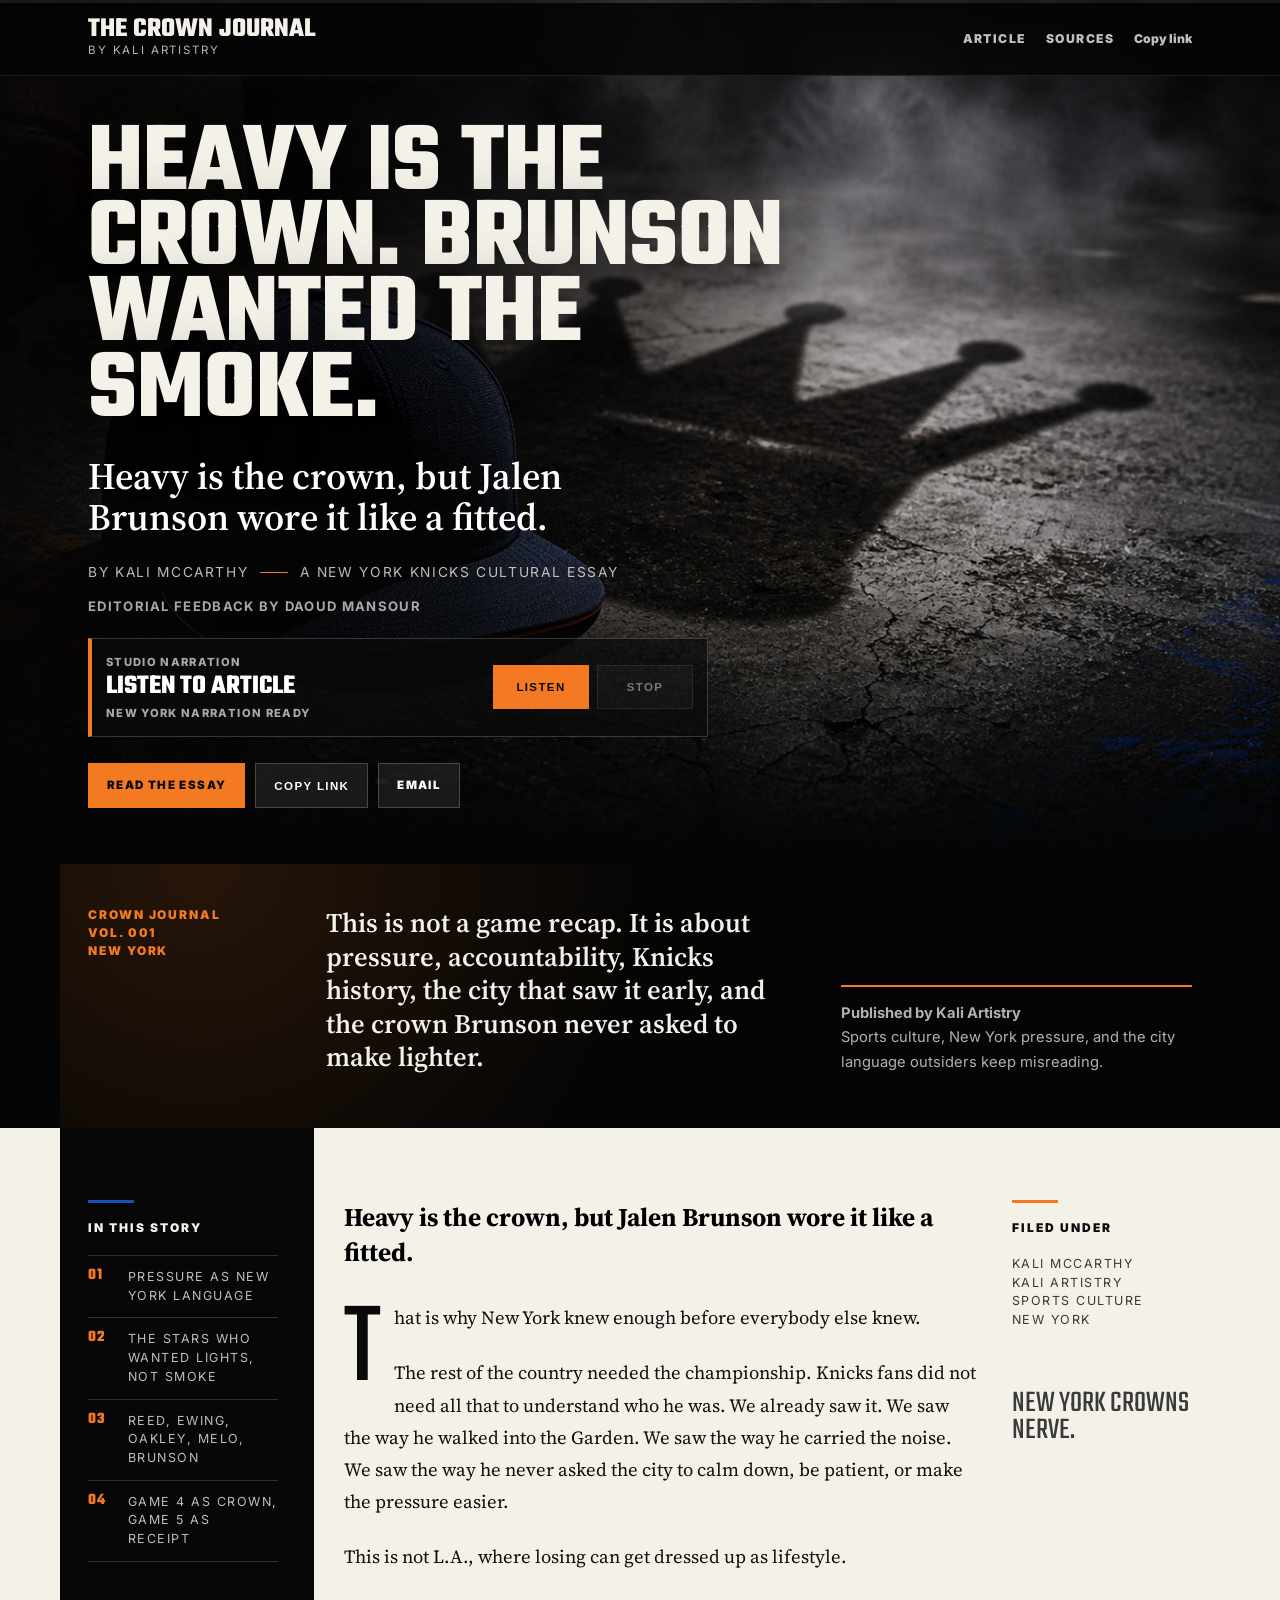
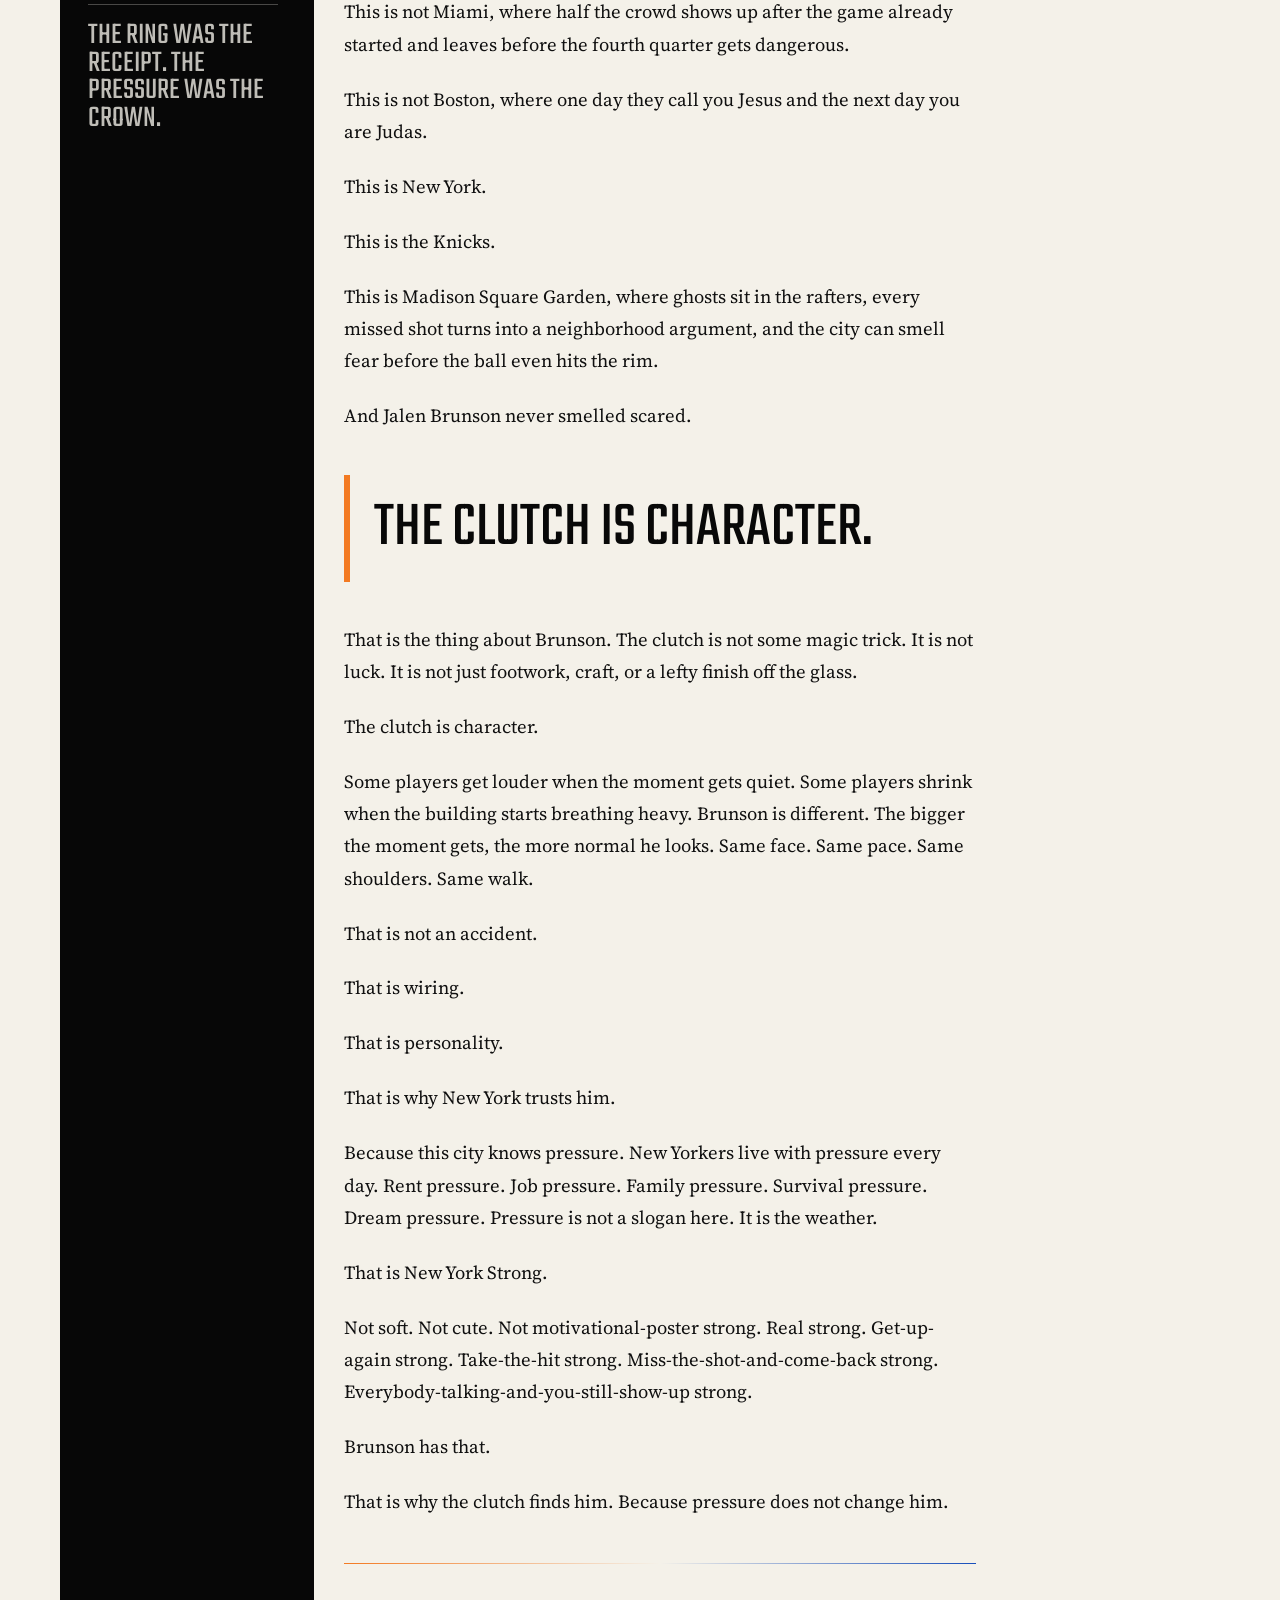
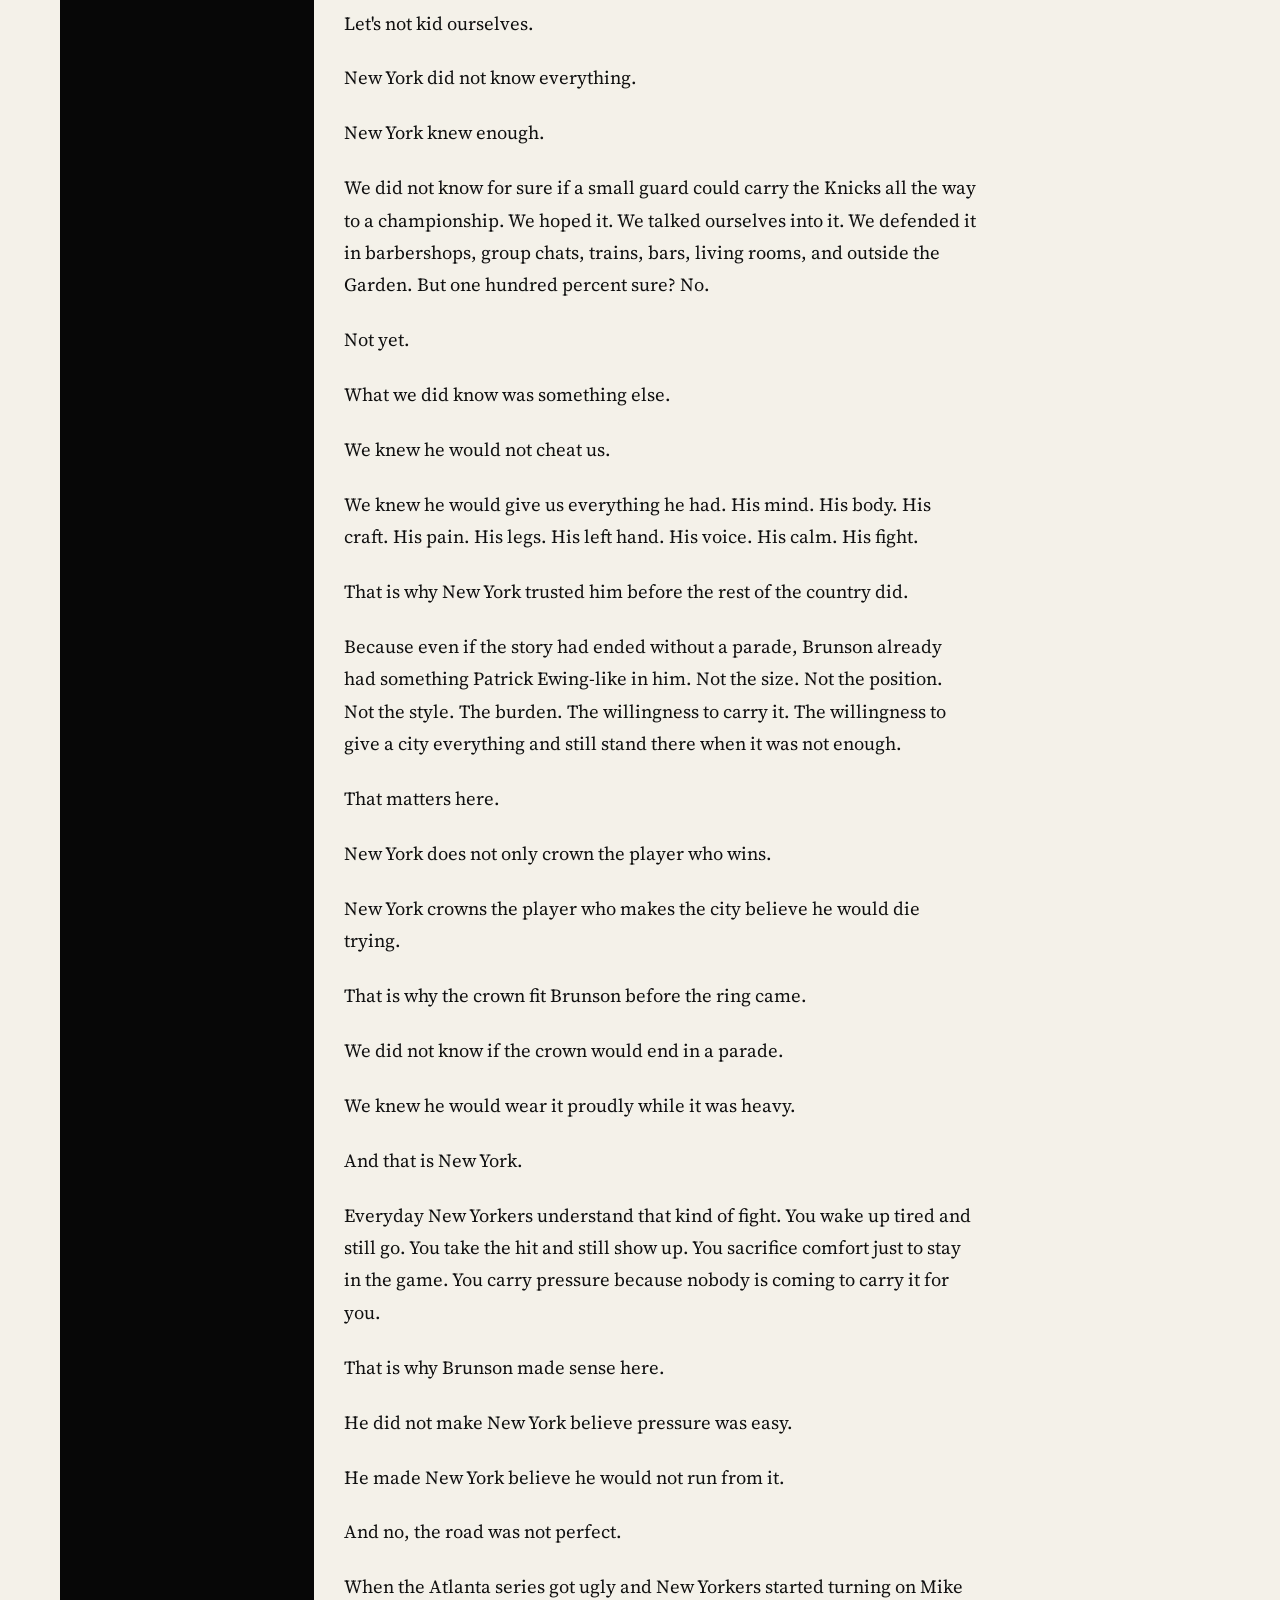
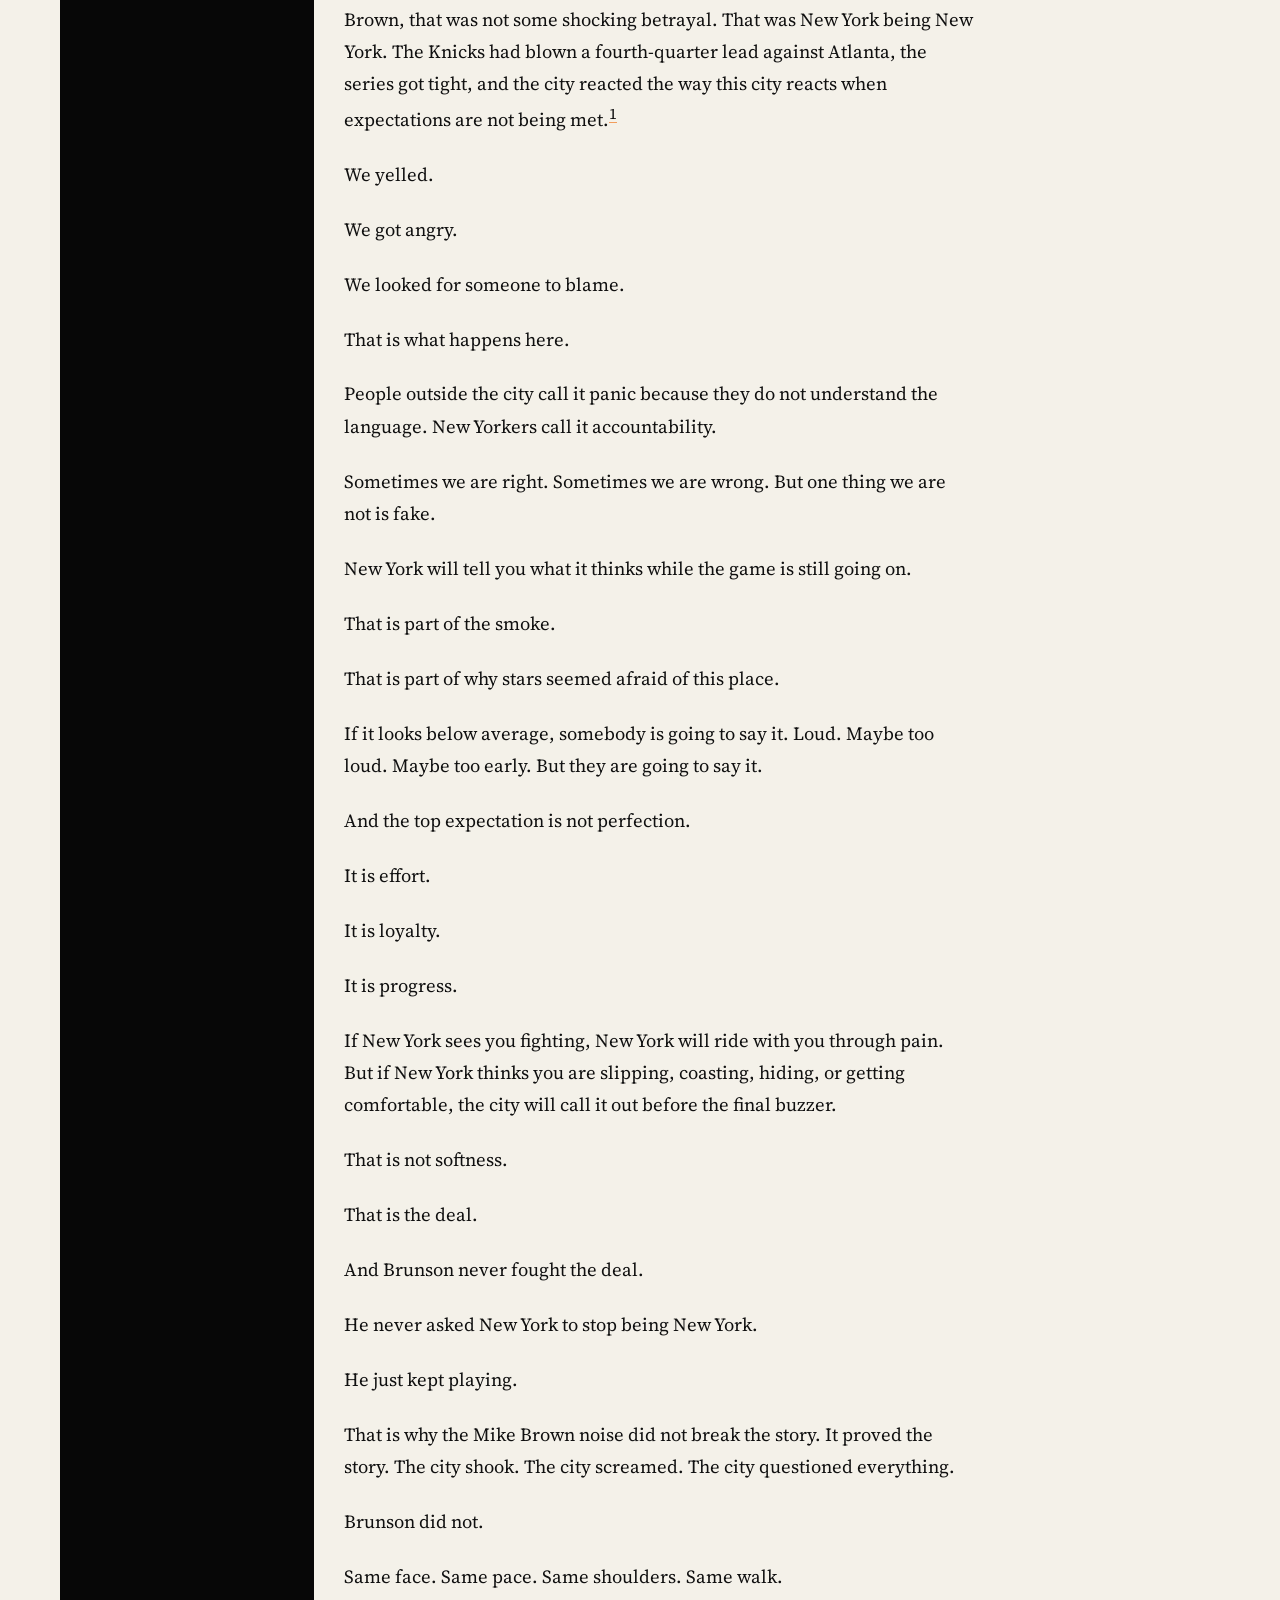
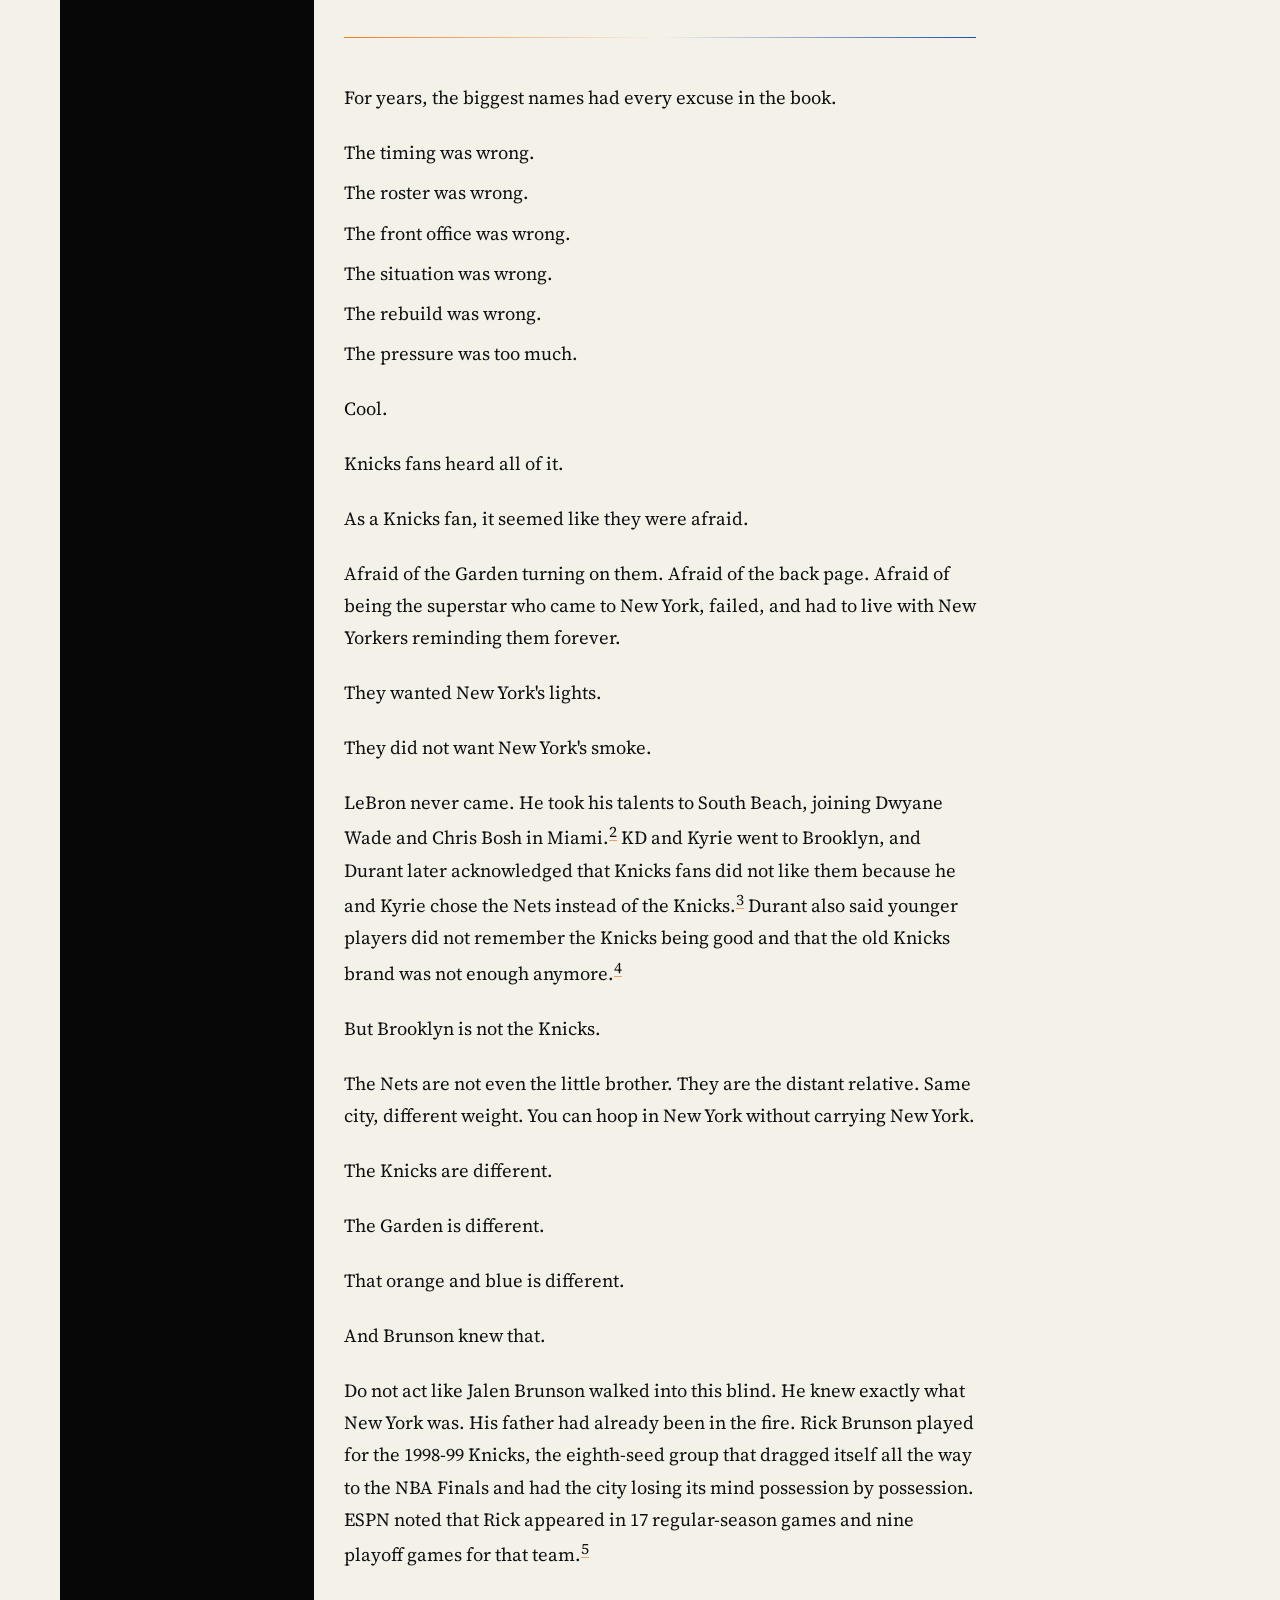
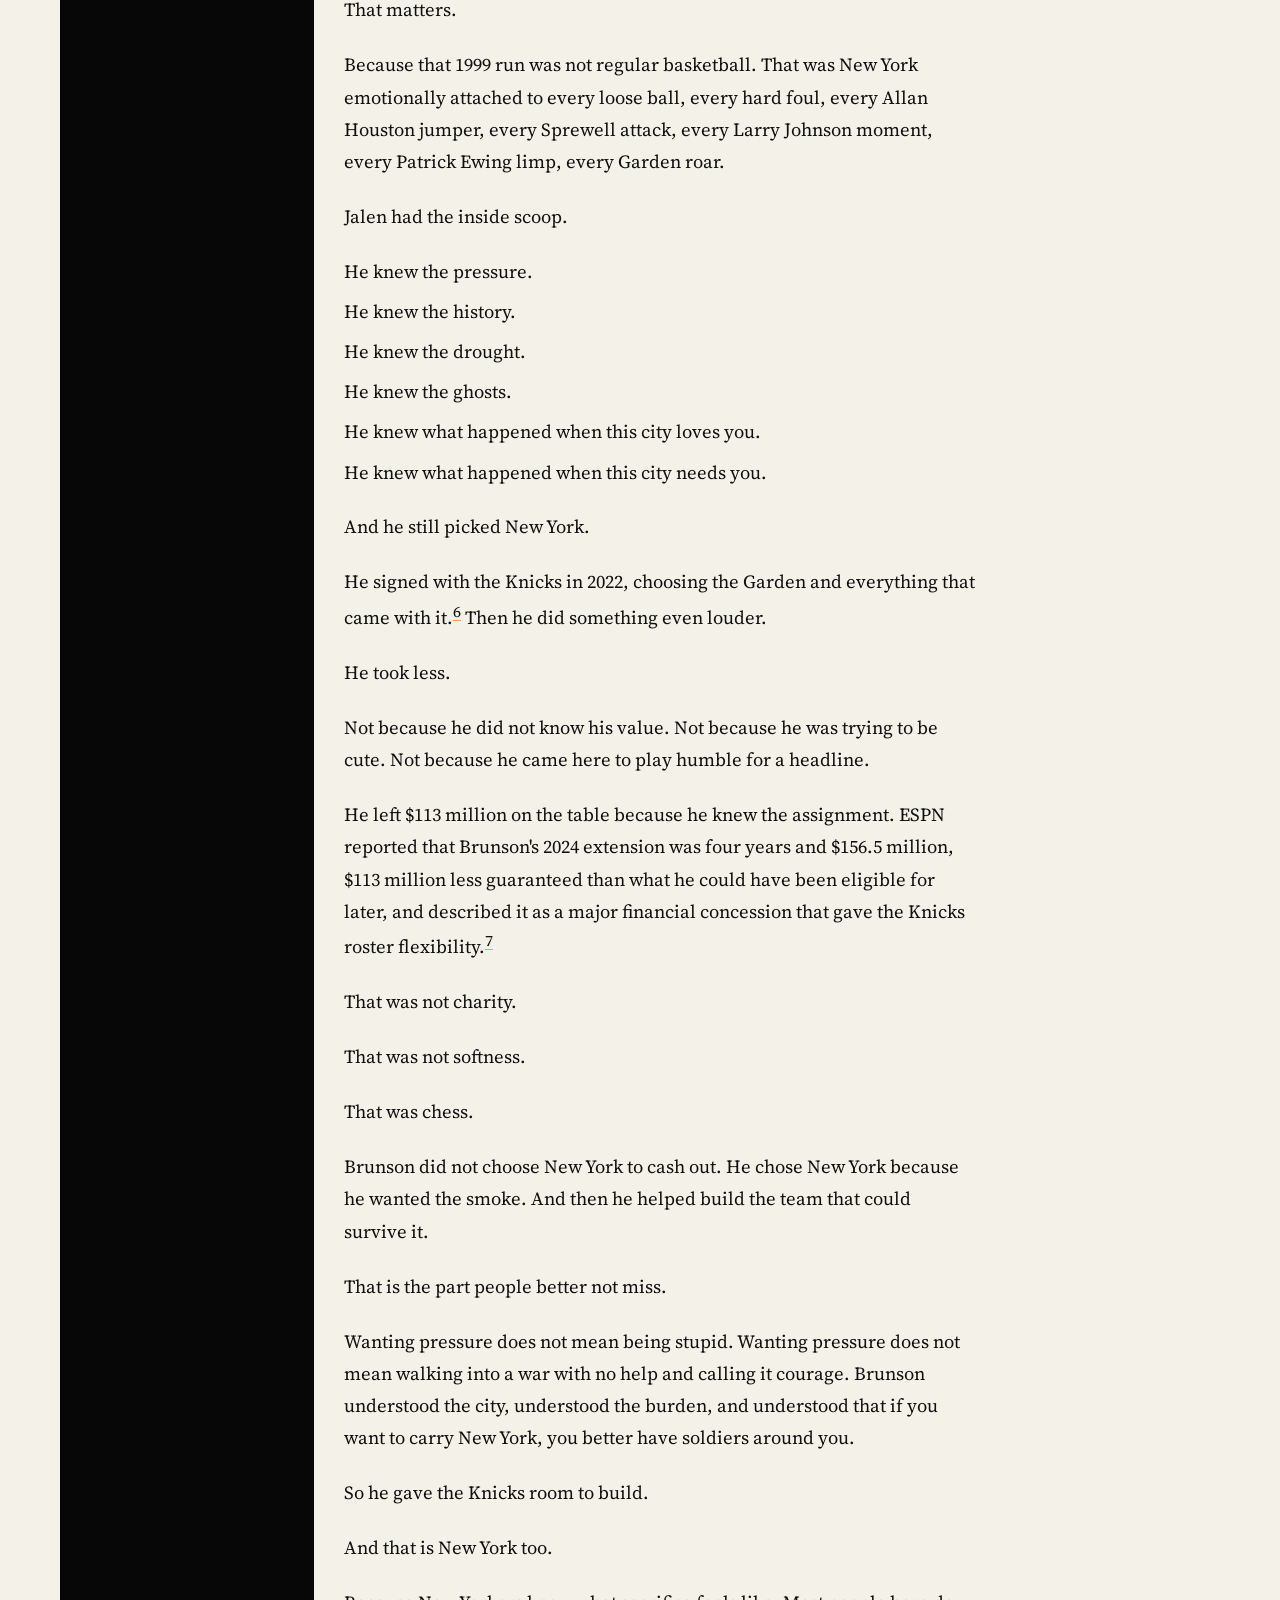
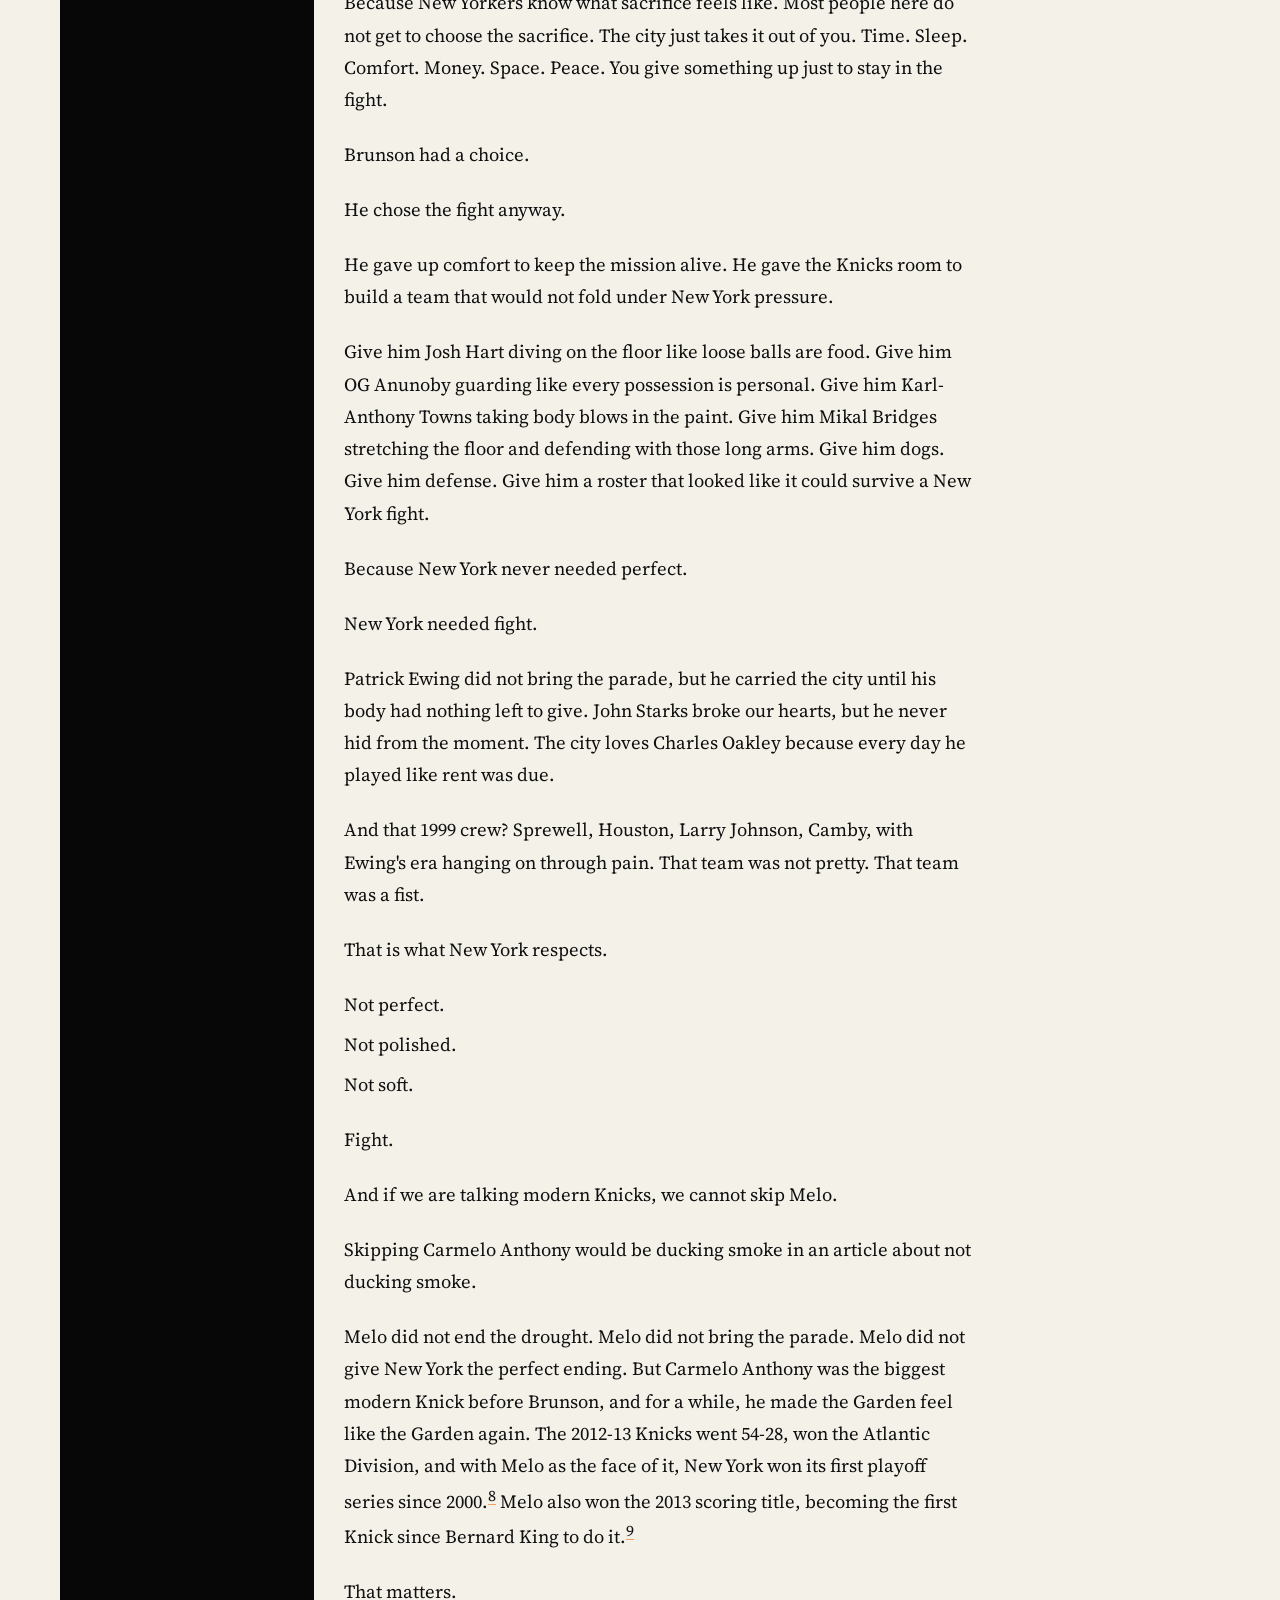
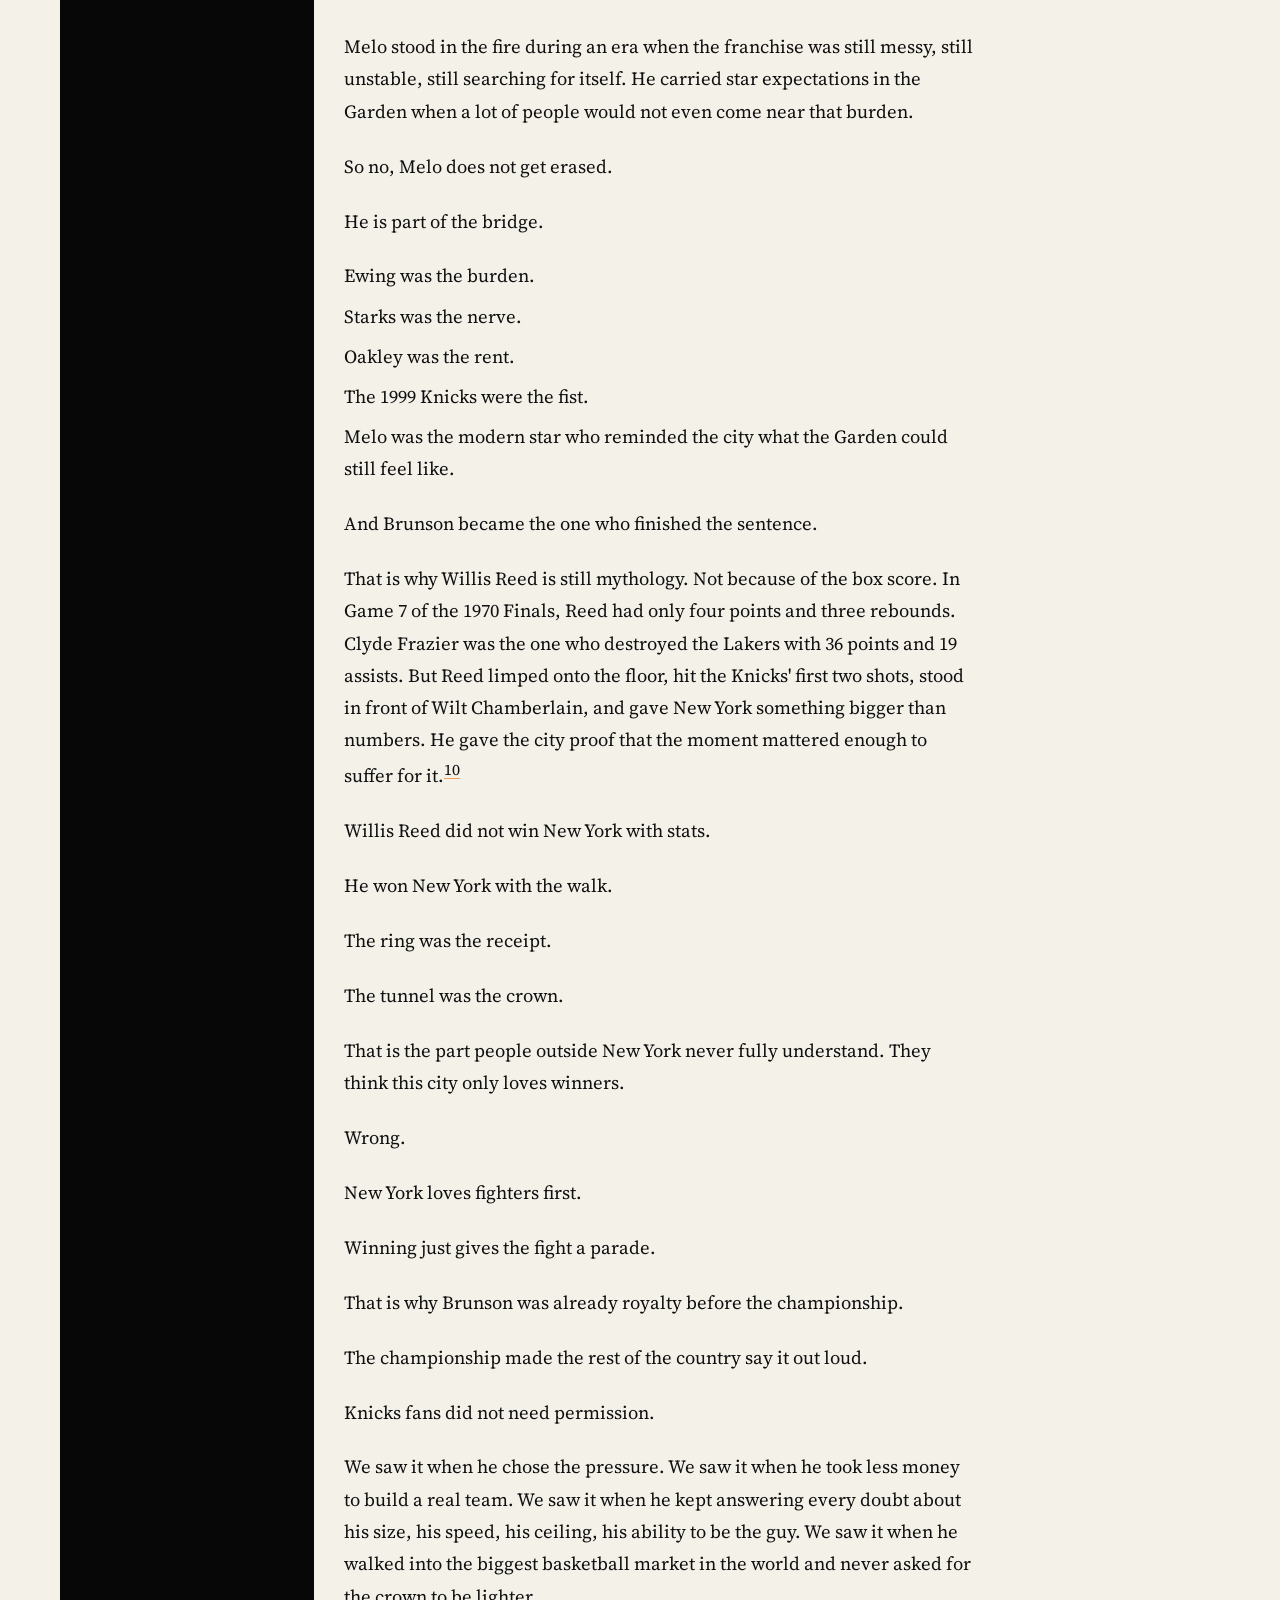
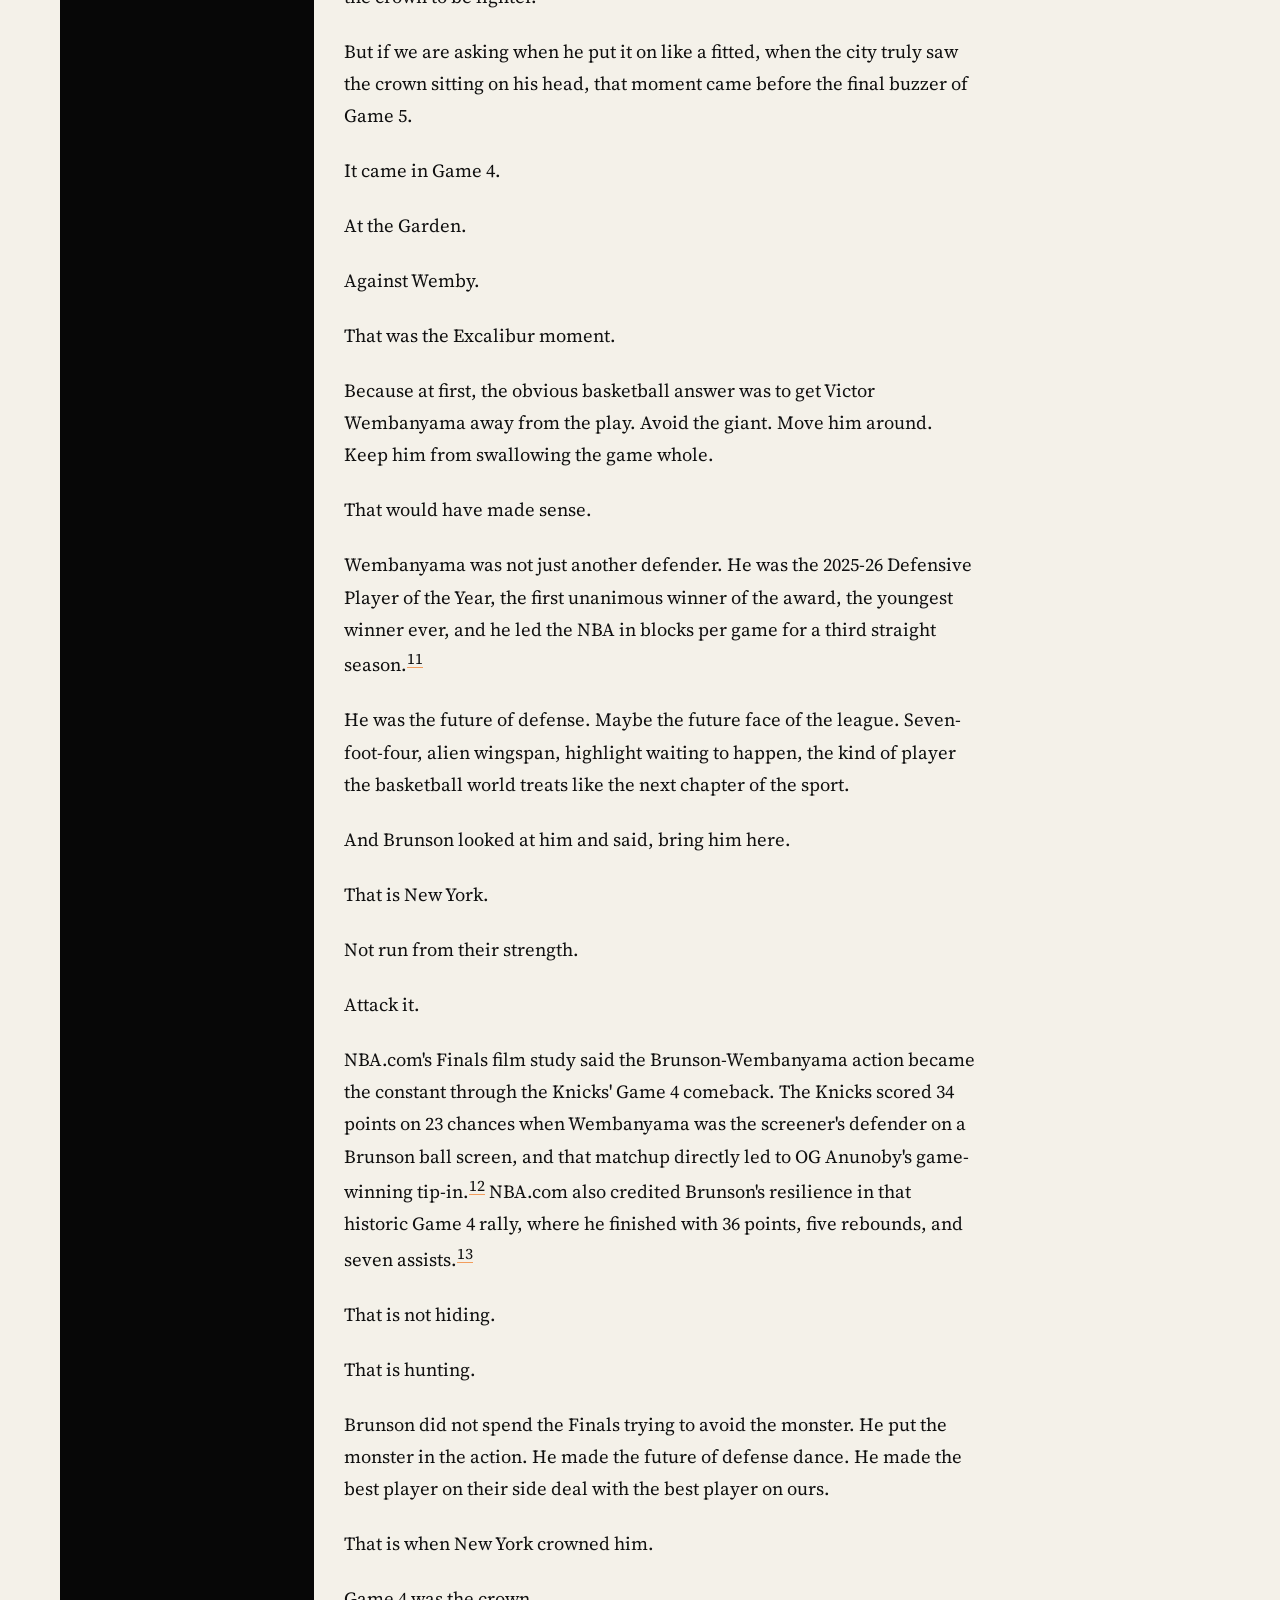
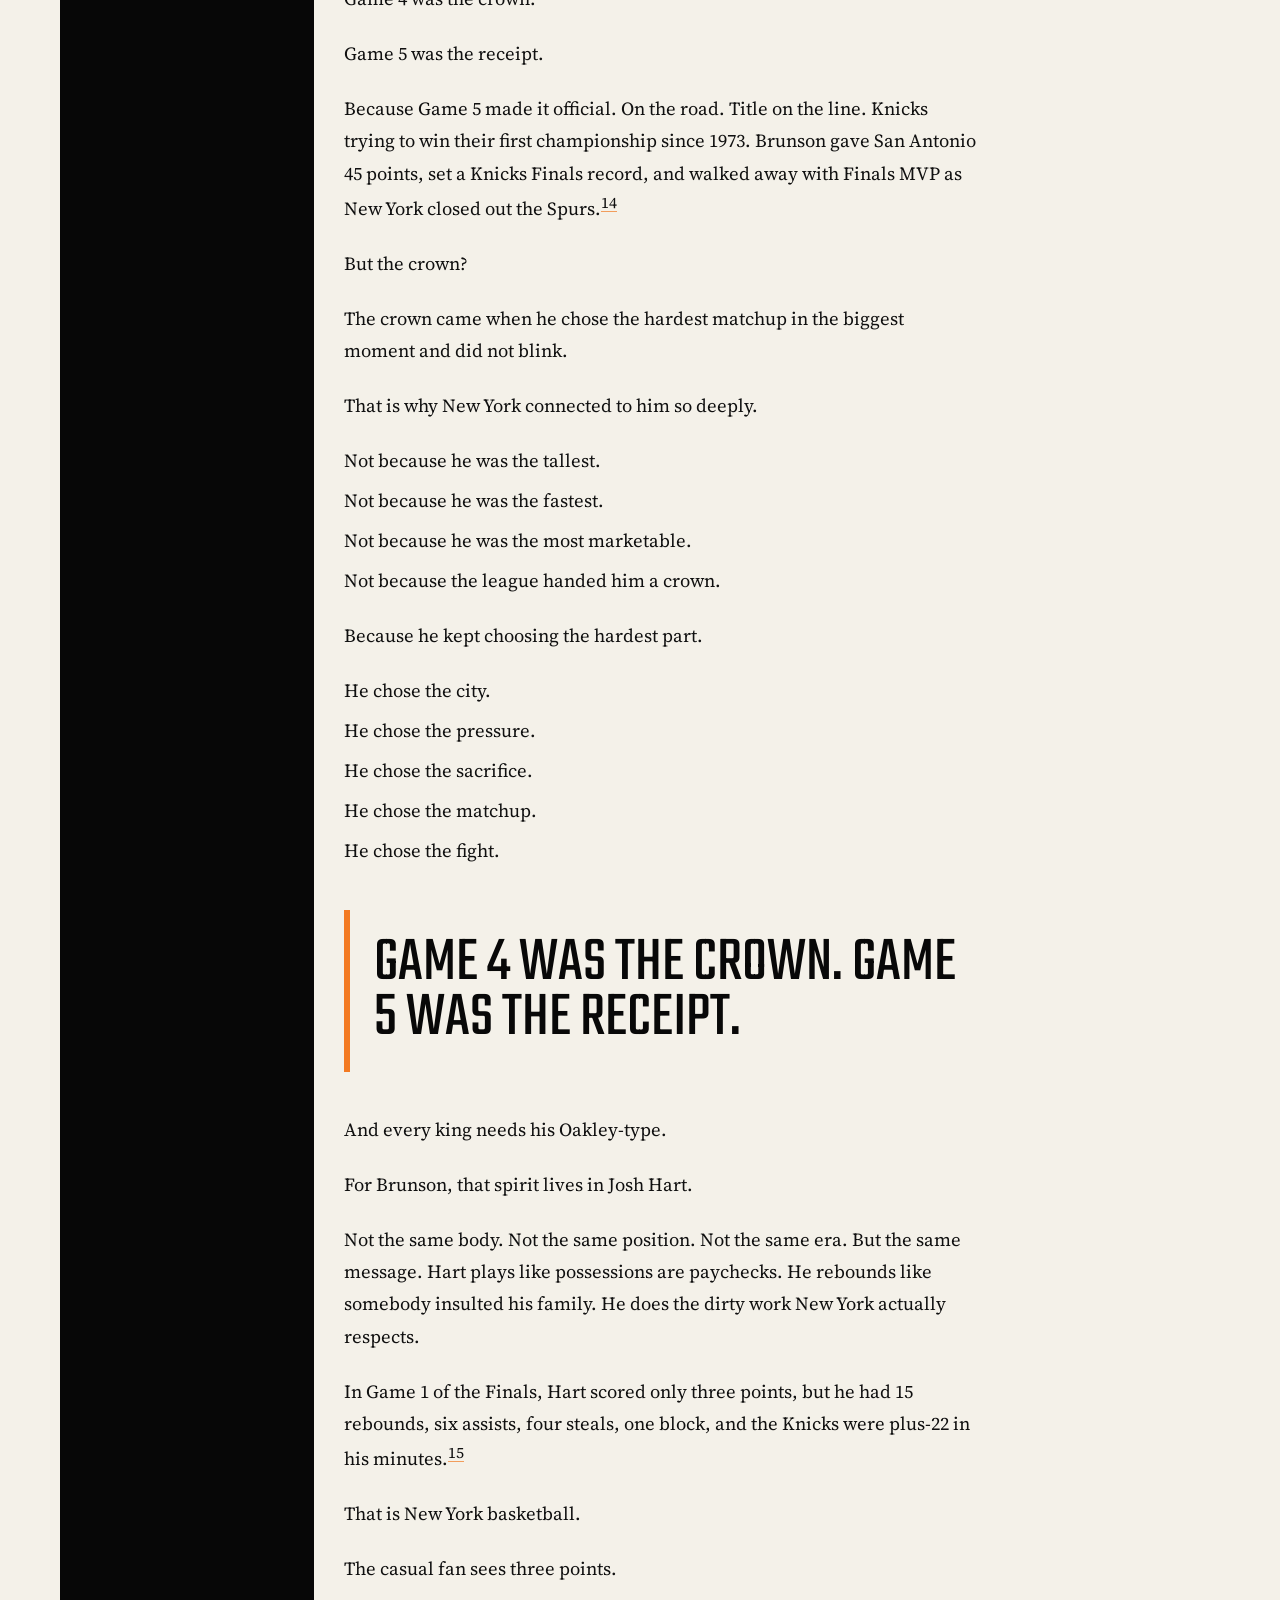
==== heavy-is-the-crown-brunson-wanted-the-smoke/index.html @ 5590ee51 "Publish final article draft and regenerated audio" ====
<!doctype html>
<html lang="en">
  <head>
    <meta charset="utf-8">
    <meta name="viewport" content="width=device-width, initial-scale=1">
    <meta name="robots" content="noindex">
    <title>Heavy Is The Crown. Brunson Wanted The Smoke. | Kali Artistry</title>
    <meta name="description" content="A New York Knicks cultural essay on Jalen Brunson, pressure, accountability, Willis Reed, Patrick Ewing, Melo, Game 4 vs. Wemby, and why the ring was the receipt.">
    <link rel="canonical" href="https://kaliartistry.github.io/crown-journal-secure/heavy-is-the-crown-brunson-wanted-the-smoke/">
    <link rel="preload" as="image" href="../assets/crown-fitted-hero.png">
    <link rel="stylesheet" href="../styles.css">
    <meta property="og:type" content="article">
    <meta property="og:site_name" content="The Crown Journal by Kali Artistry">
    <meta property="og:url" content="https://kaliartistry.github.io/crown-journal-secure/heavy-is-the-crown-brunson-wanted-the-smoke/">
    <meta property="og:title" content="Heavy Is The Crown. Brunson Wanted The Smoke.">
    <meta property="og:description" content="New York did not know everything. New York knew enough. A Knicks essay on Jalen Brunson, pressure, accountability, and the crown he wore like a fitted.">
    <meta property="og:image" content="https://kaliartistry.github.io/crown-journal-secure/assets/crown-fitted-hero.png">
    <meta property="og:image:alt" content="A navy fitted cap on concrete under a heavy crown shadow with smoke and orange-blue light.">
    <meta property="article:published_time" content="2026-06-27T01:00:00-04:00">
    <meta name="twitter:card" content="summary_large_image">
    <meta name="twitter:title" content="Heavy Is The Crown. Brunson Wanted The Smoke.">
    <meta name="twitter:description" content="New York did not know everything. New York knew enough.">
    <meta name="twitter:image" content="https://kaliartistry.github.io/crown-journal-secure/assets/crown-fitted-hero.png">
    <script async src="https://www.googletagmanager.com/gtag/js?id=G-VDK00FP55M"></script>
    <script>
      window.dataLayer = window.dataLayer || [];
      function gtag(){dataLayer.push(arguments);}
      gtag("js", new Date());
      gtag("config", "G-VDK00FP55M", {
        linker: {
          domains: ["www.kaliartistry.com", "journal.kaliartistry.com"]
        }
      });
    </script>
    <script type="application/ld+json">
      {
        "@context": "https://schema.org",
        "@type": "Article",
        "headline": "Heavy Is The Crown. Brunson Wanted The Smoke.",
        "description": "A New York Knicks cultural essay on Jalen Brunson, pressure, accountability, Willis Reed, Patrick Ewing, Melo, Game 4 vs. Wemby, and why the ring was the receipt.",
        "image": "https://kaliartistry.github.io/crown-journal-secure/assets/crown-fitted-hero.png",
        "datePublished": "2026-06-27",
        "dateModified": "2026-06-27",
        "author": {
          "@type": "Person",
          "name": "Kali McCarthy"
        },
        "publisher": {
          "@type": "Organization",
          "name": "Kali Artistry",
          "url": "https://www.kaliartistry.com/"
        },
        "mainEntityOfPage": "https://kaliartistry.github.io/crown-journal-secure/heavy-is-the-crown-brunson-wanted-the-smoke/"
      }
    </script>
  </head>
  <body>
    <div class="reading-progress" aria-hidden="true"><span></span></div>

    <header class="site-header">
      <nav class="nav" aria-label="Primary navigation">
        <a class="brand" href="../">
          <strong>The Crown Journal</strong>
          <span>By Kali Artistry</span>
        </a>
        <div class="nav-links">
          <a href="#article" data-track-nav="article">Article</a>
          <a href="#sources" data-track-nav="sources">Sources</a>
          <button type="button" data-copy-link data-share-method="copy_link">Copy link</button>
        </div>
      </nav>
    </header>

    <main>
      <section class="hero">
        <img class="hero-image" src="../assets/crown-fitted-hero.png" alt="A fitted cap on concrete under a heavy crown shadow, surrounded by smoke and arena light.">
        <div class="hero-inner">
          <div class="hero-copy">
            <h1>Heavy Is The Crown. Brunson Wanted The Smoke.</h1>
            <p class="dek">Heavy is the crown, but Jalen Brunson wore it like a fitted.</p>
            <p class="byline">
              <span>By Kali McCarthy</span>
              <span>A New York Knicks cultural essay</span>
            </p>
            <p class="editorial-credit">Editorial feedback by Daoud Mansour</p>
            <div
              class="listen-panel"
              data-audio-reader
              data-audio-playlist="../assets/audio/crown-journal-brunson-brooklyn-01.mp3, ../assets/audio/crown-journal-brunson-brooklyn-02.mp3, ../assets/audio/crown-journal-brunson-brooklyn-03.mp3, ../assets/audio/crown-journal-brunson-brooklyn-04.mp3, ../assets/audio/crown-journal-brunson-brooklyn-05.mp3, ../assets/audio/crown-journal-brunson-brooklyn-06.mp3"
              aria-label="Listen to article"
            >
              <div class="listen-copy">
                <span>Studio Narration</span>
                <strong>Listen to Article</strong>
                <em data-listen-status aria-live="polite">New York narration ready</em>
              </div>
              <div class="listen-actions">
                <button class="button primary" type="button" data-listen-toggle aria-pressed="false">Listen</button>
                <button class="button" type="button" data-listen-stop disabled>Stop</button>
              </div>
            </div>
            <div class="hero-actions" aria-label="Article actions">
              <a class="button primary" href="#article" data-track-nav="hero_read">Read the essay</a>
              <button class="button" type="button" data-copy-link data-share-method="copy_link">Copy link</button>
              <a class="button" data-share-link data-share-method="email" href="mailto:?subject=Heavy%20Is%20The%20Crown.%20Brunson%20Wanted%20The%20Smoke.&body=https%3A%2F%2Fkaliartistry.github.io%2Fcrown-journal-secure%2Fheavy-is-the-crown-brunson-wanted-the-smoke%2F%3Futm_source%3Downed_article%26utm_medium%3Demail_share%26utm_campaign%3Dcrown_journal_launch">Email</a>
            </div>
          </div>
        </div>
      </section>

      <div class="article-shell">
        <section class="story-intro" aria-label="Article introduction">
          <div class="issue-stamp">
            Crown Journal<br>
            Vol. 001<br>
            New York
          </div>
          <p class="intro-text">This is not a game recap. It is about pressure, accountability, Knicks history, the city that saw it early, and the crown Brunson never asked to make lighter.</p>
          <div class="meta-panel">
            <strong>Published by Kali Artistry</strong><br>
            Sports culture, New York pressure, and the city language outsiders keep misreading.
          </div>
        </section>

        <div class="article-wrap" id="article">
          <aside class="rail" aria-label="Article guide">
            <span class="rail-title">In This Story</span>
            <ol class="story-list">
              <li><b>01</b><span>Pressure as New York language</span></li>
              <li><b>02</b><span>The stars who wanted lights, not smoke</span></li>
              <li><b>03</b><span>Reed, Ewing, Oakley, Melo, Brunson</span></li>
              <li><b>04</b><span>Game 4 as crown, Game 5 as receipt</span></li>
            </ol>
            <div class="rail-quote">The ring was the receipt. The pressure was the crown.</div>
          </aside>

          <article data-listen-article>
            <p><strong>Heavy is the crown, but Jalen Brunson wore it like a fitted.</strong></p>

            <p class="dropcap">That is why New York knew enough before everybody else knew.</p>

            <p>The rest of the country needed the championship. Knicks fans did not need all that to understand who he was. We already saw it. We saw the way he walked into the Garden. We saw the way he carried the noise. We saw the way he never asked the city to calm down, be patient, or make the pressure easier.</p>

            <p>This is not L.A., where losing can get dressed up as lifestyle.</p>

            <p>This is not Miami, where half the crowd shows up after the game already started and leaves before the fourth quarter gets dangerous.</p>

            <p>This is not Boston, where one day they call you Jesus and the next day you are Judas.</p>

            <p>This is New York.</p>

            <p>This is the Knicks.</p>

            <p>This is Madison Square Garden, where ghosts sit in the rafters, every missed shot turns into a neighborhood argument, and the city can smell fear before the ball even hits the rim.</p>

            <p>And Jalen Brunson never smelled scared.</p>

            <div class="pullquote">The clutch is character.</div>

            <p>That is the thing about Brunson. The clutch is not some magic trick. It is not luck. It is not just footwork, craft, or a lefty finish off the glass.</p>

            <p>The clutch is character.</p>

            <p>Some players get louder when the moment gets quiet. Some players shrink when the building starts breathing heavy. Brunson is different. The bigger the moment gets, the more normal he looks. Same face. Same pace. Same shoulders. Same walk.</p>

            <p>That is not an accident.</p>

            <p>That is wiring.</p>

            <p>That is personality.</p>

            <p>That is why New York trusts him.</p>

            <p>Because this city knows pressure. New Yorkers live with pressure every day. Rent pressure. Job pressure. Family pressure. Survival pressure. Dream pressure. Pressure is not a slogan here. It is the weather.</p>

            <p>That is New York Strong.</p>

            <p>Not soft. Not cute. Not motivational-poster strong. Real strong. Get-up-again strong. Take-the-hit strong. Miss-the-shot-and-come-back strong. Everybody-talking-and-you-still-show-up strong.</p>

            <p>Brunson has that.</p>

            <p>That is why the clutch finds him. Because pressure does not change him.</p>

            <div class="section-break" aria-hidden="true"></div>

            <p>Let's not kid ourselves.</p>

            <p>New York did not know everything.</p>

            <p>New York knew enough.</p>

            <p>We did not know for sure if a small guard could carry the Knicks all the way to a championship. We hoped it. We talked ourselves into it. We defended it in barbershops, group chats, trains, bars, living rooms, and outside the Garden. But one hundred percent sure? No.</p>

            <p>Not yet.</p>

            <p>What we did know was something else.</p>

            <p>We knew he would not cheat us.</p>

            <p>We knew he would give us everything he had. His mind. His body. His craft. His pain. His legs. His left hand. His voice. His calm. His fight.</p>

            <p>That is why New York trusted him before the rest of the country did.</p>

            <p>Because even if the story had ended without a parade, Brunson already had something Patrick Ewing-like in him. Not the size. Not the position. Not the style. The burden. The willingness to carry it. The willingness to give a city everything and still stand there when it was not enough.</p>

            <p>That matters here.</p>

            <p>New York does not only crown the player who wins.</p>

            <p>New York crowns the player who makes the city believe he would die trying.</p>

            <p>That is why the crown fit Brunson before the ring came.</p>

            <p>We did not know if the crown would end in a parade.</p>

            <p>We knew he would wear it proudly while it was heavy.</p>

            <p>And that is New York.</p>

            <p>Everyday New Yorkers understand that kind of fight. You wake up tired and still go. You take the hit and still show up. You sacrifice comfort just to stay in the game. You carry pressure because nobody is coming to carry it for you.</p>

            <p>That is why Brunson made sense here.</p>

            <p>He did not make New York believe pressure was easy.</p>

            <p>He made New York believe he would not run from it.</p>

            <p>And no, the road was not perfect.</p>

            <p>When the Atlanta series got ugly and New Yorkers started turning on Mike Brown, that was not some shocking betrayal. That was New York being New York. The Knicks had blown a fourth-quarter lead against Atlanta, the series got tight, and the city reacted the way this city reacts when expectations are not being met.<sup><a href="#source-1">1</a></sup></p>

            <p>We yelled.</p>

            <p>We got angry.</p>

            <p>We looked for someone to blame.</p>

            <p>That is what happens here.</p>

            <p>People outside the city call it panic because they do not understand the language. New Yorkers call it accountability.</p>

            <p>Sometimes we are right. Sometimes we are wrong. But one thing we are not is fake.</p>

            <p>New York will tell you what it thinks while the game is still going on.</p>

            <p>That is part of the smoke.</p>

            <p>That is part of why stars seemed afraid of this place.</p>

            <p>If it looks below average, somebody is going to say it. Loud. Maybe too loud. Maybe too early. But they are going to say it.</p>

            <p>And the top expectation is not perfection.</p>

            <p>It is effort.</p>

            <p>It is loyalty.</p>

            <p>It is progress.</p>

            <p>If New York sees you fighting, New York will ride with you through pain. But if New York thinks you are slipping, coasting, hiding, or getting comfortable, the city will call it out before the final buzzer.</p>

            <p>That is not softness.</p>

            <p>That is the deal.</p>

            <p>And Brunson never fought the deal.</p>

            <p>He never asked New York to stop being New York.</p>

            <p>He just kept playing.</p>

            <p>That is why the Mike Brown noise did not break the story. It proved the story. The city shook. The city screamed. The city questioned everything.</p>

            <p>Brunson did not.</p>

            <p>Same face. Same pace. Same shoulders. Same walk.</p>

            <div class="section-break" aria-hidden="true"></div>

            <p>For years, the biggest names had every excuse in the book.</p>

            <p class="short-line">The timing was wrong.</p>
            <p class="short-line">The roster was wrong.</p>
            <p class="short-line">The front office was wrong.</p>
            <p class="short-line">The situation was wrong.</p>
            <p class="short-line">The rebuild was wrong.</p>
            <p>The pressure was too much.</p>

            <p>Cool.</p>

            <p>Knicks fans heard all of it.</p>

            <p>As a Knicks fan, it seemed like they were afraid.</p>

            <p>Afraid of the Garden turning on them. Afraid of the back page. Afraid of being the superstar who came to New York, failed, and had to live with New Yorkers reminding them forever.</p>

            <p>They wanted New York's lights.</p>

            <p>They did not want New York's smoke.</p>

            <p>LeBron never came. He took his talents to South Beach, joining Dwyane Wade and Chris Bosh in Miami.<sup><a href="#source-2">2</a></sup> KD and Kyrie went to Brooklyn, and Durant later acknowledged that Knicks fans did not like them because he and Kyrie chose the Nets instead of the Knicks.<sup><a href="#source-3">3</a></sup> Durant also said younger players did not remember the Knicks being good and that the old Knicks brand was not enough anymore.<sup><a href="#source-4">4</a></sup></p>

            <p>But Brooklyn is not the Knicks.</p>

            <p>The Nets are not even the little brother. They are the distant relative. Same city, different weight. You can hoop in New York without carrying New York.</p>

            <p>The Knicks are different.</p>

            <p>The Garden is different.</p>

            <p>That orange and blue is different.</p>

            <p>And Brunson knew that.</p>

            <p>Do not act like Jalen Brunson walked into this blind. He knew exactly what New York was. His father had already been in the fire. Rick Brunson played for the 1998-99 Knicks, the eighth-seed group that dragged itself all the way to the NBA Finals and had the city losing its mind possession by possession. ESPN noted that Rick appeared in 17 regular-season games and nine playoff games for that team.<sup><a href="#source-5">5</a></sup></p>

            <p>That matters.</p>

            <p>Because that 1999 run was not regular basketball. That was New York emotionally attached to every loose ball, every hard foul, every Allan Houston jumper, every Sprewell attack, every Larry Johnson moment, every Patrick Ewing limp, every Garden roar.</p>

            <p>Jalen had the inside scoop.</p>

            <p class="short-line">He knew the pressure.</p>
            <p class="short-line">He knew the history.</p>
            <p class="short-line">He knew the drought.</p>
            <p class="short-line">He knew the ghosts.</p>
            <p class="short-line">He knew what happened when this city loves you.</p>
            <p>He knew what happened when this city needs you.</p>

            <p>And he still picked New York.</p>

            <p>He signed with the Knicks in 2022, choosing the Garden and everything that came with it.<sup><a href="#source-6">6</a></sup> Then he did something even louder.</p>

            <p>He took less.</p>

            <p>Not because he did not know his value. Not because he was trying to be cute. Not because he came here to play humble for a headline.</p>

            <p>He left $113 million on the table because he knew the assignment. ESPN reported that Brunson's 2024 extension was four years and $156.5 million, $113 million less guaranteed than what he could have been eligible for later, and described it as a major financial concession that gave the Knicks roster flexibility.<sup><a href="#source-7">7</a></sup></p>

            <p>That was not charity.</p>

            <p>That was not softness.</p>

            <p>That was chess.</p>

            <p>Brunson did not choose New York to cash out. He chose New York because he wanted the smoke. And then he helped build the team that could survive it.</p>

            <p>That is the part people better not miss.</p>

            <p>Wanting pressure does not mean being stupid. Wanting pressure does not mean walking into a war with no help and calling it courage. Brunson understood the city, understood the burden, and understood that if you want to carry New York, you better have soldiers around you.</p>

            <p>So he gave the Knicks room to build.</p>

            <p>And that is New York too.</p>

            <p>Because New Yorkers know what sacrifice feels like. Most people here do not get to choose the sacrifice. The city just takes it out of you. Time. Sleep. Comfort. Money. Space. Peace. You give something up just to stay in the fight.</p>

            <p>Brunson had a choice.</p>

            <p>He chose the fight anyway.</p>

            <p>He gave up comfort to keep the mission alive. He gave the Knicks room to build a team that would not fold under New York pressure.</p>

            <p>Give him Josh Hart diving on the floor like loose balls are food. Give him OG Anunoby guarding like every possession is personal. Give him Karl-Anthony Towns taking body blows in the paint. Give him Mikal Bridges stretching the floor and defending with those long arms. Give him dogs. Give him defense. Give him a roster that looked like it could survive a New York fight.</p>

            <p>Because New York never needed perfect.</p>

            <p>New York needed fight.</p>

            <p>Patrick Ewing did not bring the parade, but he carried the city until his body had nothing left to give. John Starks broke our hearts, but he never hid from the moment. The city loves Charles Oakley because every day he played like rent was due.</p>

            <p>And that 1999 crew? Sprewell, Houston, Larry Johnson, Camby, with Ewing's era hanging on through pain. That team was not pretty. That team was a fist.</p>

            <p>That is what New York respects.</p>

            <p class="short-line">Not perfect.</p>
            <p class="short-line">Not polished.</p>
            <p>Not soft.</p>

            <p>Fight.</p>

            <p>And if we are talking modern Knicks, we cannot skip Melo.</p>

            <p>Skipping Carmelo Anthony would be ducking smoke in an article about not ducking smoke.</p>

            <p>Melo did not end the drought. Melo did not bring the parade. Melo did not give New York the perfect ending. But Carmelo Anthony was the biggest modern Knick before Brunson, and for a while, he made the Garden feel like the Garden again. The 2012-13 Knicks went 54-28, won the Atlantic Division, and with Melo as the face of it, New York won its first playoff series since 2000.<sup><a href="#source-8">8</a></sup> Melo also won the 2013 scoring title, becoming the first Knick since Bernard King to do it.<sup><a href="#source-9">9</a></sup></p>

            <p>That matters.</p>

            <p>Melo stood in the fire during an era when the franchise was still messy, still unstable, still searching for itself. He carried star expectations in the Garden when a lot of people would not even come near that burden.</p>

            <p>So no, Melo does not get erased.</p>

            <p>He is part of the bridge.</p>

            <p class="short-line">Ewing was the burden.</p>
            <p class="short-line">Starks was the nerve.</p>
            <p class="short-line">Oakley was the rent.</p>
            <p class="short-line">The 1999 Knicks were the fist.</p>
            <p>Melo was the modern star who reminded the city what the Garden could still feel like.</p>

            <p>And Brunson became the one who finished the sentence.</p>

            <p>That is why Willis Reed is still mythology. Not because of the box score. In Game 7 of the 1970 Finals, Reed had only four points and three rebounds. Clyde Frazier was the one who destroyed the Lakers with 36 points and 19 assists. But Reed limped onto the floor, hit the Knicks' first two shots, stood in front of Wilt Chamberlain, and gave New York something bigger than numbers. He gave the city proof that the moment mattered enough to suffer for it.<sup><a href="#source-10">10</a></sup></p>

            <p>Willis Reed did not win New York with stats.</p>

            <p>He won New York with the walk.</p>

            <p>The ring was the receipt.</p>

            <p>The tunnel was the crown.</p>

            <p>That is the part people outside New York never fully understand. They think this city only loves winners.</p>

            <p>Wrong.</p>

            <p>New York loves fighters first.</p>

            <p>Winning just gives the fight a parade.</p>

            <p>That is why Brunson was already royalty before the championship.</p>

            <p>The championship made the rest of the country say it out loud.</p>

            <p>Knicks fans did not need permission.</p>

            <p>We saw it when he chose the pressure. We saw it when he took less money to build a real team. We saw it when he kept answering every doubt about his size, his speed, his ceiling, his ability to be the guy. We saw it when he walked into the biggest basketball market in the world and never asked for the crown to be lighter.</p>

            <p>But if we are asking when he put it on like a fitted, when the city truly saw the crown sitting on his head, that moment came before the final buzzer of Game 5.</p>

            <p>It came in Game 4.</p>

            <p>At the Garden.</p>

            <p>Against Wemby.</p>

            <p>That was the Excalibur moment.</p>

            <p>Because at first, the obvious basketball answer was to get Victor Wembanyama away from the play. Avoid the giant. Move him around. Keep him from swallowing the game whole.</p>

            <p>That would have made sense.</p>

            <p>Wembanyama was not just another defender. He was the 2025-26 Defensive Player of the Year, the first unanimous winner of the award, the youngest winner ever, and he led the NBA in blocks per game for a third straight season.<sup><a href="#source-11">11</a></sup></p>

            <p>He was the future of defense. Maybe the future face of the league. Seven-foot-four, alien wingspan, highlight waiting to happen, the kind of player the basketball world treats like the next chapter of the sport.</p>

            <p>And Brunson looked at him and said, bring him here.</p>

            <p>That is New York.</p>

            <p>Not run from their strength.</p>

            <p>Attack it.</p>

            <p>NBA.com's Finals film study said the Brunson-Wembanyama action became the constant through the Knicks' Game 4 comeback. The Knicks scored 34 points on 23 chances when Wembanyama was the screener's defender on a Brunson ball screen, and that matchup directly led to OG Anunoby's game-winning tip-in.<sup><a href="#source-12">12</a></sup> NBA.com also credited Brunson's resilience in that historic Game 4 rally, where he finished with 36 points, five rebounds, and seven assists.<sup><a href="#source-13">13</a></sup></p>

            <p>That is not hiding.</p>

            <p>That is hunting.</p>

            <p>Brunson did not spend the Finals trying to avoid the monster. He put the monster in the action. He made the future of defense dance. He made the best player on their side deal with the best player on ours.</p>

            <p>That is when New York crowned him.</p>

            <p>Game 4 was the crown.</p>

            <p>Game 5 was the receipt.</p>

            <p>Because Game 5 made it official. On the road. Title on the line. Knicks trying to win their first championship since 1973. Brunson gave San Antonio 45 points, set a Knicks Finals record, and walked away with Finals MVP as New York closed out the Spurs.<sup><a href="#source-14">14</a></sup></p>

            <p>But the crown?</p>

            <p>The crown came when he chose the hardest matchup in the biggest moment and did not blink.</p>

            <p>That is why New York connected to him so deeply.</p>

            <p class="short-line">Not because he was the tallest.</p>
            <p class="short-line">Not because he was the fastest.</p>
            <p class="short-line">Not because he was the most marketable.</p>
            <p>Not because the league handed him a crown.</p>

            <p>Because he kept choosing the hardest part.</p>

            <p class="short-line">He chose the city.</p>
            <p class="short-line">He chose the pressure.</p>
            <p class="short-line">He chose the sacrifice.</p>
            <p class="short-line">He chose the matchup.</p>
            <p>He chose the fight.</p>

            <div class="pullquote">Game 4 was the crown. Game 5 was the receipt.</div>

            <p>And every king needs his Oakley-type.</p>

            <p>For Brunson, that spirit lives in Josh Hart.</p>

            <p>Not the same body. Not the same position. Not the same era. But the same message. Hart plays like possessions are paychecks. He rebounds like somebody insulted his family. He does the dirty work New York actually respects.</p>

            <p>In Game 1 of the Finals, Hart scored only three points, but he had 15 rebounds, six assists, four steals, one block, and the Knicks were plus-22 in his minutes.<sup><a href="#source-15">15</a></sup></p>

            <p>That is New York basketball.</p>

            <p>The casual fan sees three points.</p>

            <p>New York sees everything else.</p>

            <p>New York sees the floor burn. The box out. The extra possession. The body in the way. The rebound that feels like a punch. The player who does not need the shine to matter.</p>

            <p>That is why this team hit the city in the chest.</p>

            <p>Brunson was the head. Hart was the dirty work. Bridges was the reach. OG was the blade. Towns was the muscle. Together, they looked like a team built for a city that does not respect soft.</p>

            <p>And when the parade came, it was not just about basketball.</p>

            <p>Do not get it twisted.</p>

            <p>Two million people did not flood Lower Manhattan only to celebrate the Knicks. They came to celebrate New York. They came to celebrate every argument, every joke, every heartbreak, every next year, every train ride home after a loss, every kid in orange and blue who inherited pain from somebody older. Reports described more than two million fans filling Lower Manhattan for the Knicks' championship parade after the franchise's first title since 1973.<sup><a href="#source-16">16</a></sup></p>

            <p>That parade was not just a sports event.</p>

            <p>That was the city exhaling.</p>

            <p>That was New York saying:</p>

            <p>We stayed.</p>

            <p class="short-line">We yelled.</p>
            <p class="short-line">We suffered.</p>
            <p class="short-line">We argued.</p>
            <p class="short-line">We doubted.</p>
            <p class="short-line">We believed.</p>
            <p>We came back.</p>

            <p>No one sticks it out like Knicks fans.</p>

            <p>No one.</p>

            <p>And that is why the rest of the country will never fully understand what Brunson did.</p>

            <p>But here is the truth:</p>

            <p>The championship did not make Jalen Brunson King of New York.</p>

            <p>The championship made everybody else stop arguing.</p>

            <p>New York did not know if he was enough to win it all.</p>

            <p>New York knew he was enough to trust.</p>

            <p>We knew because this city does not crown talent by itself. Talent is everywhere. Talent comes through the Garden all the time. Talent drops 40 and leaves. Talent sells shoes. Talent gets commercials. Talent makes All-Star teams.</p>

            <p>New York crowns nerve.</p>

            <p>New York crowns the guy who does not blink when the lights get nasty.</p>

            <p>New York crowns the guy who does not ask for less pressure.</p>

            <p>New York crowns the guy who hears fifty years of pain, fifty years of jokes, fifty years of almost, fifty years of heartbreak, and still says:</p>

            <p>Run it through me.</p>

            <p>That is Jalen Brunson.</p>

            <p>He did not come here because New York was the biggest market.</p>

            <p>He came here because New York was the biggest challenge.</p>

            <p>And that is why this city claimed him before the banner, before the parade, before the national media caught up, before everybody else started acting like they always knew.</p>

            <p>New York did not know everything.</p>

            <p>New York knew enough.</p>

            <p>Because New York knows its own language.</p>

            <p class="short-line">Pressure.</p>
            <p class="short-line">Fight.</p>
            <p class="short-line">Accountability.</p>
            <p>No fear.</p>

            <p>The ring was the receipt.</p>

            <p>The pressure was the crown.</p>

            <p>Heavy is the crown.</p>

            <p>Brunson wanted the smoke.</p>

            <p>And he wore it like a fitted.</p>

            <div class="pullquote">The ring was the receipt. The pressure was the crown.</div>

            <section class="sources" id="sources" aria-labelledby="sources-title">
              <h2 id="sources-title">Source Notes</h2>
              <ol>
                <li id="source-1">ESPN, "CJ McCollum leads late rally as Hawks stun Knicks, tie series" supports the Atlanta series fourth-quarter lead and Mike Brown accountability context. <a href="https://www.espn.com/nba/story/_/id/48546628/cj-mccollum-leads-late-rally-hawks-stun-knicks-tie-series">Read source</a>.</li>
                <li id="source-2">ESPN, "LeBron James Joining Dwyane Wade, Chris Bosh on Miami Heat" supports LeBron choosing Miami instead of New York in 2010. <a href="https://www.espn.com/nba/news/story?id=5365165">Read source</a>.</li>
                <li id="source-3">ESPN, "Brooklyn Nets' Kevin Durant, Kyrie Irving eager for rivalry with New York Knicks to flourish" supports Durant acknowledging Knicks fans' reaction to KD and Kyrie choosing the Nets. <a href="https://www.espn.com/nba/story/_/id/33687515/brooklyn-nets-kevin-durant-kyrie-irving-eager-rivalry-new-york-knicks-flourish">Read source</a>.</li>
                <li id="source-4">ESPN, "Kevin Durant says Knicks rely on success, not cool to younger players" supports Durant's comments about younger players and the old Knicks brand. <a href="https://www.espn.com/nba/story/_/id/27799104/kevin-durant-says-knicks-rely-success-not-cool-younger-players">Read source</a>.</li>
                <li id="source-5">ESPN, "Knicks-Spurs NBA Finals matchup prompts trip back to 1999" supports Rick Brunson's 1998-99 Knicks role and appearances. <a href="https://www.espn.com/nba/story/_/id/48876214/new-york-knicks-nba-finals-1999-revisiting-sports-pop-culture-world">Read source</a>.</li>
                <li id="source-6">NBA.com, "Knicks sign Jalen Brunson to 4-year, $104 million deal" supports Brunson signing with New York in 2022. <a href="https://www.nba.com/news/jalen-brunson-2022-nba-free-agency">Read source</a>.</li>
                <li id="source-7">ESPN, "Knicks' Jalen Brunson accepts $156.5M, $113M less than '25 deal" supports the $113 million less guaranteed and roster-flexibility angle. <a href="https://www.espn.com/nba/story/_/id/40547744/knicks-jalen-brunson-accepts-1565m-113m-less-25-deal">Read source</a>.</li>
                <li id="source-8">Basketball Reference, "2012-13 New York Knicks Roster and Stats" supports the Knicks' 54-28 record, Atlantic Division title, and playoff-series result. <a href="https://www.basketball-reference.com/teams/NYK/2013.html">Read source</a>.</li>
                <li id="source-9">NBC New York, "Carmelo Anthony wins NBA scoring title" supports Melo becoming the first Knick since Bernard King to win the scoring title. <a href="https://www.nbcnewyork.com/news/sports/carmelo-anthony-knicks-nba-scoring-title-playoffs/2078601/">Read source</a>.</li>
                <li id="source-10">NBA.com, "Hobbled Willis Reed inspires Knicks' victory in Game 7" supports Reed's Game 7 return, four points, three rebounds, Frazier's 36 points and 19 assists, and the Chamberlain context. <a href="https://www.nba.com/news/history-finals-moments-hobbled-willis-reed-inspires-knicks-victory-in-game-7">Read source</a>.</li>
                <li id="source-11">NBA Communications, "Victor Wembanyama named 2025-26 Kia NBA Defensive Player of the Year" supports Wembanyama's DPOY, unanimous selection, youngest winner, and blocks-per-game lead. <a href="https://pr.nba.com/victor-wembanyama-2025-26-kia-nba-defensive-player-of-the-year/">Read source</a>.</li>
                <li id="source-12">NBA.com, "Finals Film Study: Jalen Brunson vs. Victor Wembanyama matchup fuels Knicks' rally" supports the Game 4 Brunson-Wembanyama action, 34 points on 23 chances, and the OG Anunoby game-winning tip. <a href="https://www.nba.com/news/finals-film-study-jalen-brunson-victor-wembanyama-game-4">Read source</a>.</li>
                <li id="source-13">NBA.com, "Jalen Brunson's Game 4 performance" supports Brunson's 36-point, five-rebound, seven-assist Game 4 rally. <a href="https://www.nba.com/news/jalen-brunson-knicks-game-4-performance-nba-finals">Read source</a>.</li>
                <li id="source-14">NBA.com, "Jalen Brunson delivers in the 4th to carry Knicks to NBA championship" supports Knicks winning first title since 1973, Game 5 vs. Spurs, Brunson's 45 points, Knicks Finals record, and Finals MVP. <a href="https://www.nba.com/news/4-takeaways-knicks-spurs-game-5">Read source</a>.</li>
                <li id="source-15">NBA.com, "Josh Hart's contributions during these NBA Finals go beyond the box score" supports Hart's Game 1 stat line and plus-minus impact. <a href="https://www.nba.com/news/josh-harts-contributions-during-these-nba-finals-go-beyond-the-box-score">Read source</a>.</li>
                <li id="source-16">New York Post, "Sights, sounds and feelings of being at 2026 Knicks parade" supports the more-than-two-million-fans parade context. <a href="https://nypost.com/2026/06/19/sports/sights-sounds-and-feelings-of-being-at-2026-knicks-parade/">Read source</a>.</li>
              </ol>
            </section>

            <section class="cta-band" aria-labelledby="share-title">
              <h2 id="share-title">Share The Essay</h2>
              <p>If this connects, send it to a Knicks fan, a New York writer, a sports desk, or somebody who understands what it means when the city finally exhales.</p>
              <div class="share-row" aria-label="Share links">
                <button class="button primary" type="button" data-copy-link data-share-method="copy_link">Copy link</button>
                <a class="button" data-share-link data-share-method="email" href="mailto:?subject=Heavy%20Is%20The%20Crown.%20Brunson%20Wanted%20The%20Smoke.&body=https%3A%2F%2Fjournal.kaliartistry.com%2Fheavy-is-the-crown-brunson-wanted-the-smoke%2F%3Futm_source%3Downed_article%26utm_medium%3Demail_share%26utm_campaign%3Dcrown_journal_launch">Email</a>
                <a class="button" data-share-link data-share-method="linkedin" href="https://www.linkedin.com/sharing/share-offsite/?url=https%3A%2F%2Fjournal.kaliartistry.com%2Fheavy-is-the-crown-brunson-wanted-the-smoke%2F%3Futm_source%3Downed_article%26utm_medium%3Dlinkedin_share%26utm_campaign%3Dcrown_journal_launch" rel="noopener">LinkedIn</a>
                <a class="button" data-share-link data-share-method="facebook" href="https://www.facebook.com/sharer/sharer.php?u=https%3A%2F%2Fjournal.kaliartistry.com%2Fheavy-is-the-crown-brunson-wanted-the-smoke%2F%3Futm_source%3Downed_article%26utm_medium%3Dfacebook_share%26utm_campaign%3Dcrown_journal_launch" rel="noopener">Facebook</a>
              </div>
            </section>
          </article>

          <aside class="rail right-rail" aria-label="Article publisher and share tools">
            <span class="rail-title">Filed Under</span>
            Kali McCarthy<br>
            Kali Artistry<br>
            Sports Culture<br>
            New York
            <div class="rail-quote">New York crowns nerve.</div>
          </aside>
        </div>
      </div>
    </main>

    <footer class="site-footer">
      <div class="footer-inner">
        <span>The Crown Journal by Kali Artistry</span>
        <span><a href="https://www.kaliartistry.com/" data-track-outbound="kali_artistry_home">Kali Artistry</a> / <a href="https://www.kaliartistry.com/contact.html" data-track-outbound="kali_artistry_contact">Contact</a></span>
      </div>
    </footer>

    <script src="../scripts.js"></script>
  </body>
</html>
---- styles.css ----
@import url("https://fonts.googleapis.com/css2?family=Inter:wght@400;600;800;900&family=Source+Serif+4:opsz,wght@8..60,400;8..60,600;8..60,700;8..60,800&family=Teko:wght@500;600;700&display=swap");

:root {
  --black: #050505;
  --ink: #101010;
  --paper: #f4f1e9;
  --white: #ffffff;
  --muted: #b9b5ac;
  --line: rgba(255, 255, 255, 0.16);
  --orange: #f37a22;
  --blue: #174fbb;
  --steel: #2a2d32;
  --max: 1160px;
  --article: 770px;
  --display: "Teko", Impact, Haettenschweiler, "Arial Narrow Bold", sans-serif;
  --body: "Source Serif 4", Georgia, "Times New Roman", serif;
  --ui: Inter, ui-sans-serif, system-ui, -apple-system, BlinkMacSystemFont, "Segoe UI", sans-serif;
}

* {
  box-sizing: border-box;
}

html {
  scroll-behavior: smooth;
}

body {
  margin: 0;
  background: var(--black);
  color: var(--paper);
  font-family: var(--ui);
  line-height: 1.65;
  text-rendering: optimizeLegibility;
}

a {
  color: inherit;
  text-decoration-color: rgba(243, 122, 34, 0.7);
  text-underline-offset: 0.18em;
}

a:hover {
  color: var(--orange);
}

.reading-progress {
  position: fixed;
  inset: 0 0 auto;
  z-index: 20;
  height: 3px;
  background: rgba(255, 255, 255, 0.08);
}

.reading-progress span {
  display: block;
  width: 0;
  height: 100%;
  background: linear-gradient(90deg, var(--orange), var(--blue));
}

.site-header {
  position: fixed;
  z-index: 15;
  inset: 3px 0 auto;
  backdrop-filter: blur(18px);
  background: rgba(5, 5, 5, 0.84);
  border-bottom: 1px solid rgba(255, 255, 255, 0.1);
}

.nav {
  max-width: var(--max);
  margin: 0 auto;
  min-height: 72px;
  padding: 0 28px;
  display: flex;
  align-items: center;
  justify-content: space-between;
  gap: 22px;
}

.brand {
  display: grid;
  gap: 0;
  text-decoration: none;
}

.brand strong {
  font-family: var(--display);
  letter-spacing: 0;
  font-size: 1.72rem;
  line-height: 0.85;
  text-transform: uppercase;
}

.brand span {
  color: var(--muted);
  font-size: 0.72rem;
  text-transform: uppercase;
  letter-spacing: 0.16em;
}

.nav-links {
  display: flex;
  align-items: center;
  gap: 20px;
  color: rgba(247, 244, 238, 0.78);
  font-size: 0.76rem;
  font-weight: 900;
  text-transform: uppercase;
  letter-spacing: 0.12em;
}

.nav-links a,
.nav-links button {
  border: 0;
  padding: 0;
  background: transparent;
  color: inherit;
  font: inherit;
  cursor: pointer;
  text-decoration: none;
}

.hero {
  position: relative;
  min-height: 96vh;
  display: grid;
  align-items: end;
  overflow: hidden;
  background: #050505;
}

.hero::before {
  content: "";
  position: absolute;
  inset: 0;
  background-image:
    linear-gradient(90deg, rgba(5, 5, 5, 0.94) 0%, rgba(5, 5, 5, 0.72) 37%, rgba(5, 5, 5, 0.12) 70%),
    linear-gradient(0deg, #050505 0%, rgba(5, 5, 5, 0) 36%);
  z-index: 1;
  pointer-events: none;
}

.hero-image {
  position: absolute;
  inset: 0;
  width: 100%;
  height: 100%;
  object-fit: cover;
  object-position: center;
}

.hero-inner {
  position: relative;
  z-index: 2;
  width: min(100%, var(--max));
  margin: 0 auto;
  padding: 118px 28px 56px;
}

.hero-copy {
  width: min(760px, 100%);
}

h1 {
  margin: 0;
  font-family: var(--display);
  font-size: clamp(4.6rem, 7.8vw, 8.8rem);
  line-height: 0.76;
  letter-spacing: 0;
  text-transform: uppercase;
  max-width: 980px;
  text-shadow: 0 20px 60px rgba(0, 0, 0, 0.55);
}

.dek {
  max-width: 560px;
  margin: 26px 0 0;
  color: var(--white);
  font-family: var(--body);
  font-size: clamp(1.3rem, 3vw, 2.35rem);
  line-height: 1.08;
  font-weight: 600;
}

.byline {
  margin: 24px 0 0;
  display: flex;
  flex-wrap: wrap;
  align-items: center;
  gap: 12px;
  color: rgba(247, 244, 238, 0.76);
  font-size: 0.86rem;
  text-transform: uppercase;
  letter-spacing: 0.12em;
}

.byline span {
  display: inline-flex;
  align-items: center;
  gap: 12px;
}

.byline span + span::before {
  content: "";
  width: 28px;
  height: 1px;
  background: var(--orange);
}

.editorial-credit {
  margin: 12px 0 0;
  color: rgba(247, 244, 238, 0.68);
  font-size: 0.82rem;
  font-weight: 700;
  letter-spacing: 0.1em;
  text-transform: uppercase;
}

.listen-panel {
  width: min(100%, 620px);
  margin: 20px 0 0;
  padding: 14px;
  display: flex;
  align-items: center;
  justify-content: space-between;
  gap: 16px;
  border: 1px solid rgba(247, 244, 238, 0.2);
  border-left: 4px solid var(--orange);
  background: rgba(10, 10, 10, 0.72);
  box-shadow: 0 18px 45px rgba(0, 0, 0, 0.22);
}

.listen-copy {
  display: grid;
  gap: 4px;
}

.listen-copy span,
.listen-copy em {
  color: rgba(247, 244, 238, 0.68);
  font-size: 0.7rem;
  font-style: normal;
  font-weight: 800;
  letter-spacing: 0.12em;
  text-transform: uppercase;
}

.listen-copy strong {
  color: var(--white);
  font-family: var(--display);
  font-size: 1.7rem;
  font-weight: 700;
  letter-spacing: 0;
  line-height: 0.9;
  text-transform: uppercase;
}

.listen-actions {
  display: flex;
  flex-wrap: wrap;
  justify-content: flex-end;
  gap: 8px;
}

.listen-actions .button {
  min-width: 96px;
}

.listen-actions .button:disabled {
  cursor: not-allowed;
  opacity: 0.44;
}

.hero-actions,
.share-row {
  margin-top: 26px;
  display: flex;
  flex-wrap: wrap;
  gap: 10px;
}

.button {
  display: inline-flex;
  align-items: center;
  justify-content: center;
  min-height: 44px;
  padding: 12px 18px;
  border: 1px solid rgba(255, 255, 255, 0.2);
  background: rgba(255, 255, 255, 0.08);
  color: var(--white);
  text-decoration: none;
  font-size: 0.72rem;
  font-weight: 900;
  letter-spacing: 0.12em;
  text-transform: uppercase;
  cursor: pointer;
}

.button.primary {
  border-color: var(--orange);
  background: var(--orange);
  color: #0a0a0a;
}

.article-shell {
  background: var(--paper);
}

.story-intro {
  width: min(100%, var(--max));
  margin: 0 auto;
  padding: 42px 28px 54px;
  display: grid;
  grid-template-columns: 190px minmax(0, 1fr) minmax(220px, 0.75fr);
  gap: 48px;
  color: var(--paper);
  background:
    radial-gradient(circle at 12% 0%, rgba(243, 122, 34, 0.14), transparent 28rem),
    #050505;
  box-shadow: 0 0 0 100vmax #050505;
  clip-path: inset(0 -100vmax);
}

.issue-stamp {
  color: var(--orange);
  font-size: 0.75rem;
  font-weight: 900;
  line-height: 1.5;
  text-transform: uppercase;
  letter-spacing: 0.16em;
}

.intro-text {
  margin: 0;
  font-family: var(--body);
  font-size: clamp(1.34rem, 2.1vw, 1.95rem);
  line-height: 1.25;
  font-weight: 600;
}

.meta-panel {
  align-self: end;
  padding-top: 14px;
  border-top: 2px solid var(--orange);
  color: rgba(247, 244, 238, 0.72);
  font-size: 0.92rem;
}

.article-wrap {
  max-width: var(--max);
  margin: 0 auto;
  padding: 72px 28px 96px;
  display: grid;
  grid-template-columns: 190px minmax(0, var(--article)) minmax(180px, 0.7fr);
  gap: 36px;
  color: var(--ink);
  background: linear-gradient(90deg, #070707 0, #070707 254px, var(--paper) 254px, var(--paper) 100%);
  scroll-margin-top: 94px;
}

.rail {
  position: sticky;
  top: 110px;
  align-self: start;
  color: rgba(244, 241, 233, 0.78);
  font-size: 0.78rem;
  line-height: 1.5;
  text-transform: uppercase;
  letter-spacing: 0.12em;
}

.rail::before {
  content: "";
  display: block;
  width: 46px;
  height: 3px;
  margin-bottom: 16px;
  background: var(--blue);
}

.rail-title {
  display: block;
  margin: 0 0 18px;
  color: var(--paper);
  font-size: 0.75rem;
  font-weight: 900;
  letter-spacing: 0.17em;
}

.story-list {
  display: grid;
  gap: 0;
  margin: 0 0 42px;
  padding: 0;
  list-style: none;
}

.story-list li {
  display: grid;
  grid-template-columns: 30px 1fr;
  gap: 10px;
  padding: 12px 0;
  border-top: 1px solid rgba(244, 241, 233, 0.18);
}

.story-list li:last-child {
  border-bottom: 1px solid rgba(244, 241, 233, 0.18);
}

.story-list b {
  color: var(--orange);
  font-family: var(--display);
  font-size: 1rem;
  line-height: 1;
}

.rail-quote {
  margin-top: 42px;
  padding-top: 18px;
  border-top: 1px solid rgba(244, 241, 233, 0.28);
  font-family: var(--display);
  font-size: clamp(1.7rem, 2.4vw, 2.25rem);
  line-height: 0.9;
  letter-spacing: 0;
}

.right-rail {
  color: #3a3a3a;
}

.right-rail::before {
  background: var(--orange);
}

.right-rail .rail-title {
  color: #0d0d0d;
}

article {
  min-width: 0;
  padding-left: 30px;
}

article p {
  margin: 0 0 1.22em;
  font-family: var(--body);
  font-size: clamp(1.08rem, 1.45vw, 1.22rem);
  line-height: 1.74;
}

article > p:first-child {
  margin-bottom: 1.3em;
  font-size: clamp(1.25rem, 2vw, 1.72rem);
  line-height: 1.35;
  font-weight: 700;
}

.dropcap::first-letter {
  float: left;
  margin: 0.06em 0.11em 0 0;
  font-family: var(--display);
  font-size: 7.4rem;
  line-height: 0.73;
  color: #0a0a0a;
}

article .short-line {
  margin-bottom: 0.42em;
}

article strong {
  color: #000;
}

.pullquote {
  margin: 42px 0;
  padding: 26px 0 26px 24px;
  border-left: 6px solid var(--orange);
  font-family: var(--display);
  font-size: clamp(2.1rem, 5vw, 4.2rem);
  line-height: 0.86;
  letter-spacing: 0;
  text-transform: uppercase;
  color: #080808;
}

.section-break {
  margin: 44px 0;
  height: 1px;
  background: linear-gradient(90deg, var(--orange), rgba(16, 16, 16, 0), var(--blue));
}

.sources,
.cta-band {
  margin-top: 64px;
  padding-top: 34px;
  border-top: 1px solid rgba(0, 0, 0, 0.18);
}

.sources h2,
.cta-band h2 {
  margin: 0 0 20px;
  font-family: var(--display);
  font-size: clamp(2rem, 4vw, 3.6rem);
  line-height: 0.95;
  text-transform: uppercase;
  letter-spacing: 0;
}

.sources ol {
  margin: 0;
  padding-left: 1.25rem;
}

.sources li {
  margin: 0 0 1rem;
  padding-left: 0.2rem;
  font-size: 0.95rem;
  line-height: 1.55;
}

.cta-band {
  padding-bottom: 4px;
}

.cta-band p {
  font-family: var(--ui);
  font-size: 1rem;
  line-height: 1.6;
}

.site-footer {
  background: #050505;
  color: rgba(247, 244, 238, 0.72);
  border-top: 1px solid rgba(255, 255, 255, 0.1);
}

.footer-inner {
  width: min(100%, var(--max));
  margin: 0 auto;
  padding: 34px 28px 42px;
  display: flex;
  flex-wrap: wrap;
  justify-content: space-between;
  gap: 16px;
  font-size: 0.84rem;
}

.footer-inner a {
  color: var(--paper);
}

.not-found {
  min-height: 100vh;
  display: grid;
  place-items: center;
  background: var(--black);
}

.error-page {
  width: min(680px, calc(100% - 48px));
}

.site-mark {
  color: var(--orange);
  text-transform: uppercase;
  letter-spacing: 0.14em;
  font-size: 0.8rem;
}

@media (max-width: 860px) {
  .site-header {
    position: absolute;
  }

  .nav {
    min-height: 64px;
  }

  .nav-links a {
    display: none;
  }

  .hero {
    min-height: 92vh;
  }

  .hero::before {
    background-image:
      linear-gradient(90deg, rgba(5, 5, 5, 0.95), rgba(5, 5, 5, 0.58)),
      linear-gradient(0deg, #050505 0%, rgba(5, 5, 5, 0) 46%);
  }

  .hero-image {
    object-position: 60% center;
  }

  .hero-inner {
    padding-top: 112px;
    padding-bottom: 58px;
  }

  h1 {
    max-width: 720px;
    font-size: clamp(4.2rem, 18vw, 6rem);
  }

  .story-intro,
  .article-wrap {
    display: block;
  }

  .article-shell {
    background: var(--paper);
  }

  .story-intro {
    padding-bottom: 44px;
  }

  .meta-panel {
    margin-top: 28px;
  }

  .article-wrap {
    padding-top: 46px;
    background: var(--paper);
  }

  article {
    padding-left: 0;
  }

  .rail {
    position: static;
    margin-bottom: 26px;
    color: #3a3a3a;
  }

  .rail::before {
    background: var(--orange);
  }

  .rail-title {
    color: #101010;
  }

  .story-list li {
    border-color: rgba(0, 0, 0, 0.14);
  }

  .story-list li:last-child {
    border-color: rgba(0, 0, 0, 0.14);
  }
}

@media (max-width: 560px) {
  .nav,
  .hero-inner,
  .story-intro,
  .article-wrap,
  .footer-inner {
    padding-left: 18px;
    padding-right: 18px;
  }

  .brand span {
    display: none;
  }

  .button {
    width: 100%;
  }

  .hero-actions,
  .share-row,
  .listen-panel {
    display: grid;
  }

  .listen-panel {
    align-items: flex-start;
  }

  .listen-actions {
    width: 100%;
  }

  .pullquote {
    padding-left: 16px;
  }
}
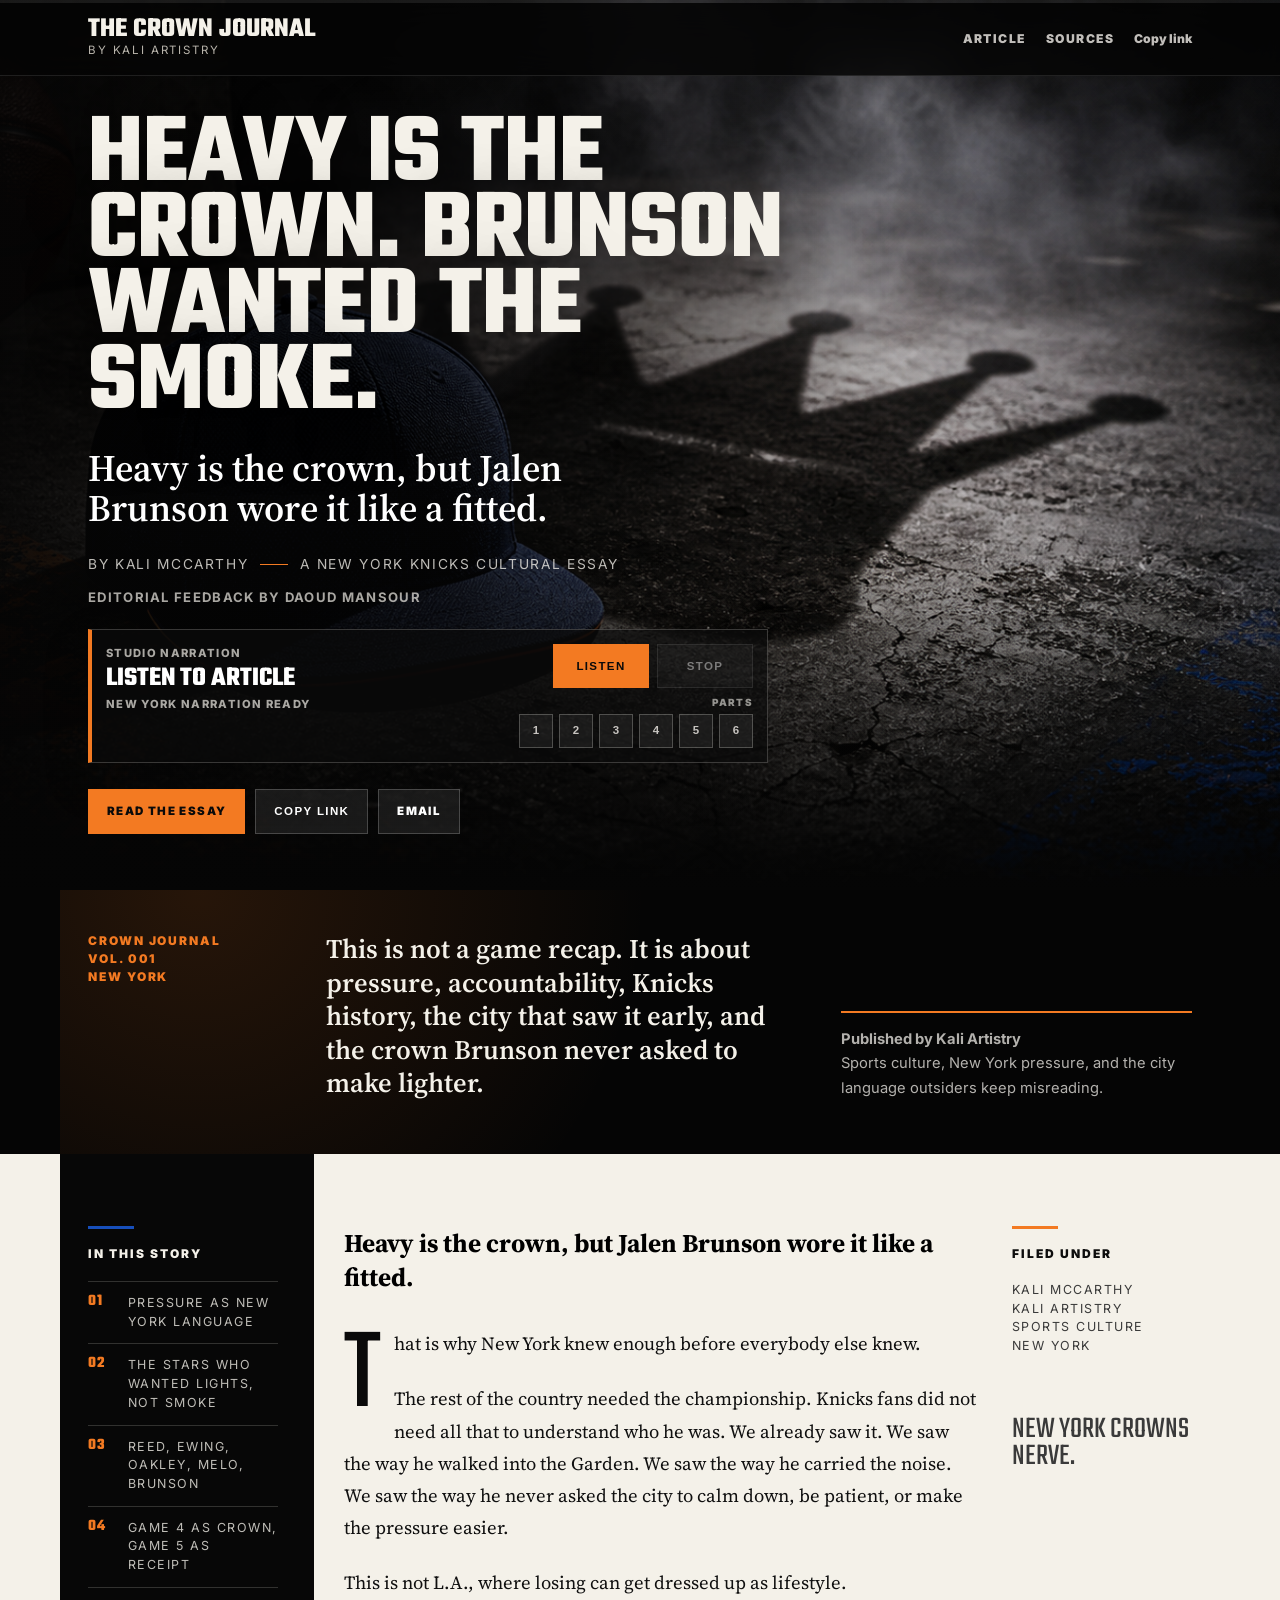
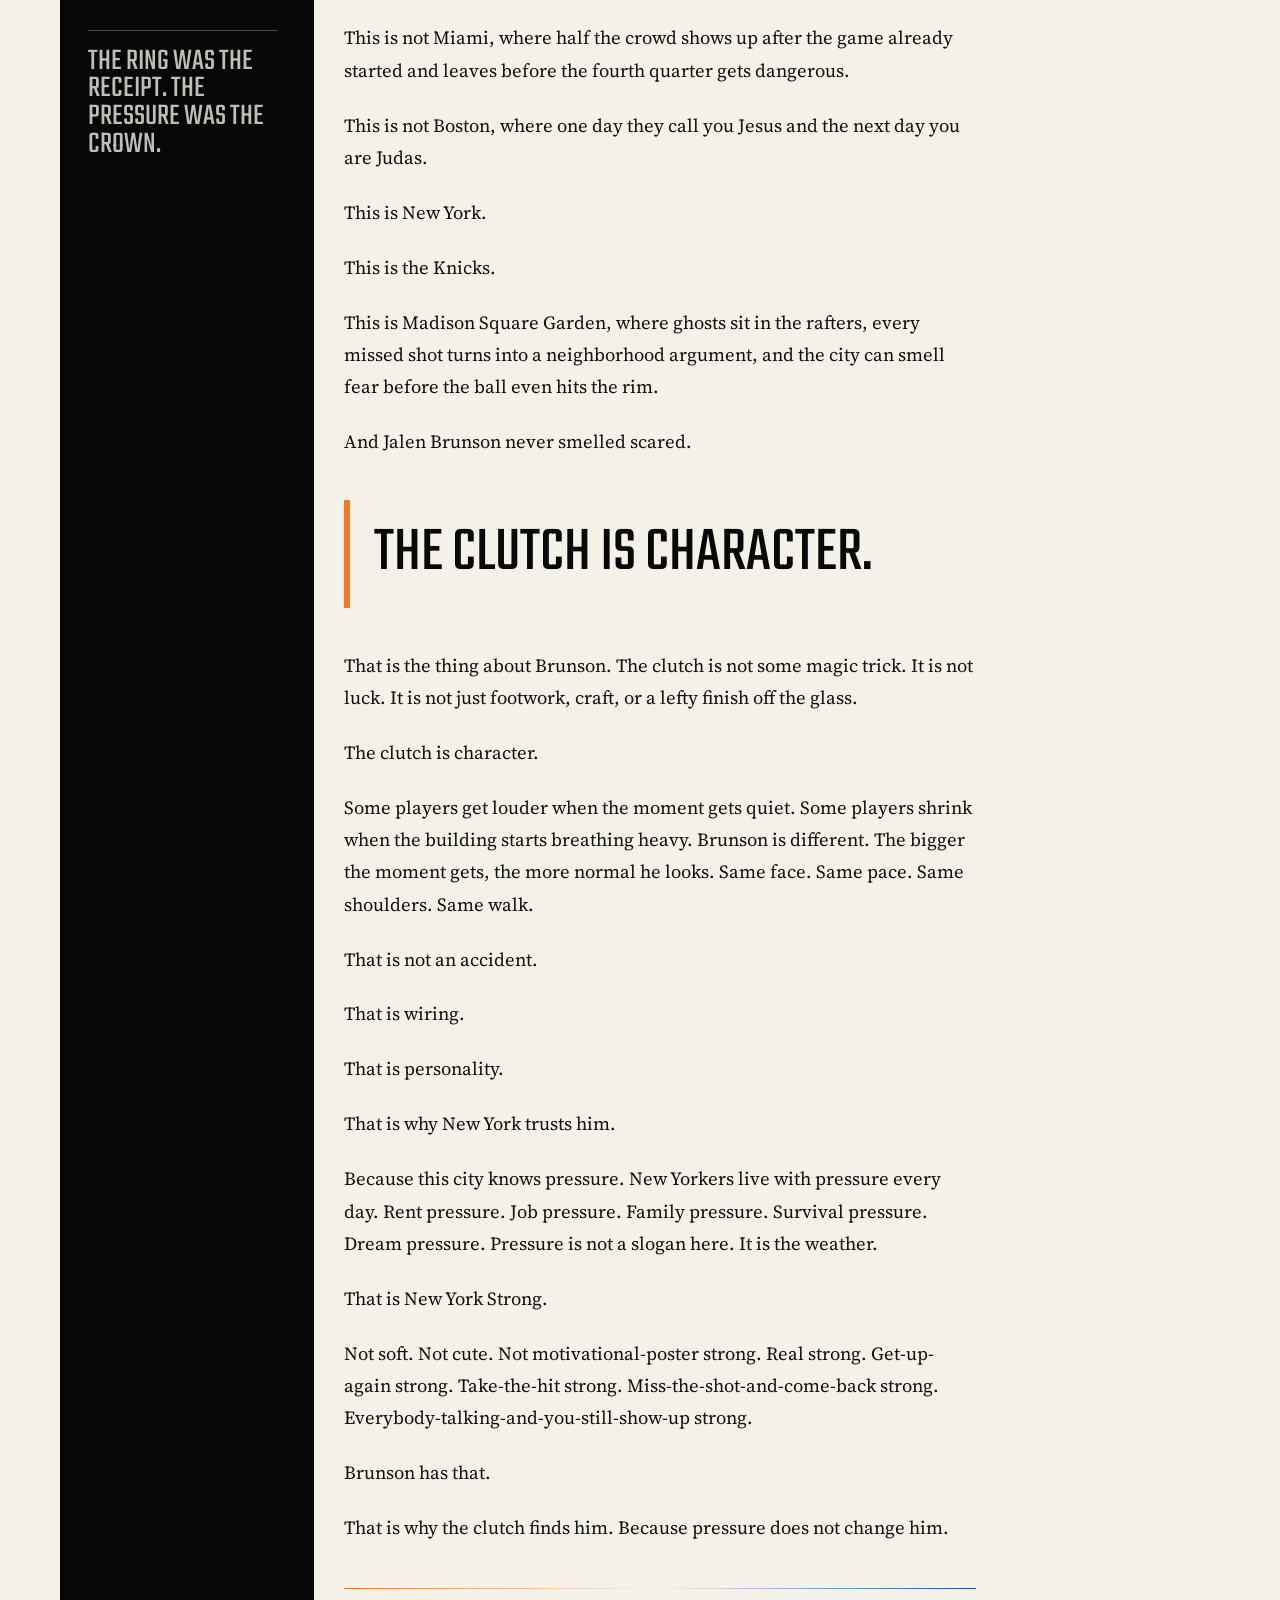
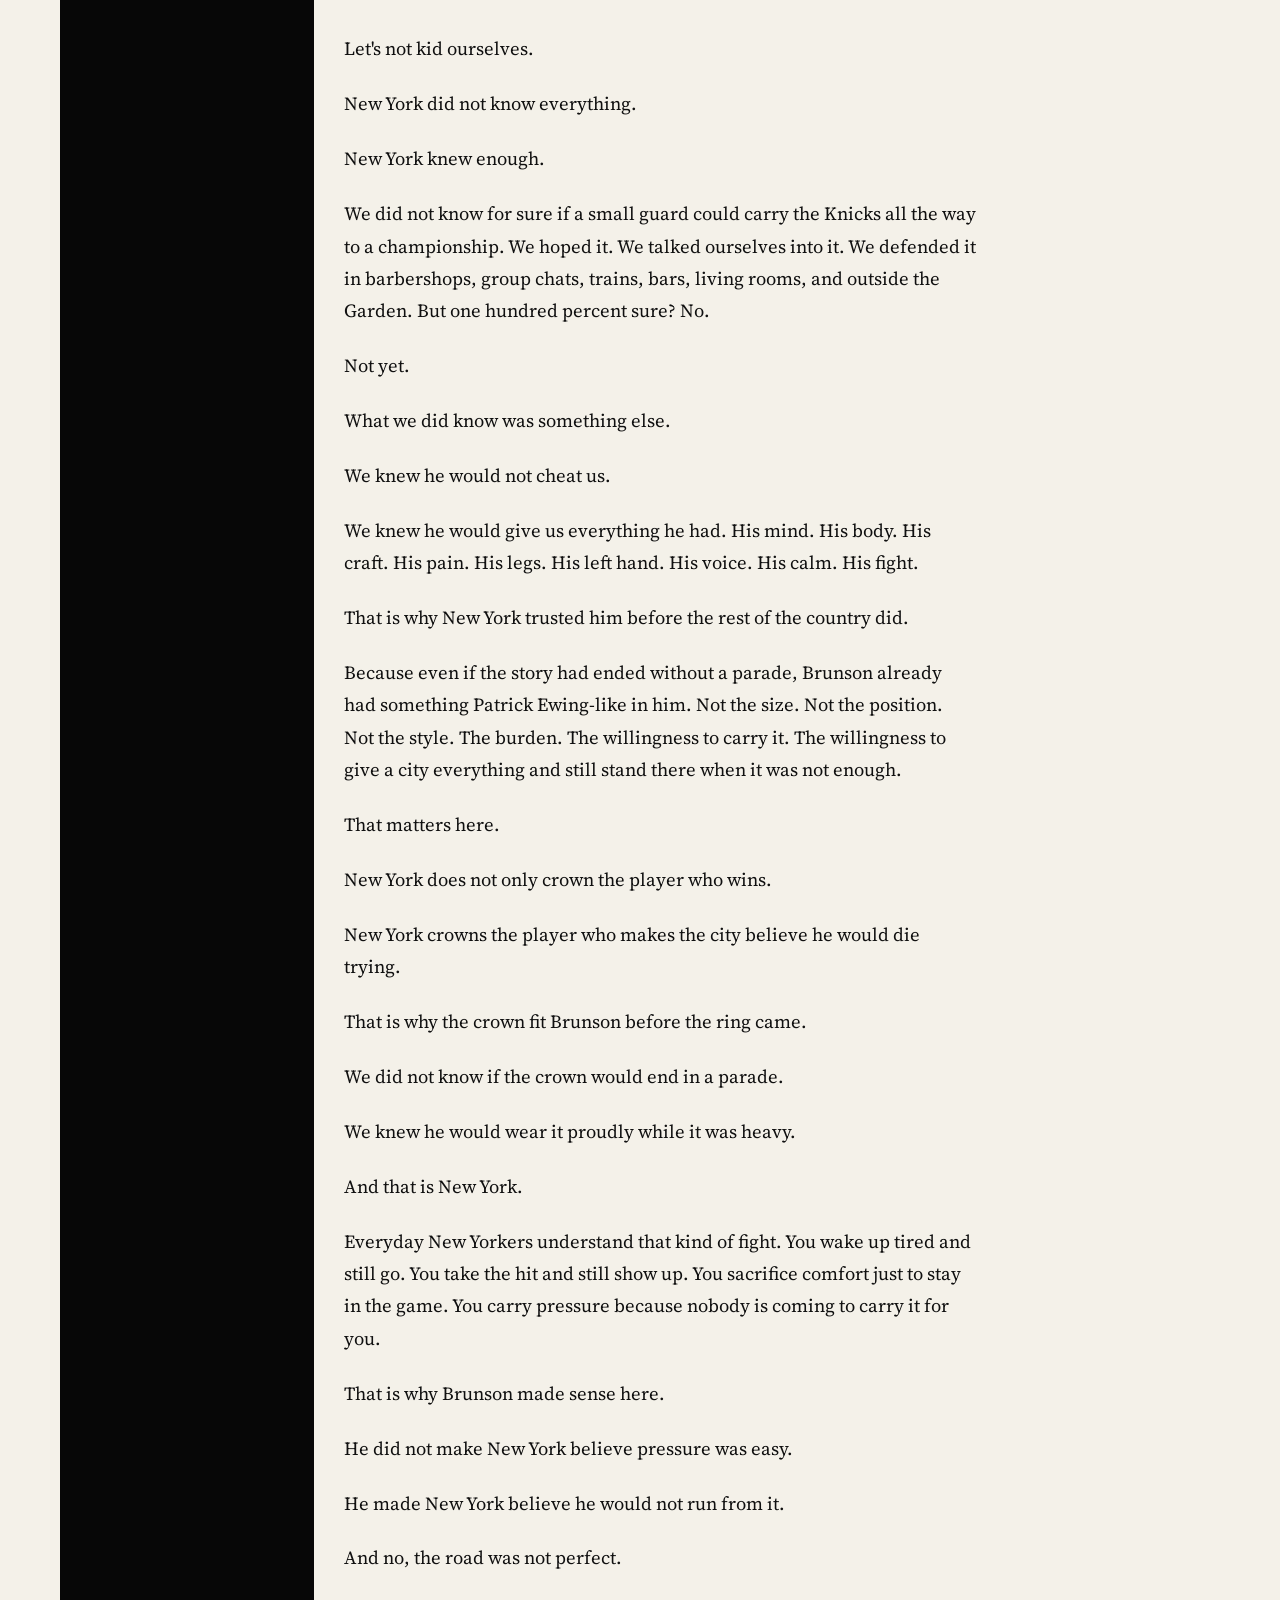
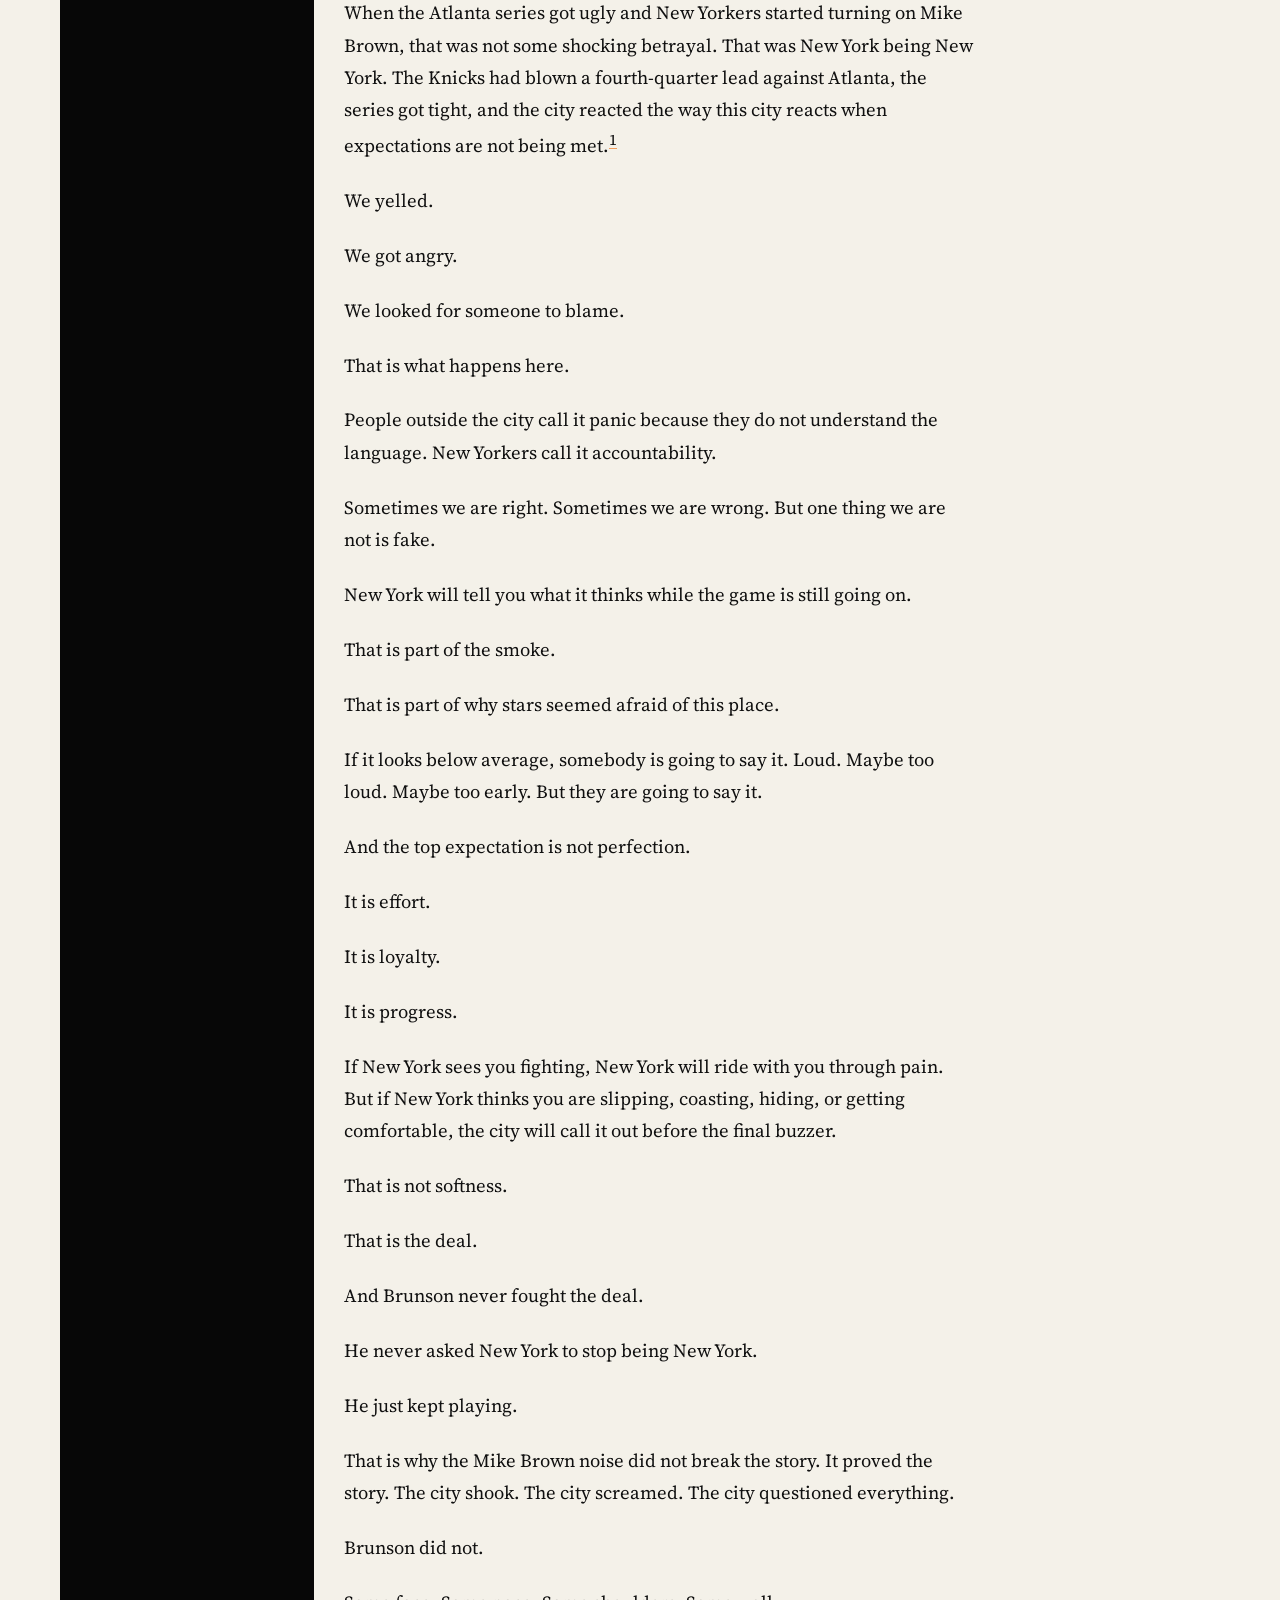
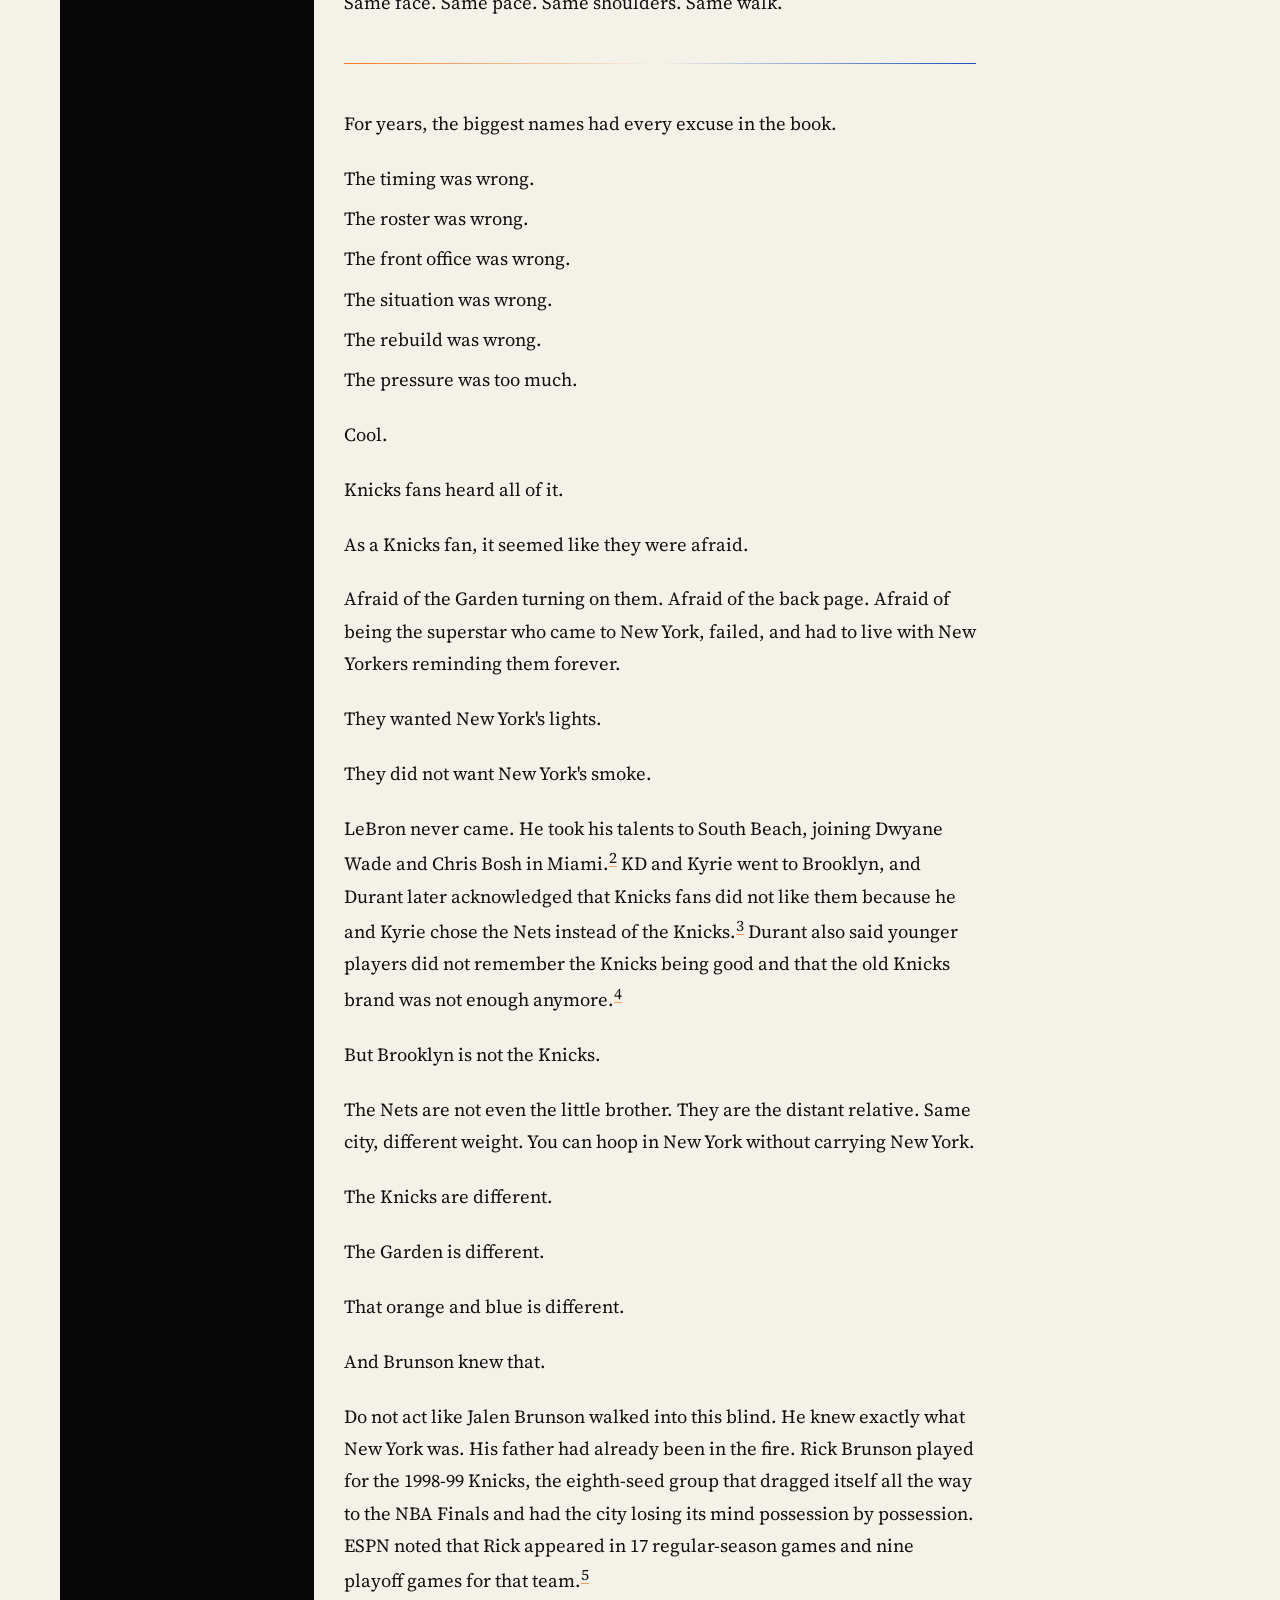
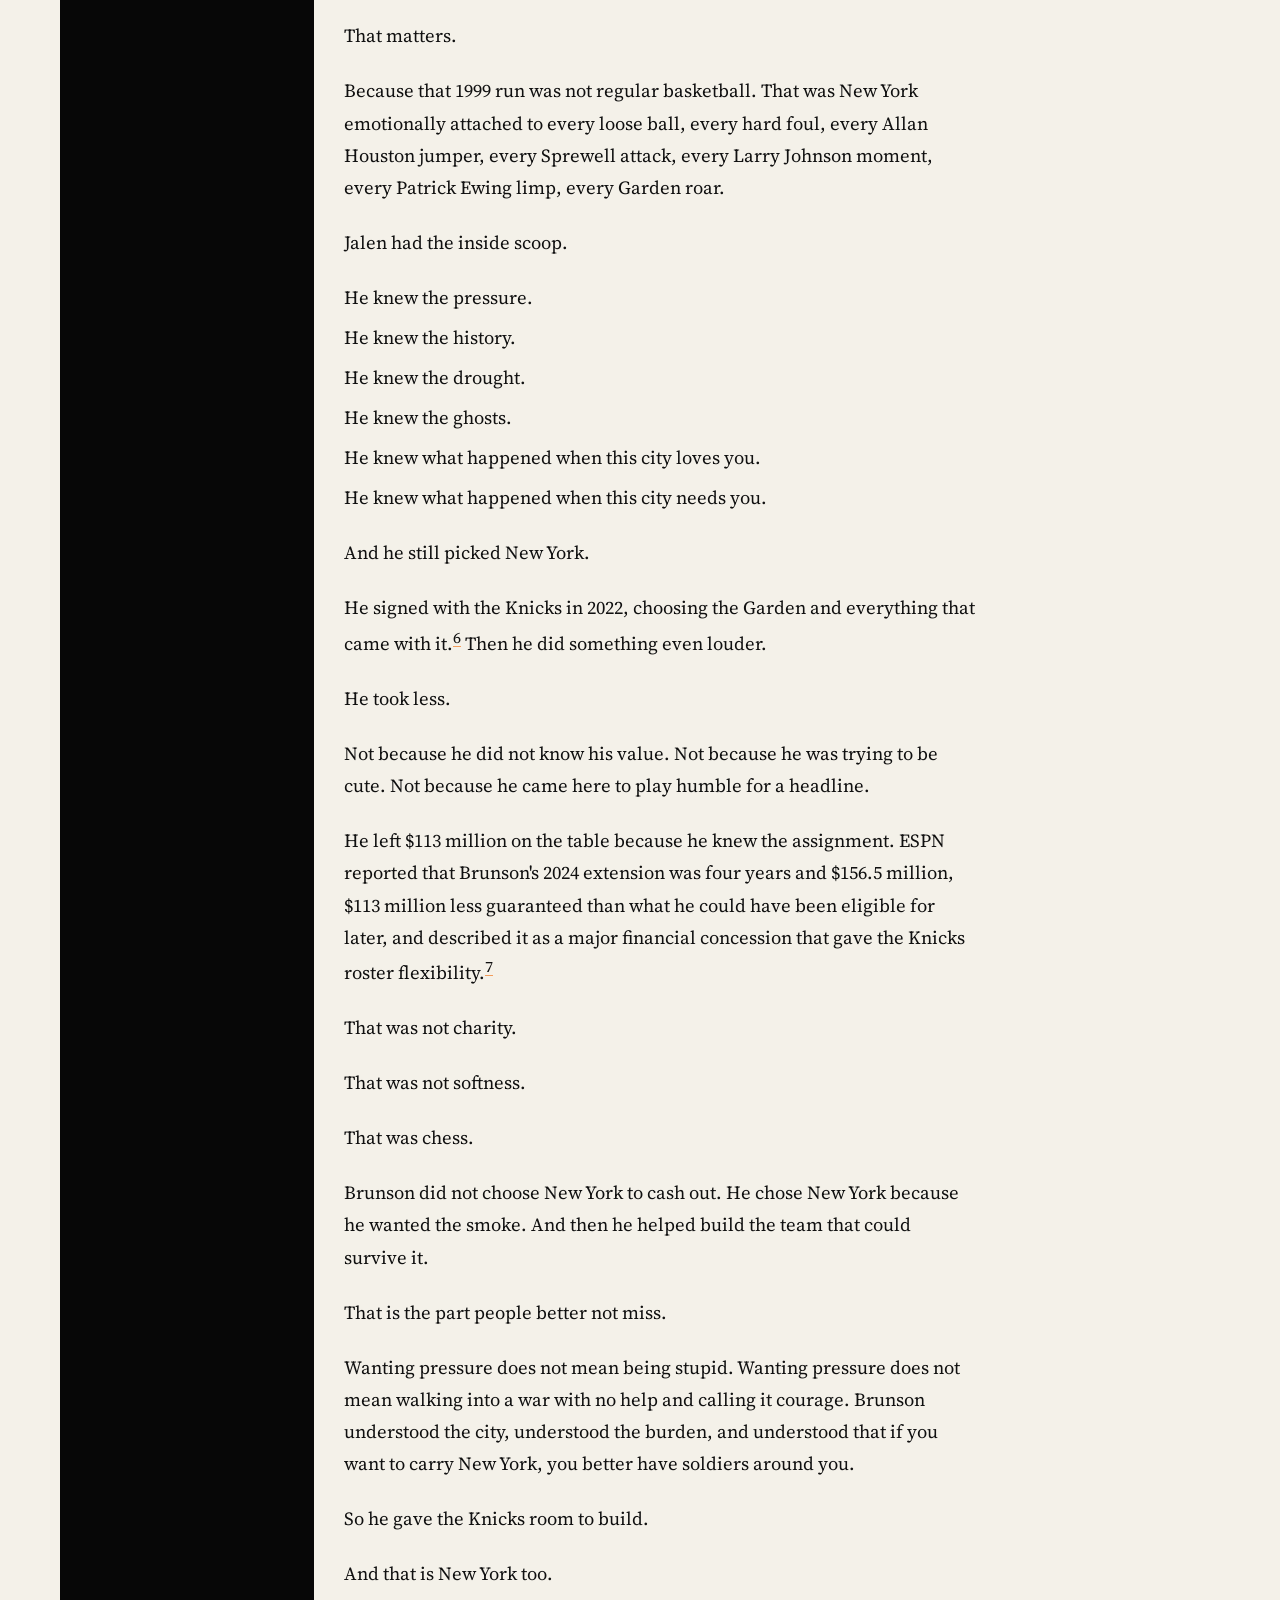
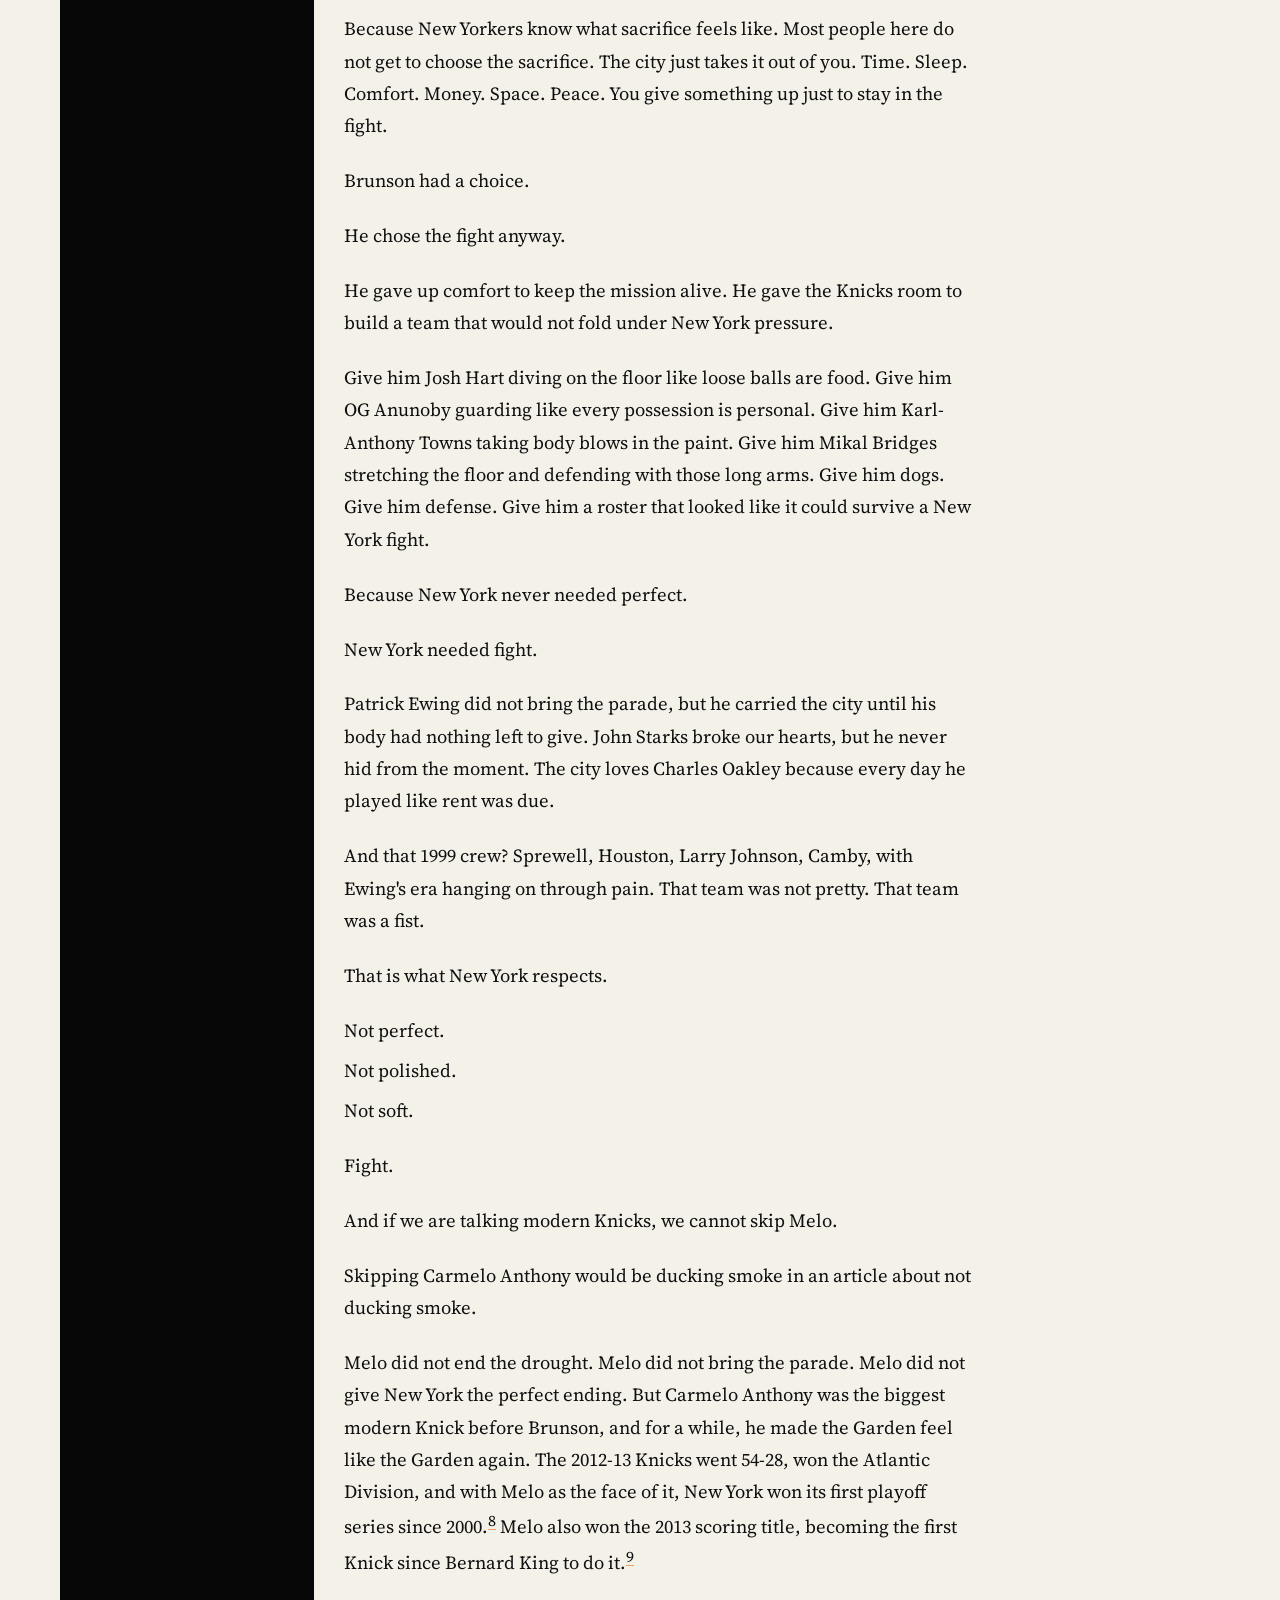
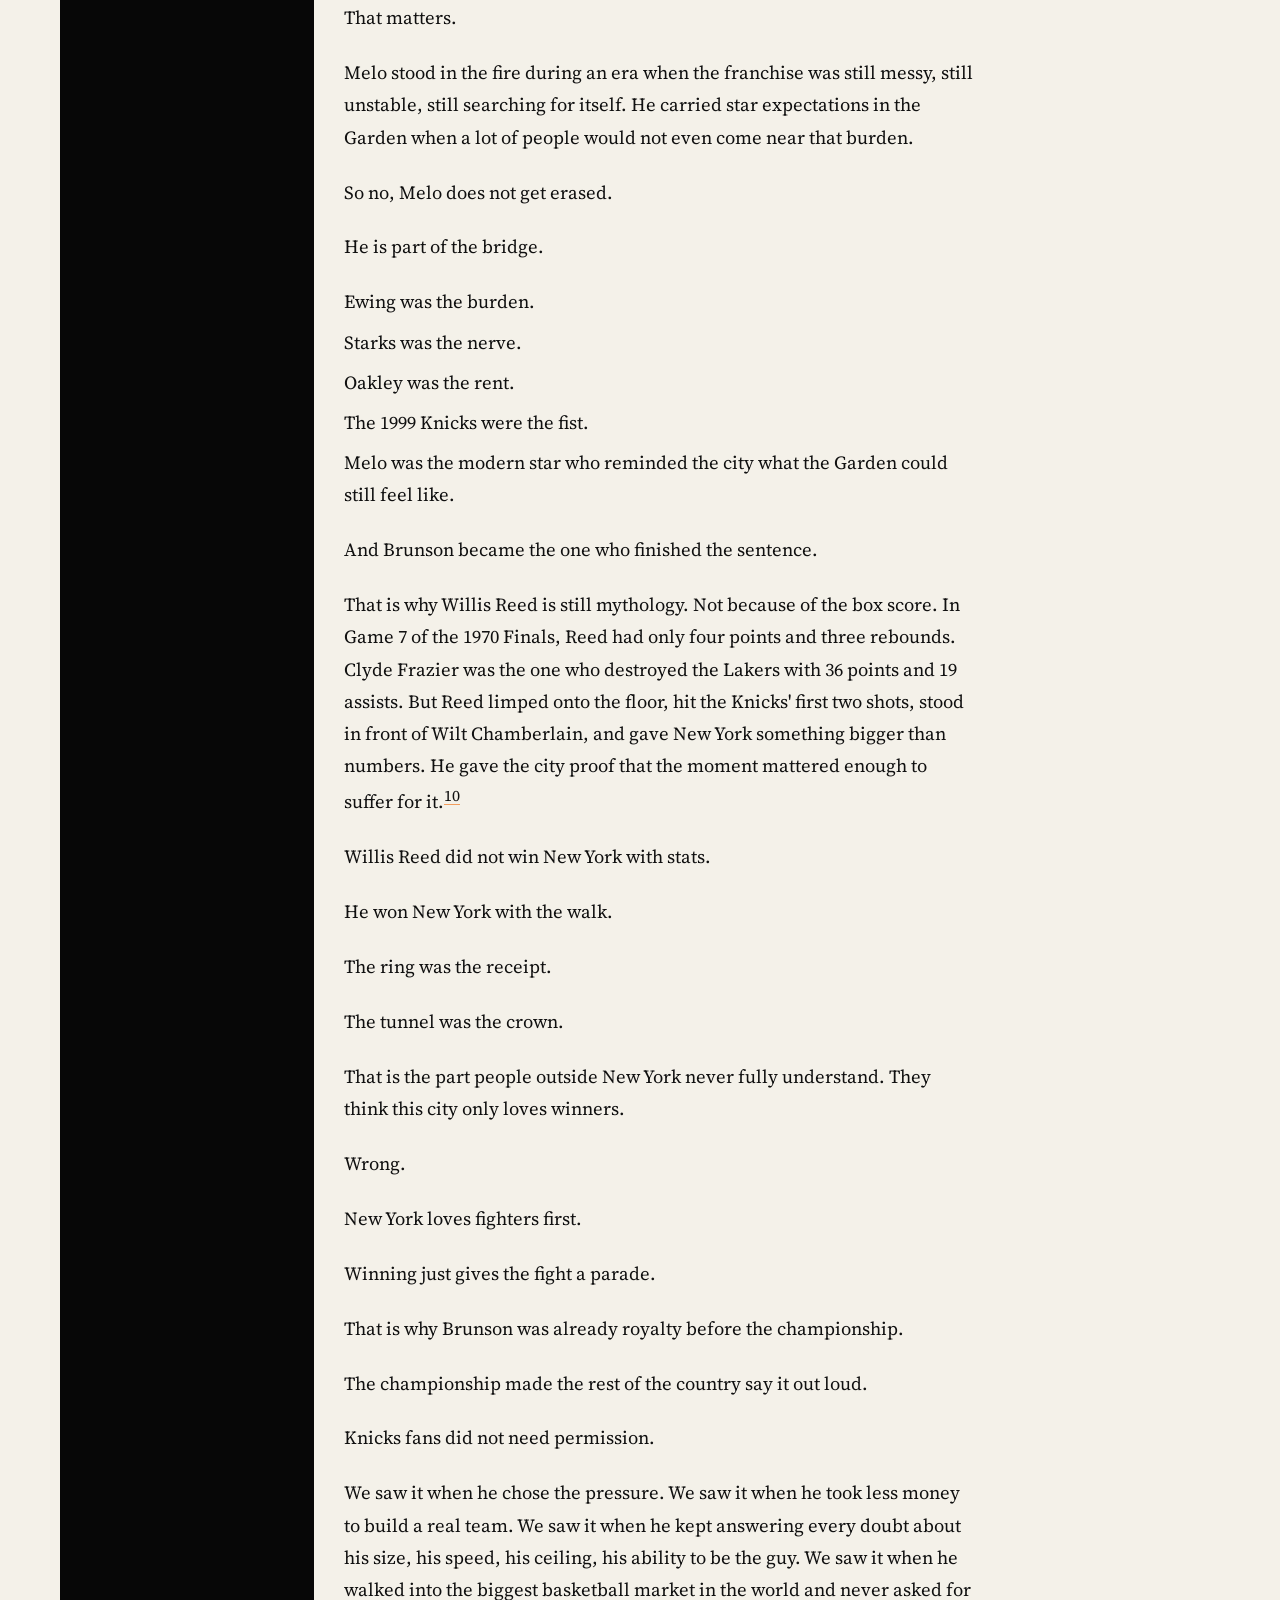
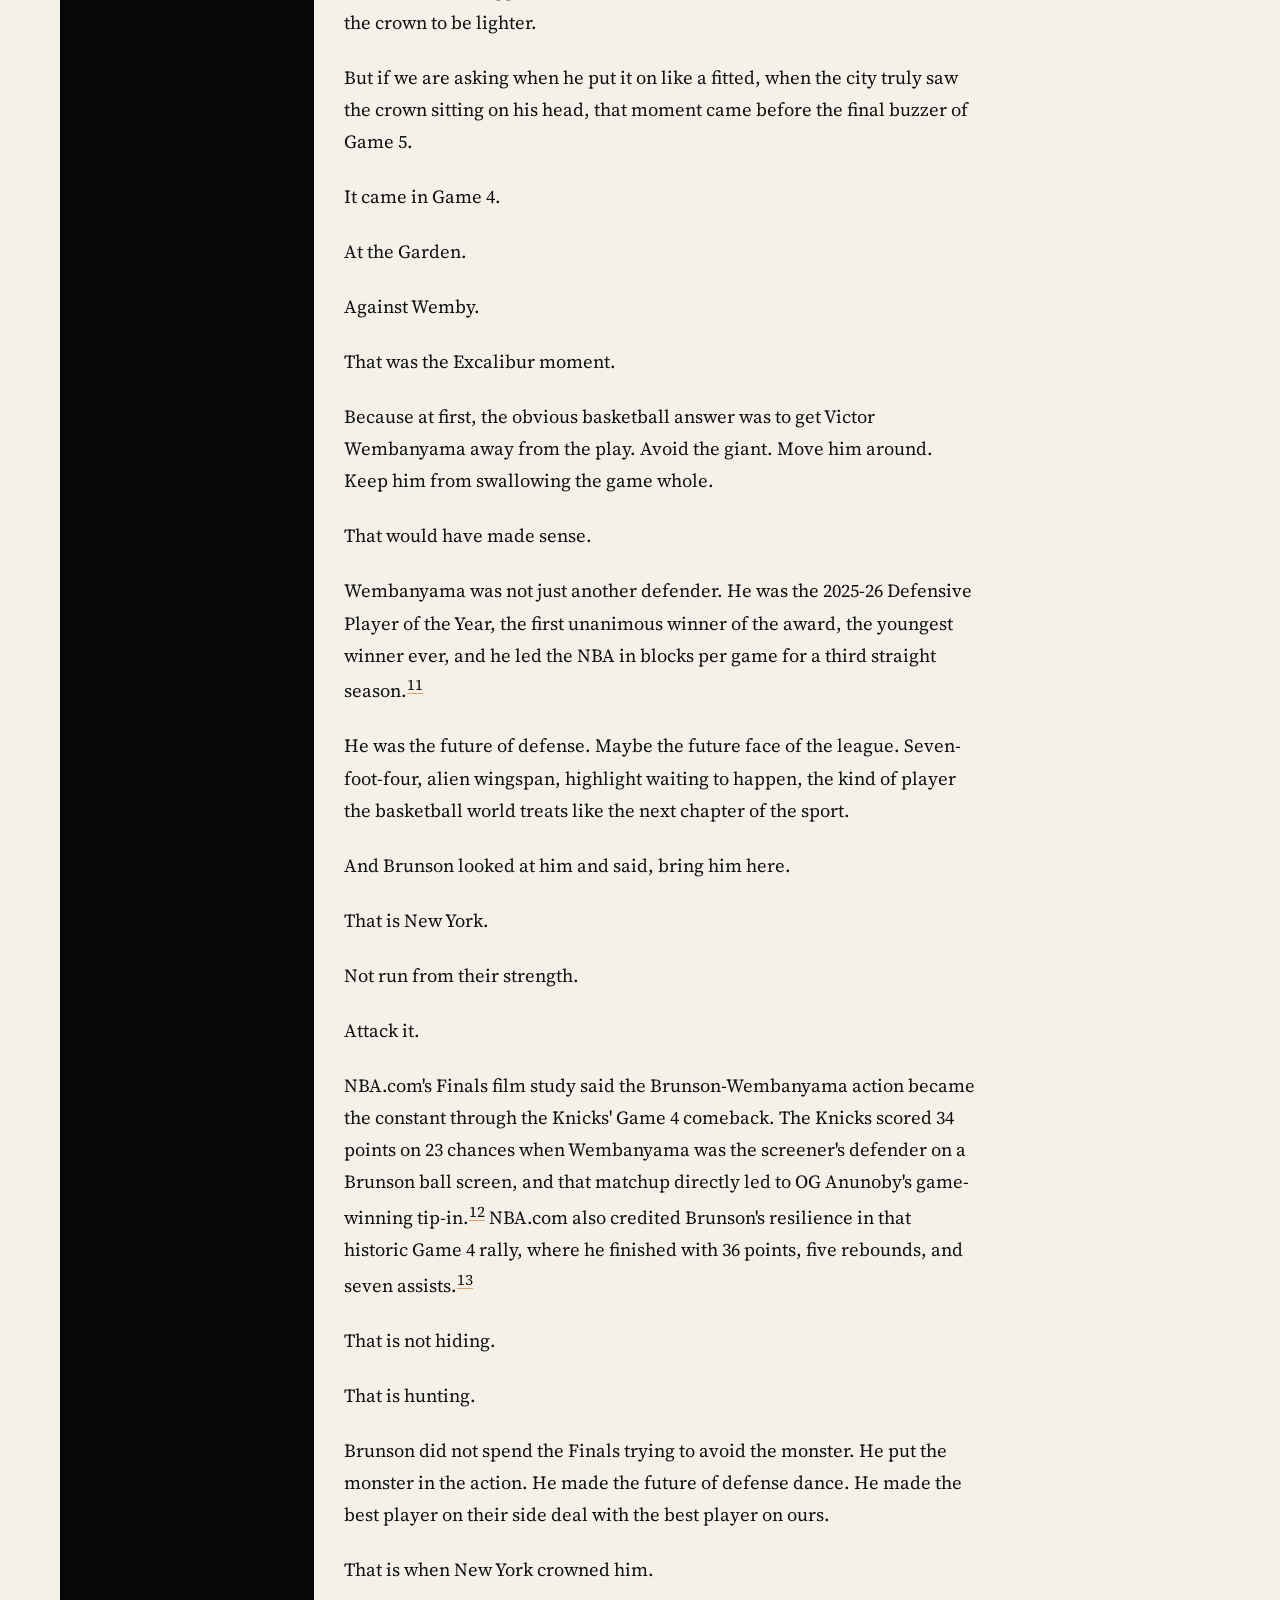
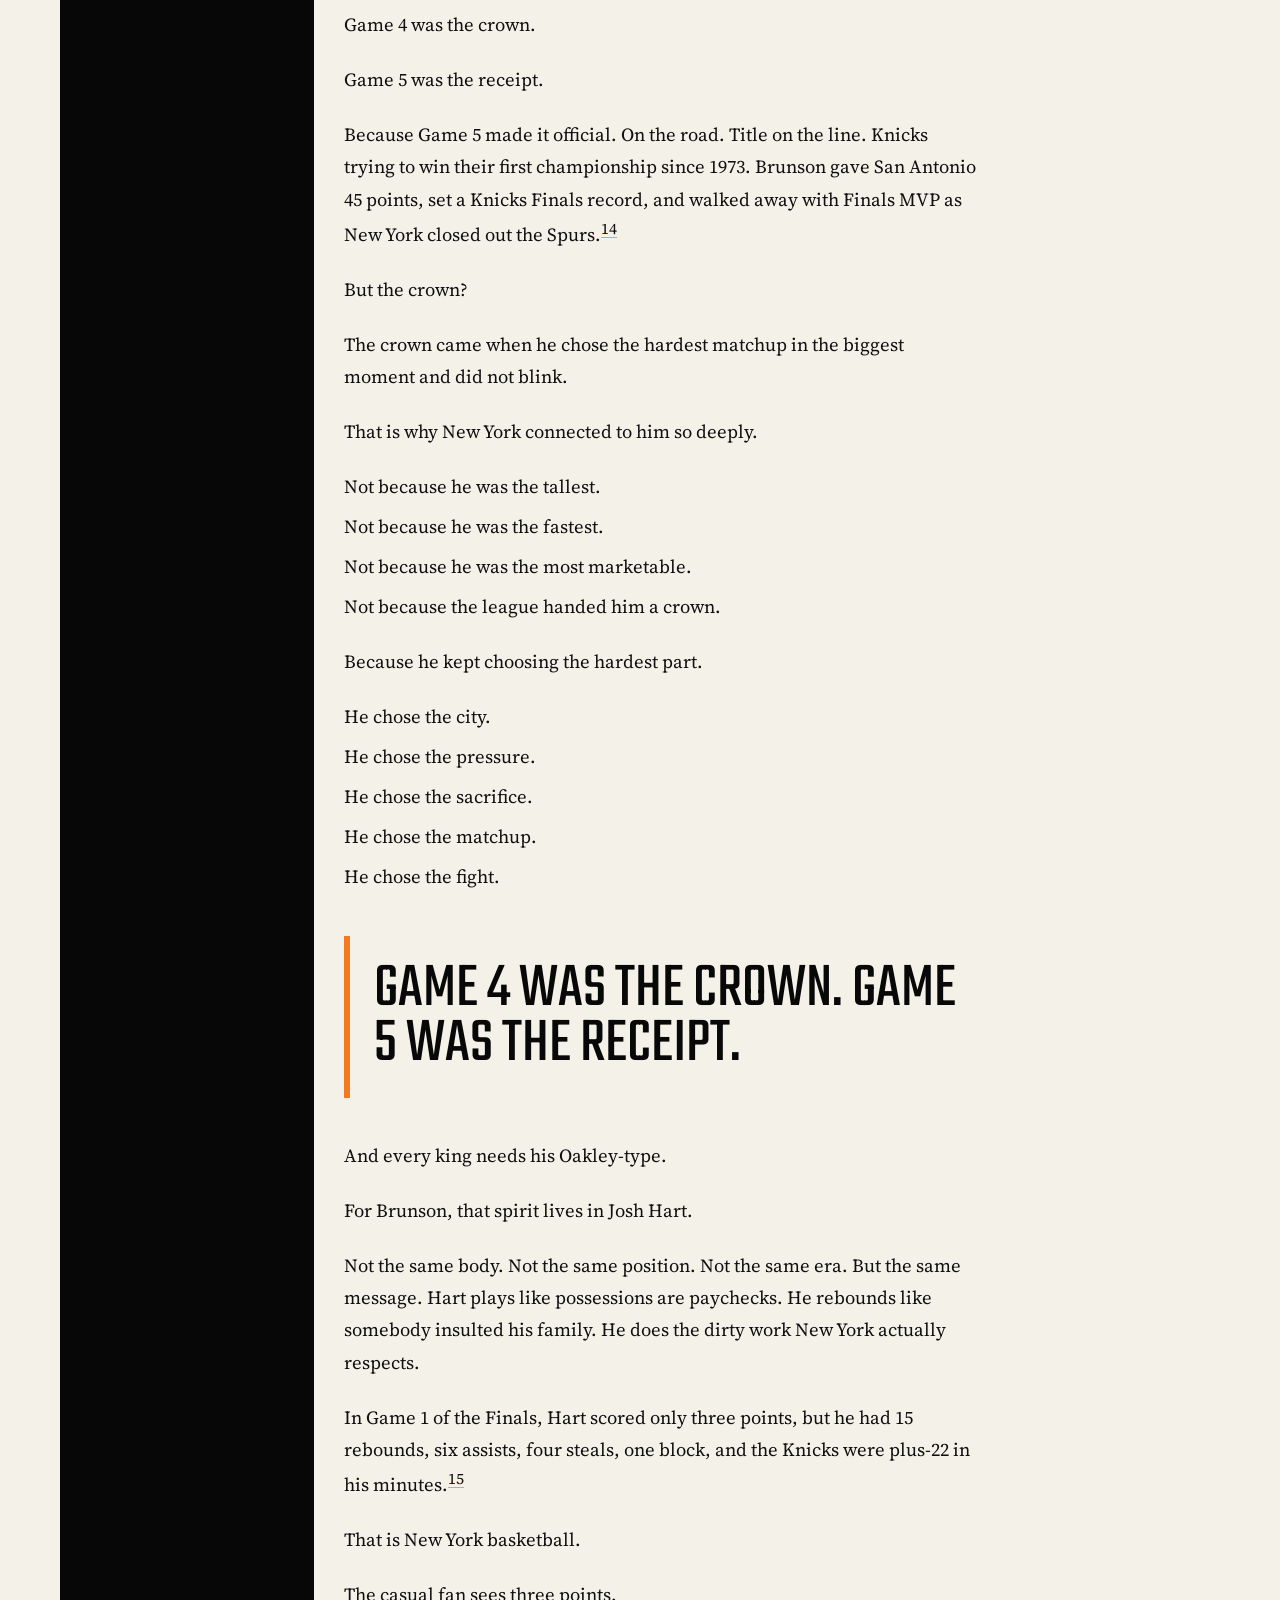
==== commit fc8257d2: "Add audio chapter navigation" ====
--- a/heavy-is-the-crown-brunson-wanted-the-smoke/index.html
+++ b/heavy-is-the-crown-brunson-wanted-the-smoke/index.html
@@ -94,9 +94,12 @@
                 <strong>Listen to Article</strong>
                 <em data-listen-status aria-live="polite">New York narration ready</em>
               </div>
-              <div class="listen-actions">
-                <button class="button primary" type="button" data-listen-toggle aria-pressed="false">Listen</button>
-                <button class="button" type="button" data-listen-stop disabled>Stop</button>
+              <div class="listen-controls">
+                <div class="listen-actions">
+                  <button class="button primary" type="button" data-listen-toggle aria-pressed="false">Listen</button>
+                  <button class="button" type="button" data-listen-stop disabled>Stop</button>
+                </div>
+                <div class="listen-segments" data-listen-segments aria-label="Audio parts"></div>
               </div>
             </div>
             <div class="hero-actions" aria-label="Article actions">
--- a/styles.css
+++ b/styles.css
@@ -219,11 +219,11 @@
 }
 
 .listen-panel {
-  width: min(100%, 620px);
+  width: min(100%, 680px);
   margin: 20px 0 0;
   padding: 14px;
   display: flex;
-  align-items: center;
+  align-items: flex-start;
   justify-content: space-between;
   gap: 16px;
   border: 1px solid rgba(247, 244, 238, 0.2);
@@ -257,6 +257,12 @@
   text-transform: uppercase;
 }
 
+.listen-controls {
+  display: grid;
+  gap: 10px;
+  justify-items: end;
+}
+
 .listen-actions {
   display: flex;
   flex-wrap: wrap;
@@ -271,6 +277,56 @@
 .listen-actions .button:disabled {
   cursor: not-allowed;
   opacity: 0.44;
+}
+
+.listen-segments {
+  display: grid;
+  gap: 6px;
+  justify-items: end;
+}
+
+.listen-segments-label {
+  color: rgba(247, 244, 238, 0.58);
+  font-size: 0.62rem;
+  font-weight: 900;
+  letter-spacing: 0.13em;
+  line-height: 1;
+  text-transform: uppercase;
+}
+
+.listen-segment-list {
+  display: grid;
+  grid-template-columns: repeat(6, 34px);
+  gap: 6px;
+}
+
+.listen-segment {
+  width: 34px;
+  height: 34px;
+  border: 1px solid rgba(247, 244, 238, 0.24);
+  background: rgba(255, 255, 255, 0.06);
+  color: rgba(247, 244, 238, 0.78);
+  cursor: pointer;
+  font-size: 0.72rem;
+  font-weight: 900;
+  line-height: 1;
+}
+
+.listen-segment:hover,
+.listen-segment:focus-visible {
+  border-color: rgba(255, 122, 24, 0.78);
+  color: var(--white);
+}
+
+.listen-segment:focus-visible {
+  outline: 2px solid rgba(255, 122, 24, 0.65);
+  outline-offset: 2px;
+}
+
+.listen-segment.is-active {
+  border-color: var(--orange);
+  background: var(--orange);
+  color: #080808;
 }
 
 .hero-actions,
@@ -684,10 +740,25 @@
     align-items: flex-start;
   }
 
+  .listen-controls,
   .listen-actions {
     width: 100%;
   }
 
+  .listen-controls,
+  .listen-segments {
+    justify-items: stretch;
+  }
+
+  .listen-segment-list {
+    grid-template-columns: repeat(6, minmax(32px, 1fr));
+    width: 100%;
+  }
+
+  .listen-segment {
+    width: 100%;
+  }
+
   .pullquote {
     padding-left: 16px;
   }
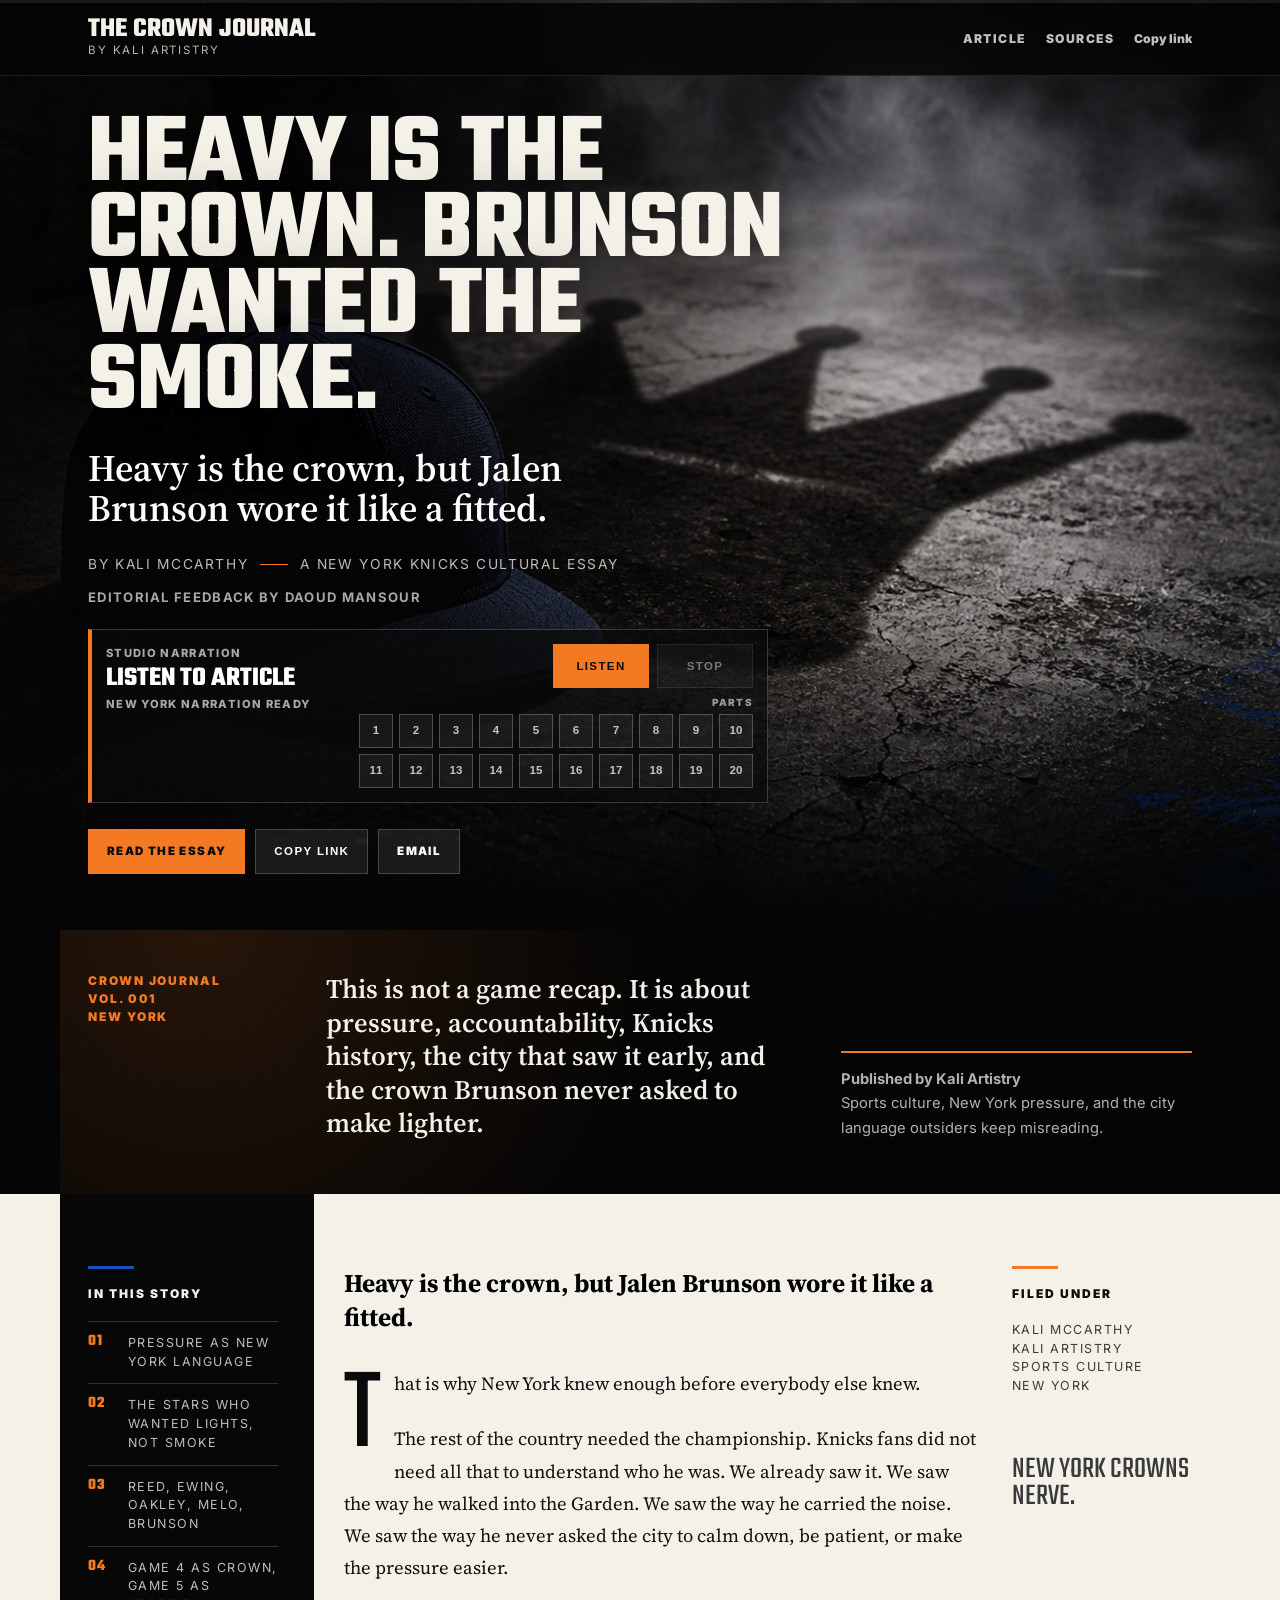
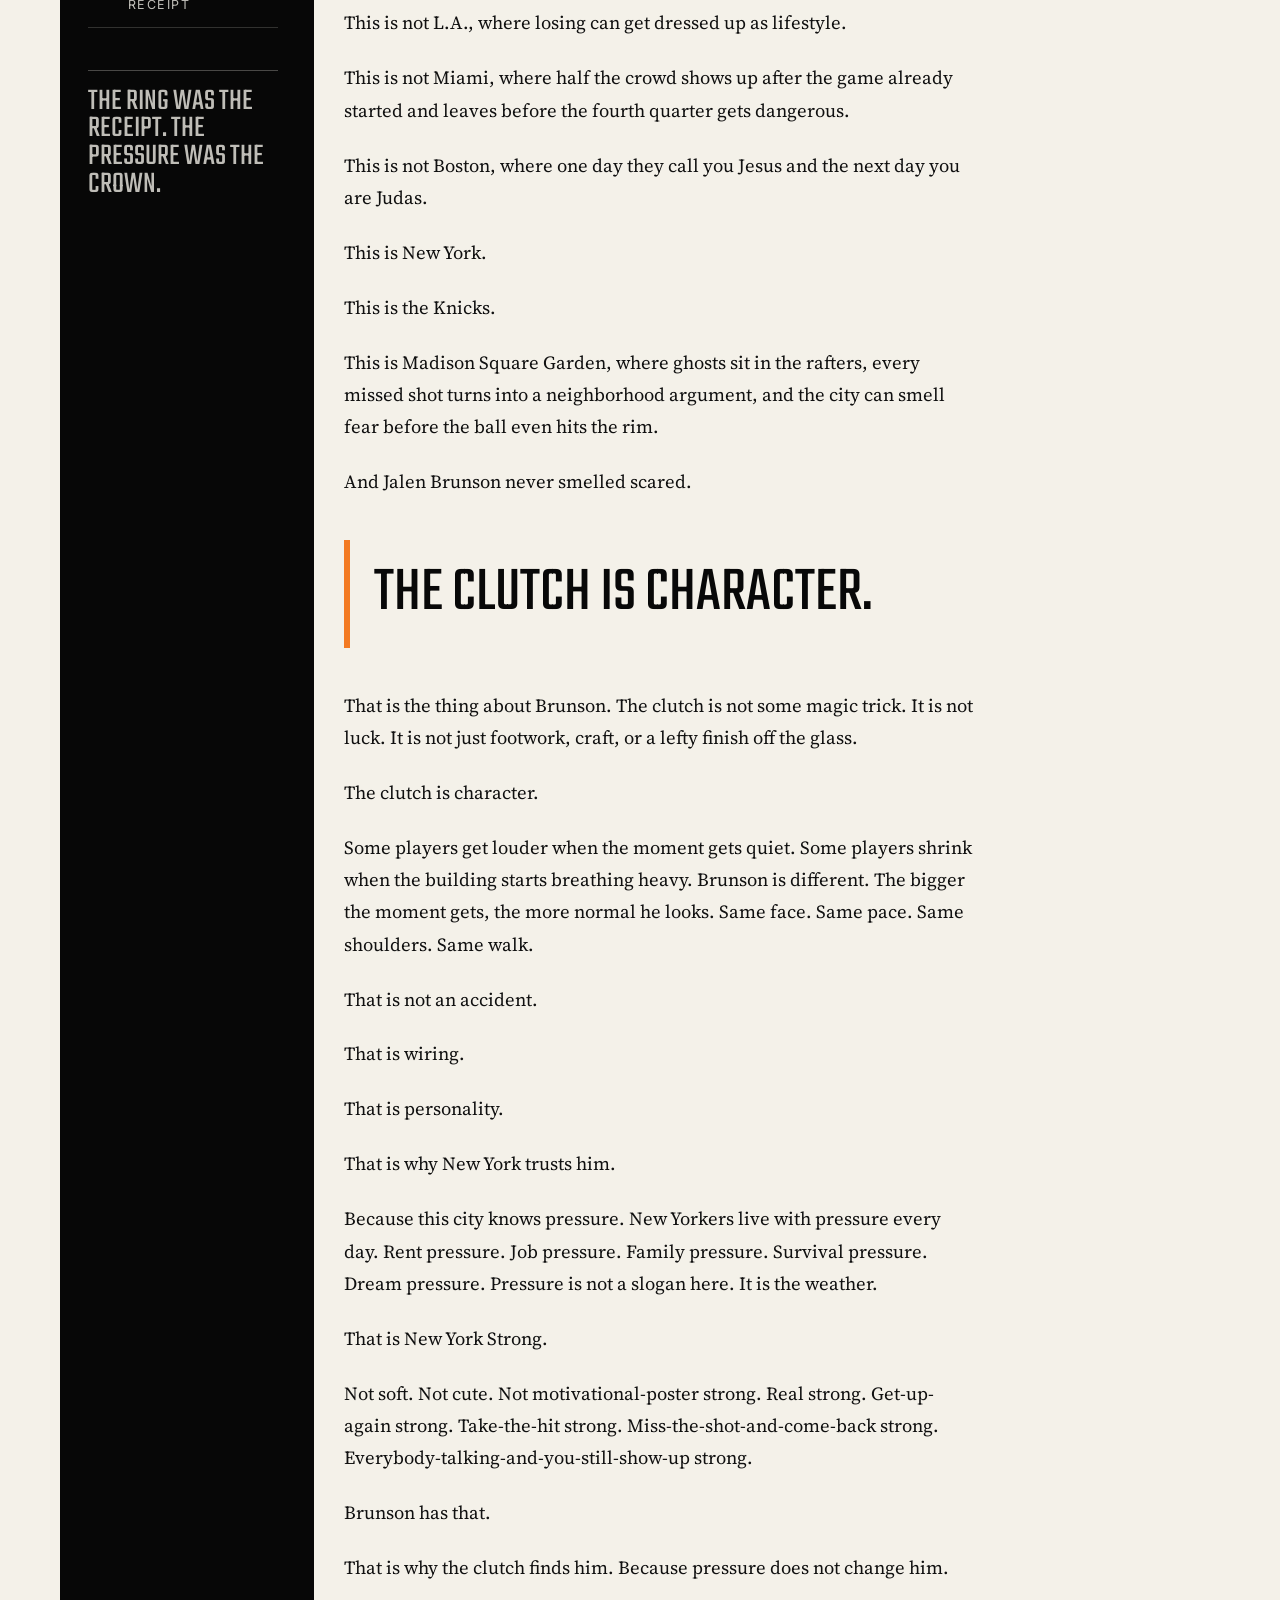
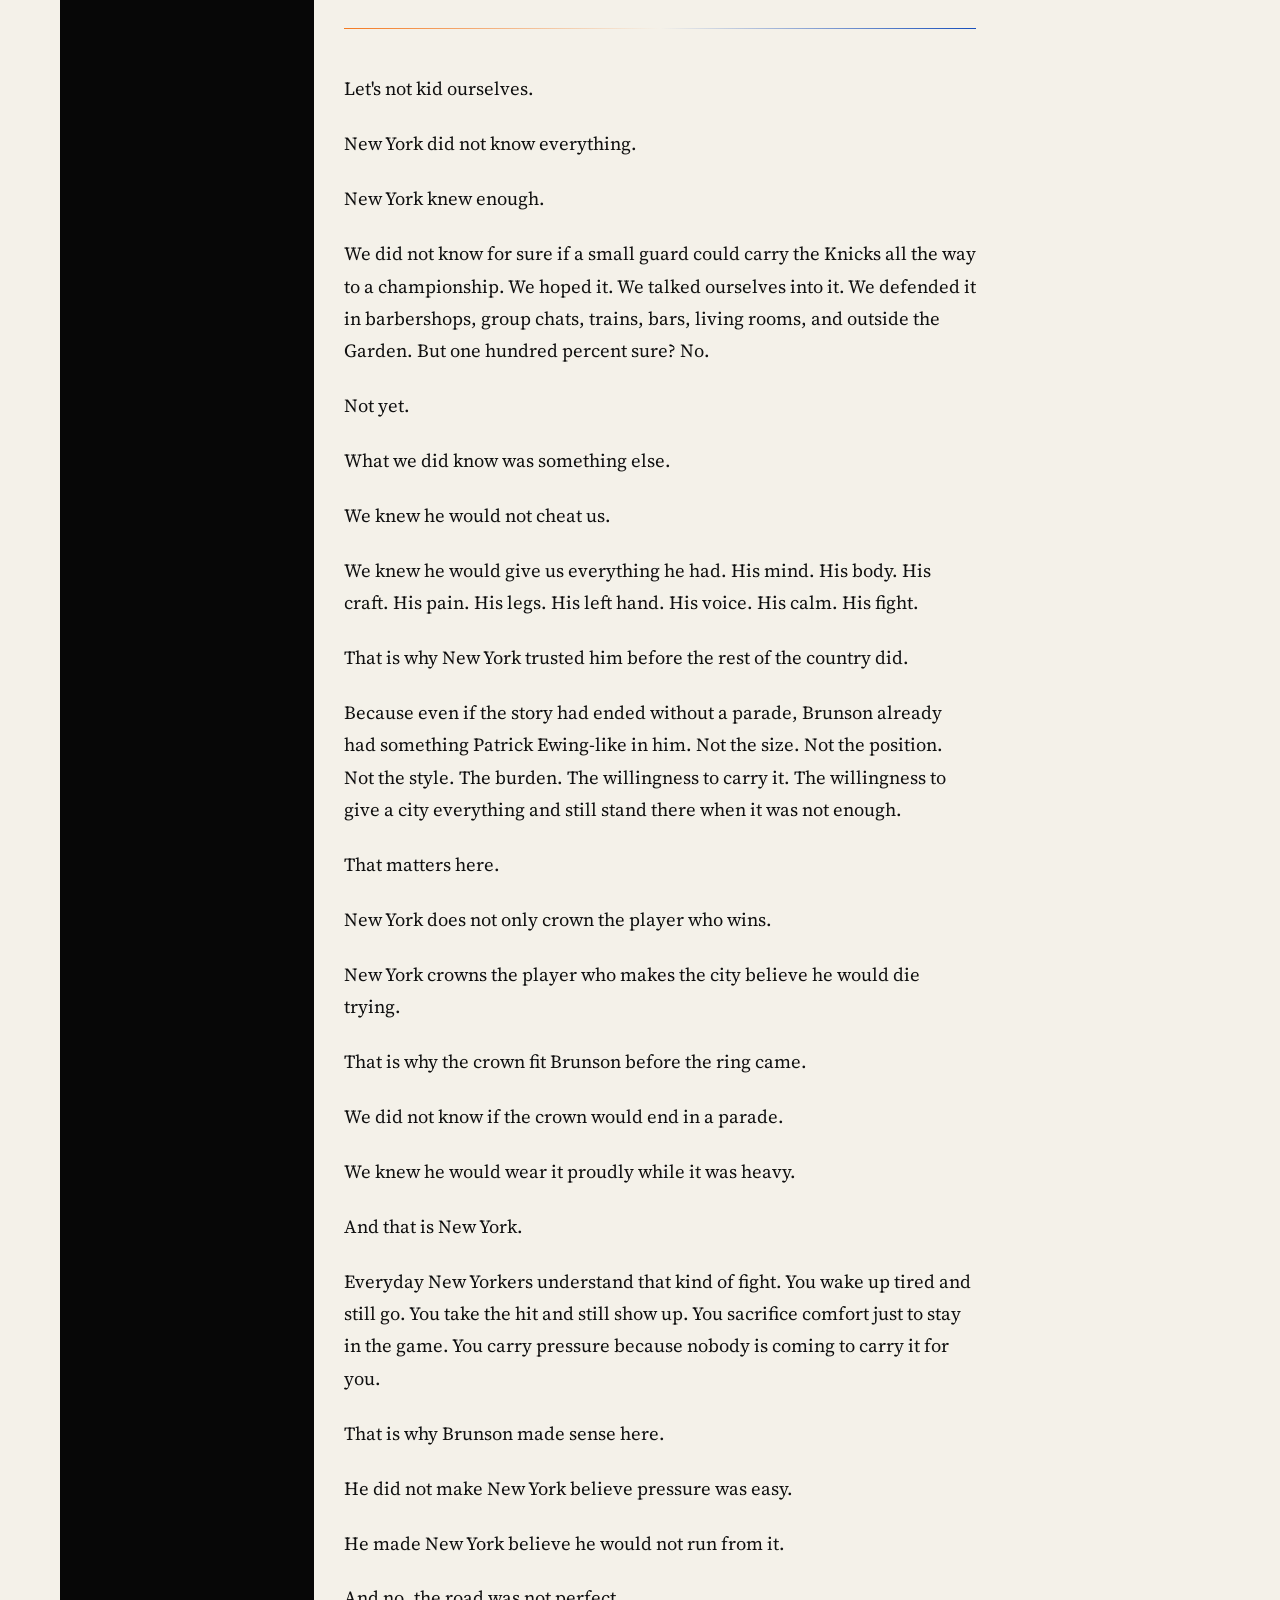
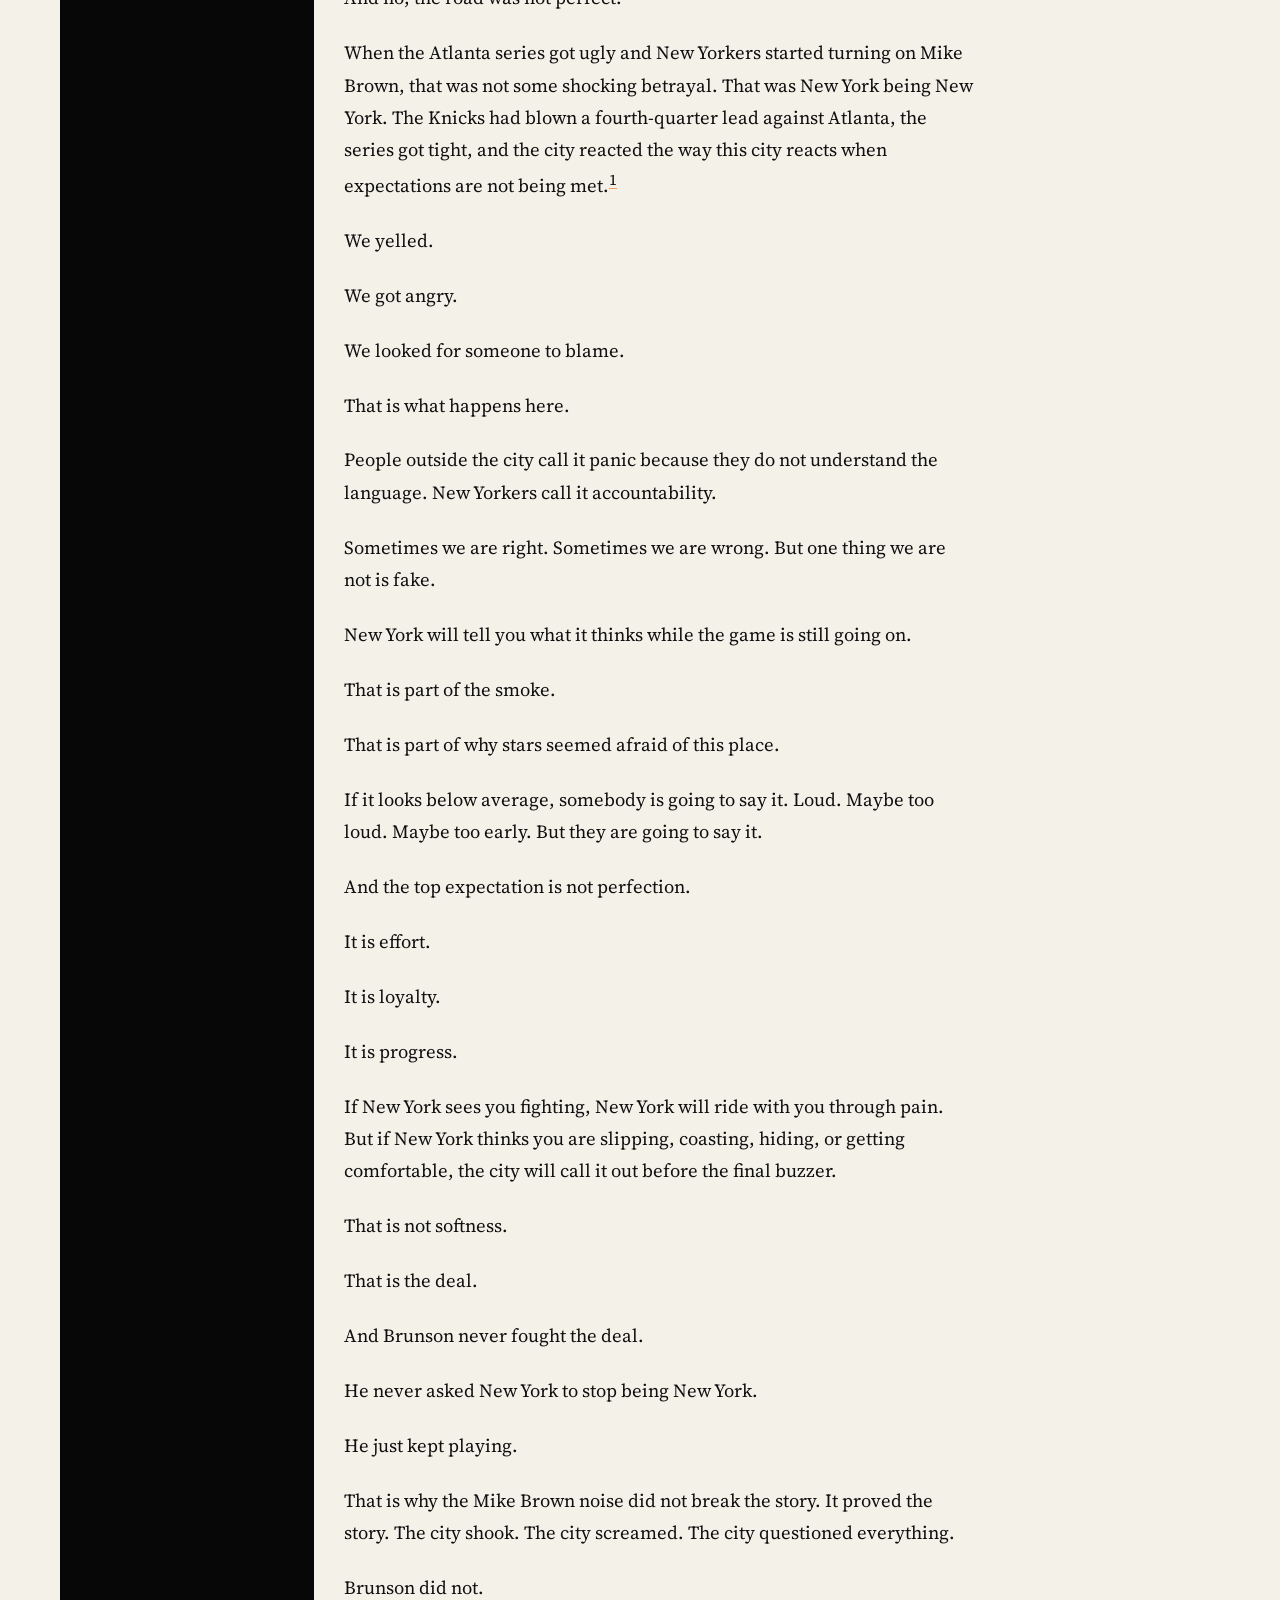
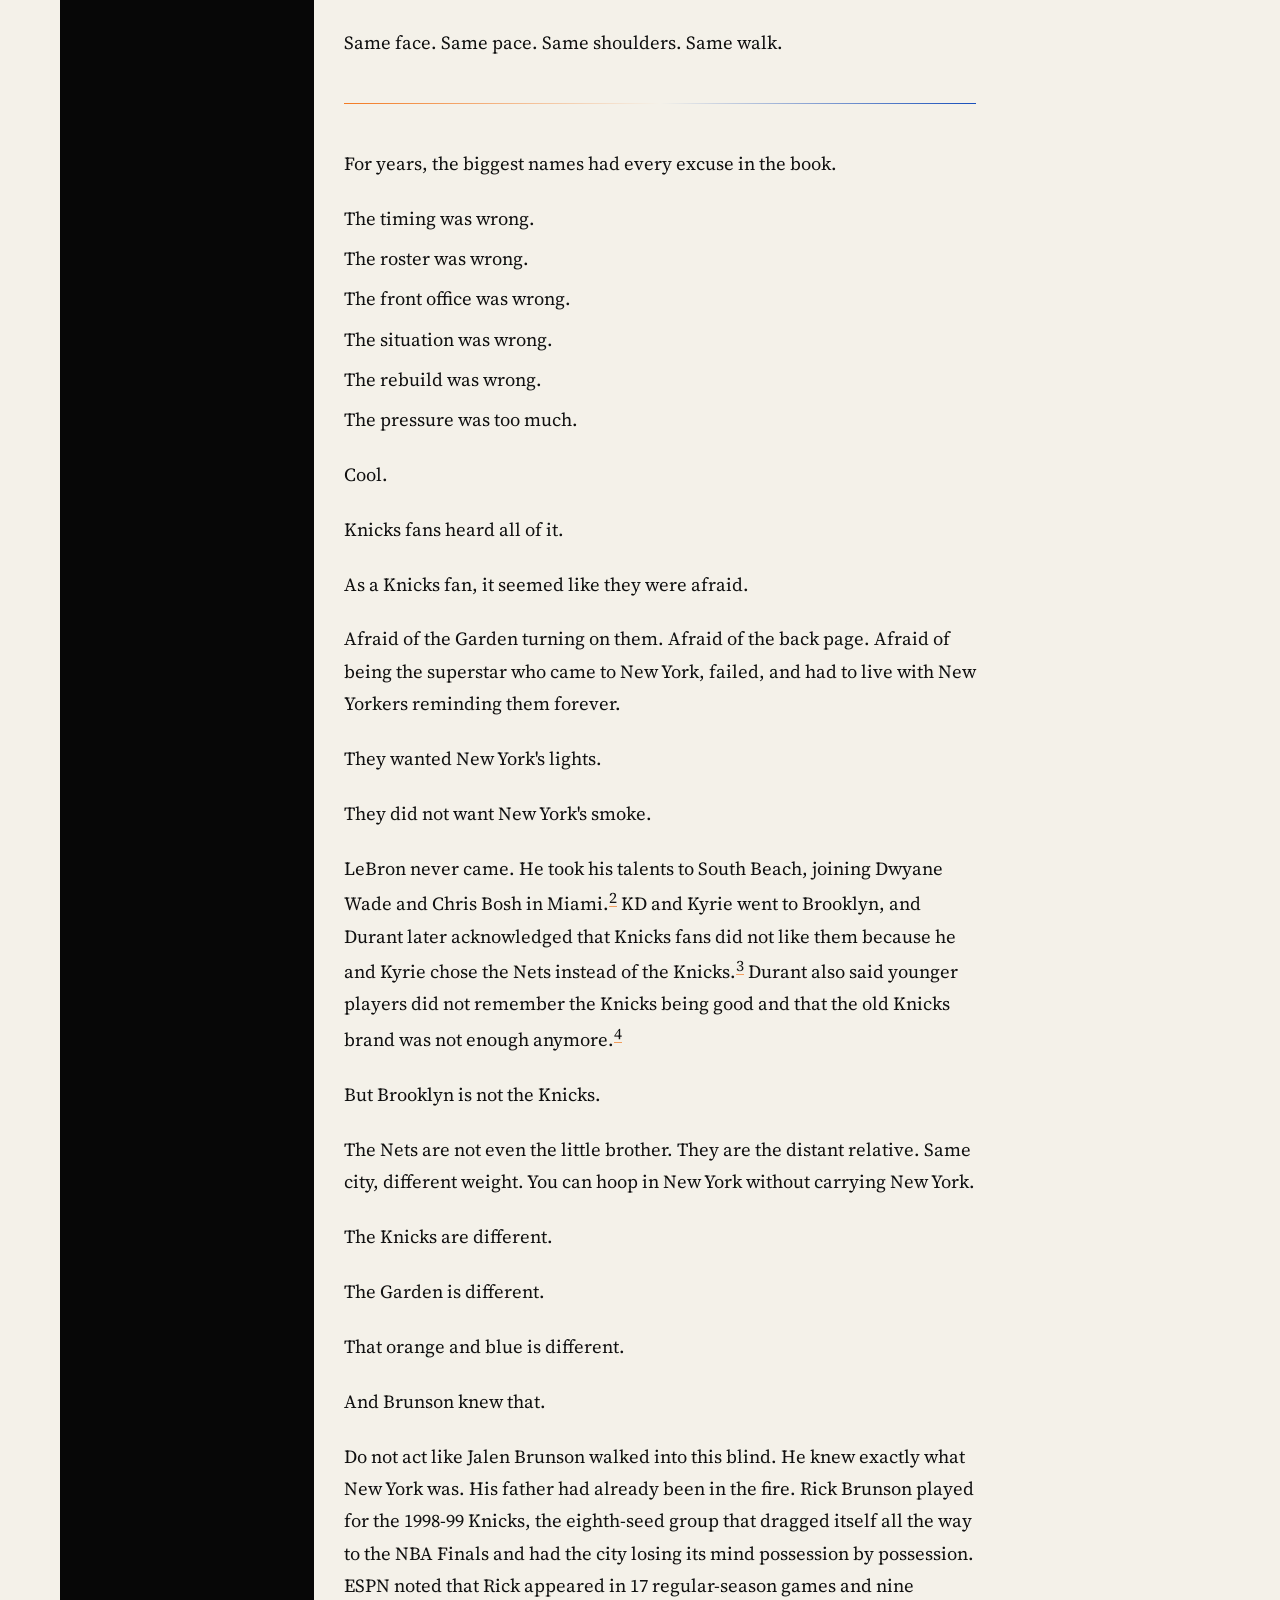
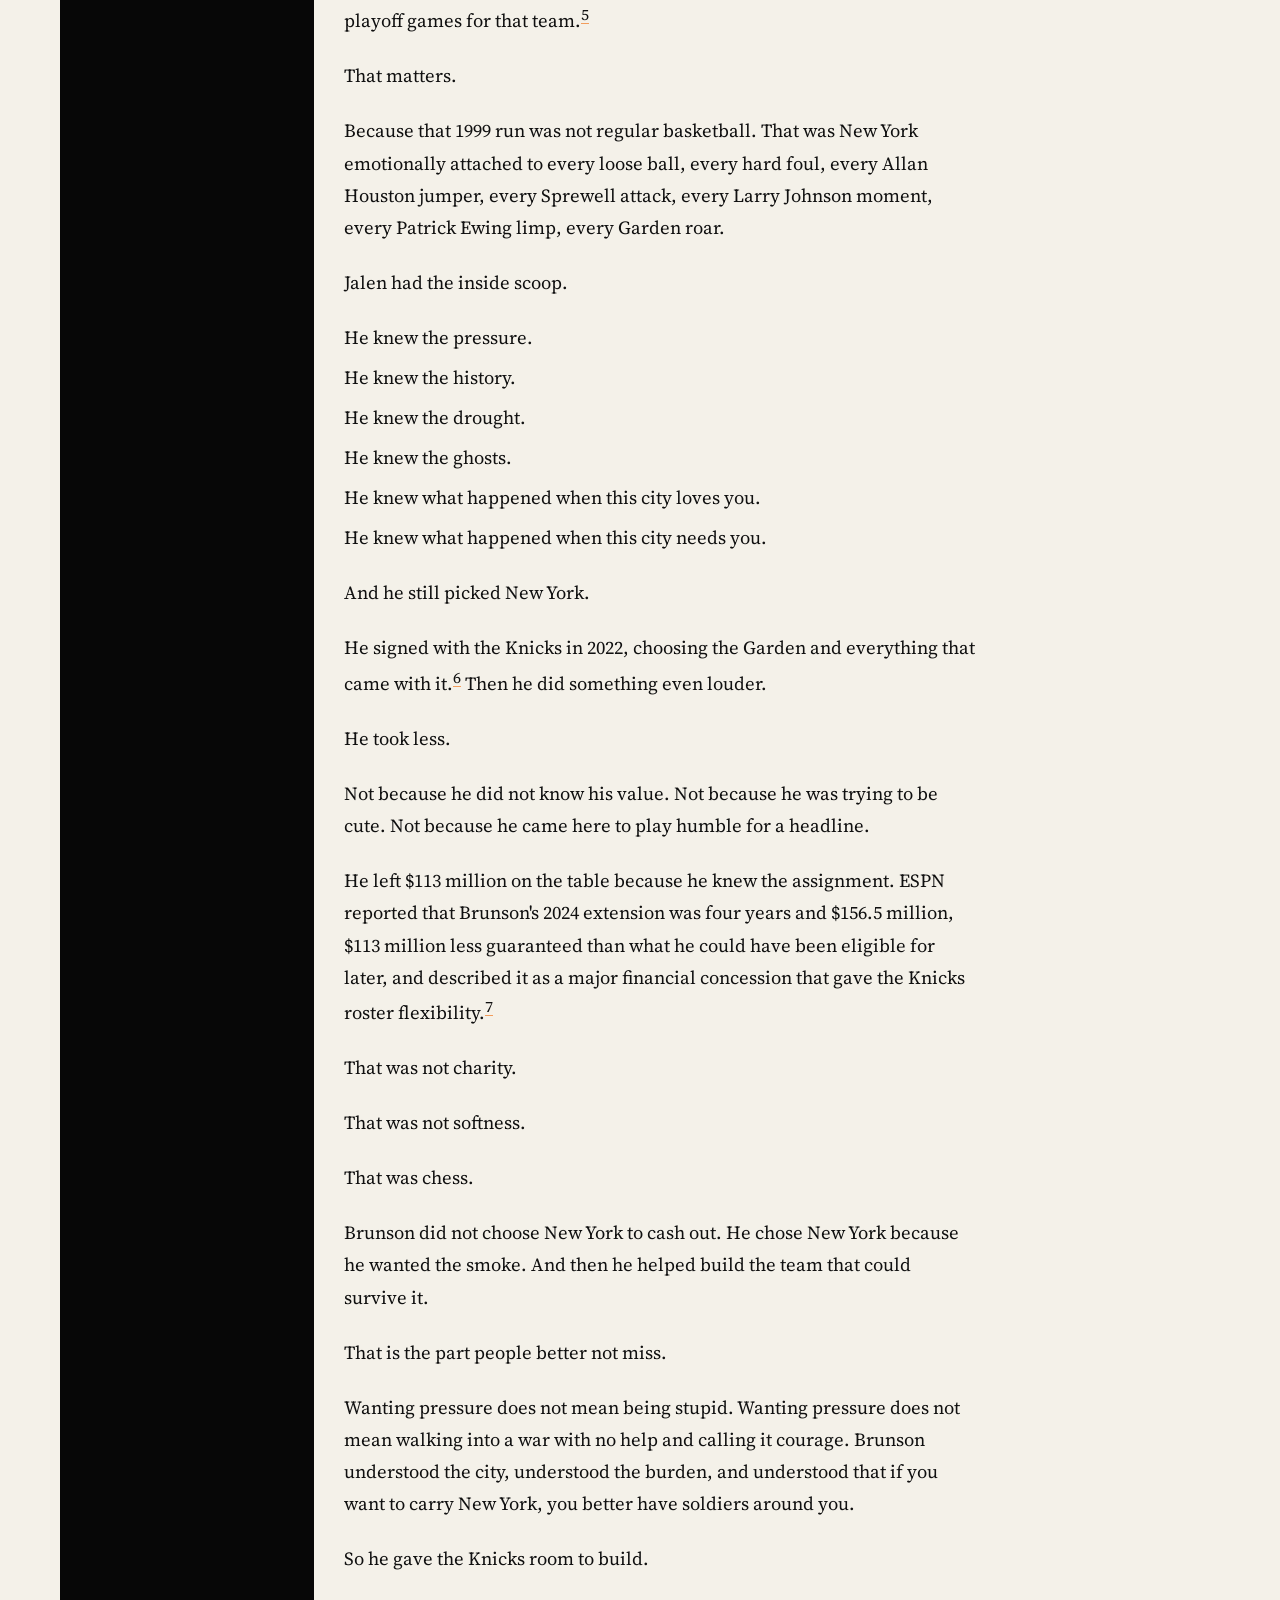
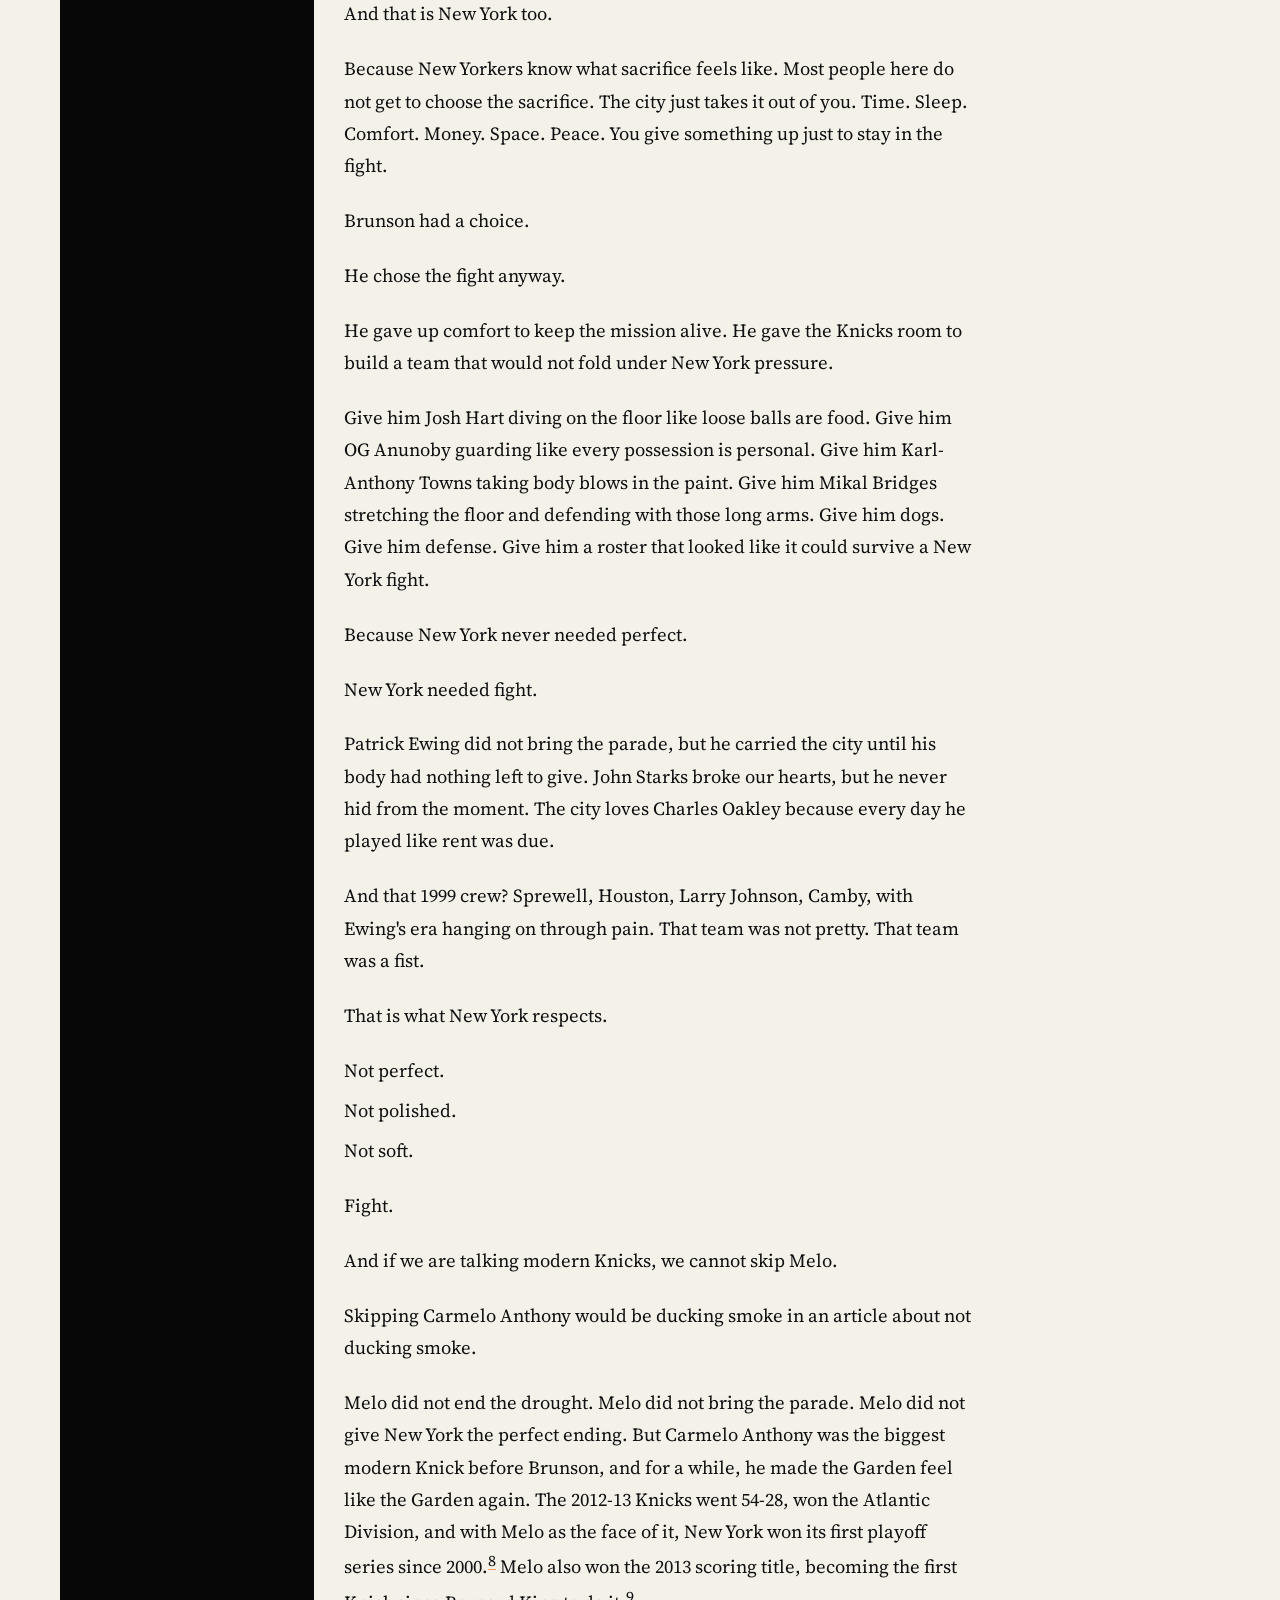
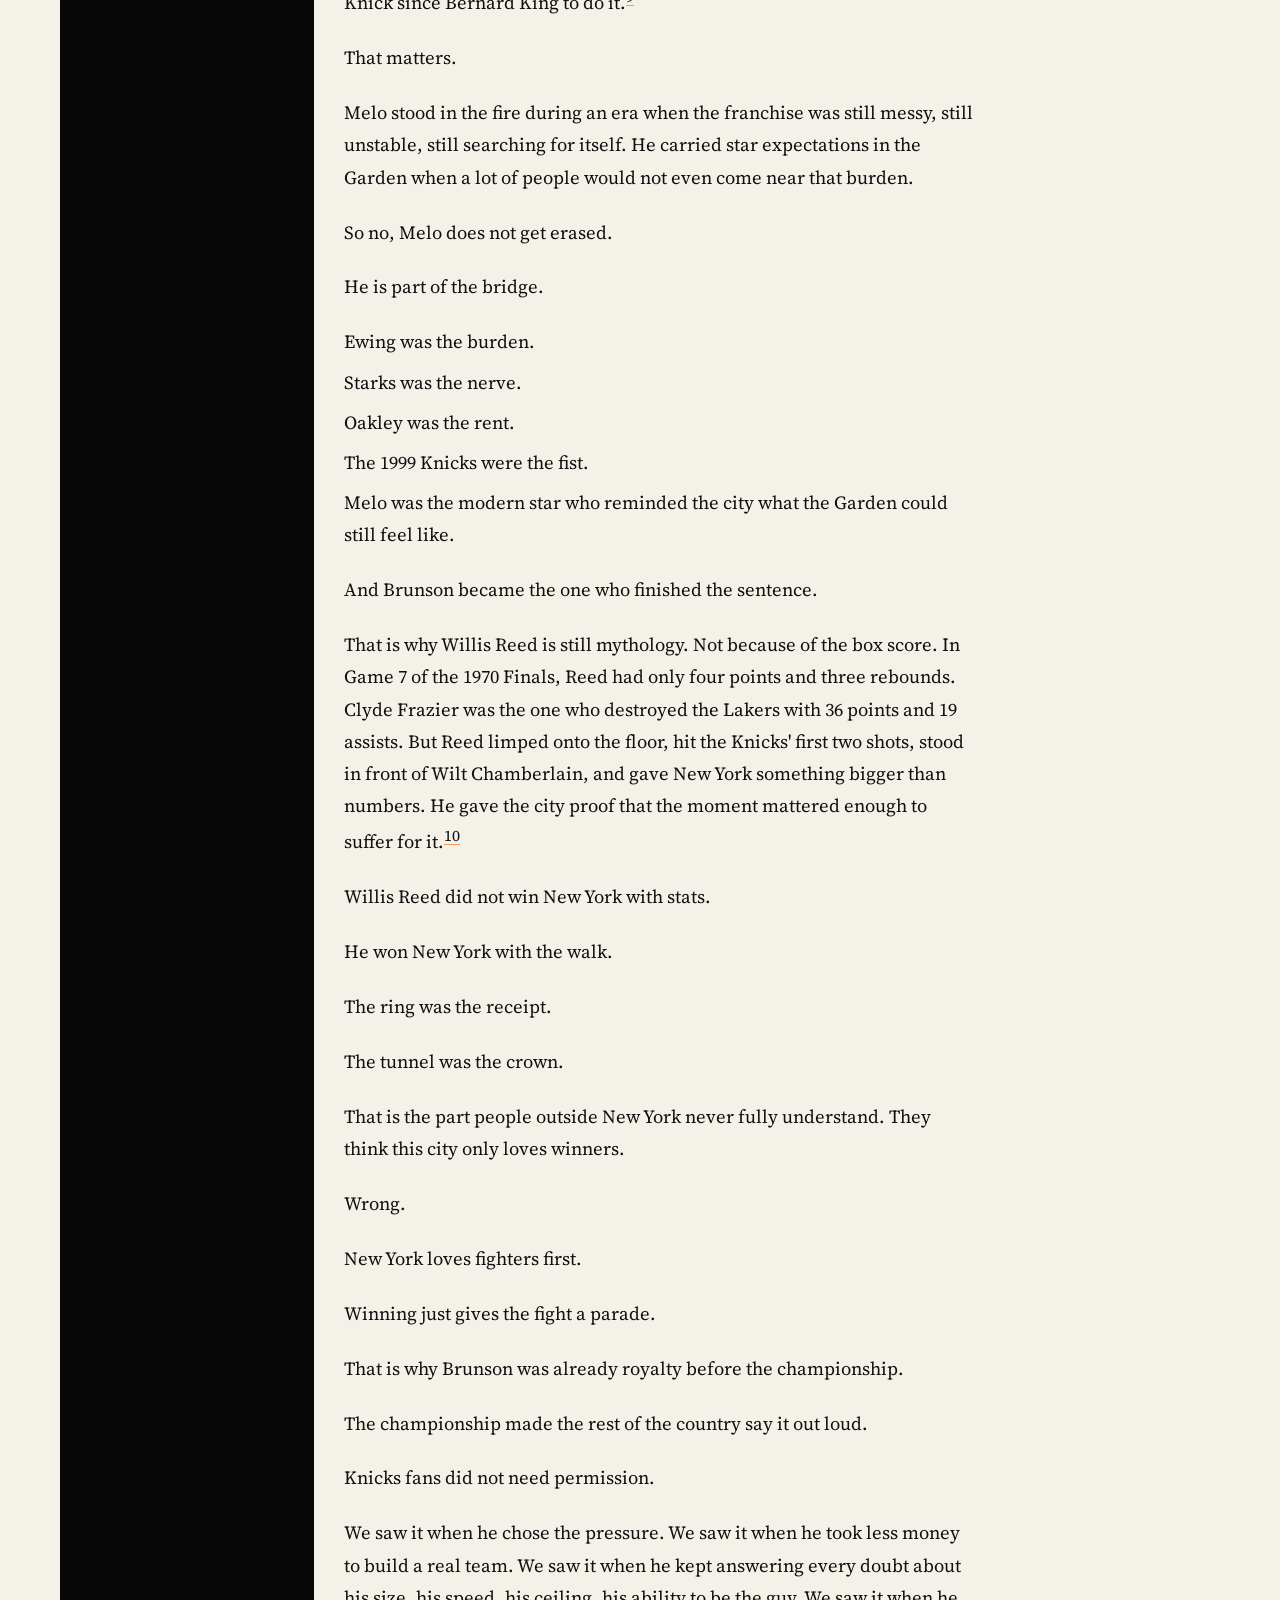
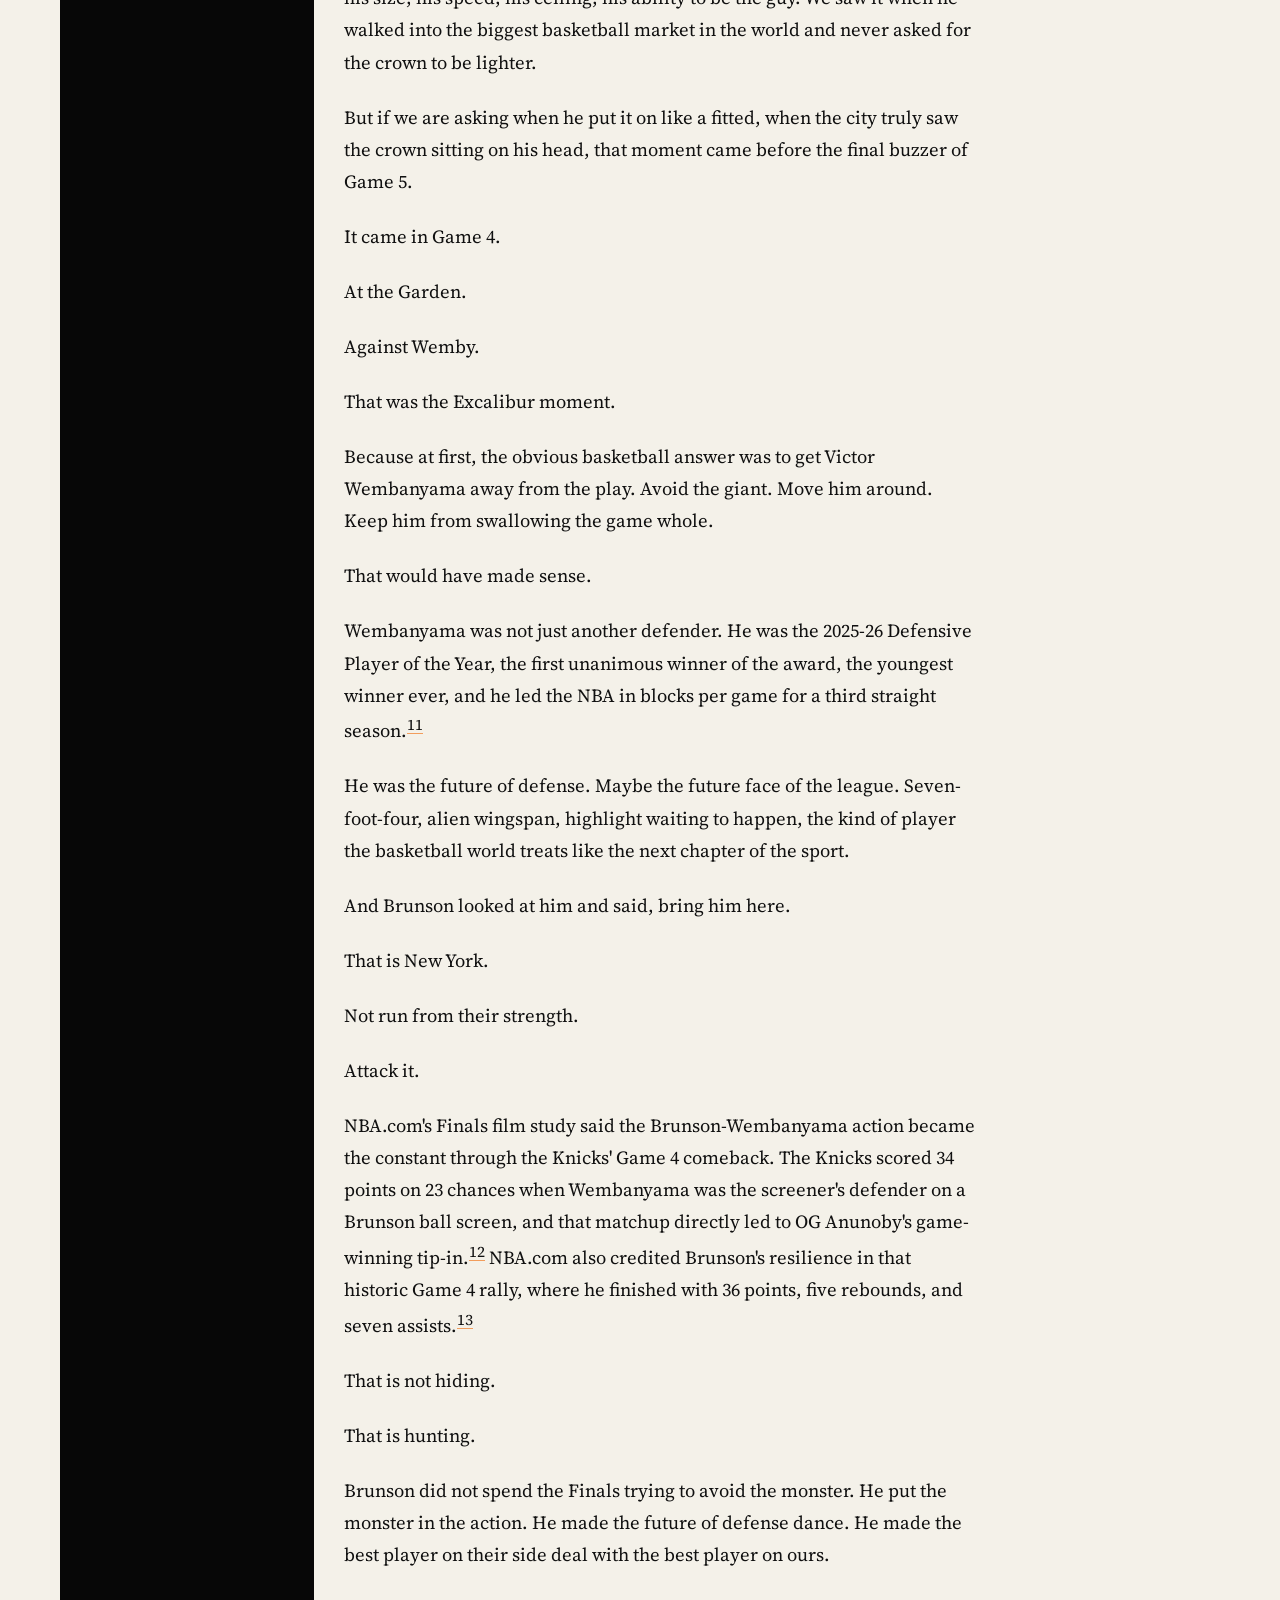
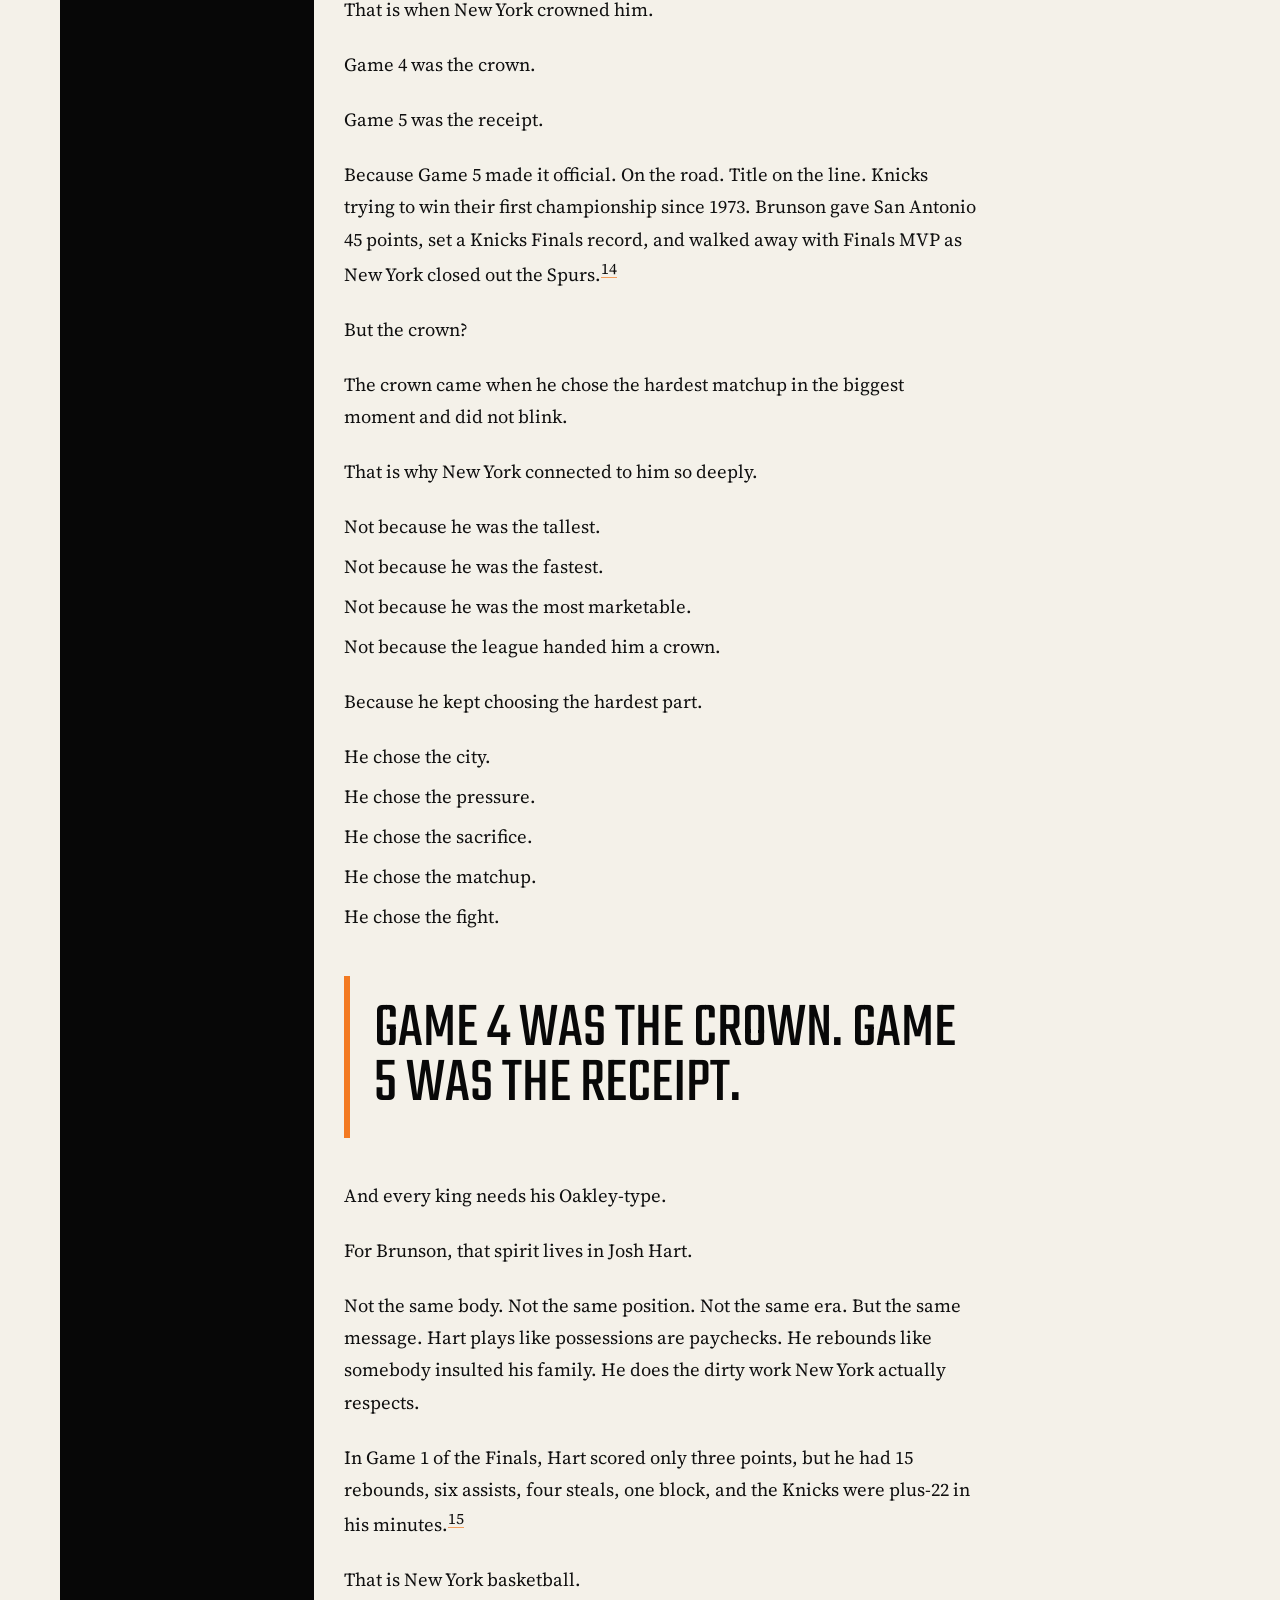
==== commit 71223a49: "Replace narration with verified literal audio" ====
--- a/heavy-is-the-crown-brunson-wanted-the-smoke/index.html
+++ b/heavy-is-the-crown-brunson-wanted-the-smoke/index.html
@@ -86,7 +86,7 @@
             <div
               class="listen-panel"
               data-audio-reader
-              data-audio-playlist="../assets/audio/crown-journal-brunson-brooklyn-01.mp3, ../assets/audio/crown-journal-brunson-brooklyn-02.mp3, ../assets/audio/crown-journal-brunson-brooklyn-03.mp3, ../assets/audio/crown-journal-brunson-brooklyn-04.mp3, ../assets/audio/crown-journal-brunson-brooklyn-05.mp3, ../assets/audio/crown-journal-brunson-brooklyn-06.mp3"
+              data-audio-playlist="../assets/audio/crown-journal-brunson-literal-01.mp3, ../assets/audio/crown-journal-brunson-literal-02.mp3, ../assets/audio/crown-journal-brunson-literal-03.mp3, ../assets/audio/crown-journal-brunson-literal-04.mp3, ../assets/audio/crown-journal-brunson-literal-05.mp3, ../assets/audio/crown-journal-brunson-literal-06.mp3, ../assets/audio/crown-journal-brunson-literal-07.mp3, ../assets/audio/crown-journal-brunson-literal-08.mp3, ../assets/audio/crown-journal-brunson-literal-09.mp3, ../assets/audio/crown-journal-brunson-literal-10.mp3, ../assets/audio/crown-journal-brunson-literal-11.mp3, ../assets/audio/crown-journal-brunson-literal-12.mp3, ../assets/audio/crown-journal-brunson-literal-13.mp3, ../assets/audio/crown-journal-brunson-literal-14.mp3, ../assets/audio/crown-journal-brunson-literal-15.mp3, ../assets/audio/crown-journal-brunson-literal-16.mp3, ../assets/audio/crown-journal-brunson-literal-17.mp3, ../assets/audio/crown-journal-brunson-literal-18.mp3, ../assets/audio/crown-journal-brunson-literal-19.mp3, ../assets/audio/crown-journal-brunson-literal-20.mp3"
               aria-label="Listen to article"
             >
               <div class="listen-copy">
--- a/styles.css
+++ b/styles.css
@@ -295,9 +295,11 @@
 }
 
 .listen-segment-list {
-  display: grid;
-  grid-template-columns: repeat(6, 34px);
+  display: flex;
+  flex-wrap: wrap;
+  justify-content: flex-end;
   gap: 6px;
+  max-width: 394px;
 }
 
 .listen-segment {
@@ -751,8 +753,10 @@
   }
 
   .listen-segment-list {
-    grid-template-columns: repeat(6, minmax(32px, 1fr));
+    display: grid;
+    grid-template-columns: repeat(5, minmax(32px, 1fr));
     width: 100%;
+    max-width: none;
   }
 
   .listen-segment {
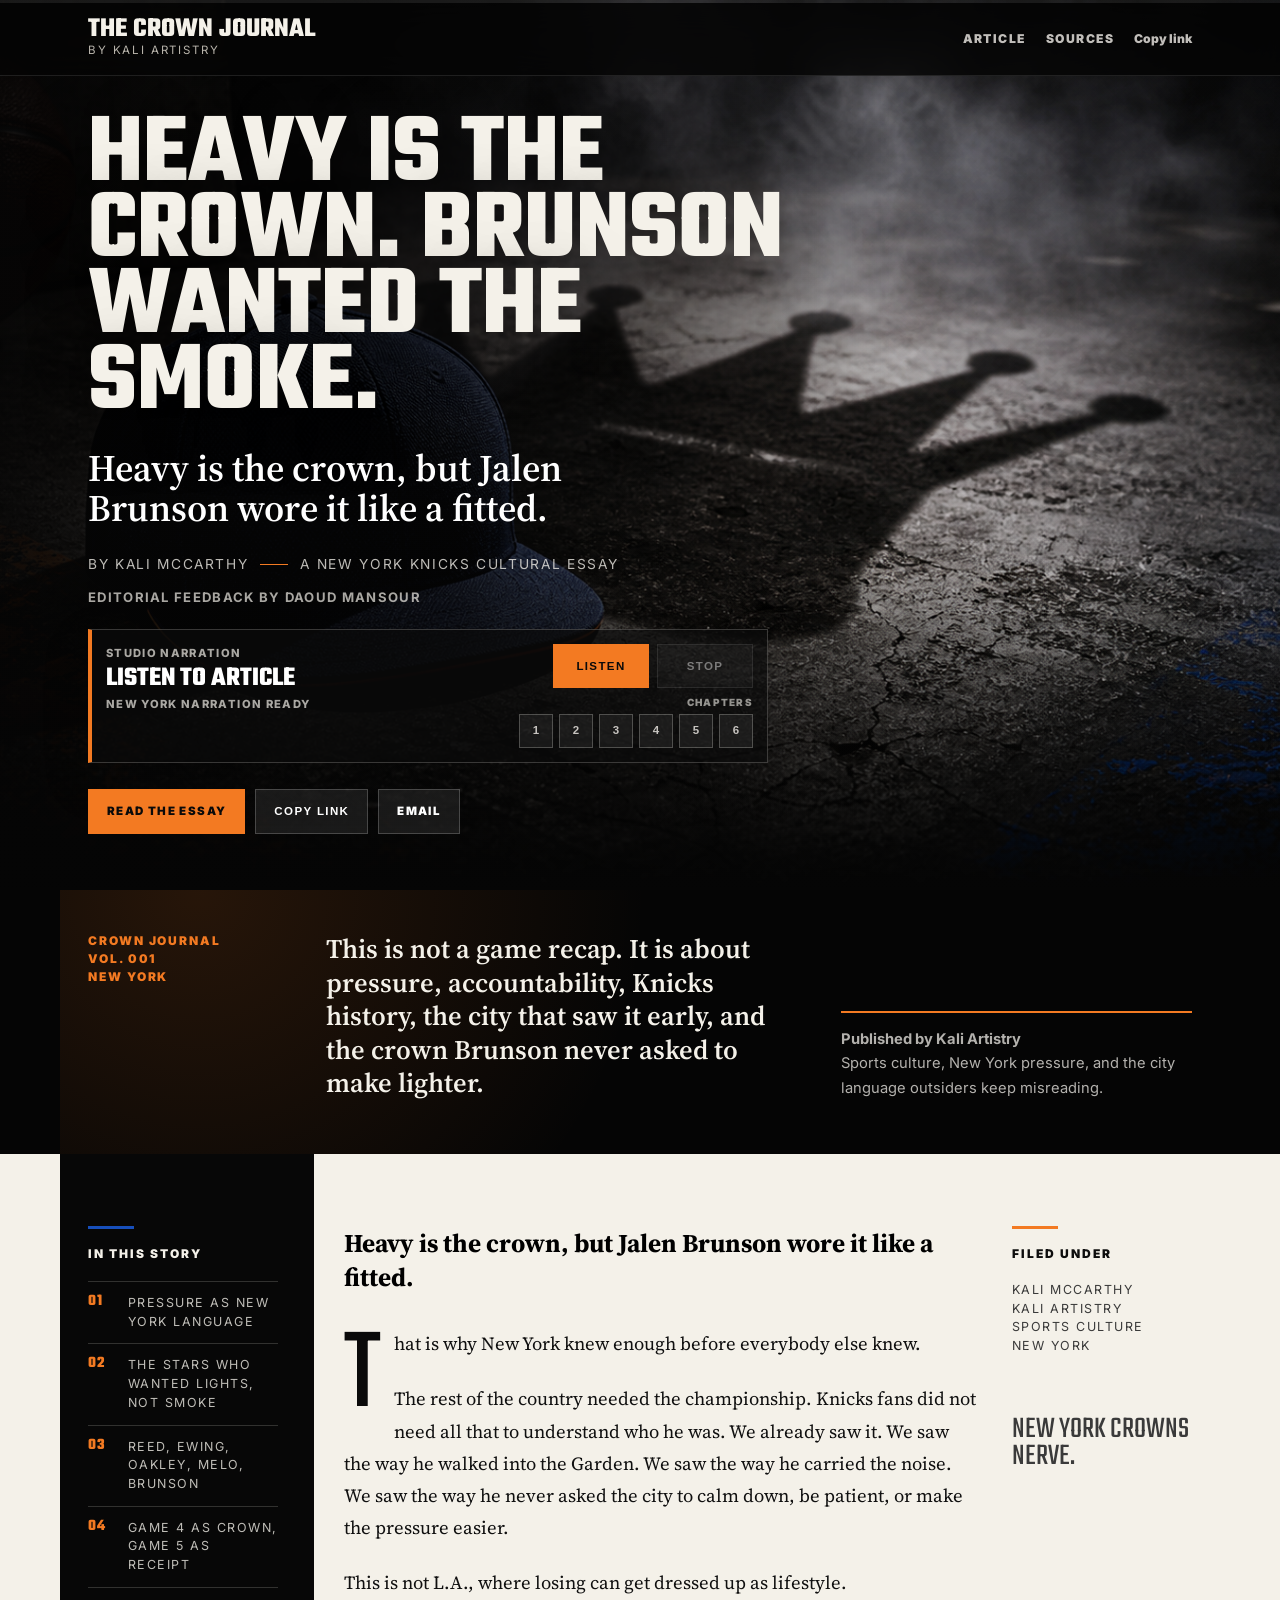
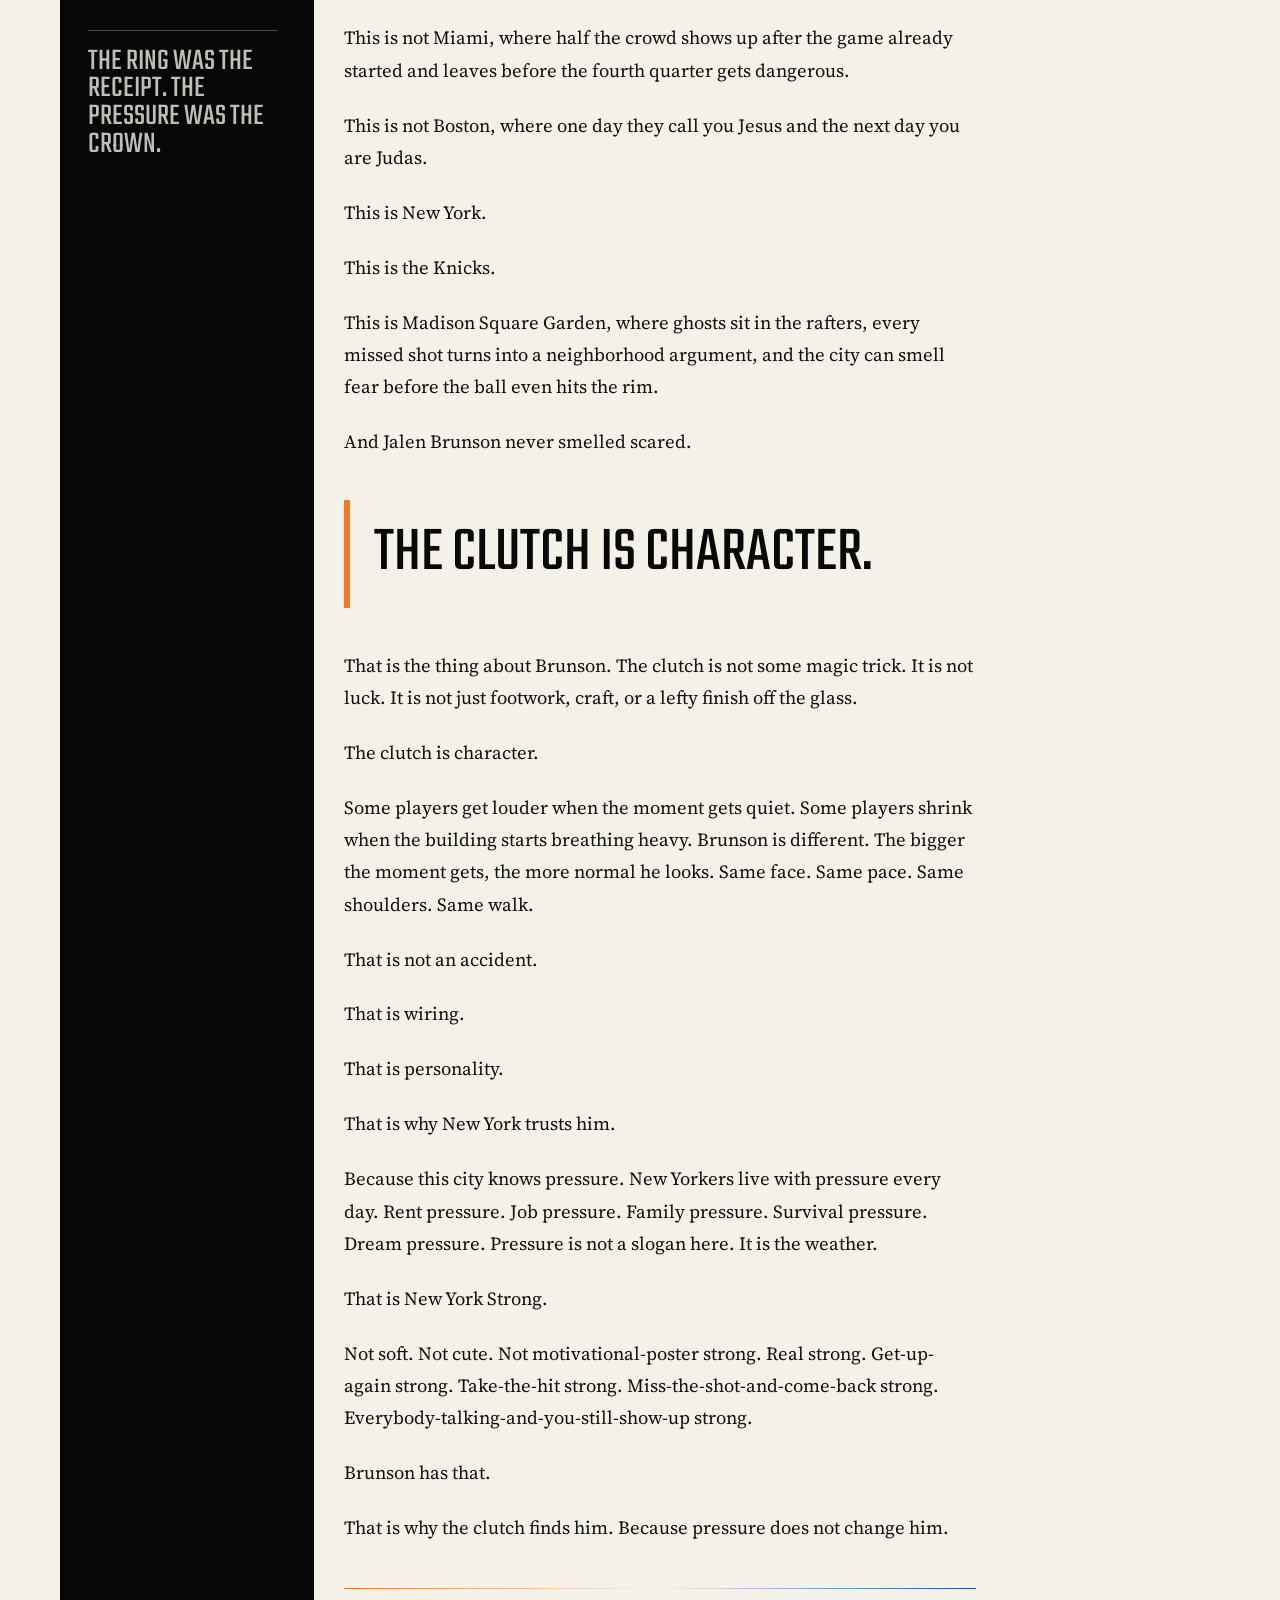
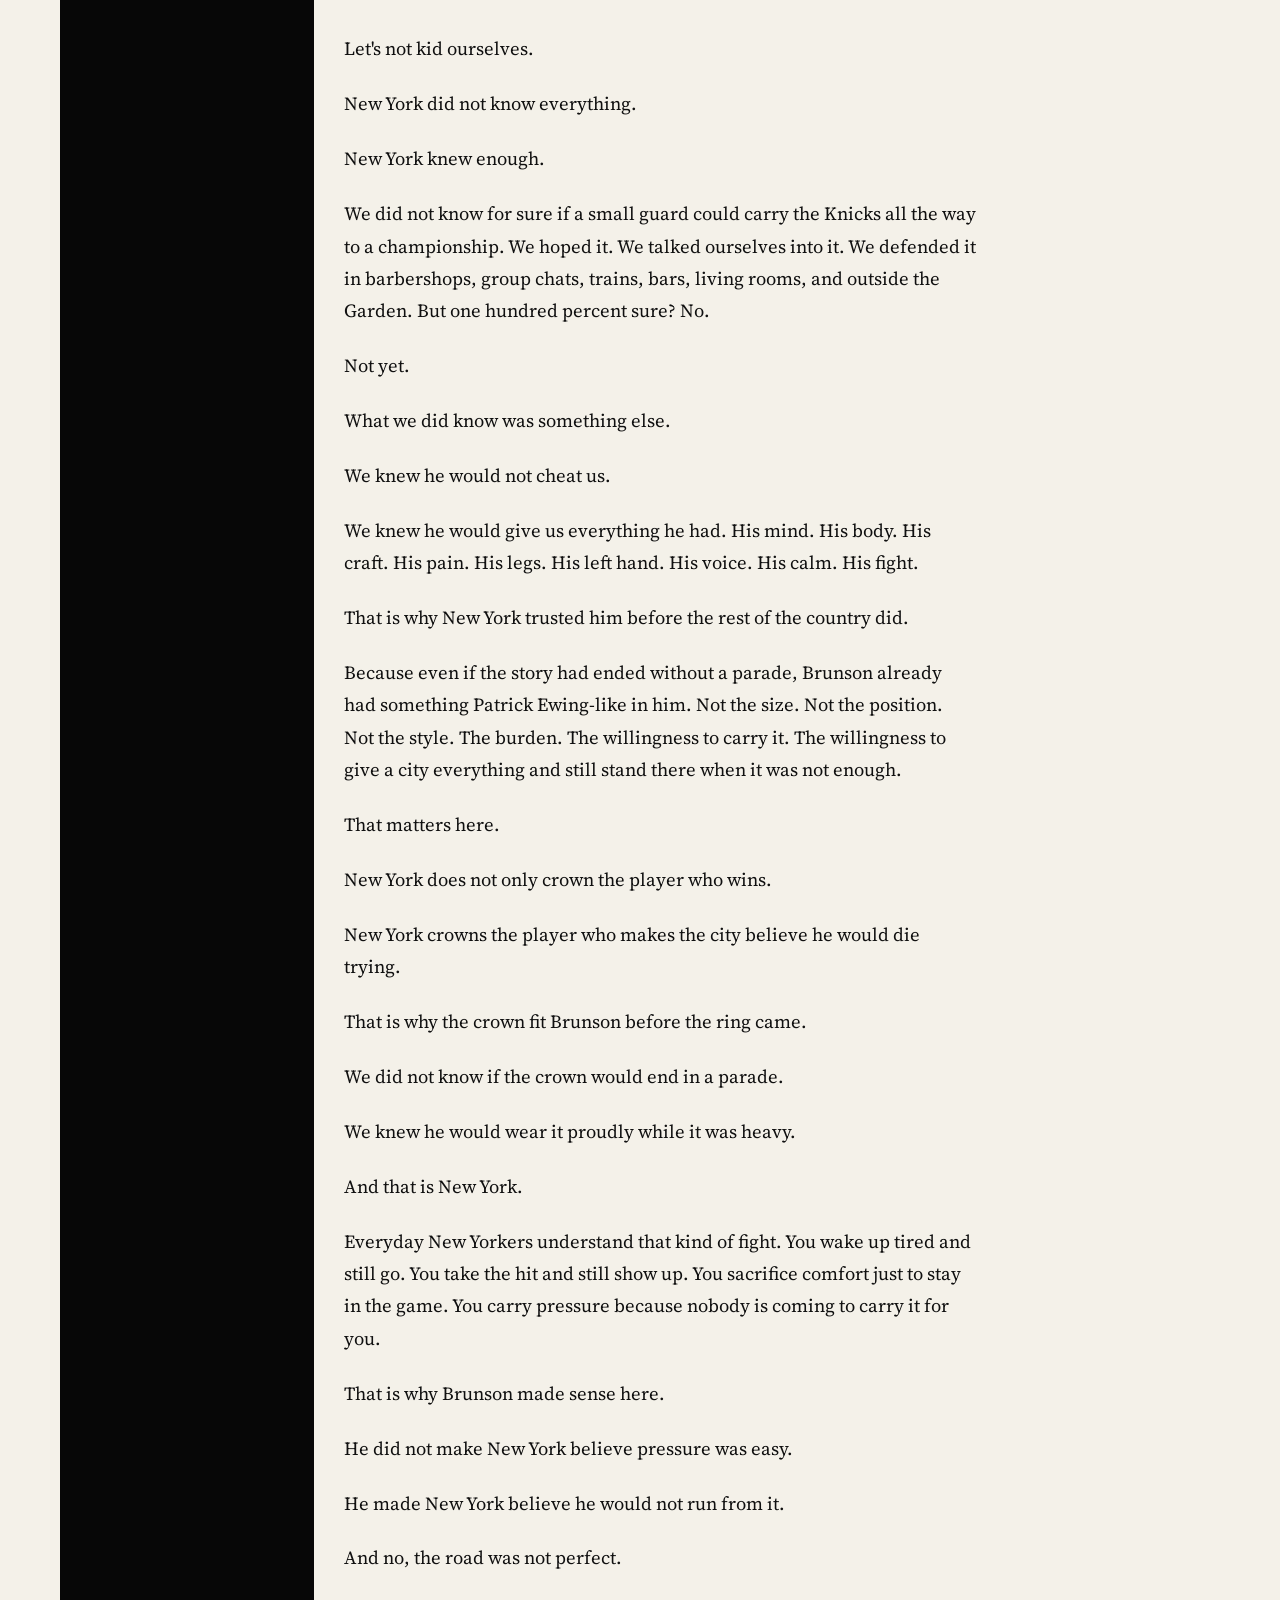
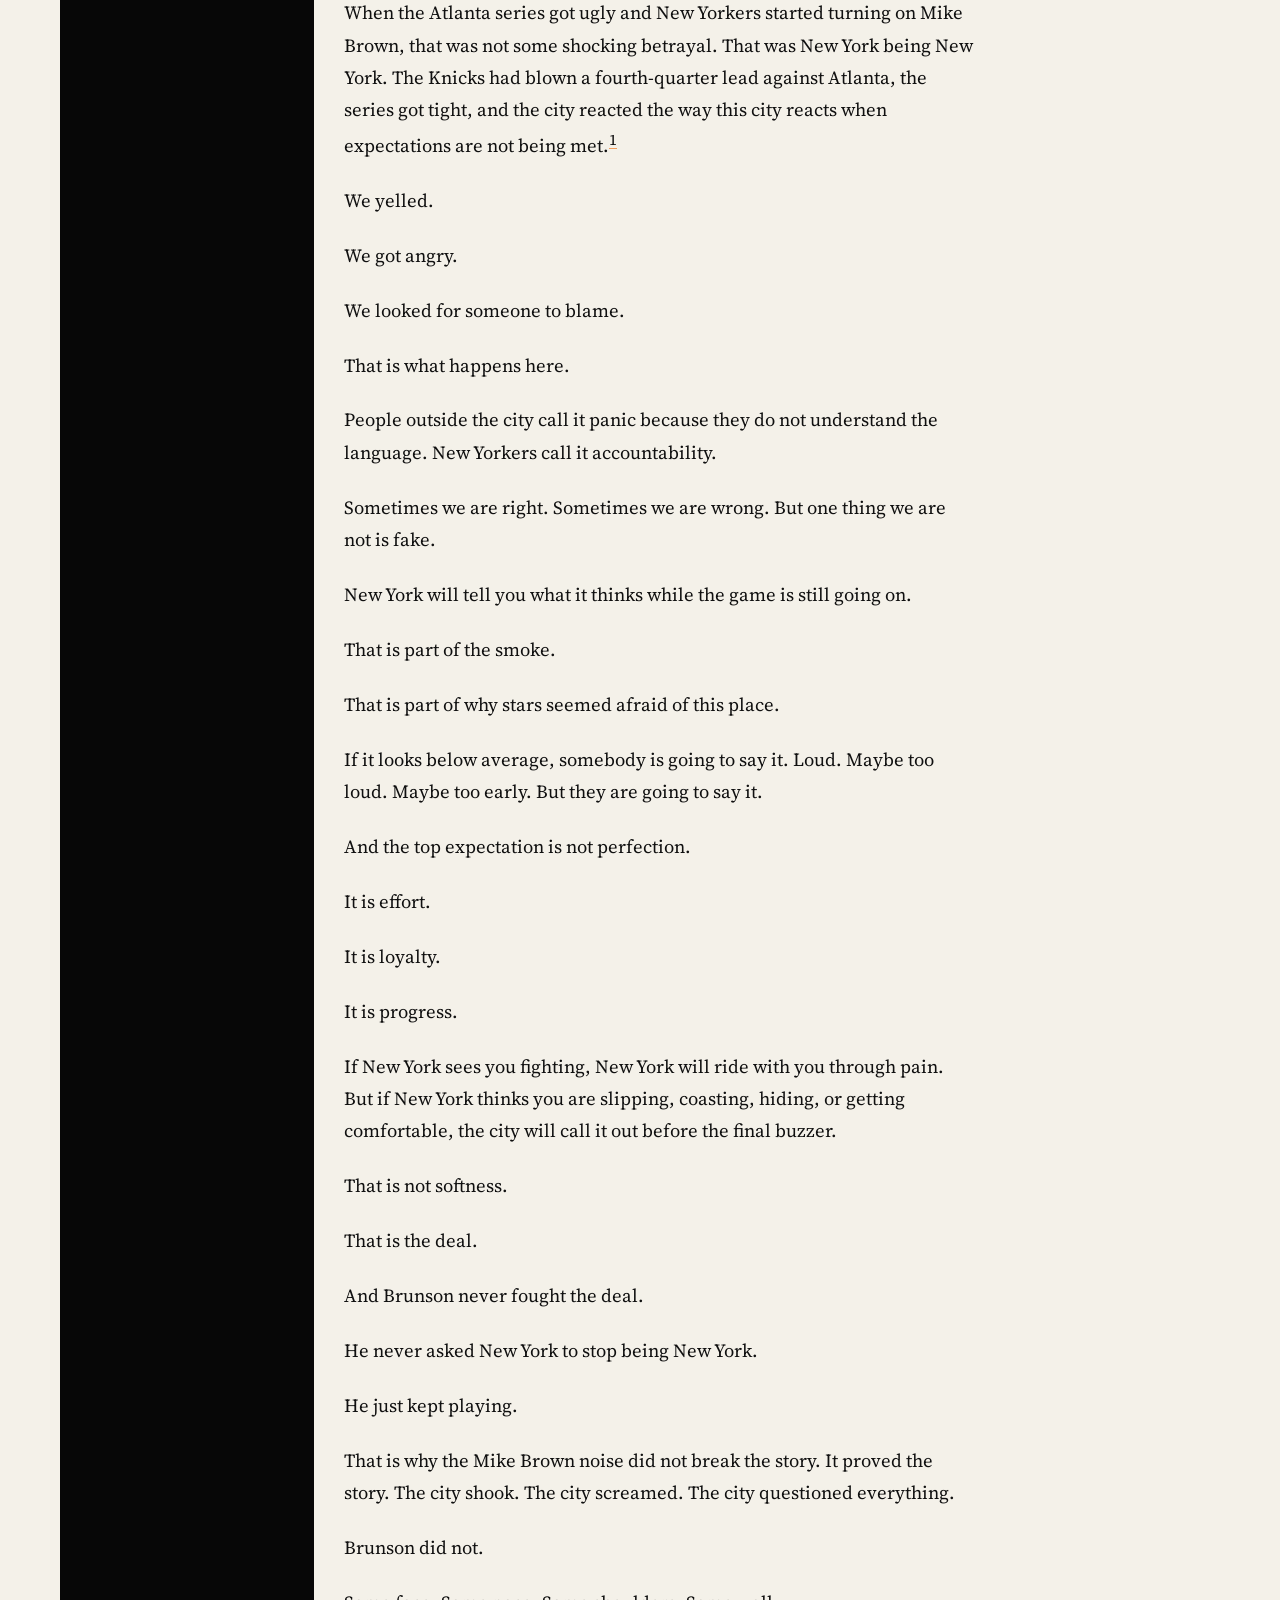
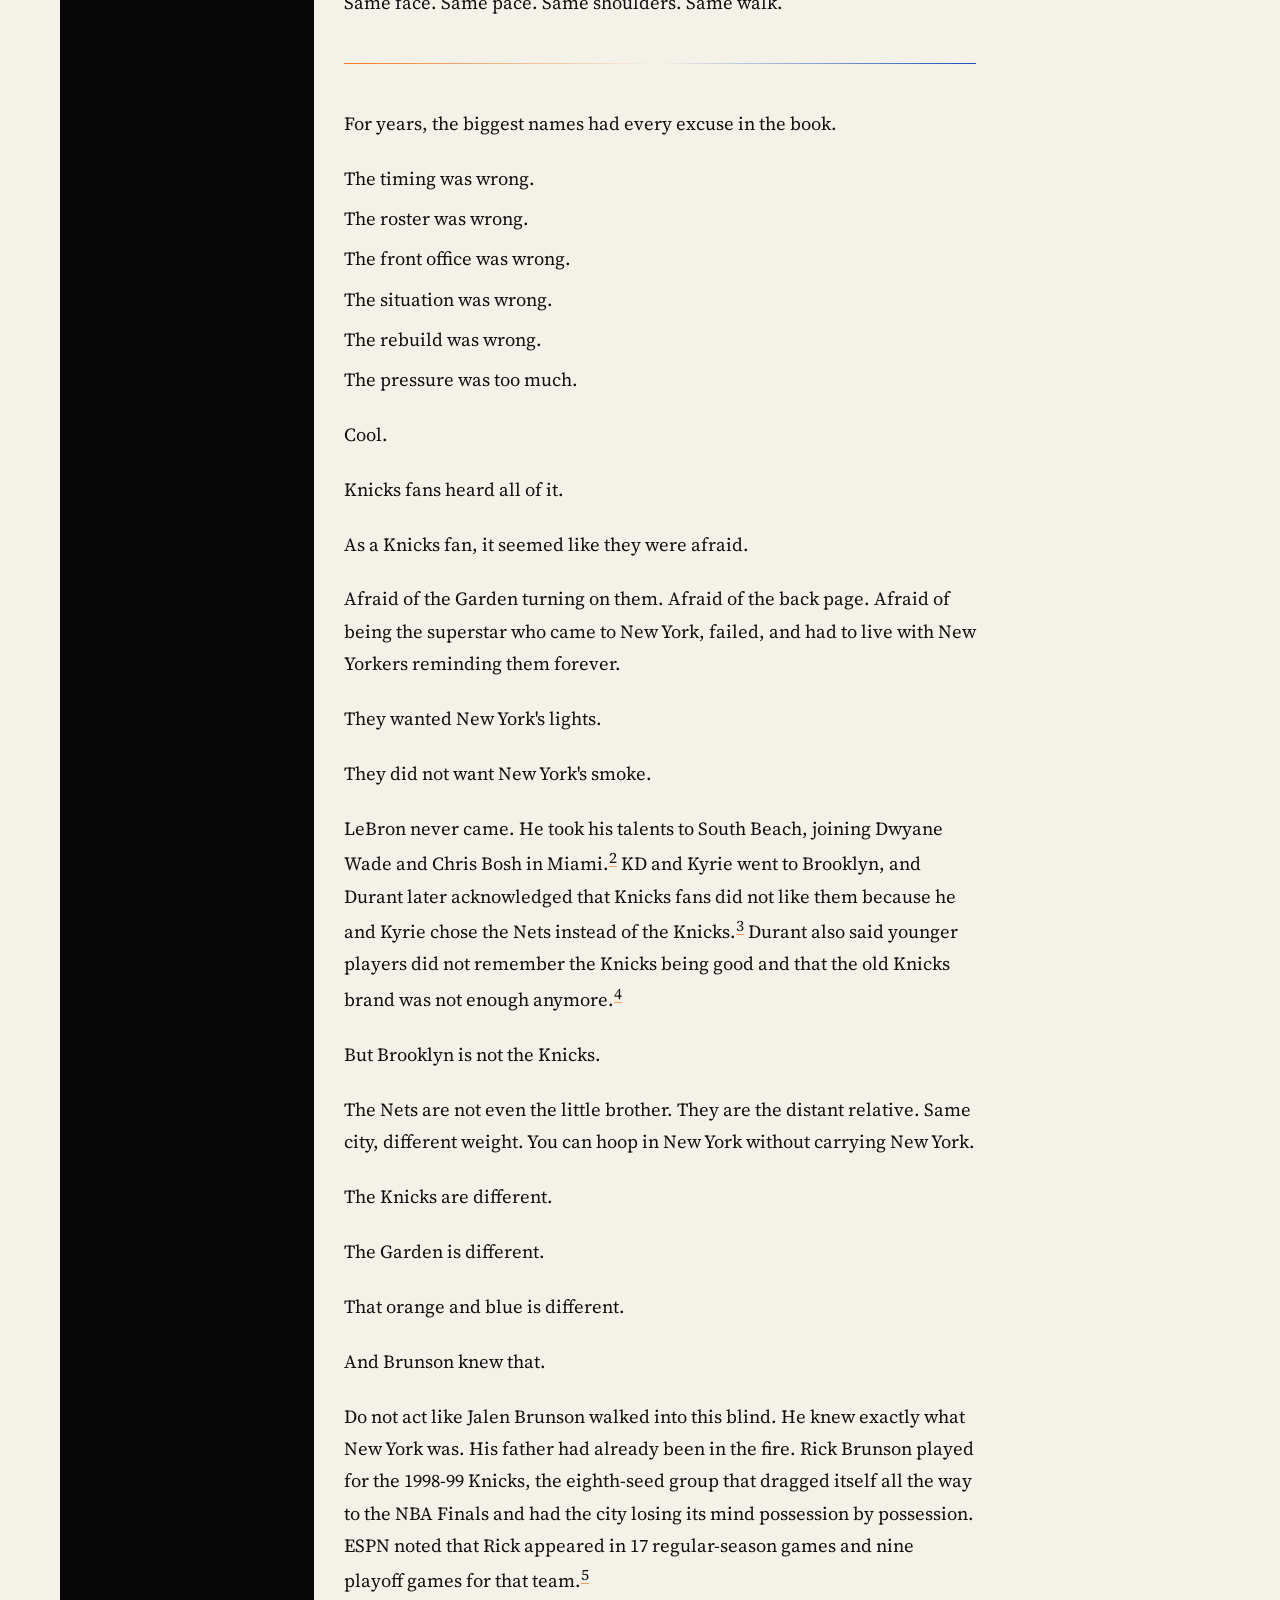
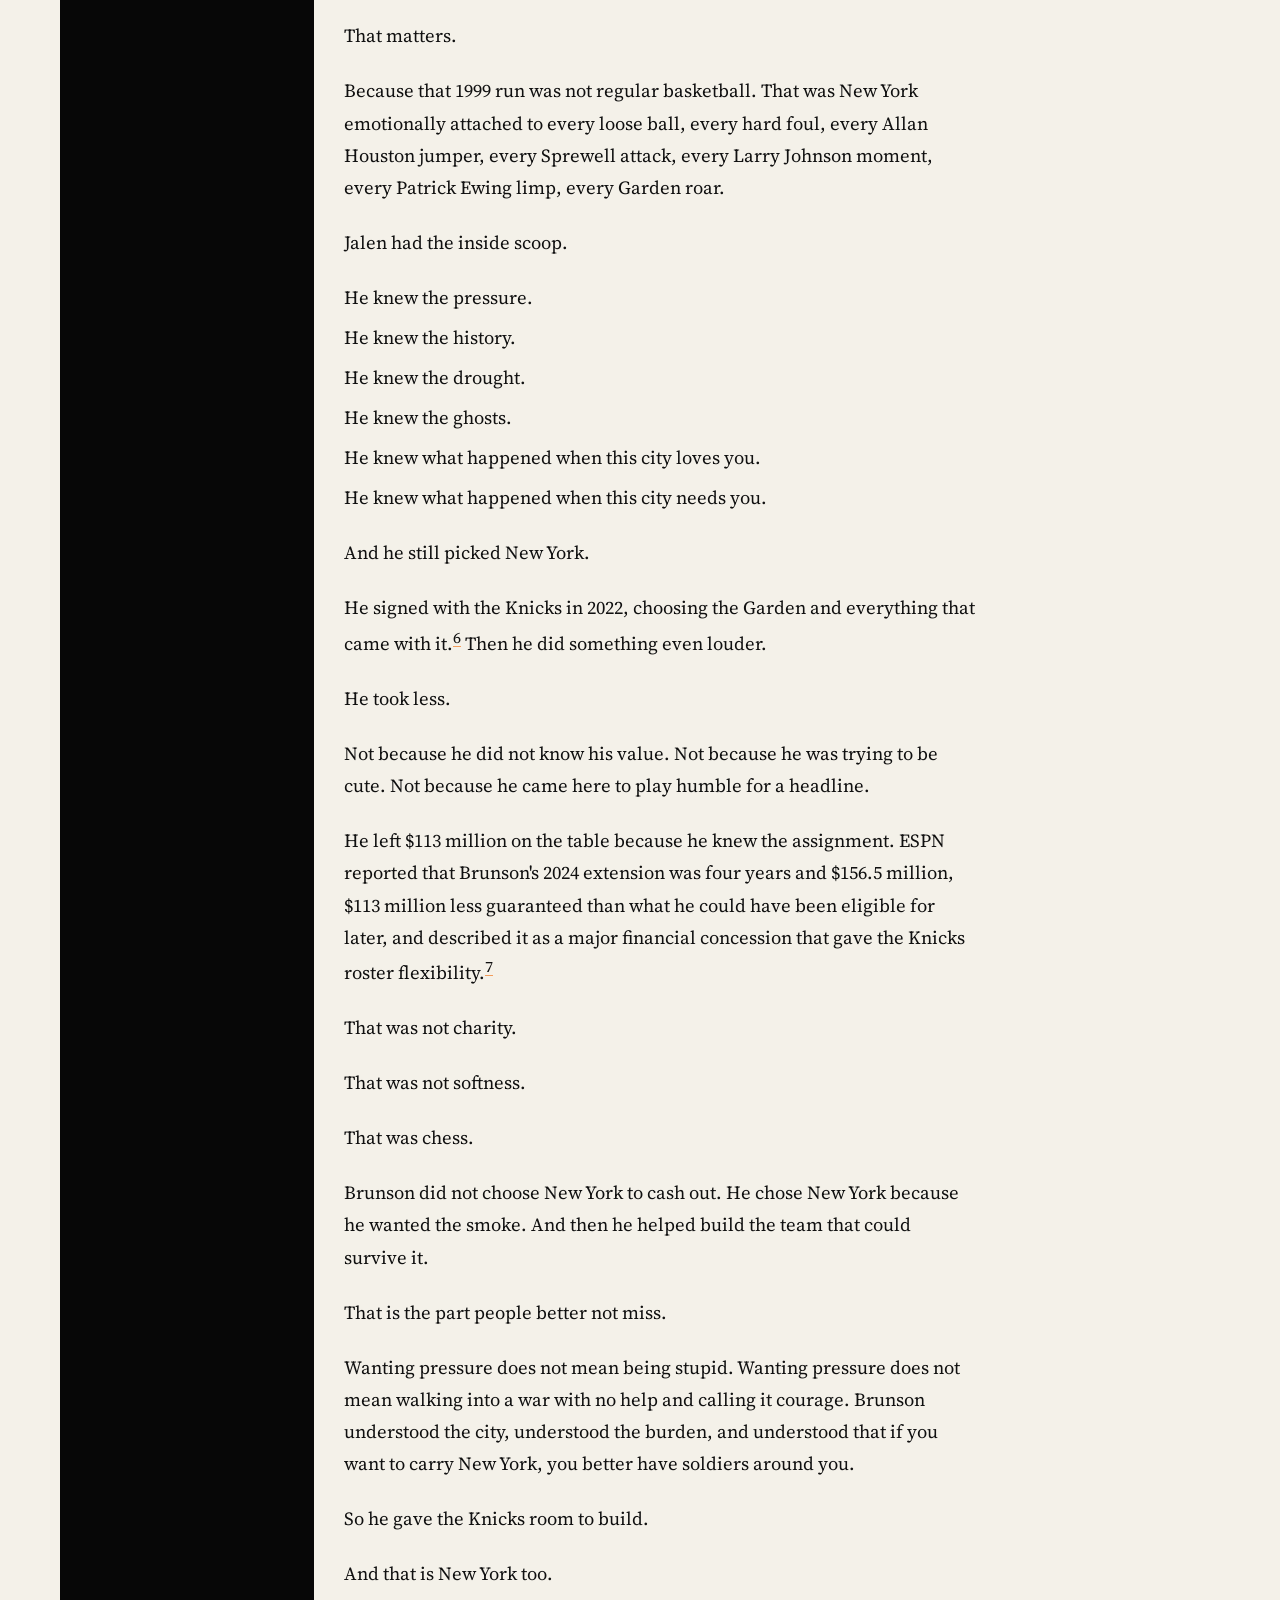
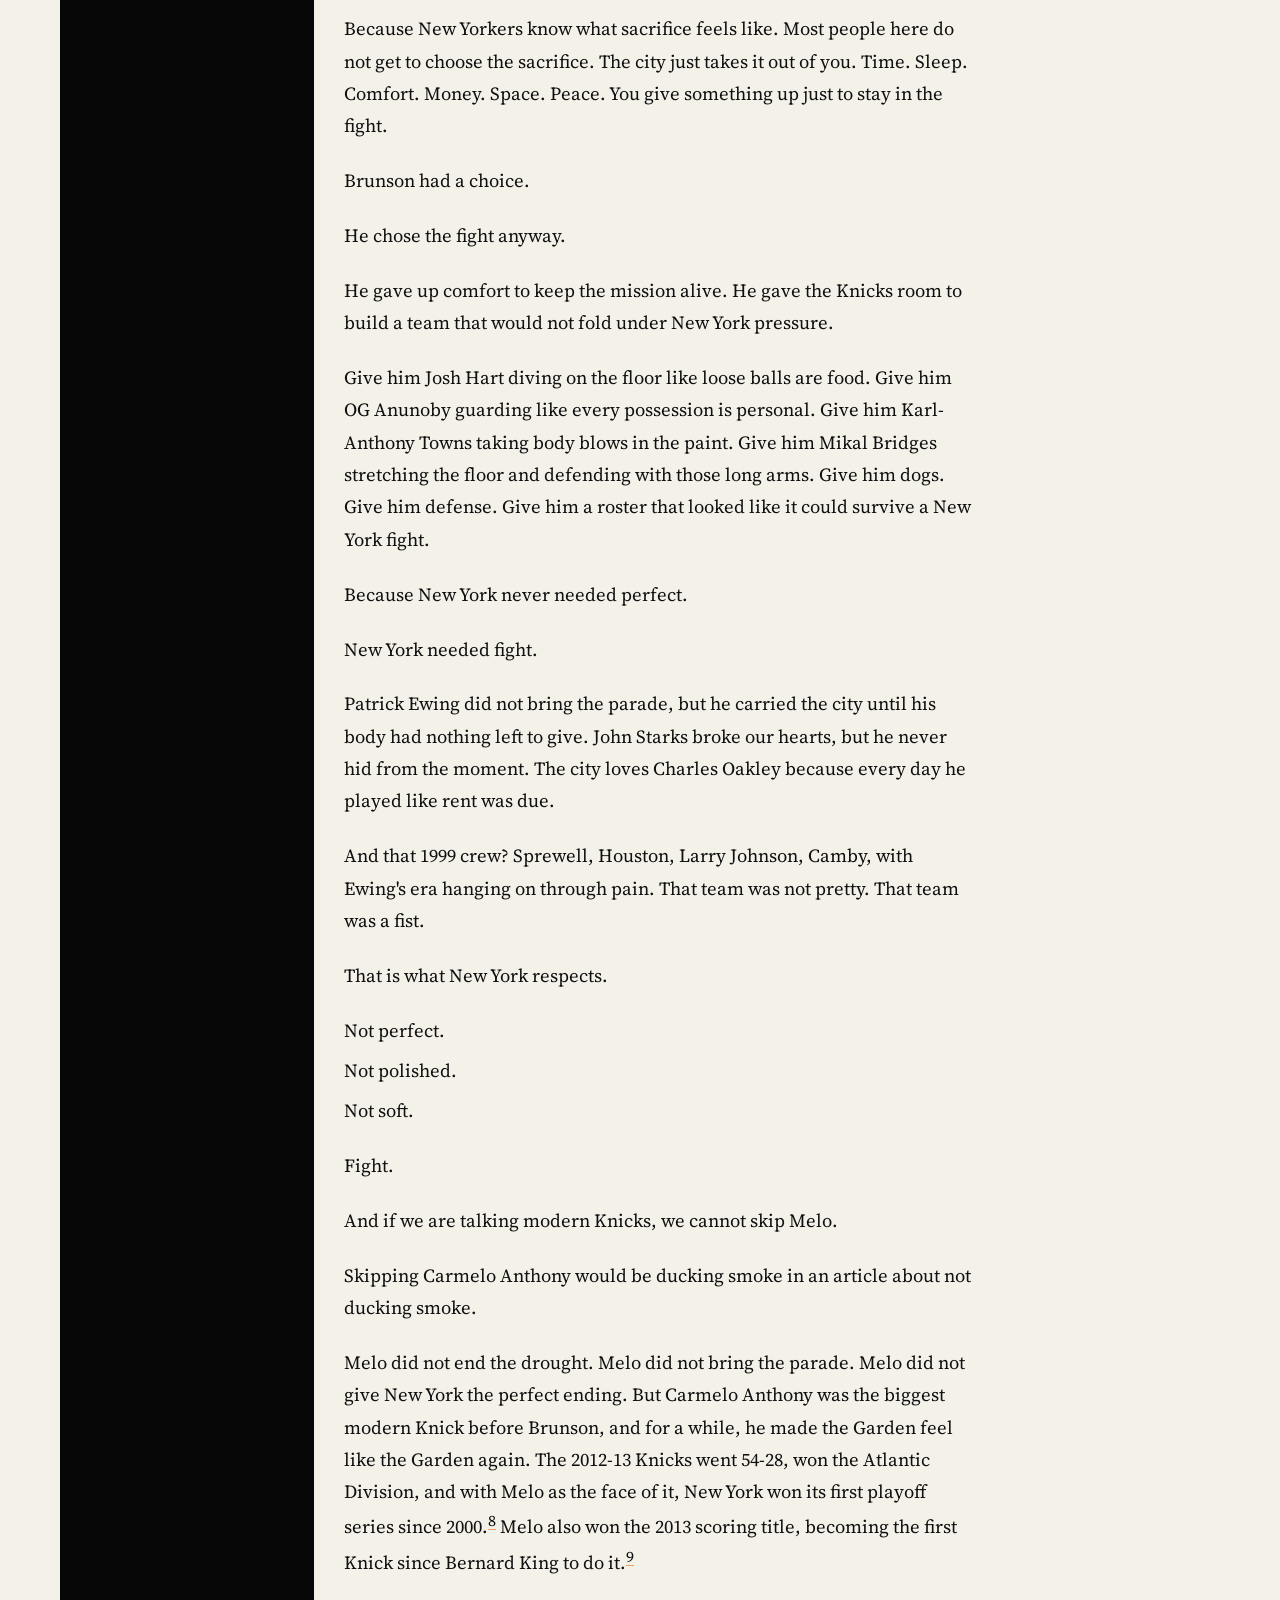
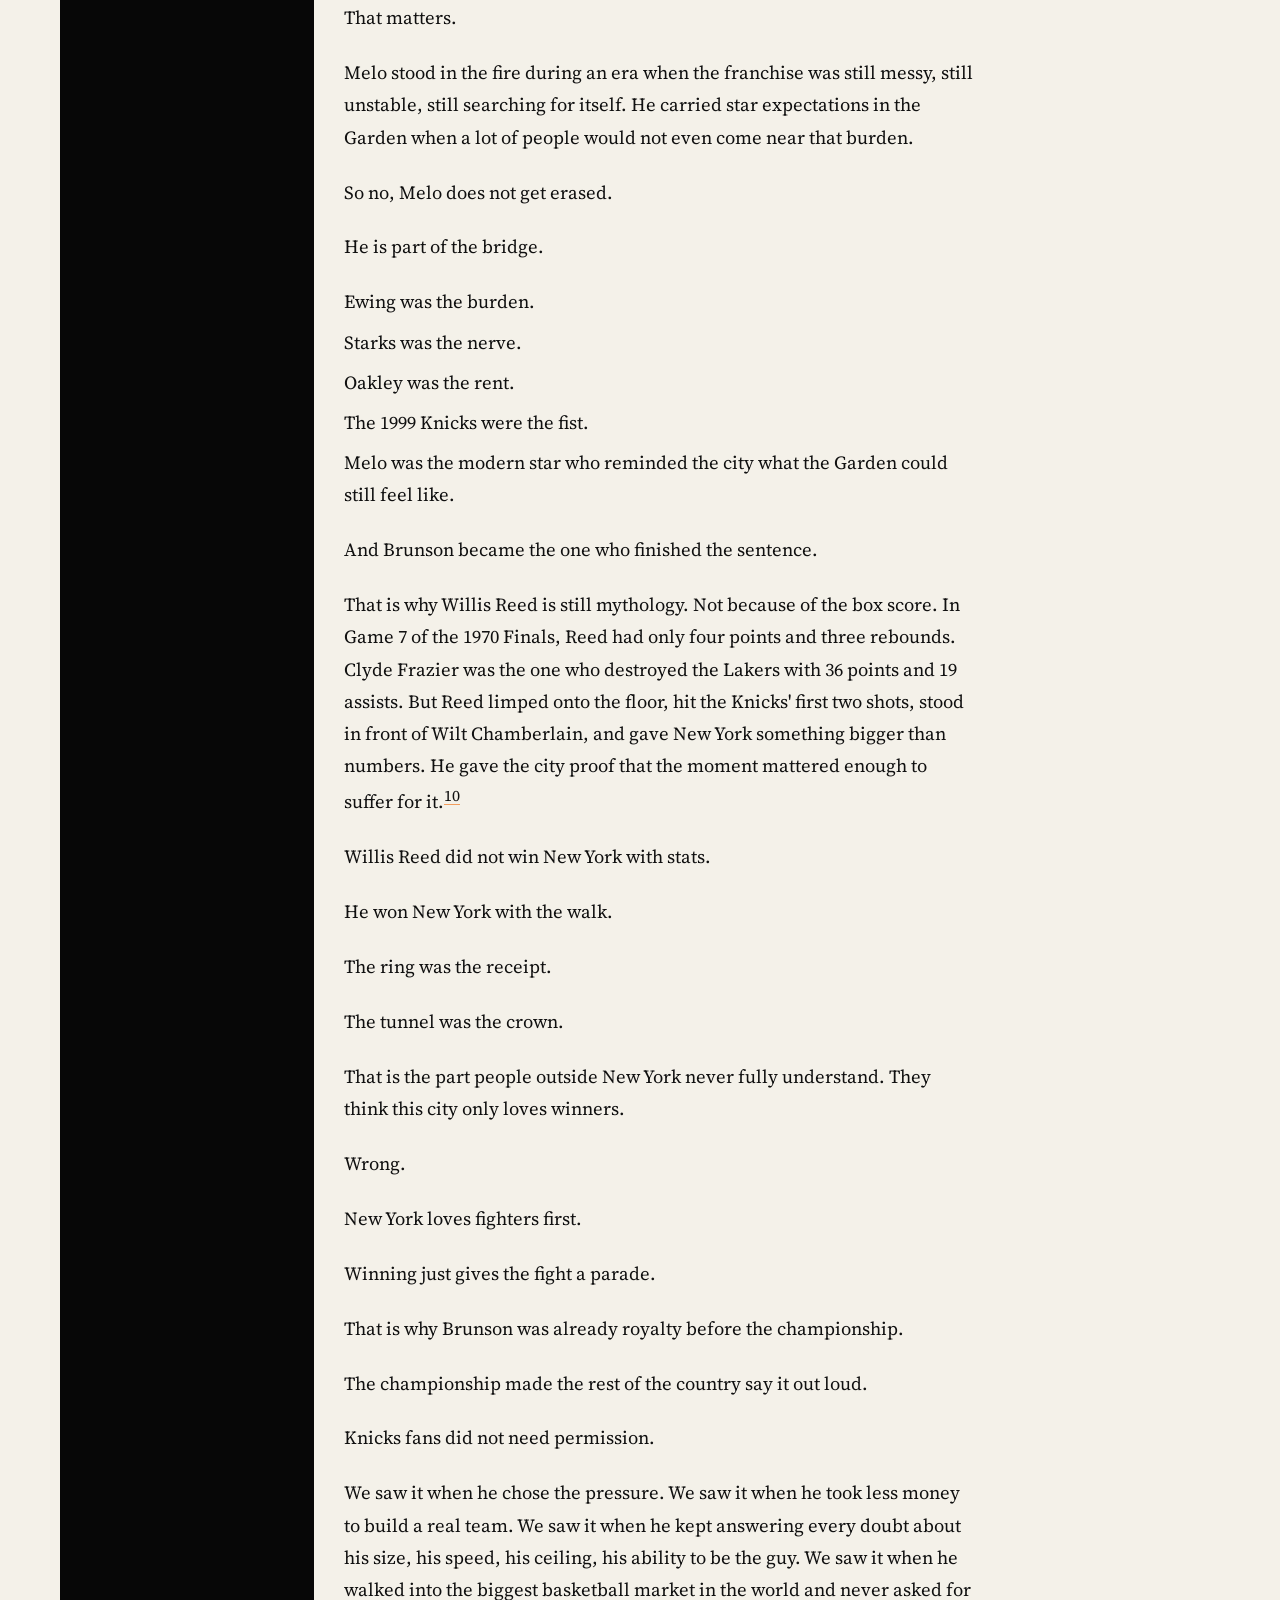
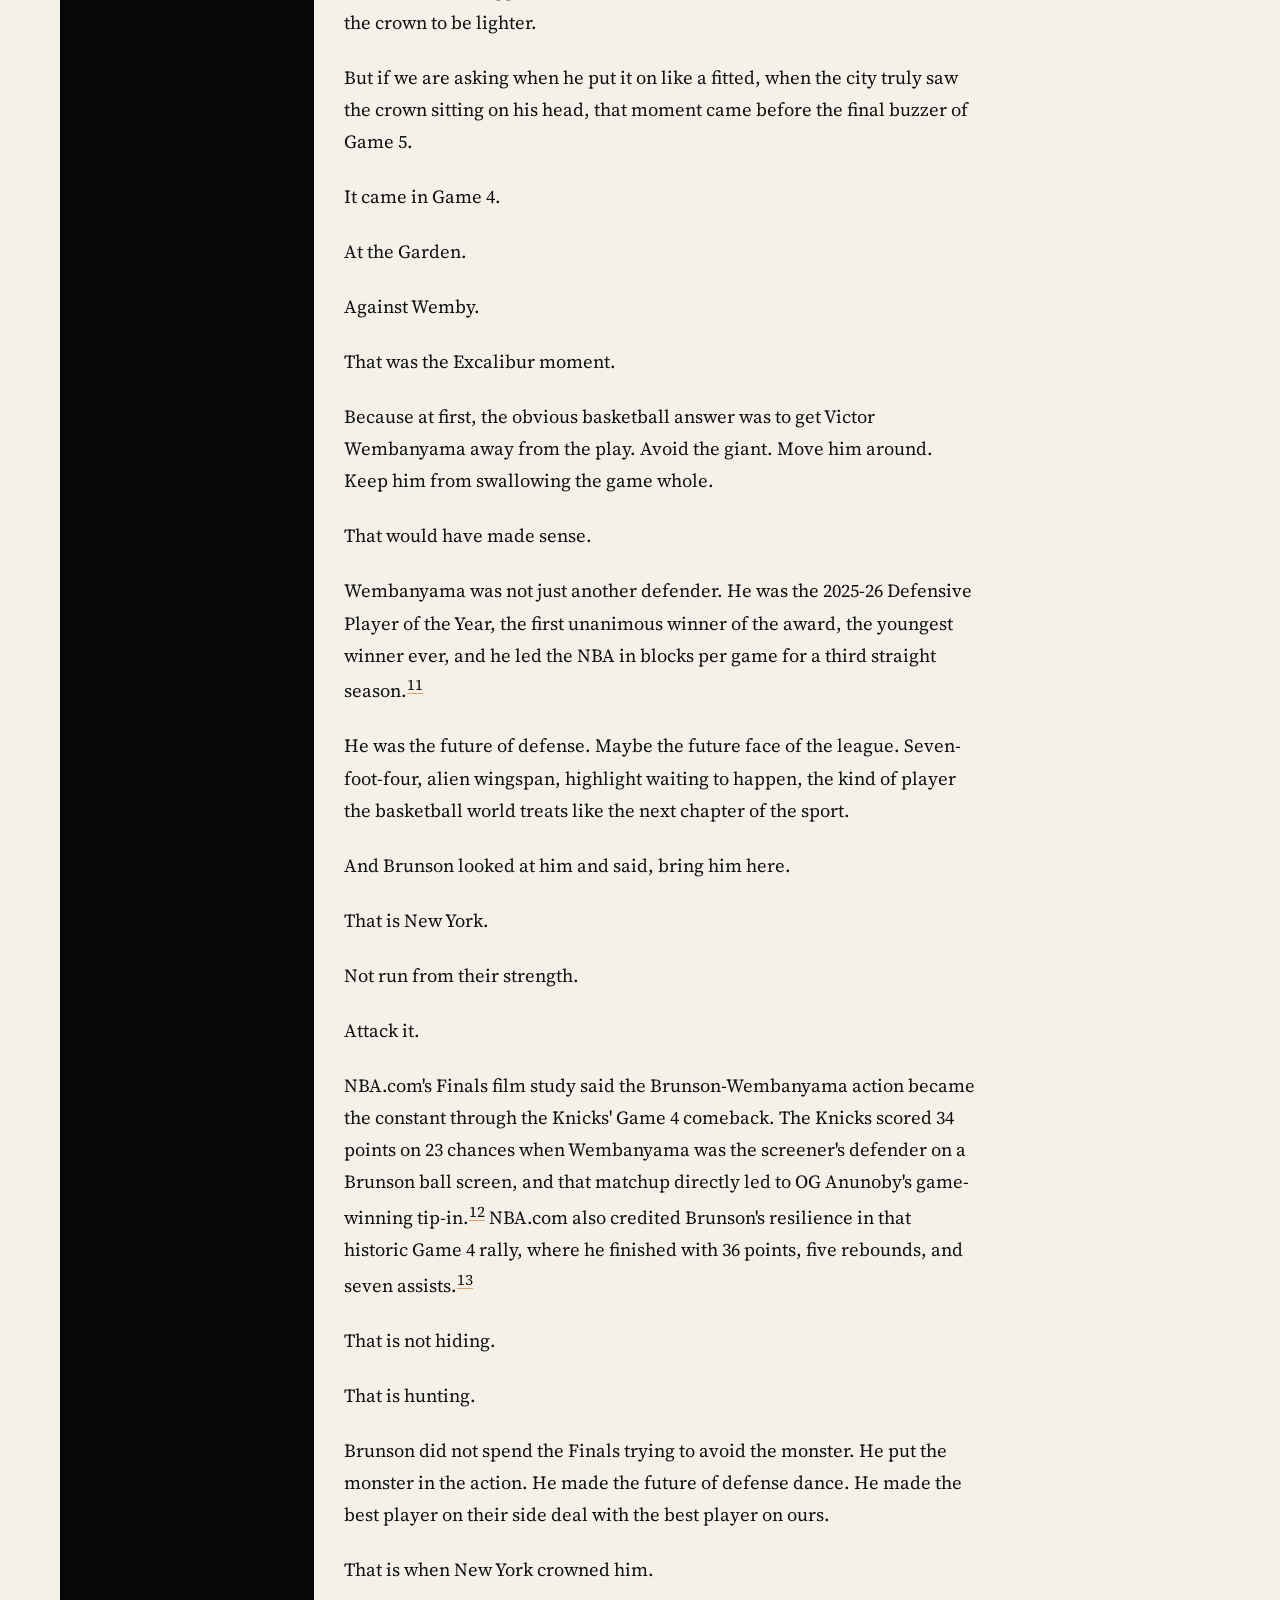
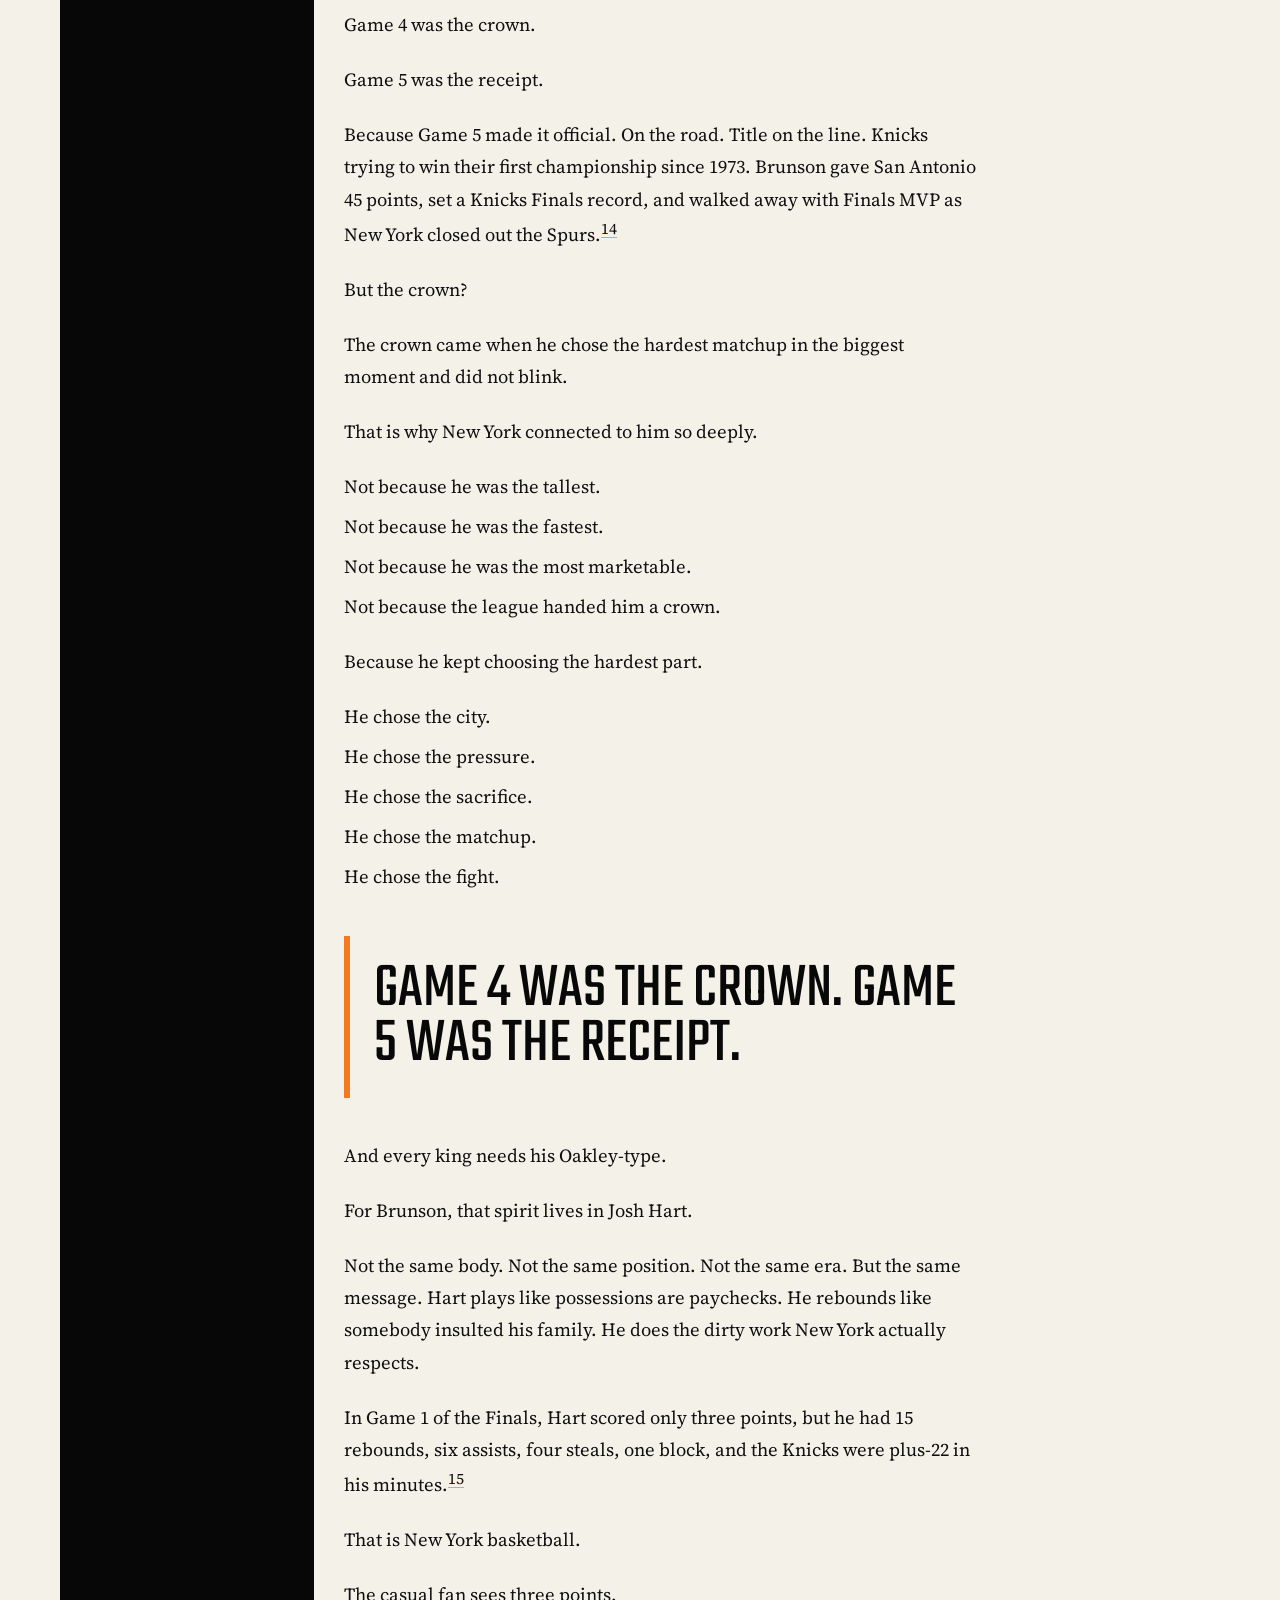
==== commit 9f588fd9: "Group audio into six chapters" ====
--- a/heavy-is-the-crown-brunson-wanted-the-smoke/index.html
+++ b/heavy-is-the-crown-brunson-wanted-the-smoke/index.html
@@ -86,6 +86,7 @@
             <div
               class="listen-panel"
               data-audio-reader
+              data-audio-chapter-count="6"
               data-audio-playlist="../assets/audio/crown-journal-brunson-literal-01.mp3, ../assets/audio/crown-journal-brunson-literal-02.mp3, ../assets/audio/crown-journal-brunson-literal-03.mp3, ../assets/audio/crown-journal-brunson-literal-04.mp3, ../assets/audio/crown-journal-brunson-literal-05.mp3, ../assets/audio/crown-journal-brunson-literal-06.mp3, ../assets/audio/crown-journal-brunson-literal-07.mp3, ../assets/audio/crown-journal-brunson-literal-08.mp3, ../assets/audio/crown-journal-brunson-literal-09.mp3, ../assets/audio/crown-journal-brunson-literal-10.mp3, ../assets/audio/crown-journal-brunson-literal-11.mp3, ../assets/audio/crown-journal-brunson-literal-12.mp3, ../assets/audio/crown-journal-brunson-literal-13.mp3, ../assets/audio/crown-journal-brunson-literal-14.mp3, ../assets/audio/crown-journal-brunson-literal-15.mp3, ../assets/audio/crown-journal-brunson-literal-16.mp3, ../assets/audio/crown-journal-brunson-literal-17.mp3, ../assets/audio/crown-journal-brunson-literal-18.mp3, ../assets/audio/crown-journal-brunson-literal-19.mp3, ../assets/audio/crown-journal-brunson-literal-20.mp3"
               aria-label="Listen to article"
             >
@@ -99,7 +100,7 @@
                   <button class="button primary" type="button" data-listen-toggle aria-pressed="false">Listen</button>
                   <button class="button" type="button" data-listen-stop disabled>Stop</button>
                 </div>
-                <div class="listen-segments" data-listen-segments aria-label="Audio parts"></div>
+                <div class="listen-segments" data-listen-segments aria-label="Audio chapters"></div>
               </div>
             </div>
             <div class="hero-actions" aria-label="Article actions">
--- a/styles.css
+++ b/styles.css
@@ -754,7 +754,7 @@
 
   .listen-segment-list {
     display: grid;
-    grid-template-columns: repeat(5, minmax(32px, 1fr));
+    grid-template-columns: repeat(6, minmax(32px, 1fr));
     width: 100%;
     max-width: none;
   }
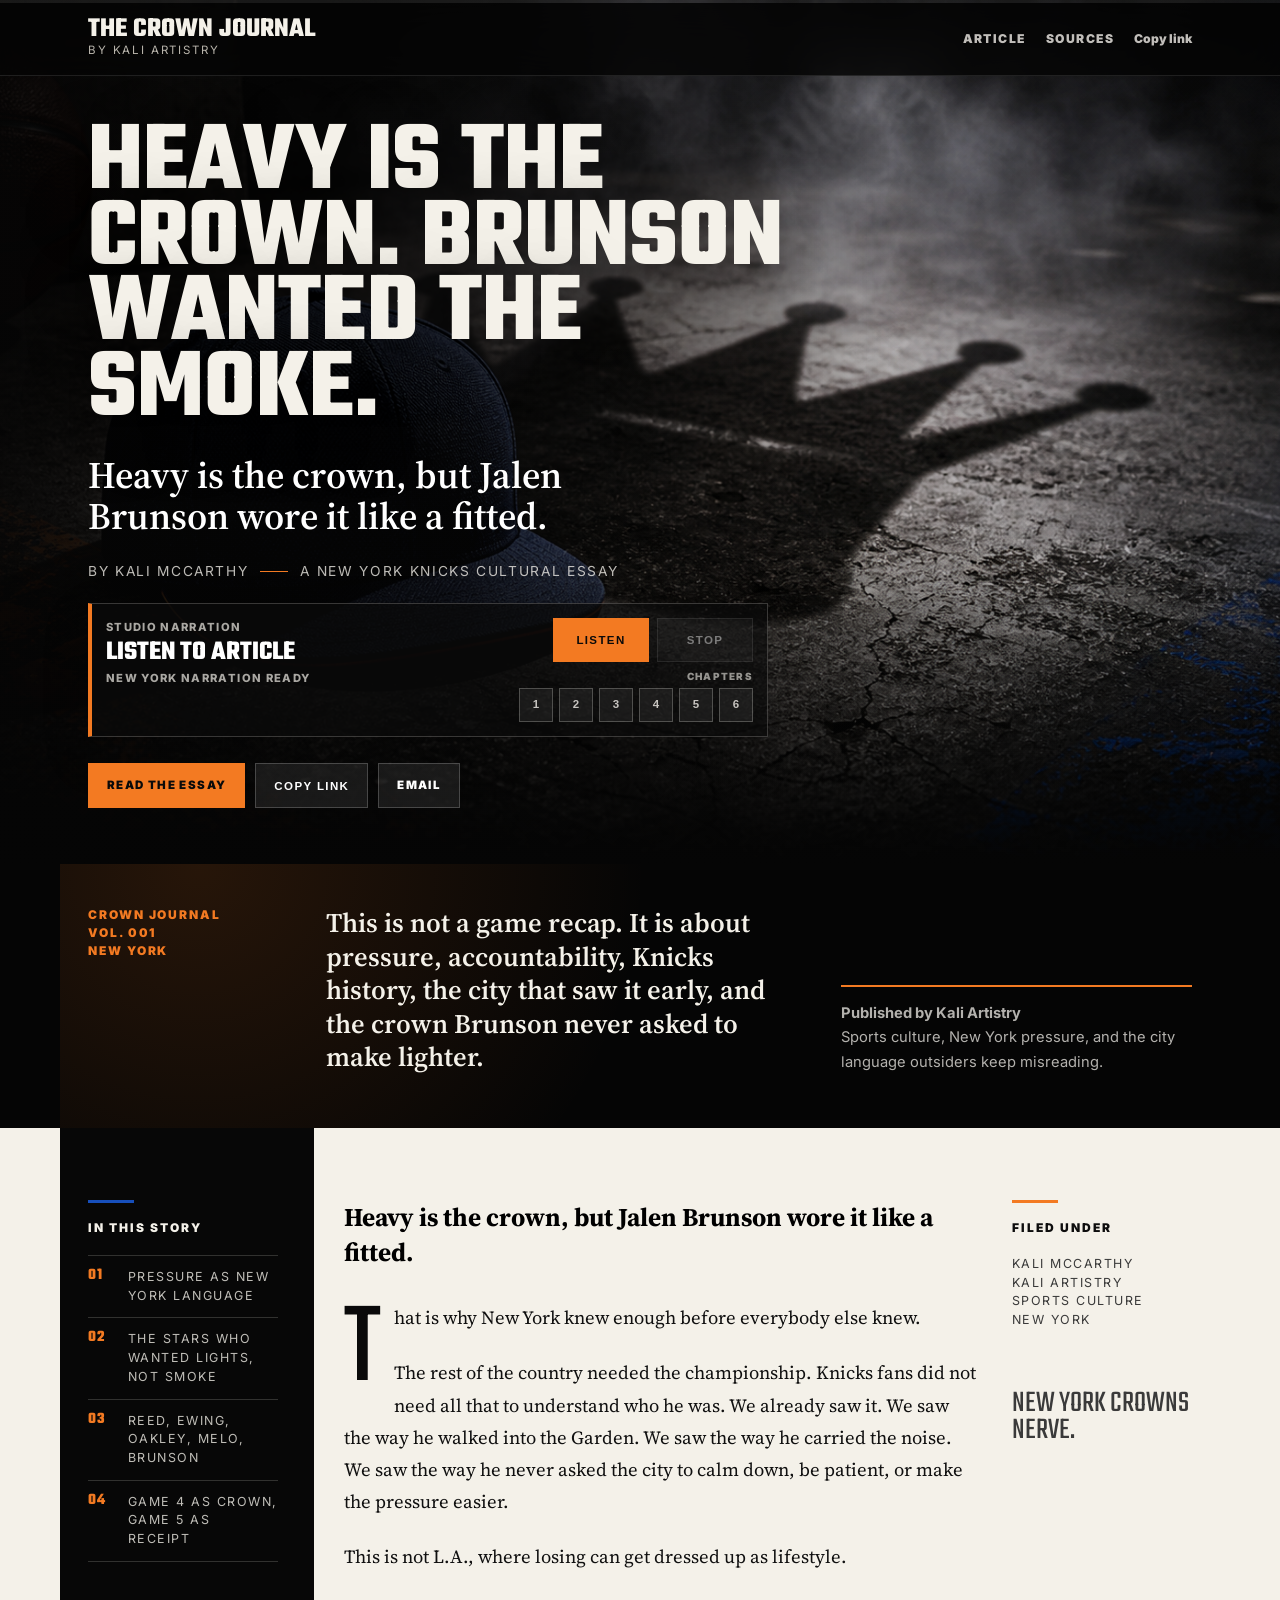
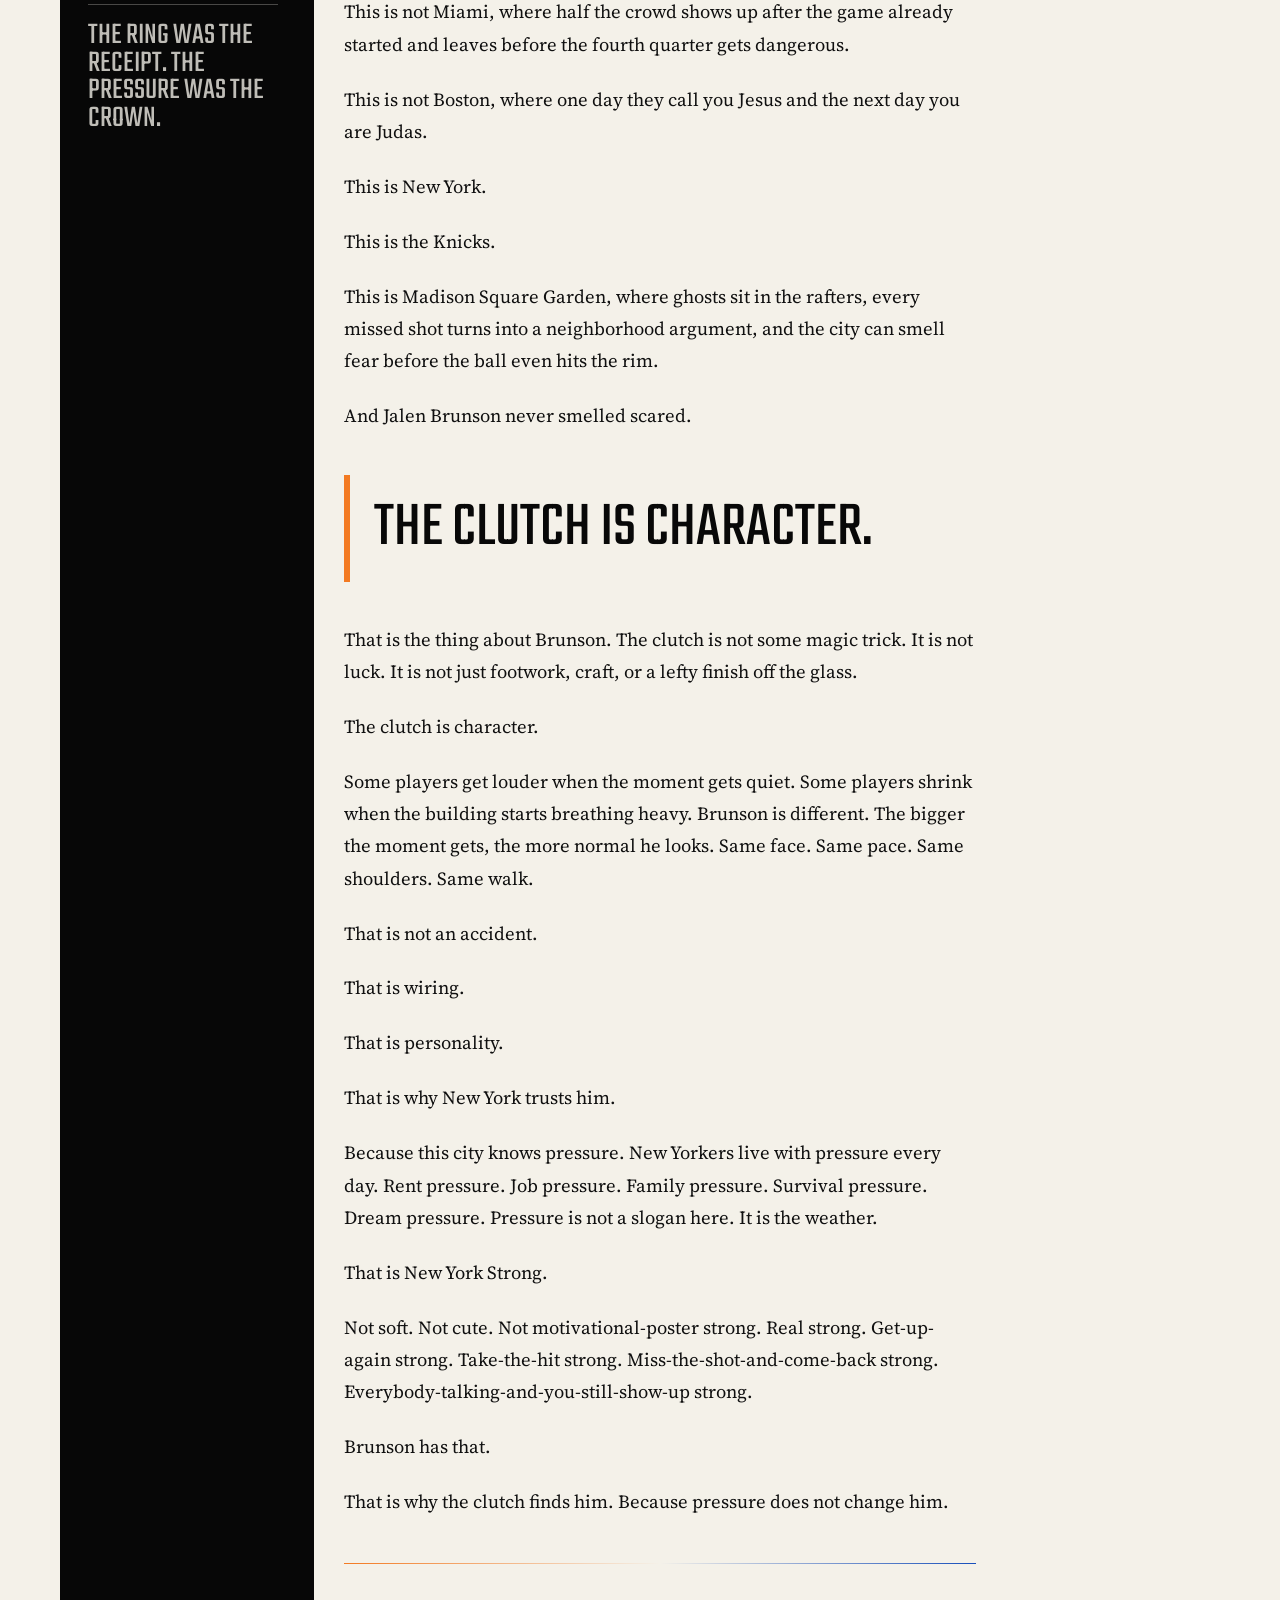
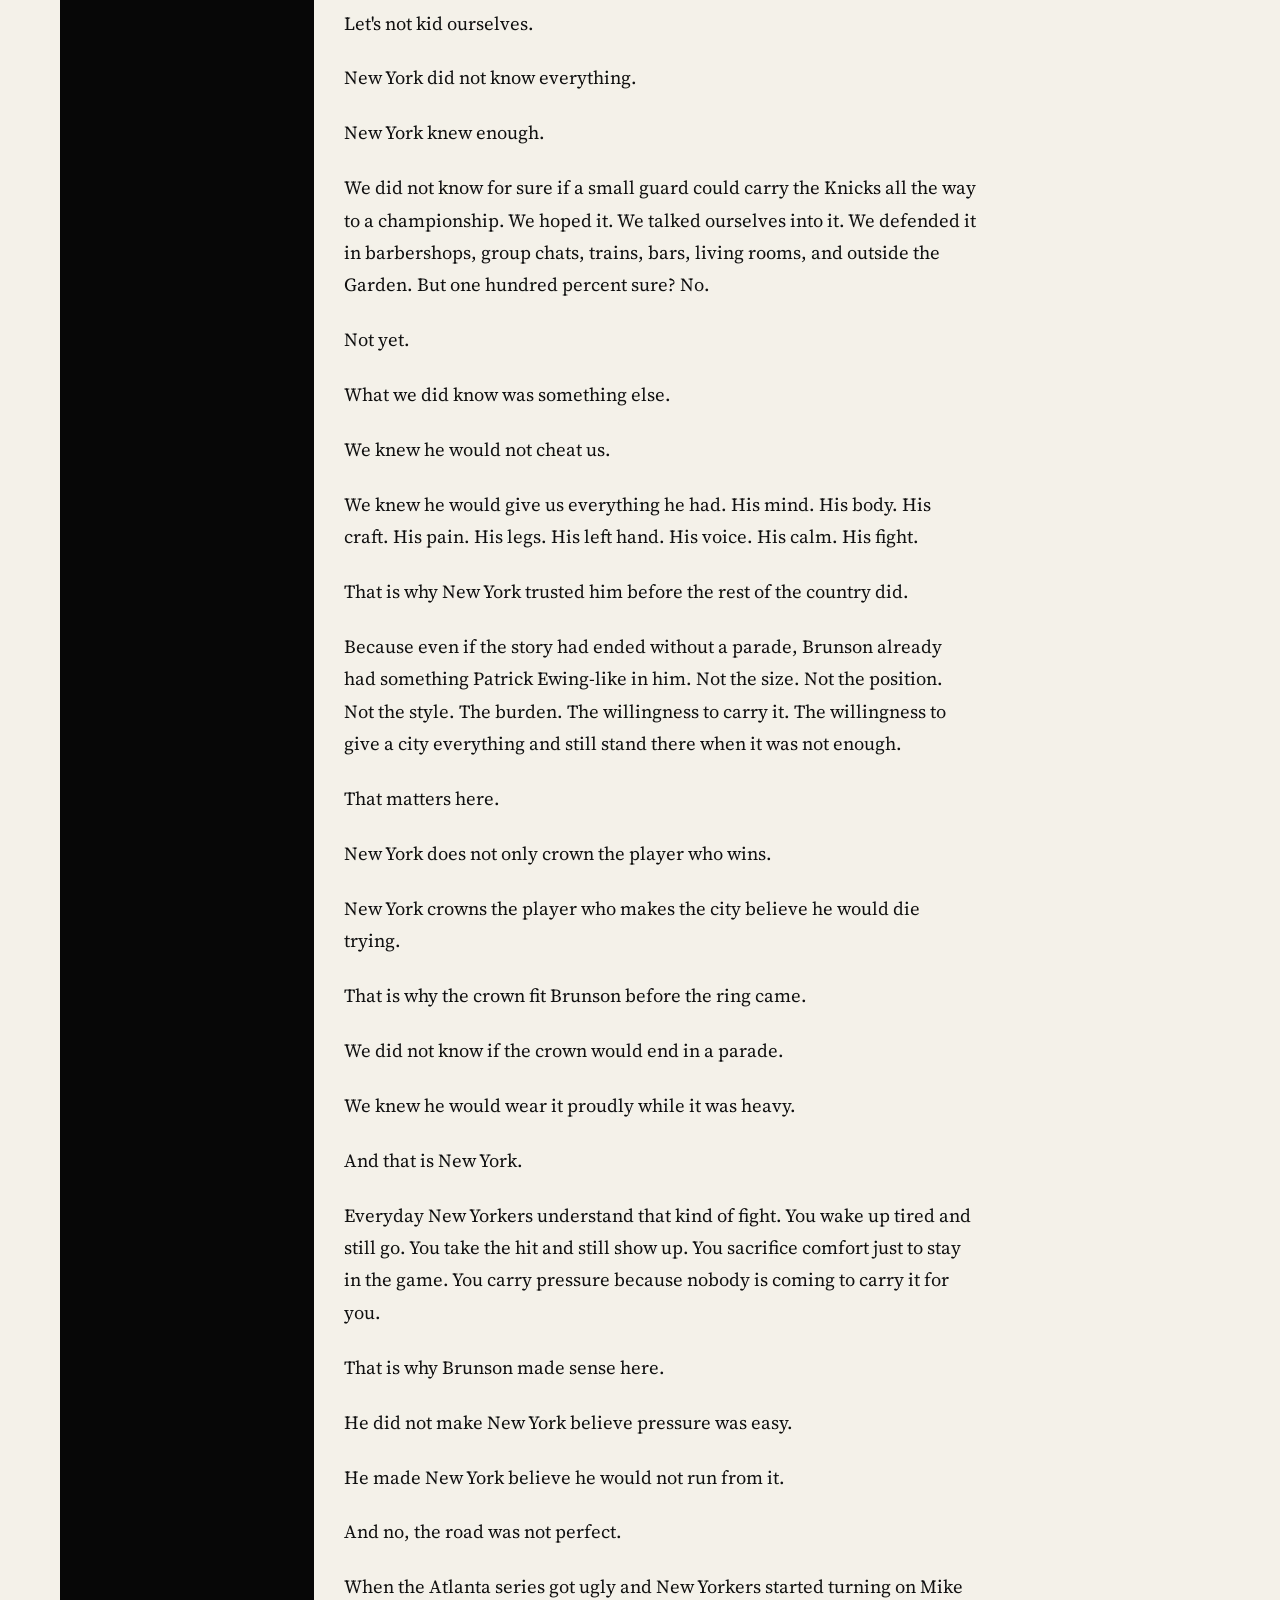
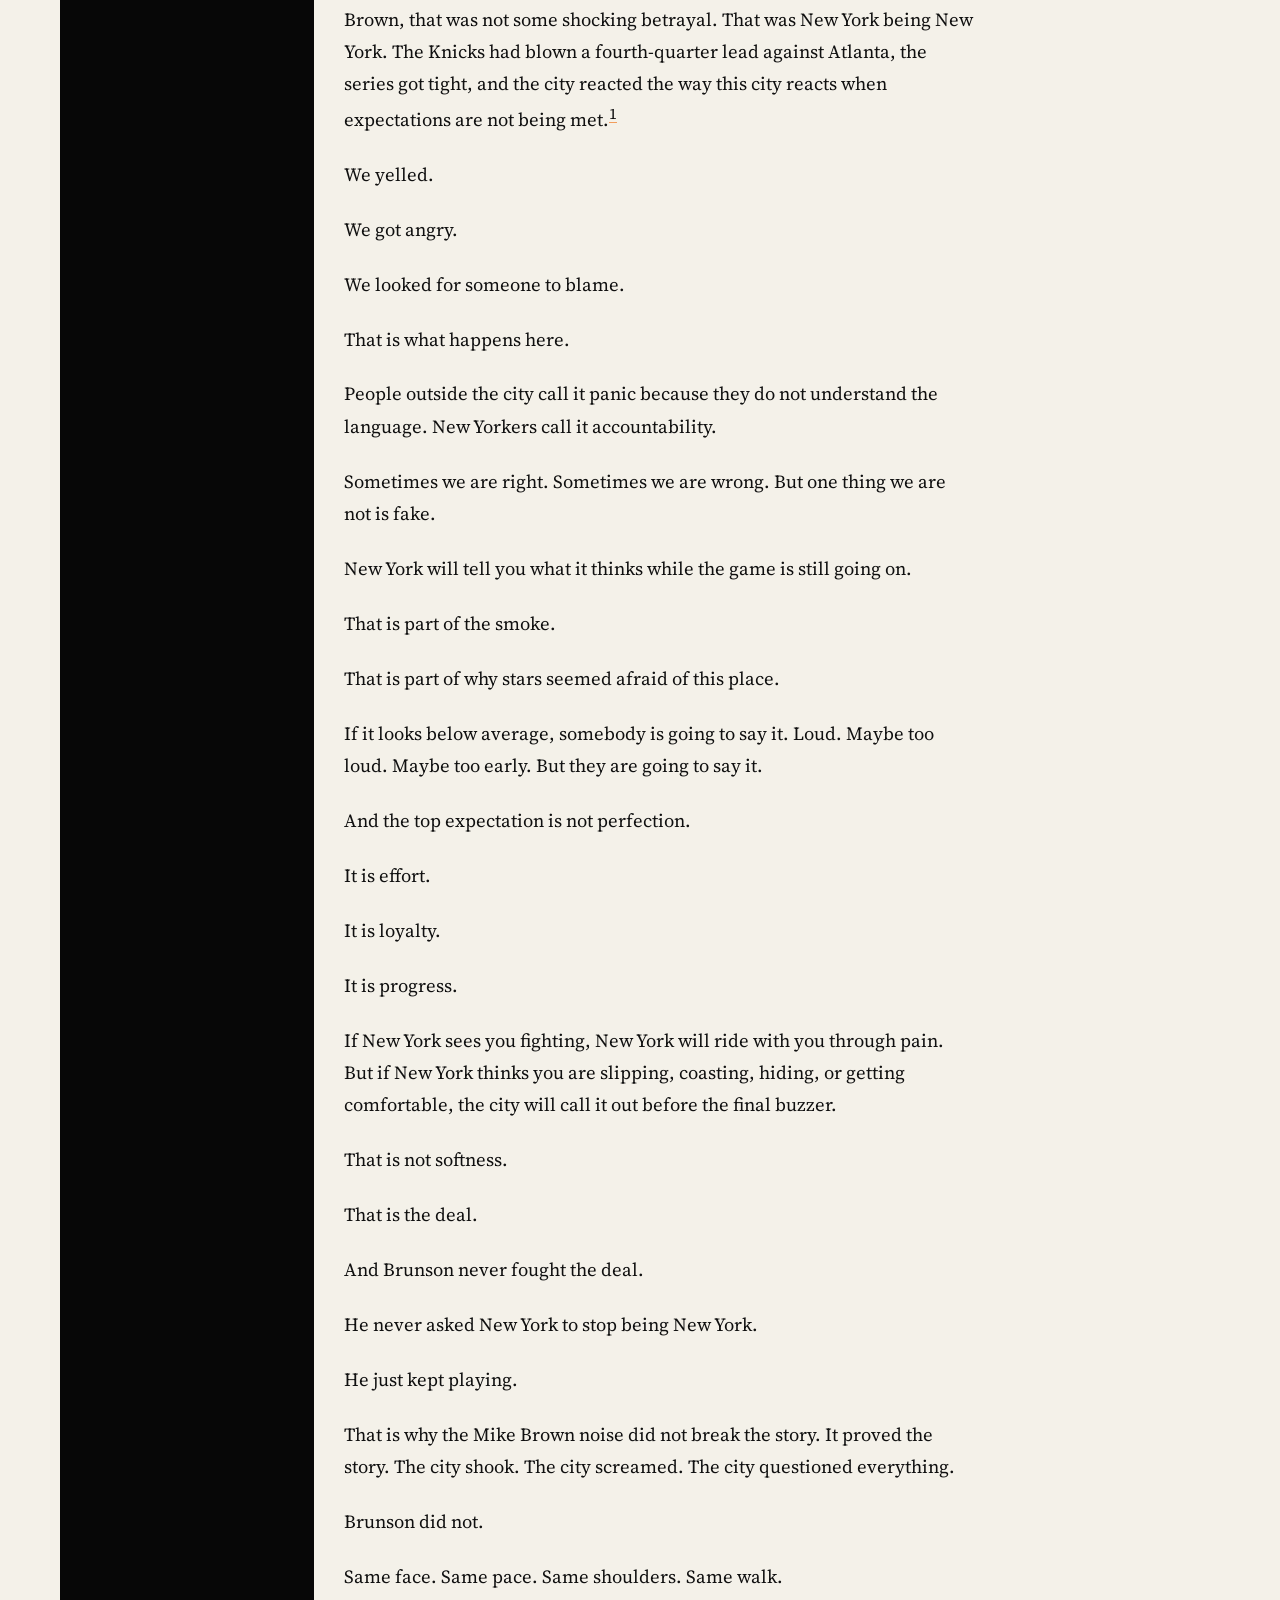
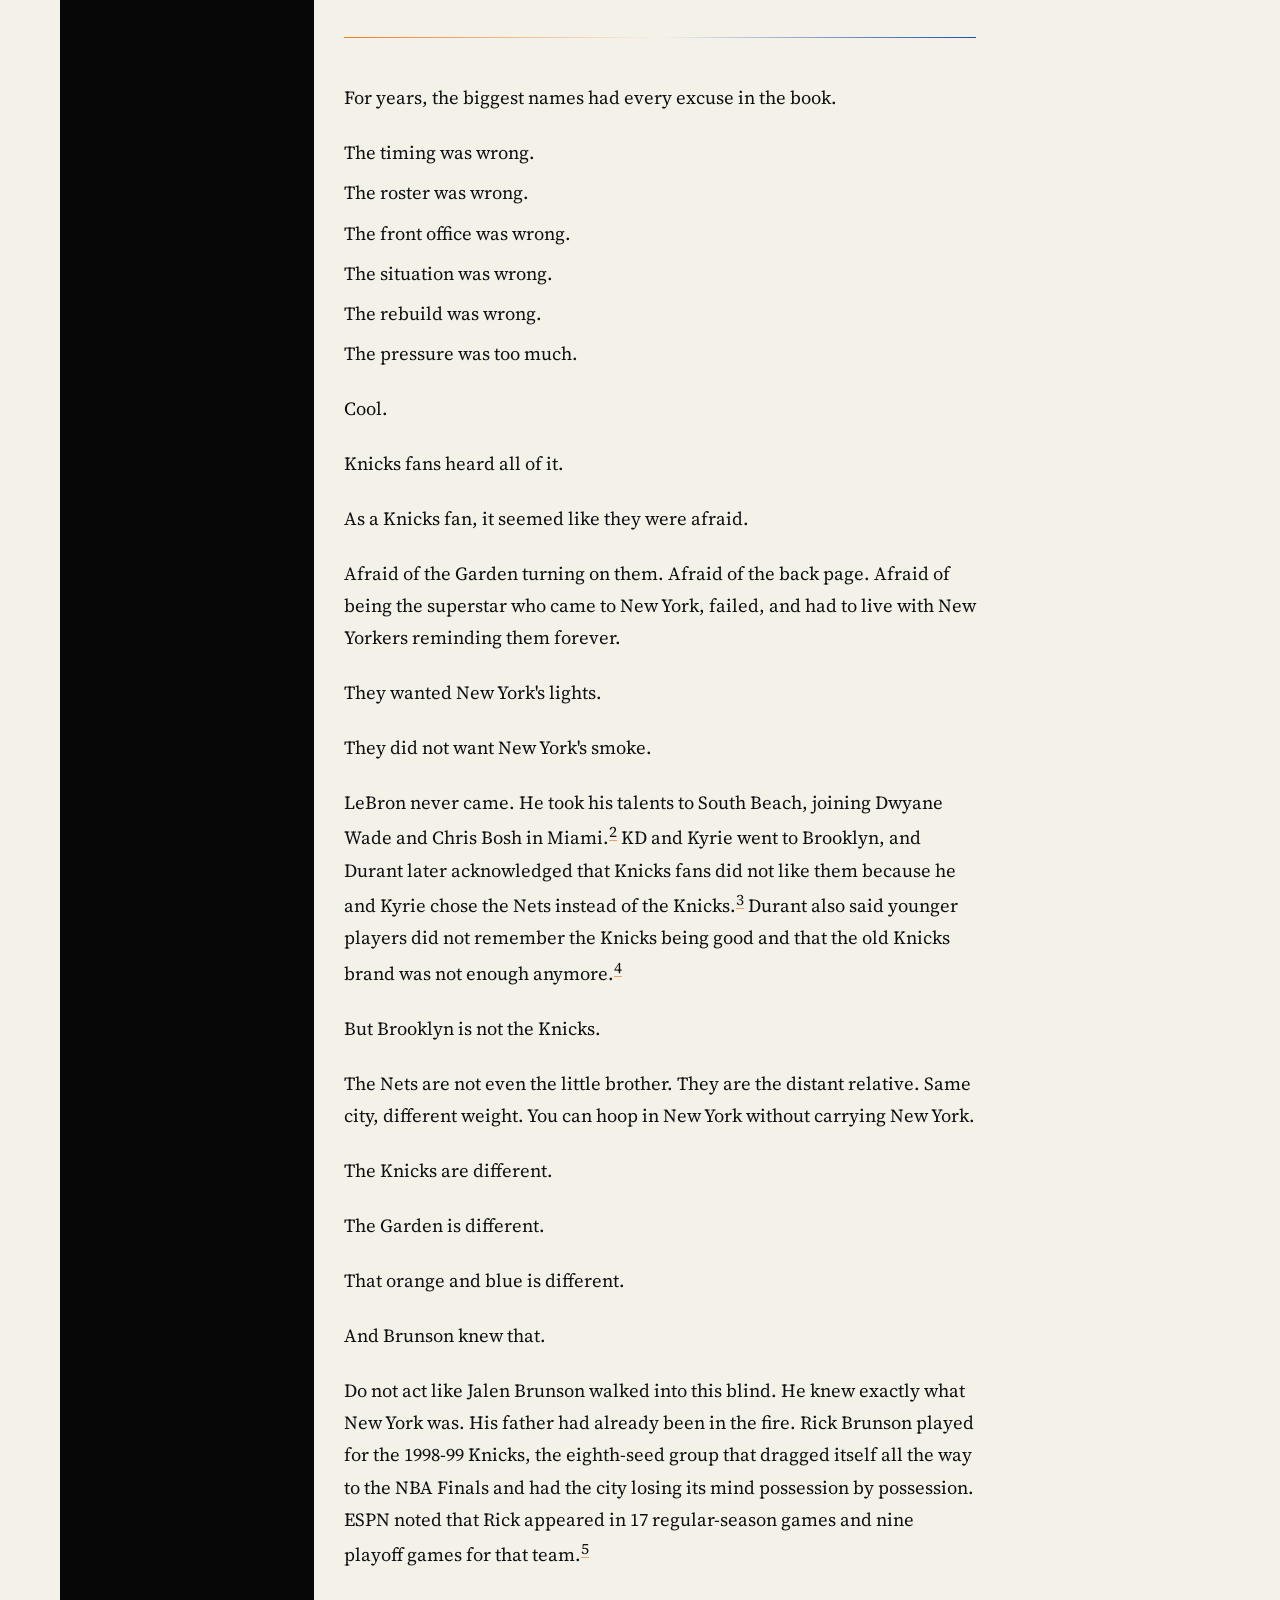
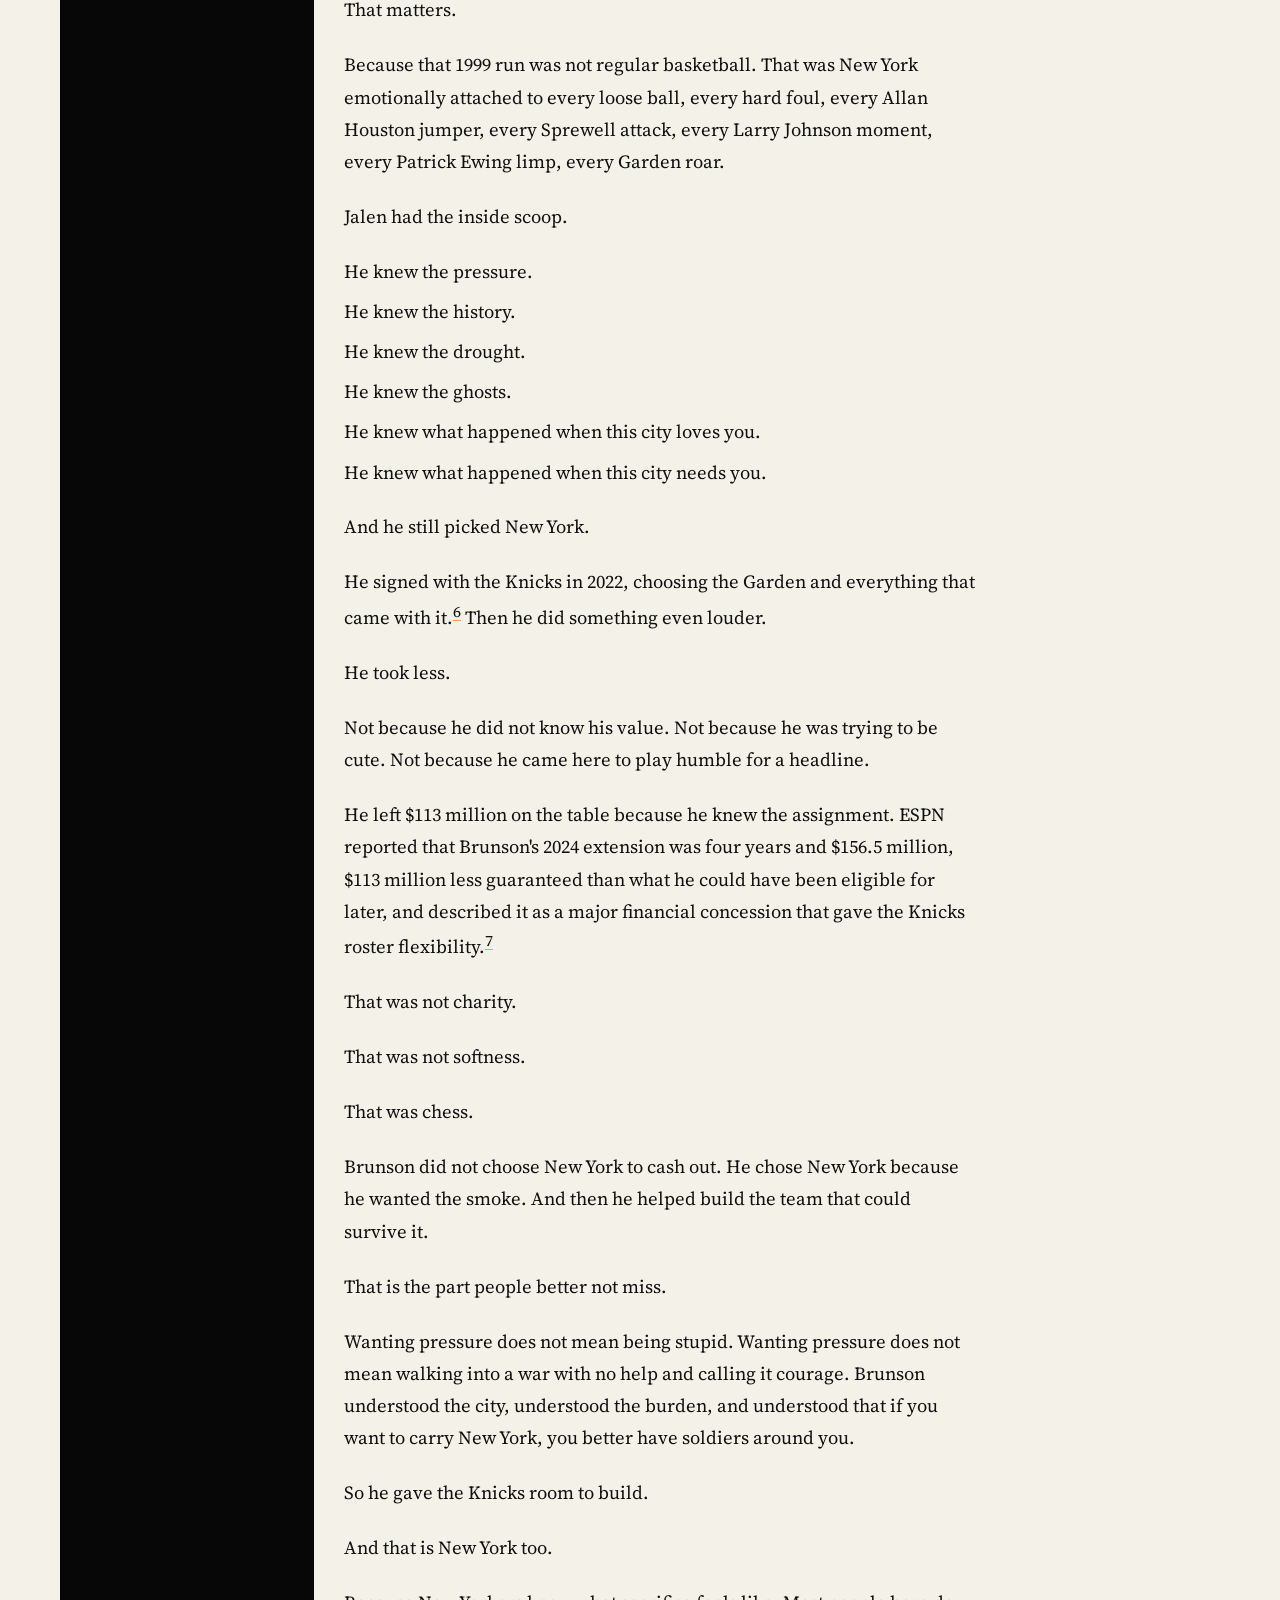
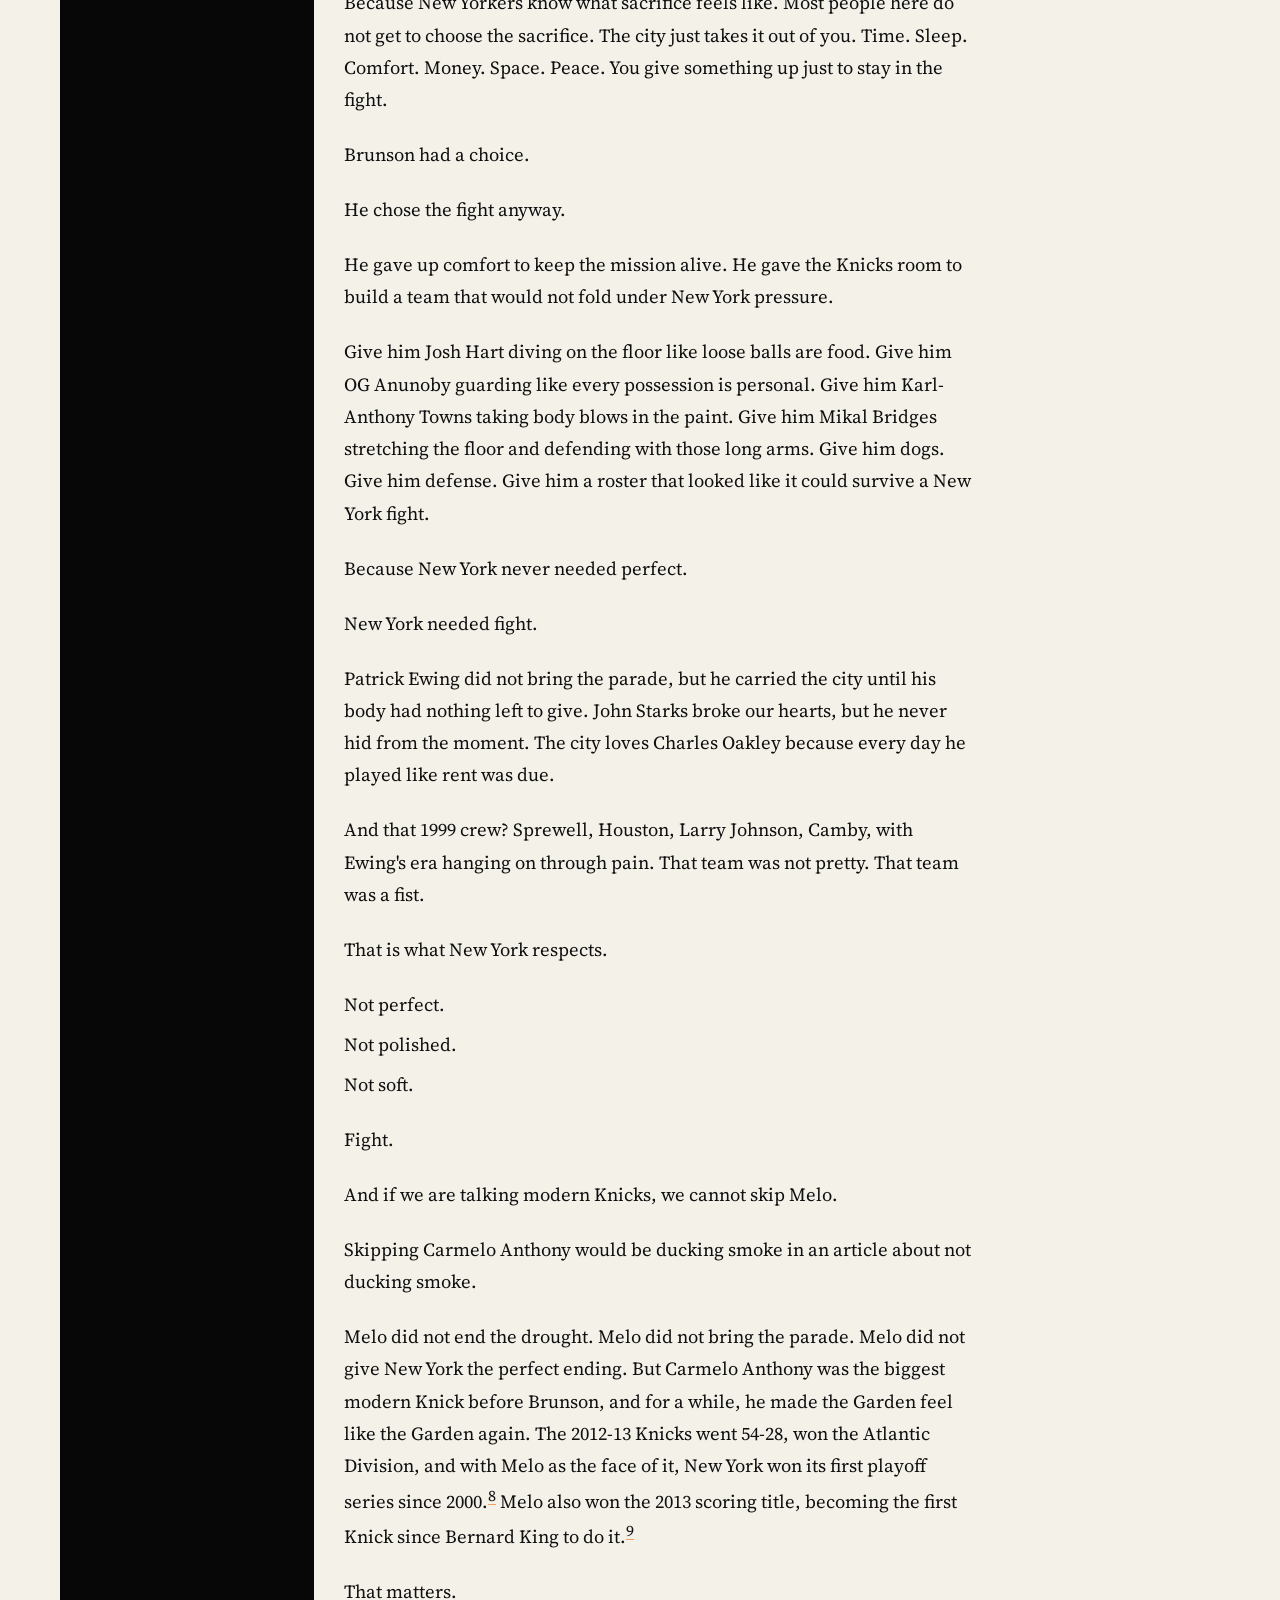
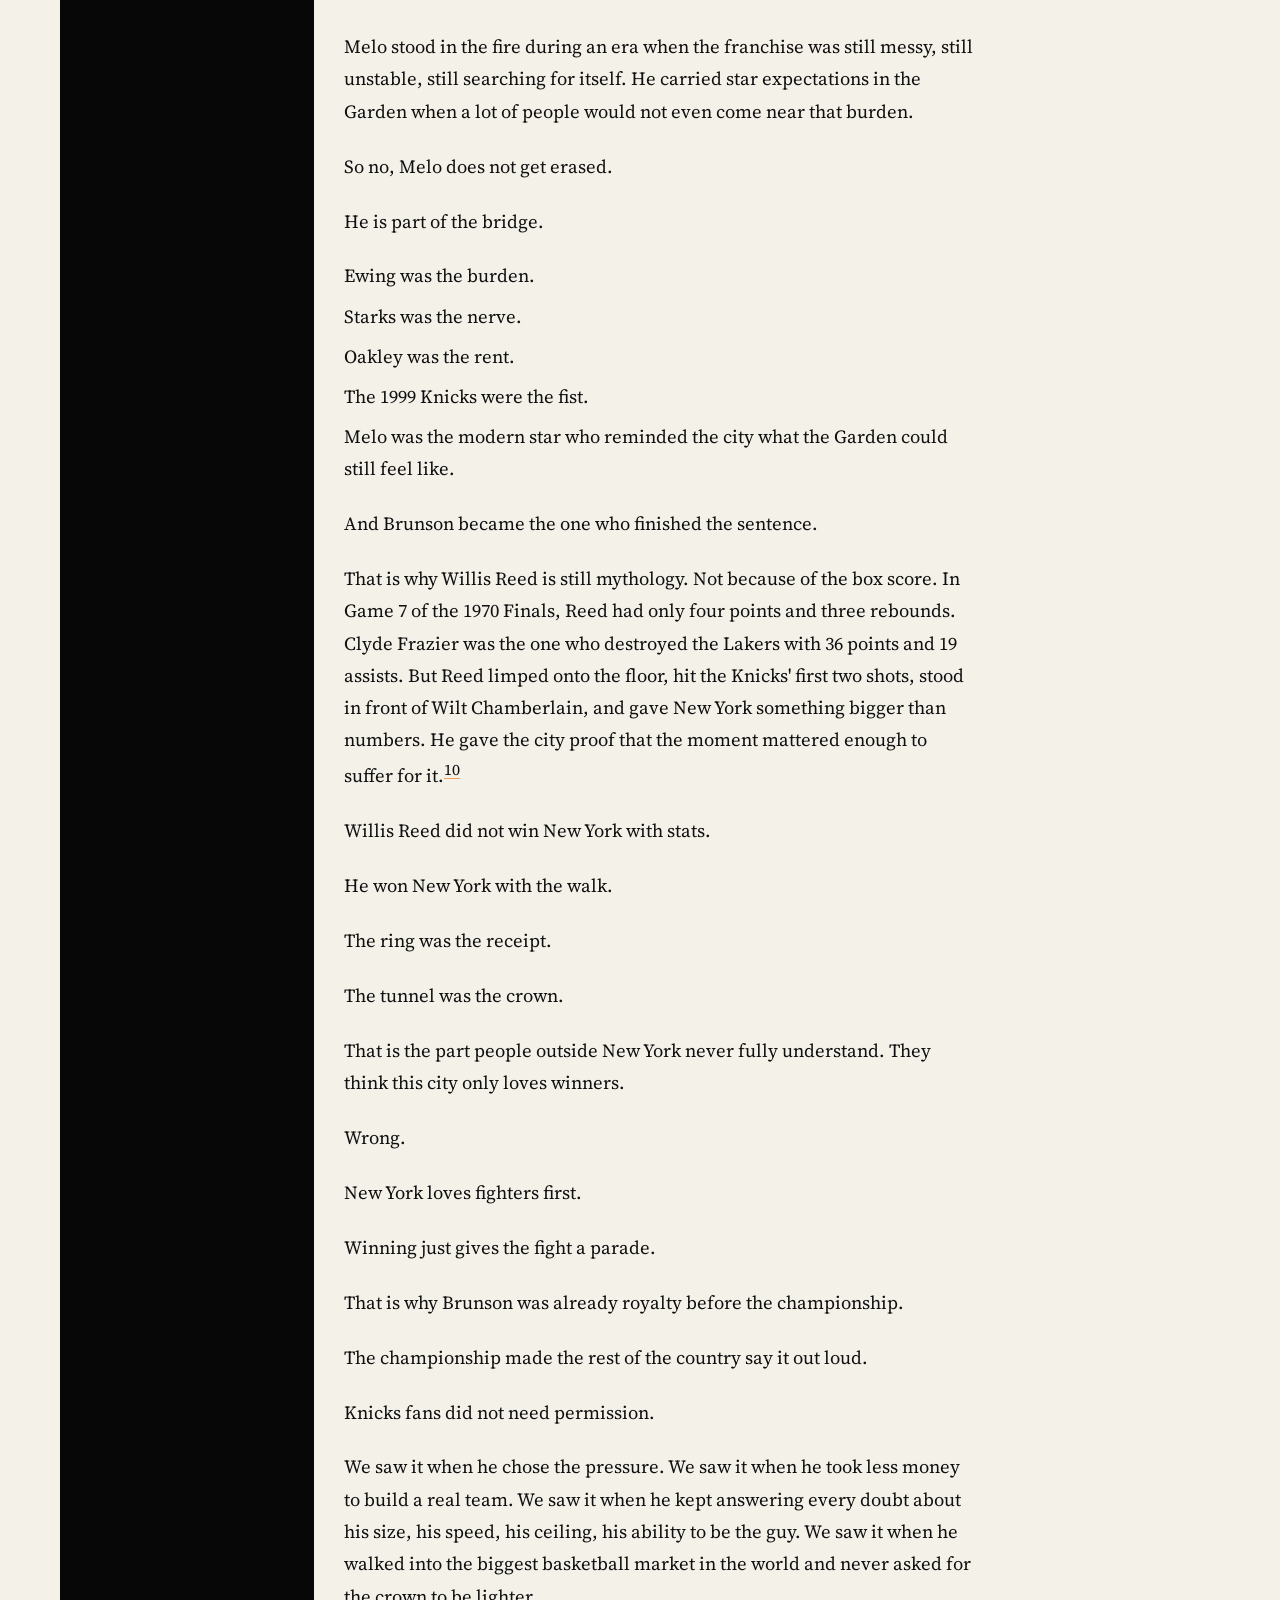
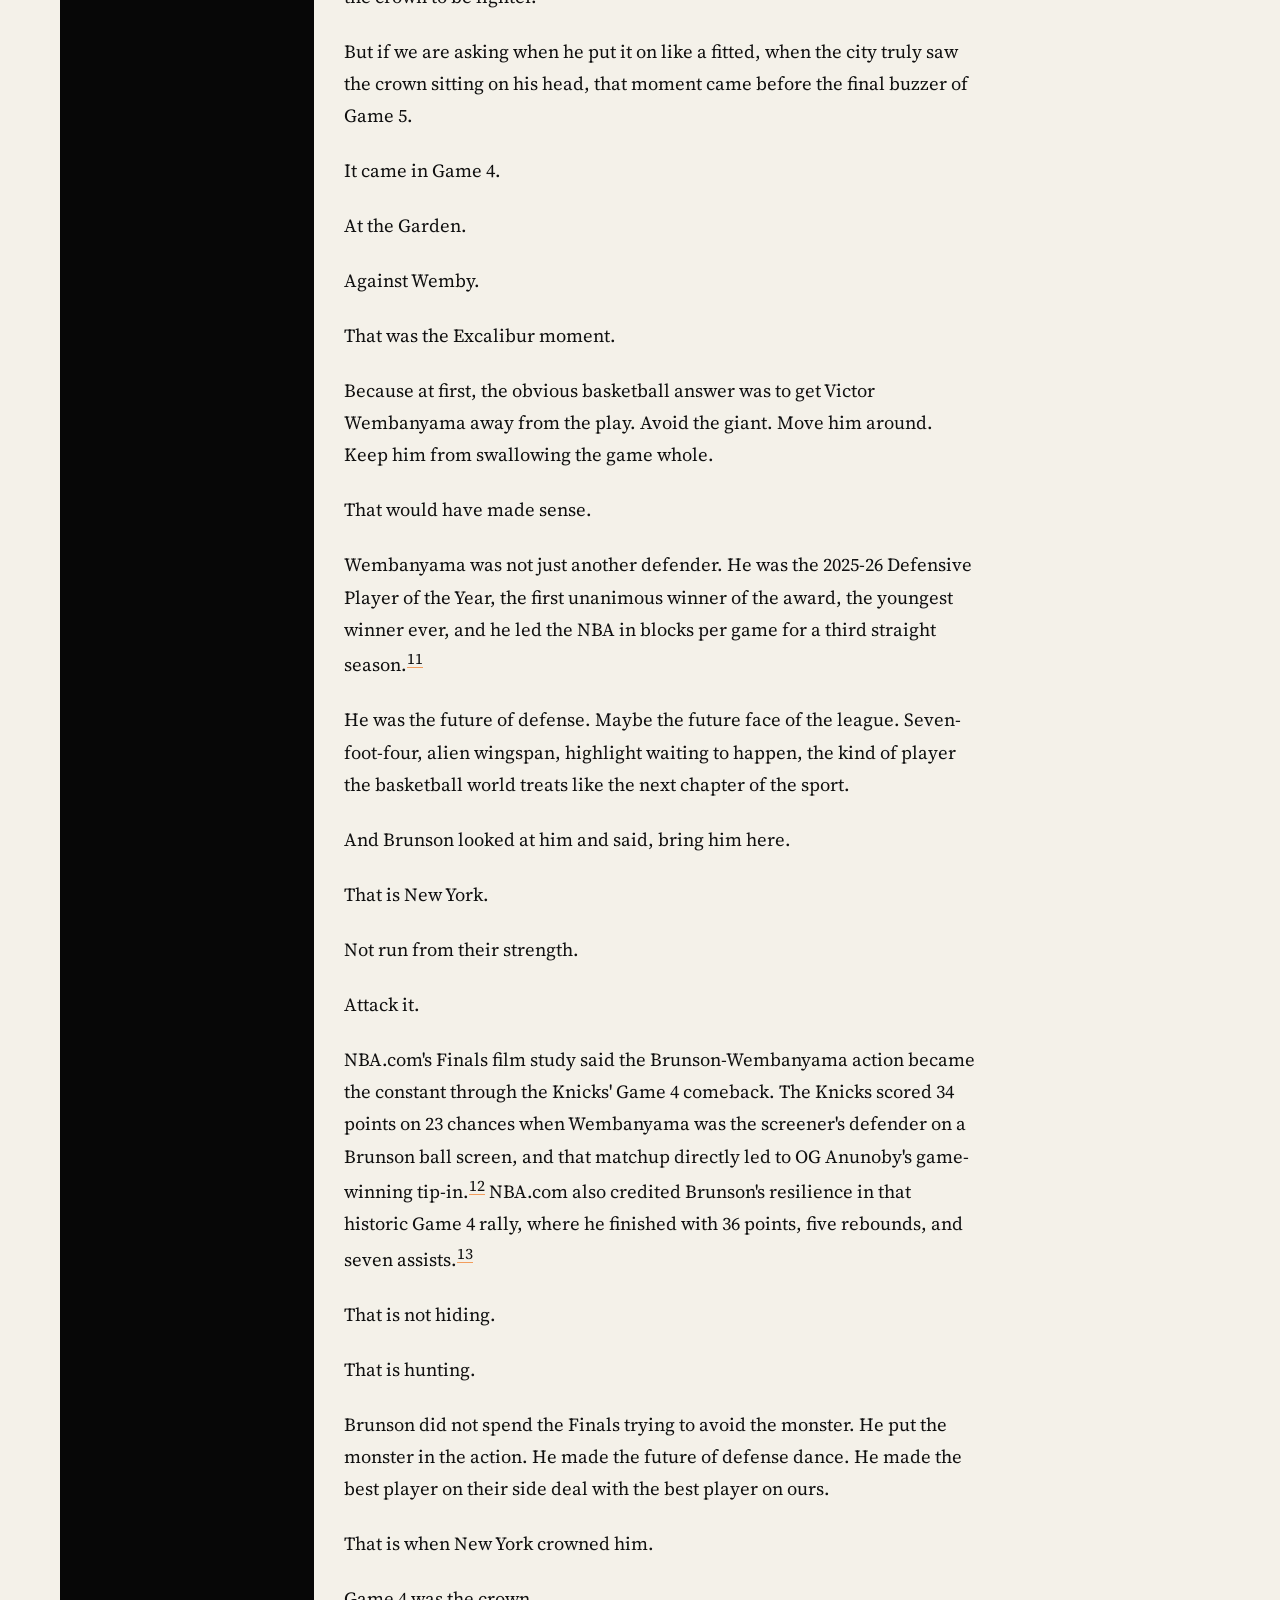
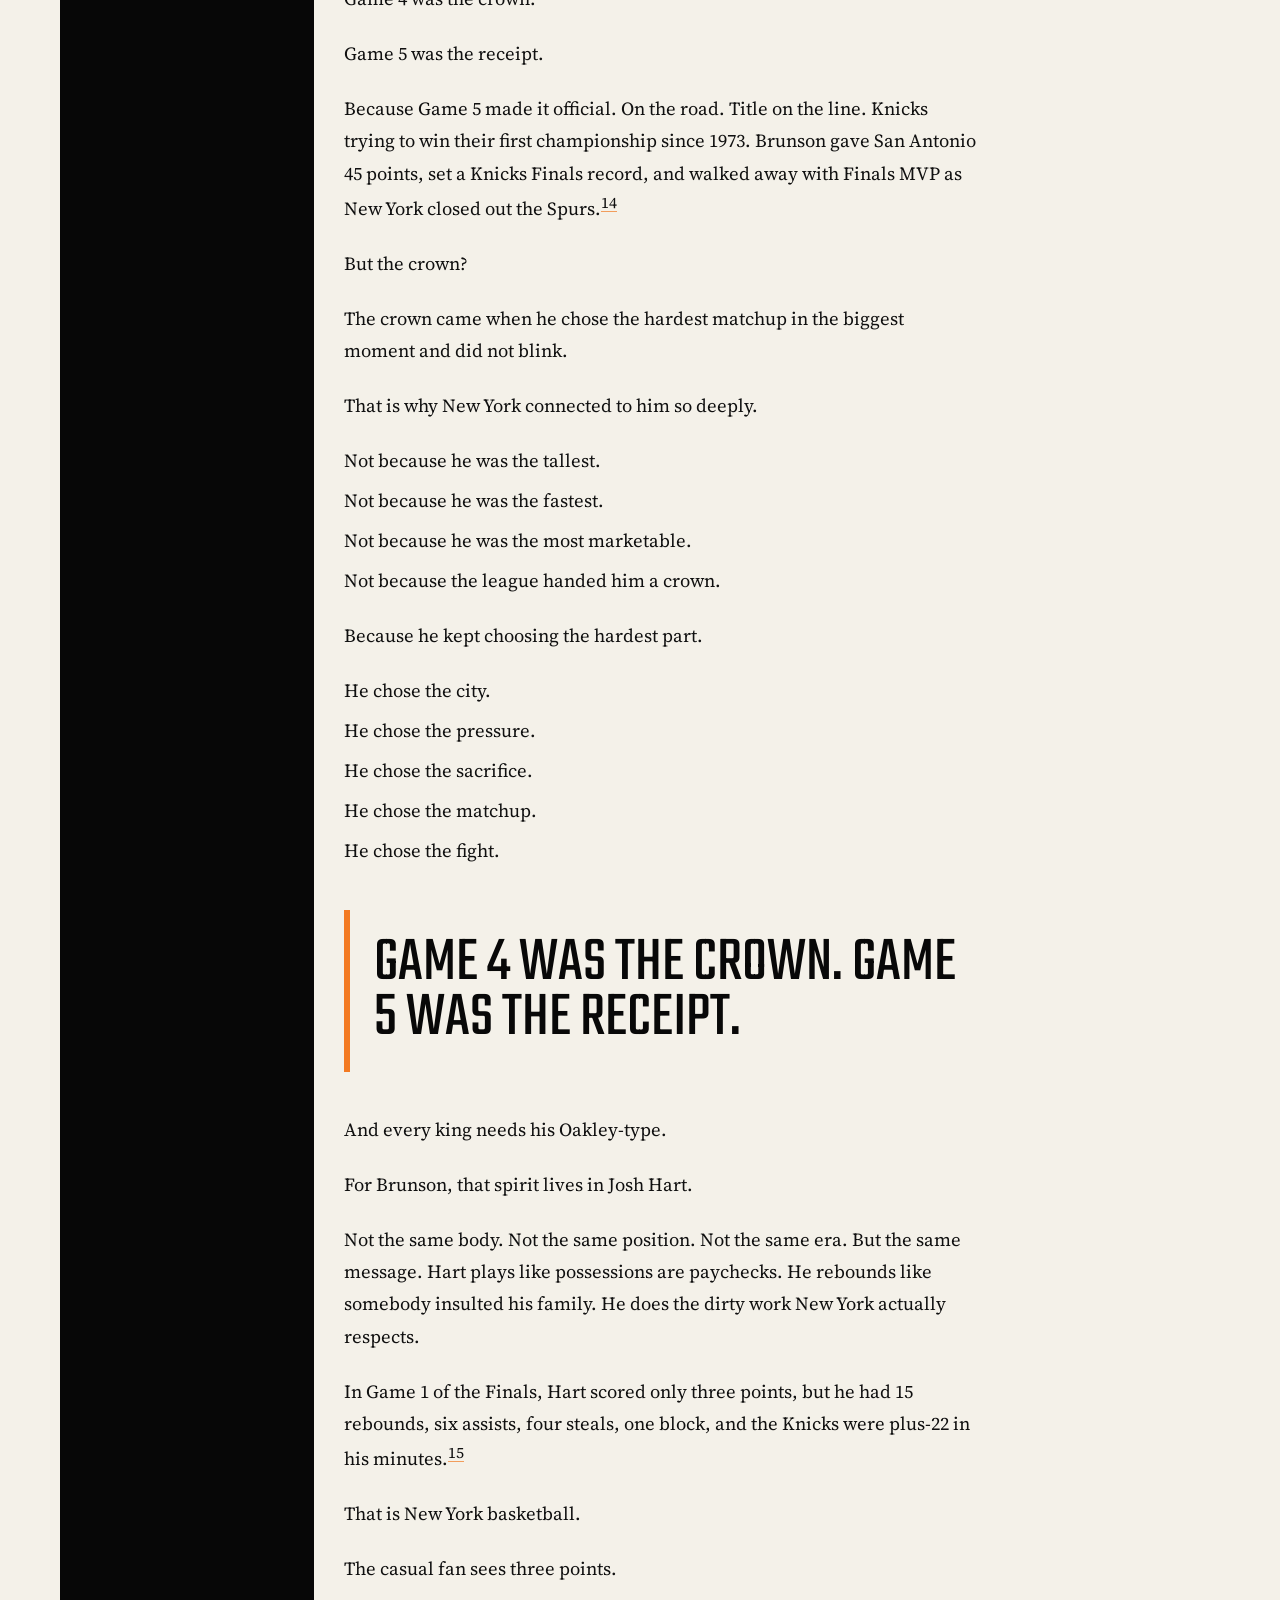
==== commit 3a0d7898: "Remove editorial feedback credit" ====
--- a/heavy-is-the-crown-brunson-wanted-the-smoke/index.html
+++ b/heavy-is-the-crown-brunson-wanted-the-smoke/index.html
@@ -82,7 +82,6 @@
               <span>By Kali McCarthy</span>
               <span>A New York Knicks cultural essay</span>
             </p>
-            <p class="editorial-credit">Editorial feedback by Daoud Mansour</p>
             <div
               class="listen-panel"
               data-audio-reader
@@ -621,9 +620,9 @@
               <p>If this connects, send it to a Knicks fan, a New York writer, a sports desk, or somebody who understands what it means when the city finally exhales.</p>
               <div class="share-row" aria-label="Share links">
                 <button class="button primary" type="button" data-copy-link data-share-method="copy_link">Copy link</button>
-                <a class="button" data-share-link data-share-method="email" href="mailto:?subject=Heavy%20Is%20The%20Crown.%20Brunson%20Wanted%20The%20Smoke.&body=https%3A%2F%2Fjournal.kaliartistry.com%2Fheavy-is-the-crown-brunson-wanted-the-smoke%2F%3Futm_source%3Downed_article%26utm_medium%3Demail_share%26utm_campaign%3Dcrown_journal_launch">Email</a>
-                <a class="button" data-share-link data-share-method="linkedin" href="https://www.linkedin.com/sharing/share-offsite/?url=https%3A%2F%2Fjournal.kaliartistry.com%2Fheavy-is-the-crown-brunson-wanted-the-smoke%2F%3Futm_source%3Downed_article%26utm_medium%3Dlinkedin_share%26utm_campaign%3Dcrown_journal_launch" rel="noopener">LinkedIn</a>
-                <a class="button" data-share-link data-share-method="facebook" href="https://www.facebook.com/sharer/sharer.php?u=https%3A%2F%2Fjournal.kaliartistry.com%2Fheavy-is-the-crown-brunson-wanted-the-smoke%2F%3Futm_source%3Downed_article%26utm_medium%3Dfacebook_share%26utm_campaign%3Dcrown_journal_launch" rel="noopener">Facebook</a>
+                <a class="button" data-share-link data-share-method="email" href="mailto:?subject=Heavy%20Is%20The%20Crown.%20Brunson%20Wanted%20The%20Smoke.&body=https%3A%2F%2Fkaliartistry.github.io%2Fcrown-journal-secure%2Fheavy-is-the-crown-brunson-wanted-the-smoke%2F%3Futm_source%3Downed_article%26utm_medium%3Demail_share%26utm_campaign%3Dcrown_journal_launch">Email</a>
+                <a class="button" data-share-link data-share-method="linkedin" href="https://www.linkedin.com/sharing/share-offsite/?url=https%3A%2F%2Fkaliartistry.github.io%2Fcrown-journal-secure%2Fheavy-is-the-crown-brunson-wanted-the-smoke%2F%3Futm_source%3Downed_article%26utm_medium%3Dlinkedin_share%26utm_campaign%3Dcrown_journal_launch" rel="noopener">LinkedIn</a>
+                <a class="button" data-share-link data-share-method="facebook" href="https://www.facebook.com/sharer/sharer.php?u=https%3A%2F%2Fkaliartistry.github.io%2Fcrown-journal-secure%2Fheavy-is-the-crown-brunson-wanted-the-smoke%2F%3Futm_source%3Downed_article%26utm_medium%3Dfacebook_share%26utm_campaign%3Dcrown_journal_launch" rel="noopener">Facebook</a>
               </div>
             </section>
           </article>
--- a/styles.css
+++ b/styles.css
@@ -209,15 +209,6 @@
   background: var(--orange);
 }
 
-.editorial-credit {
-  margin: 12px 0 0;
-  color: rgba(247, 244, 238, 0.68);
-  font-size: 0.82rem;
-  font-weight: 700;
-  letter-spacing: 0.1em;
-  text-transform: uppercase;
-}
-
 .listen-panel {
   width: min(100%, 680px);
   margin: 20px 0 0;
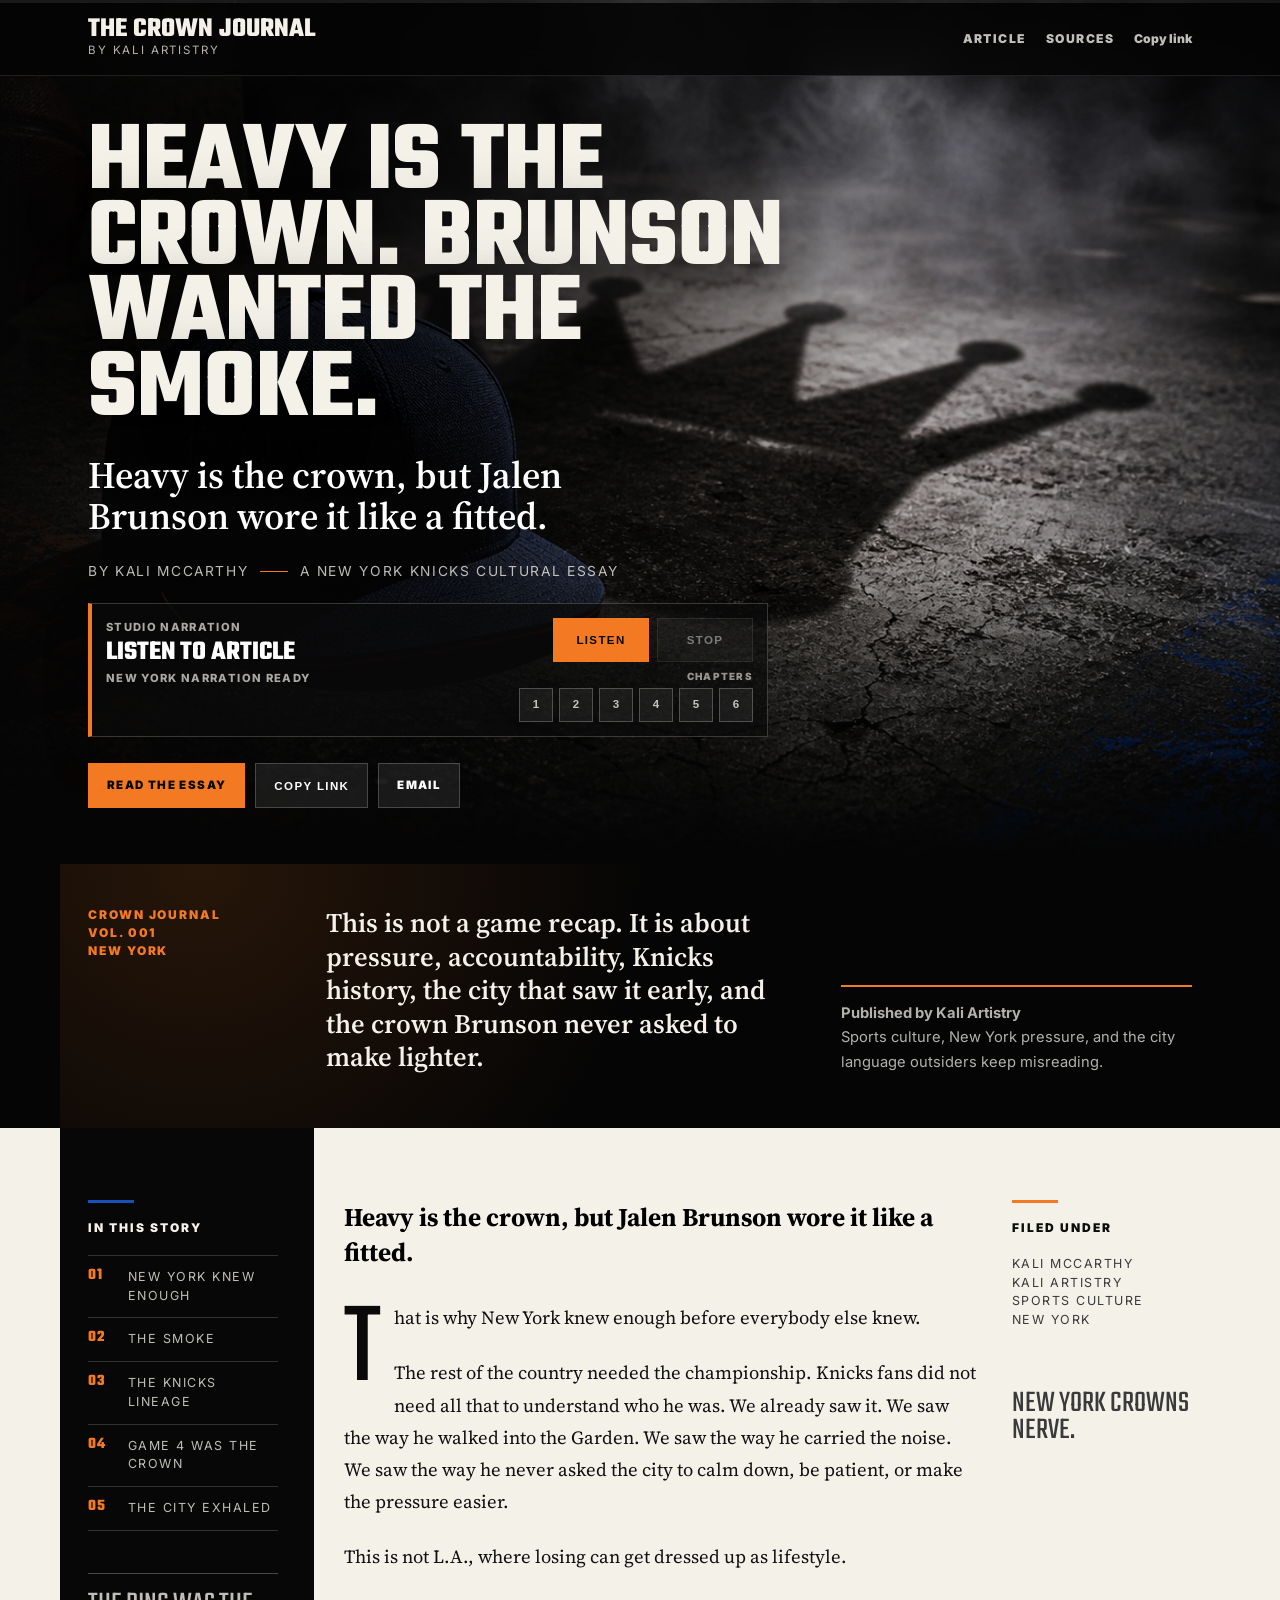
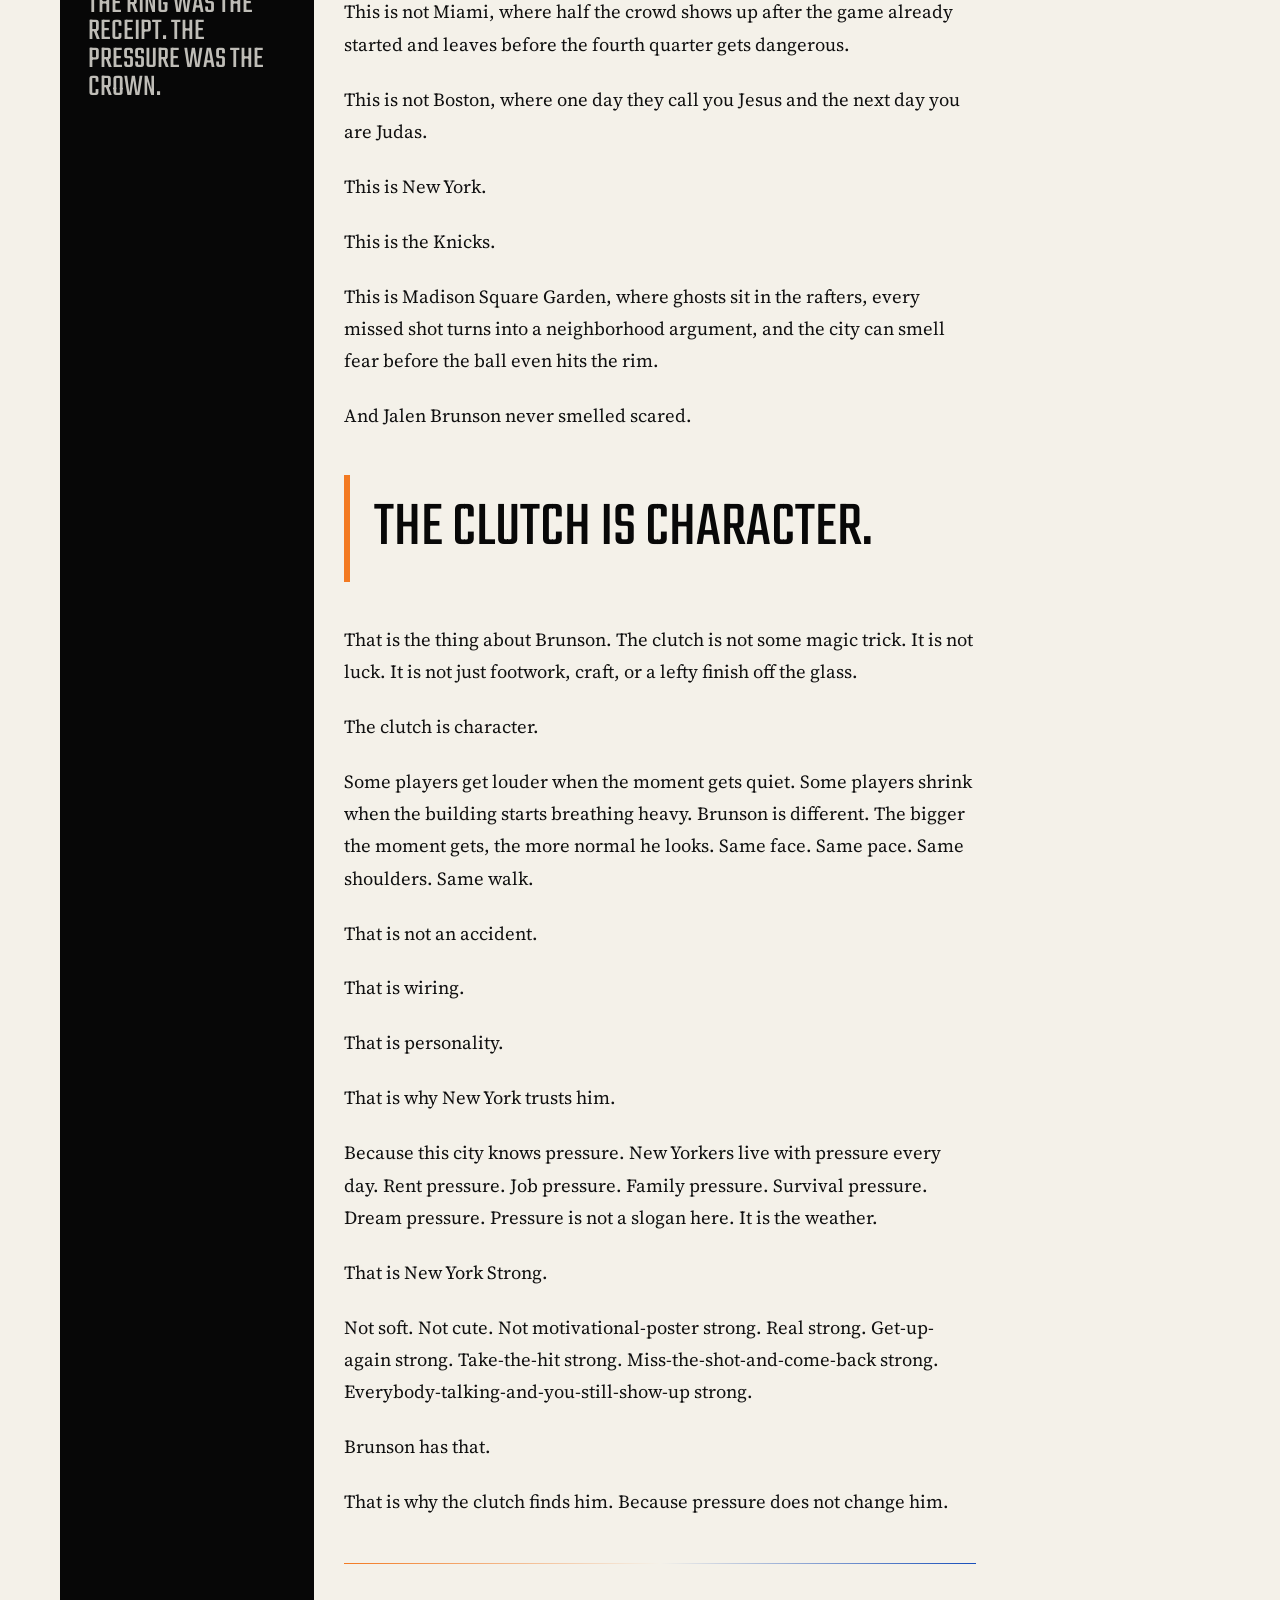
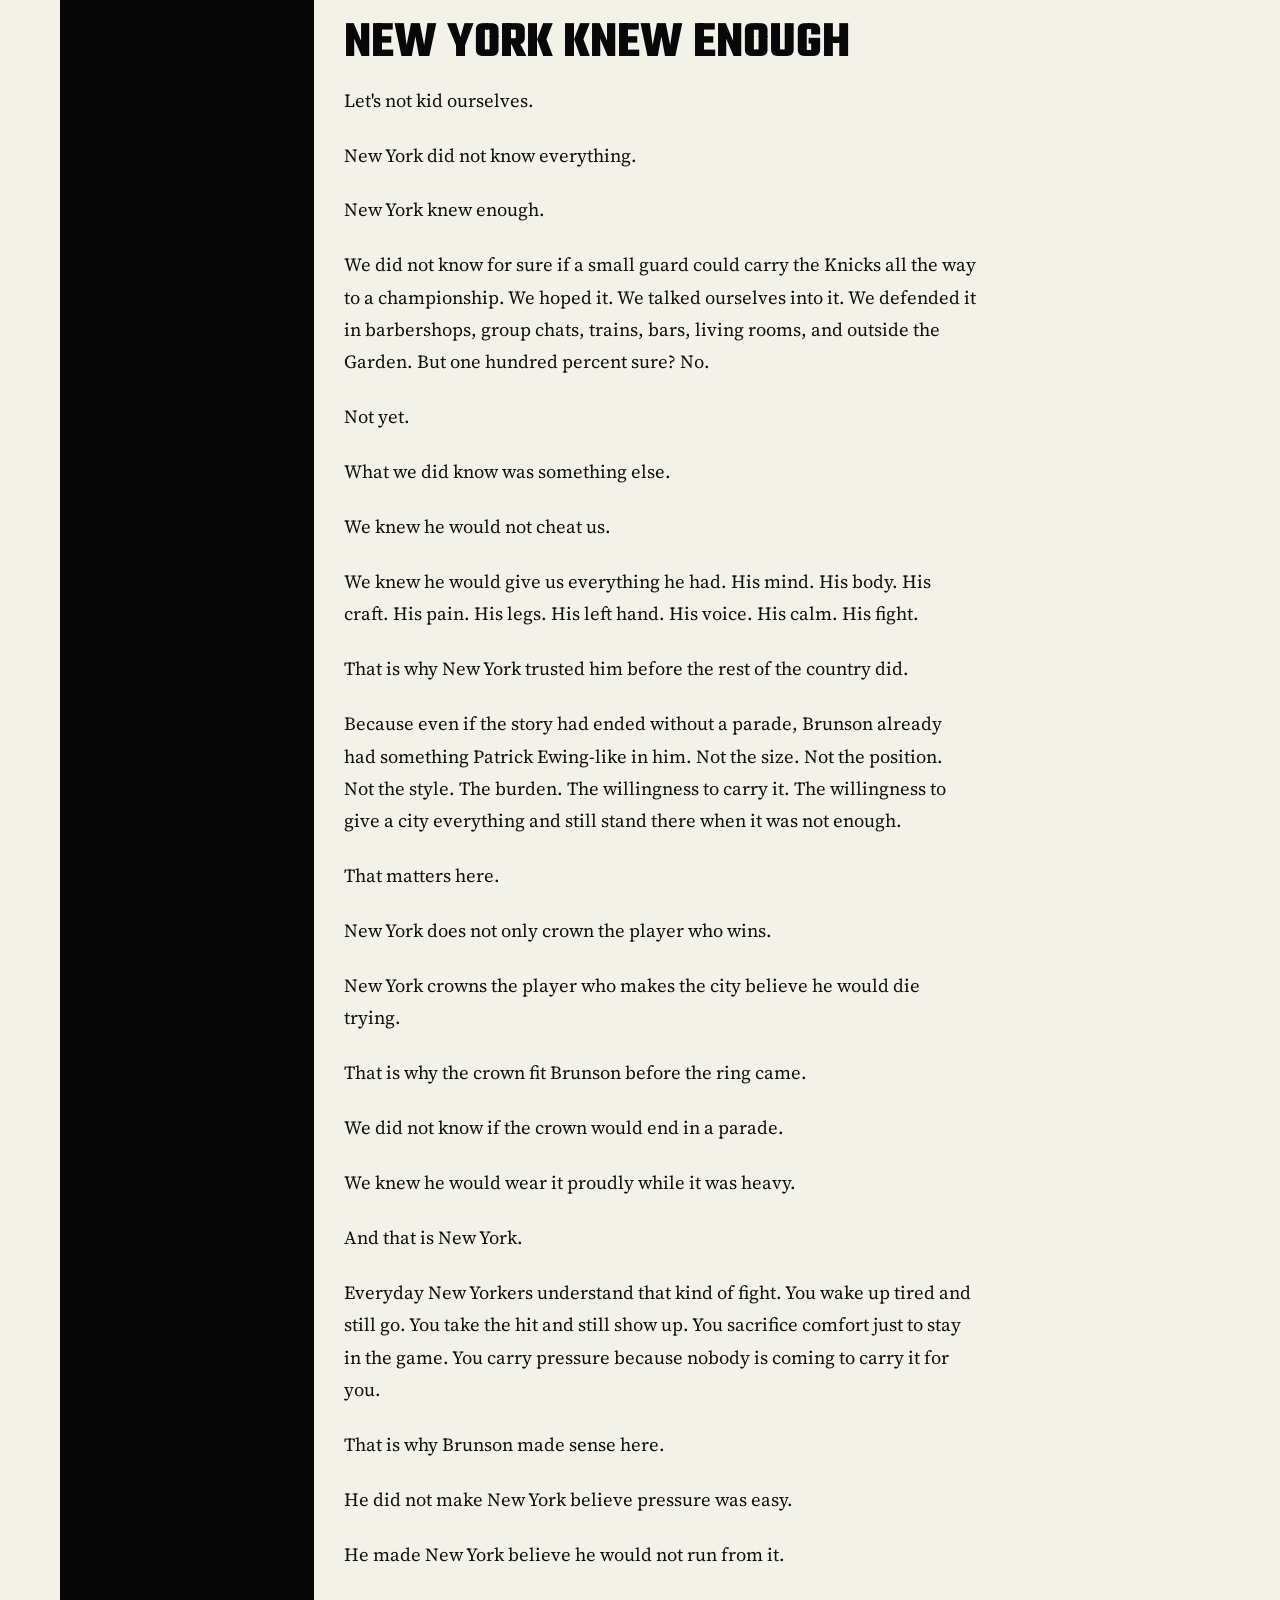
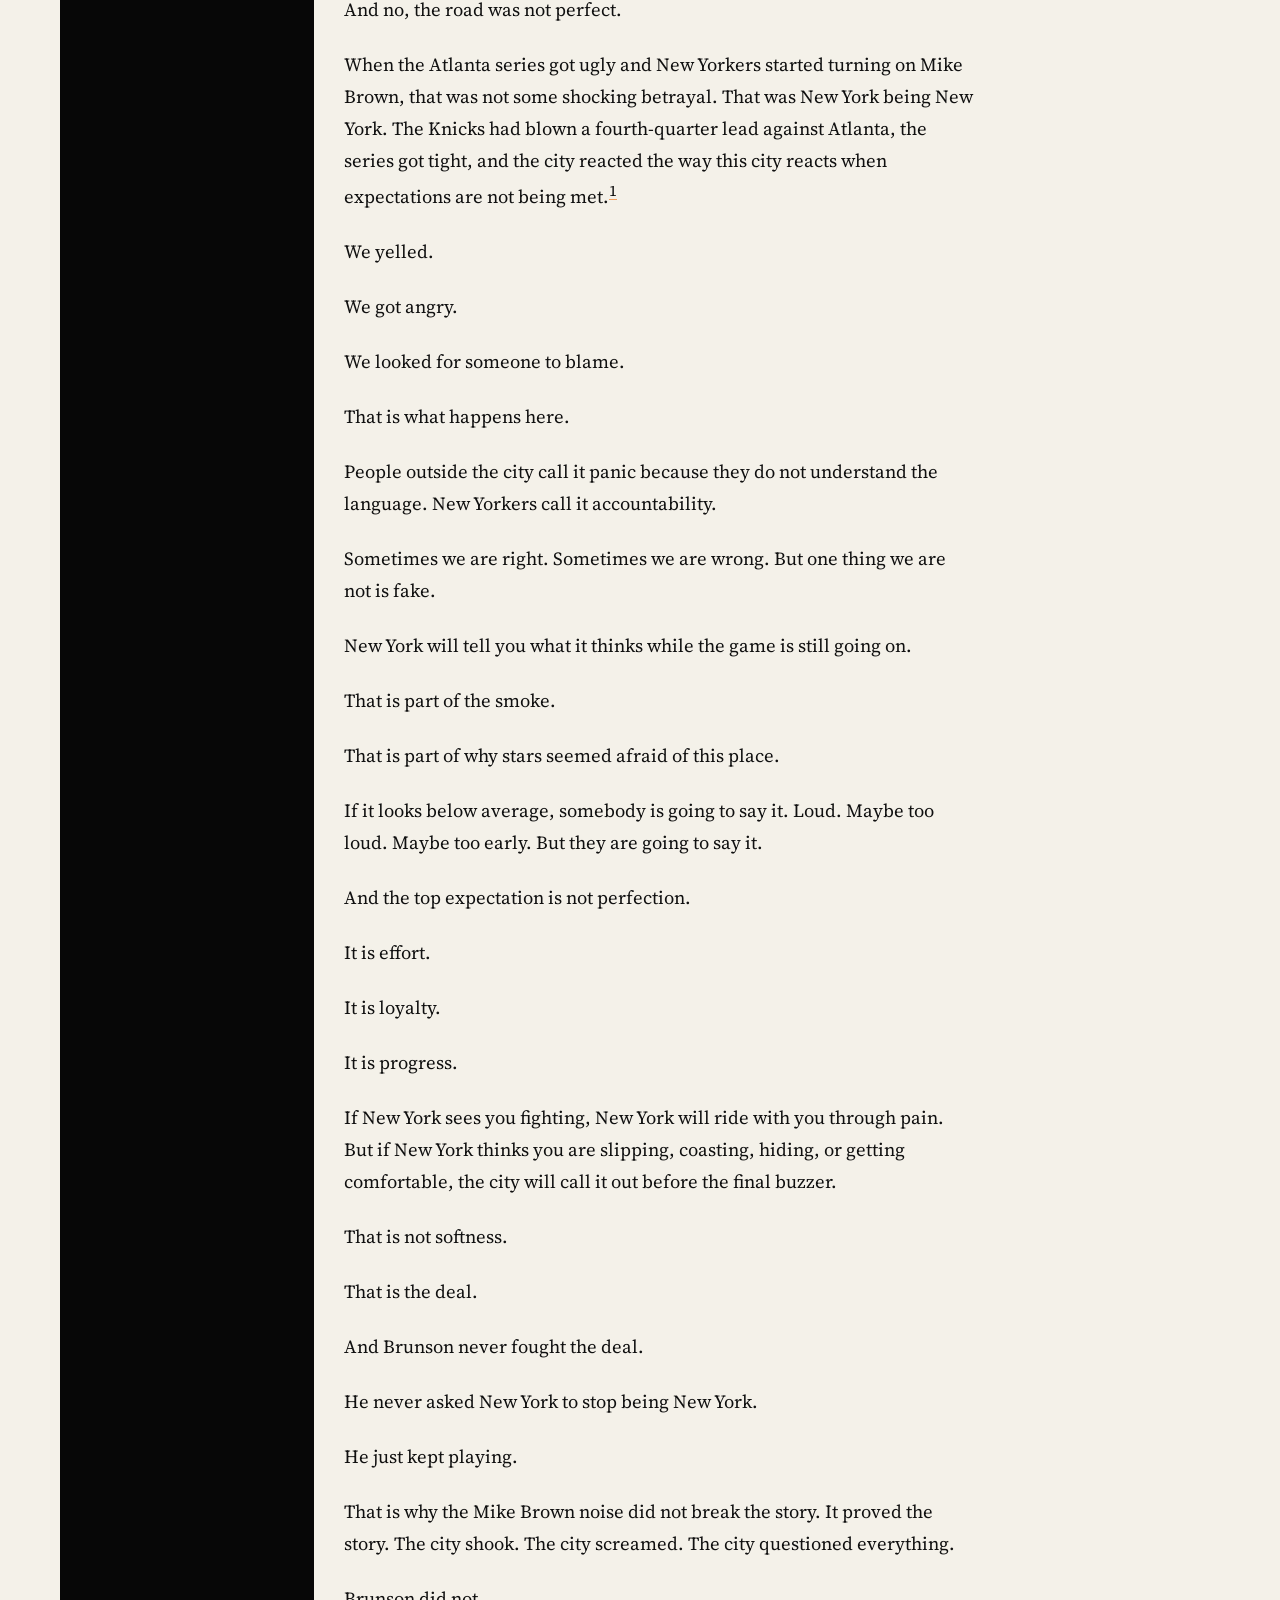
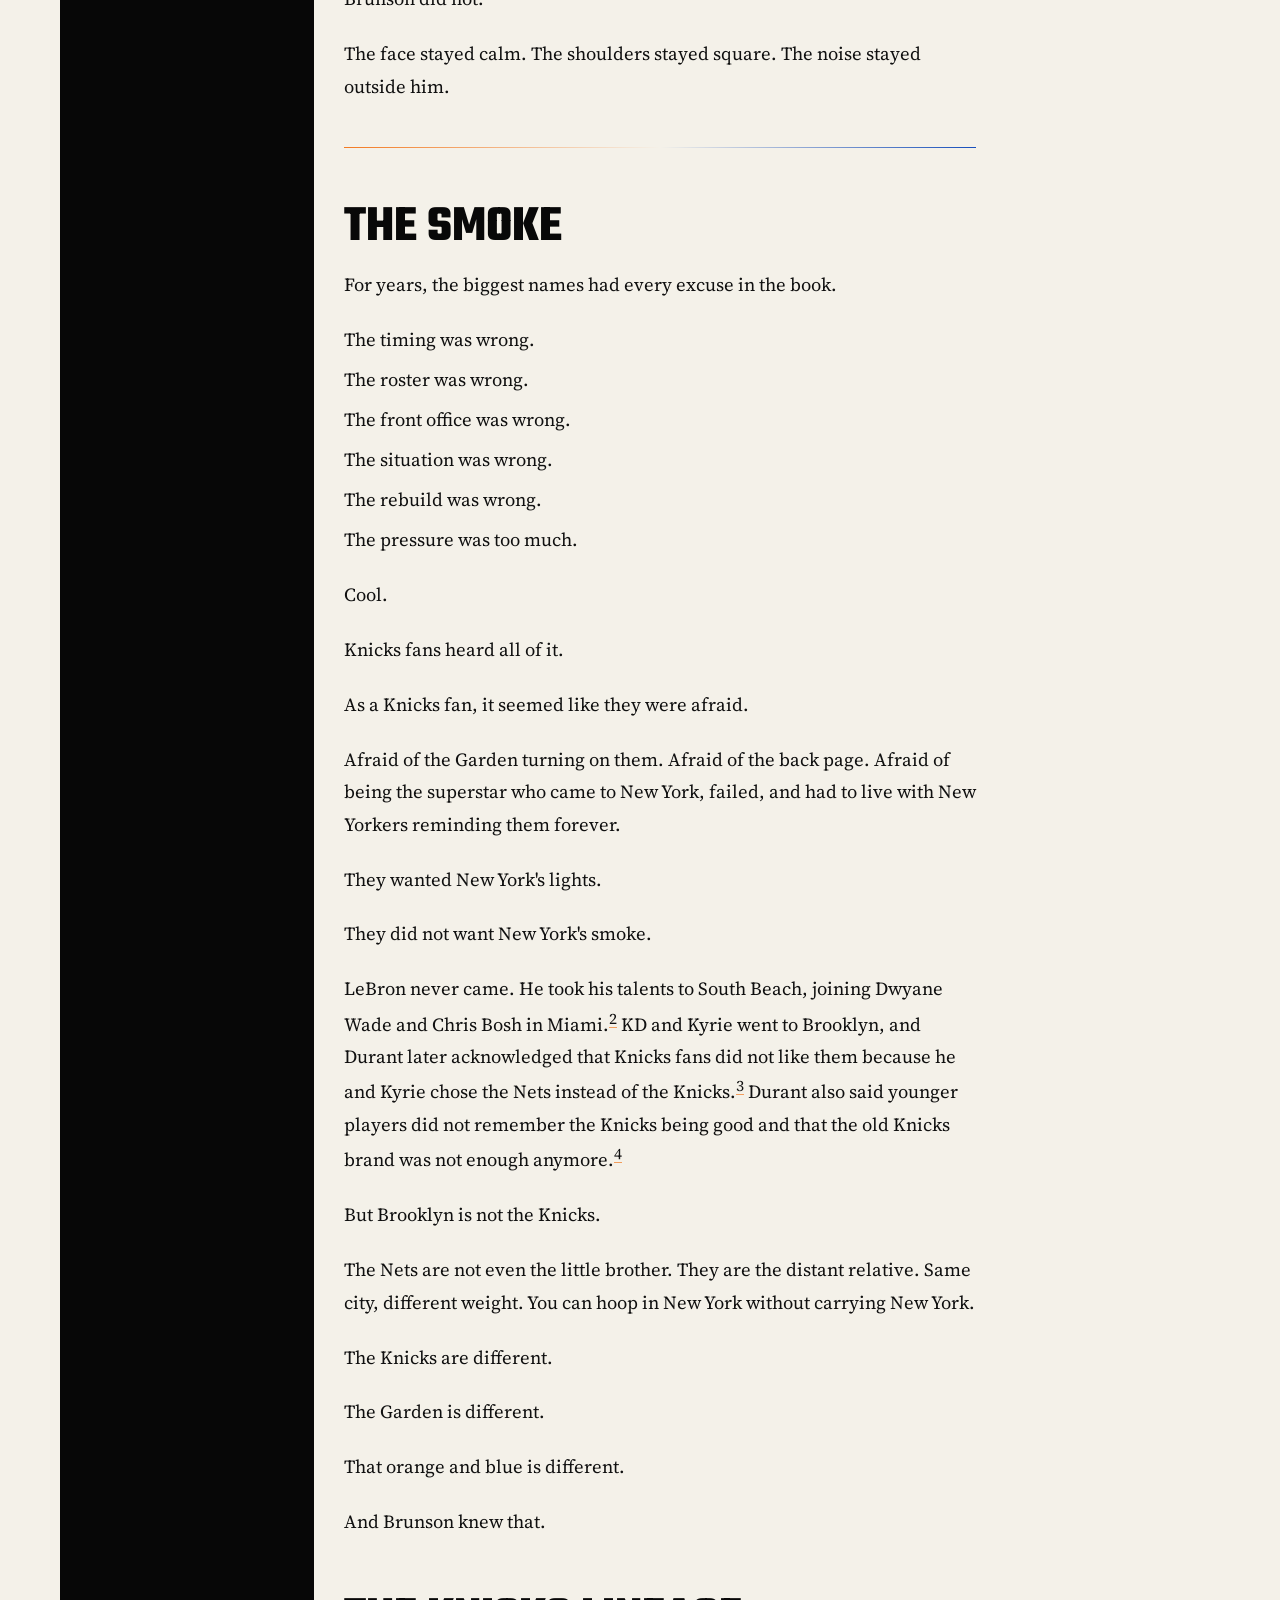
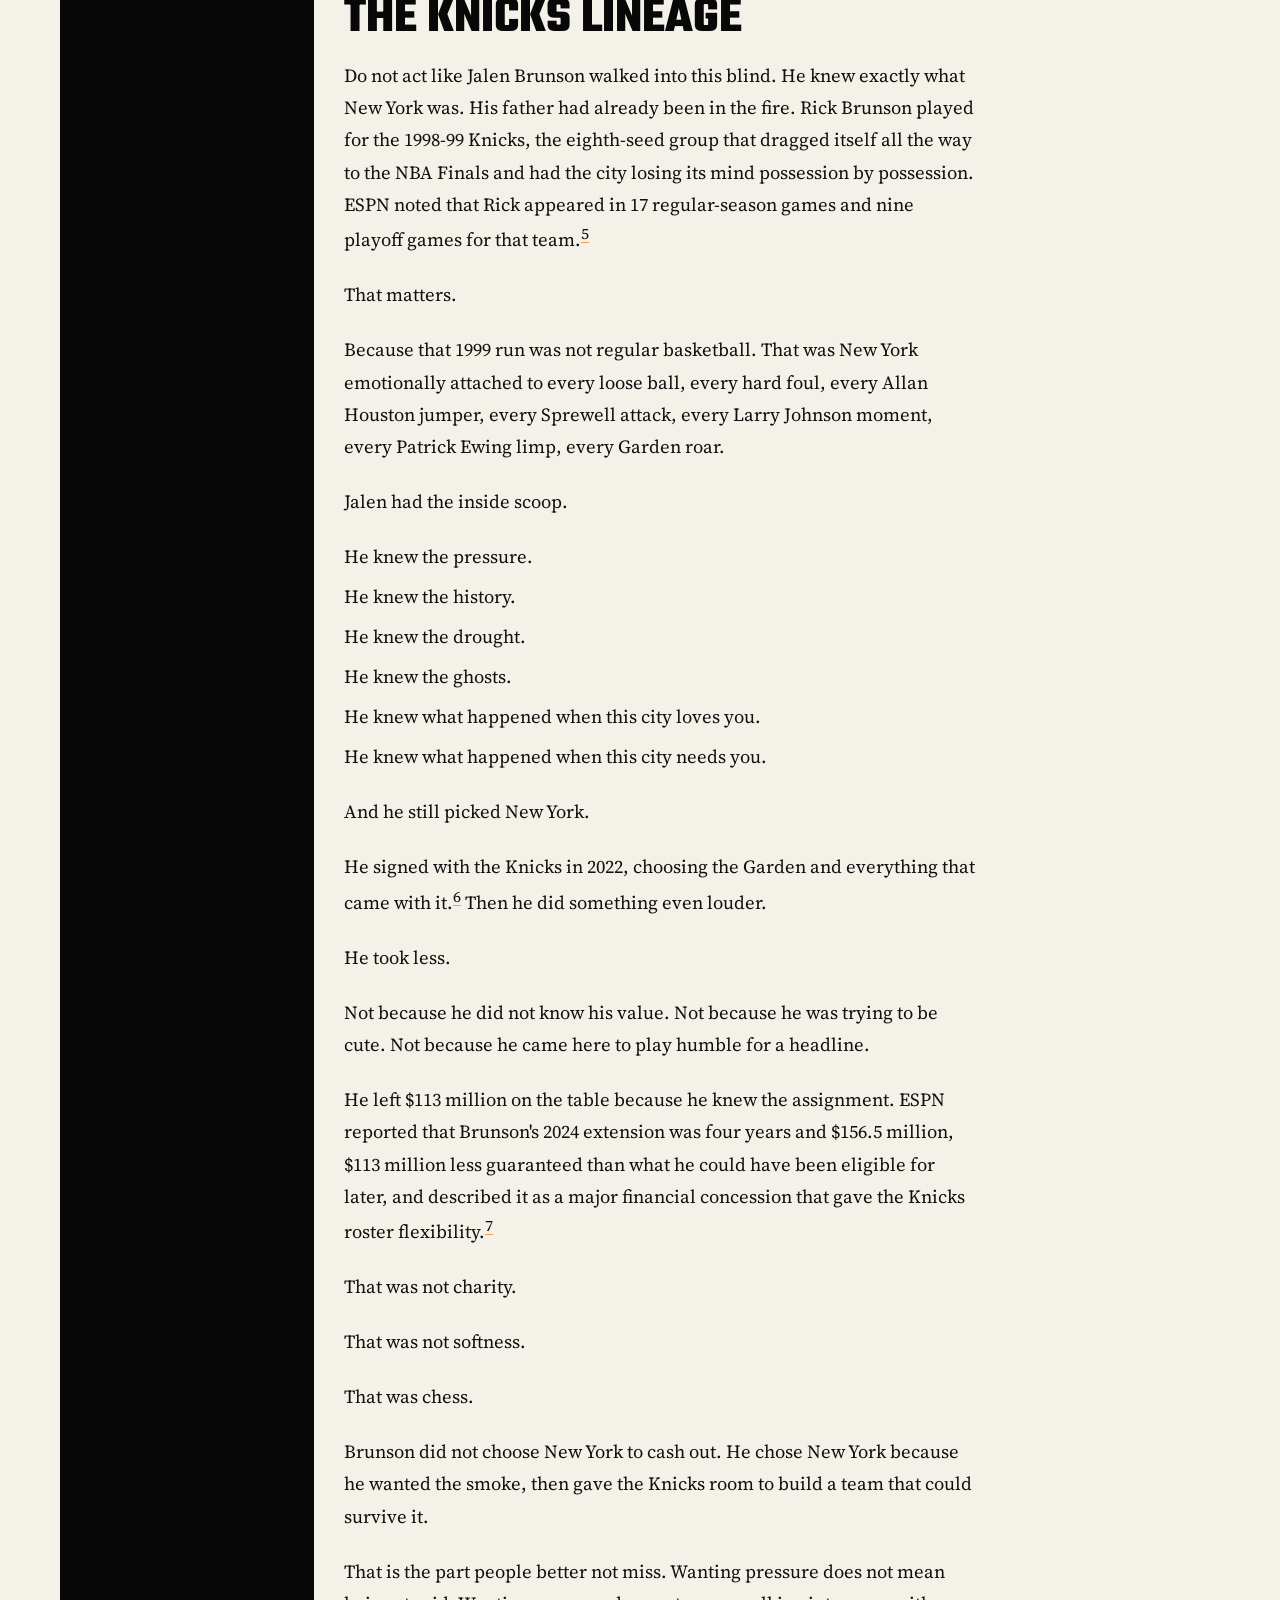
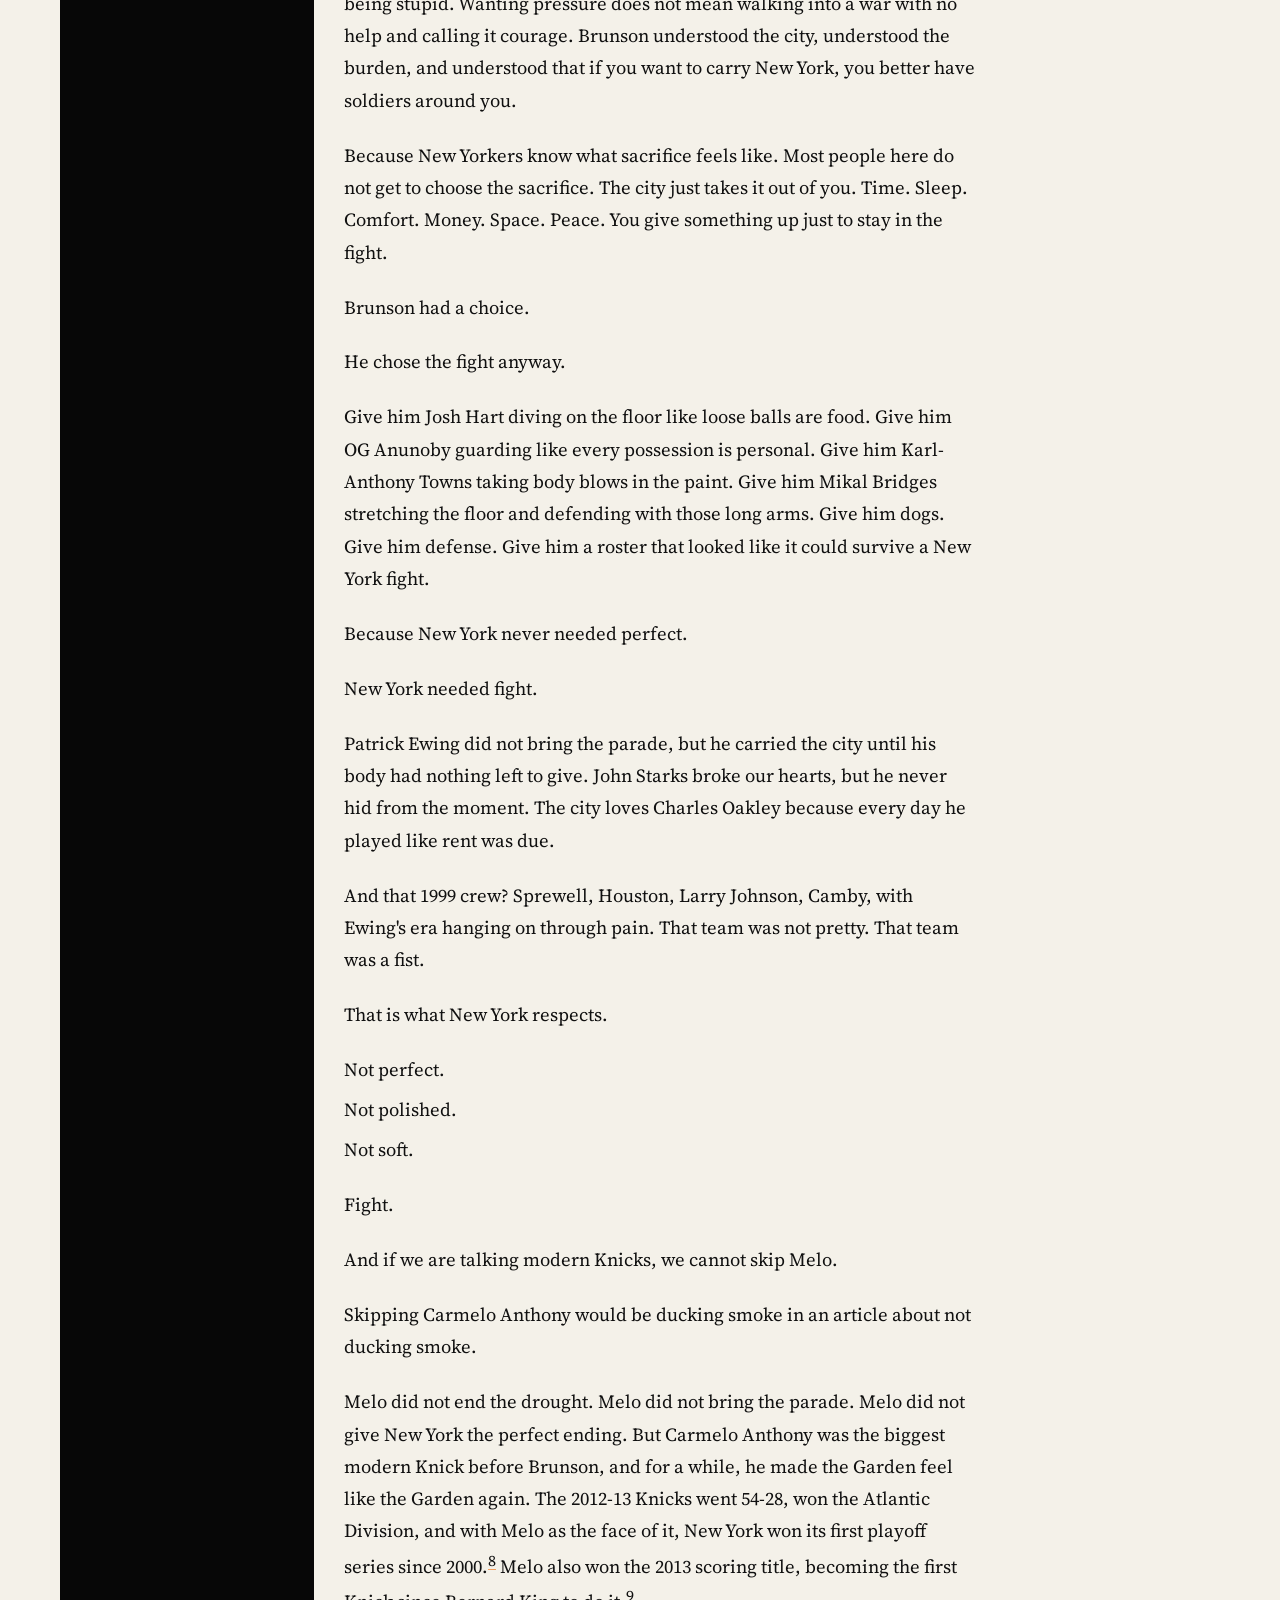
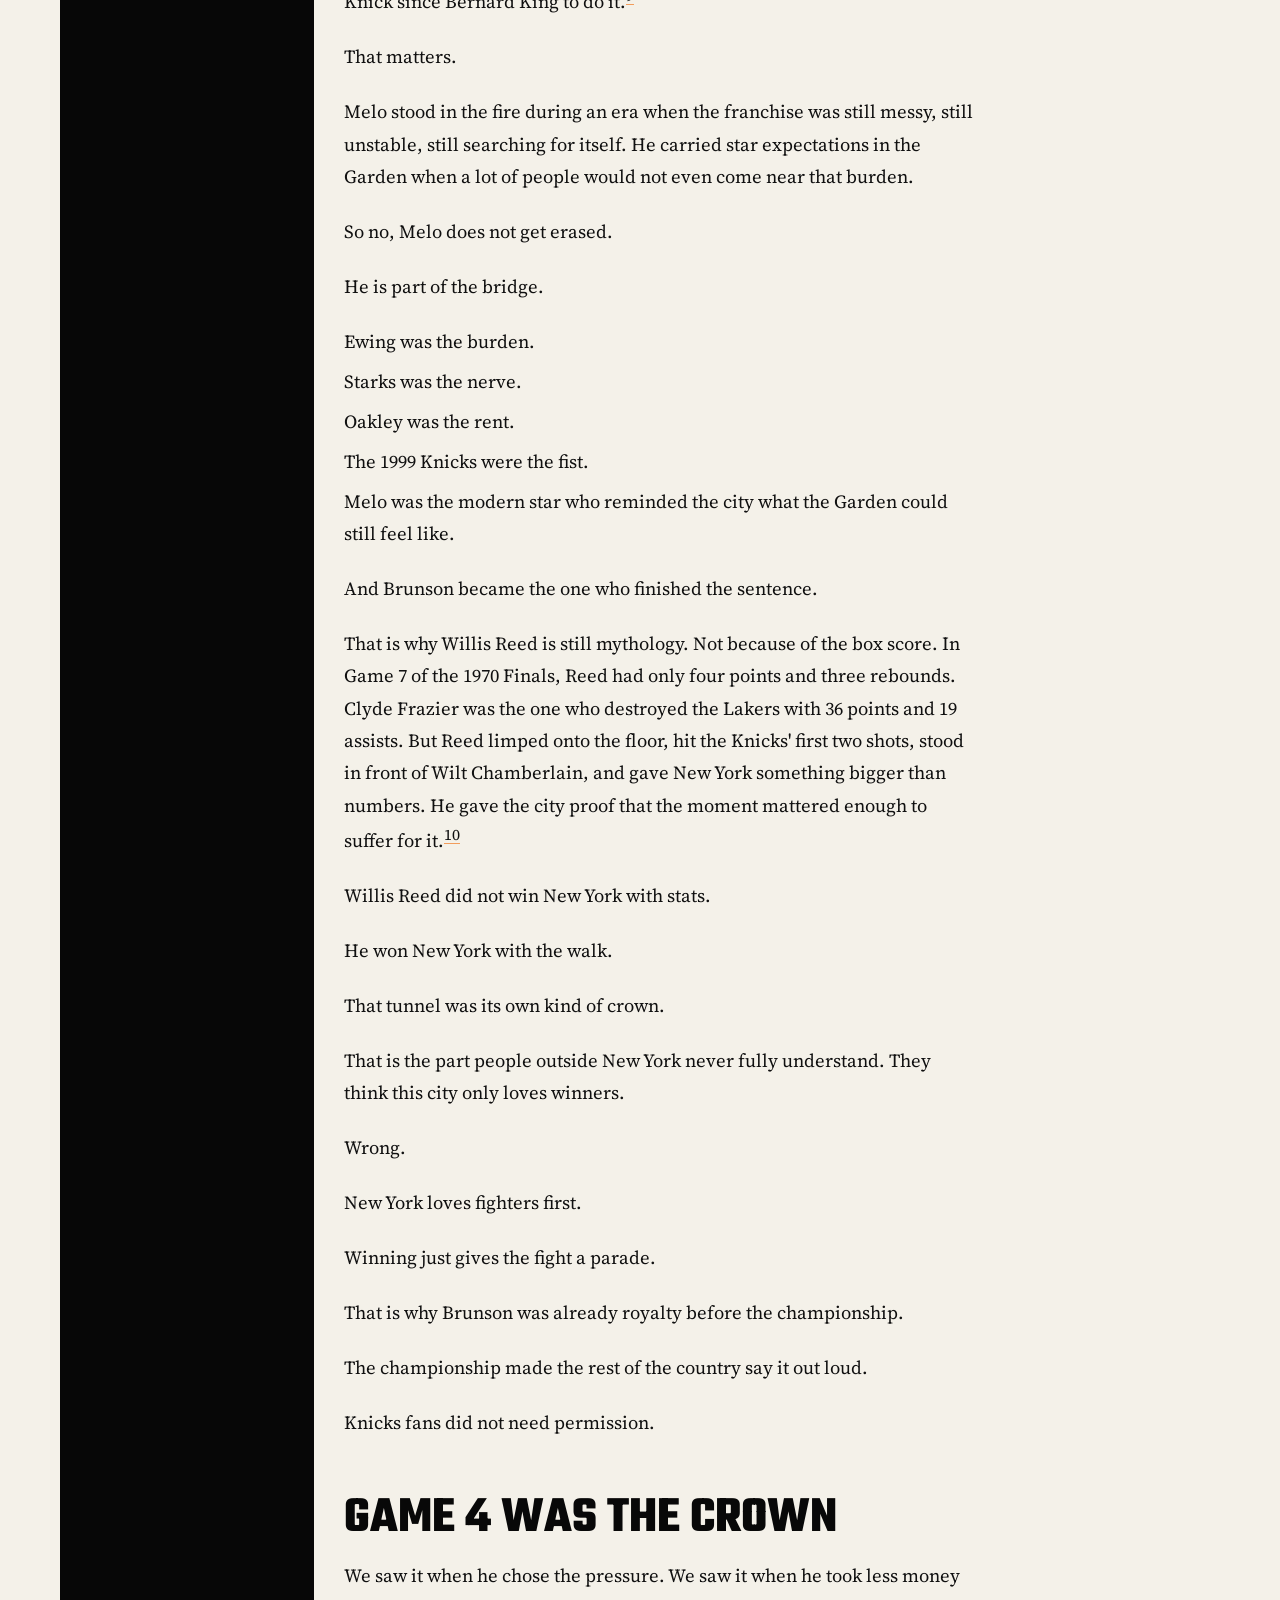
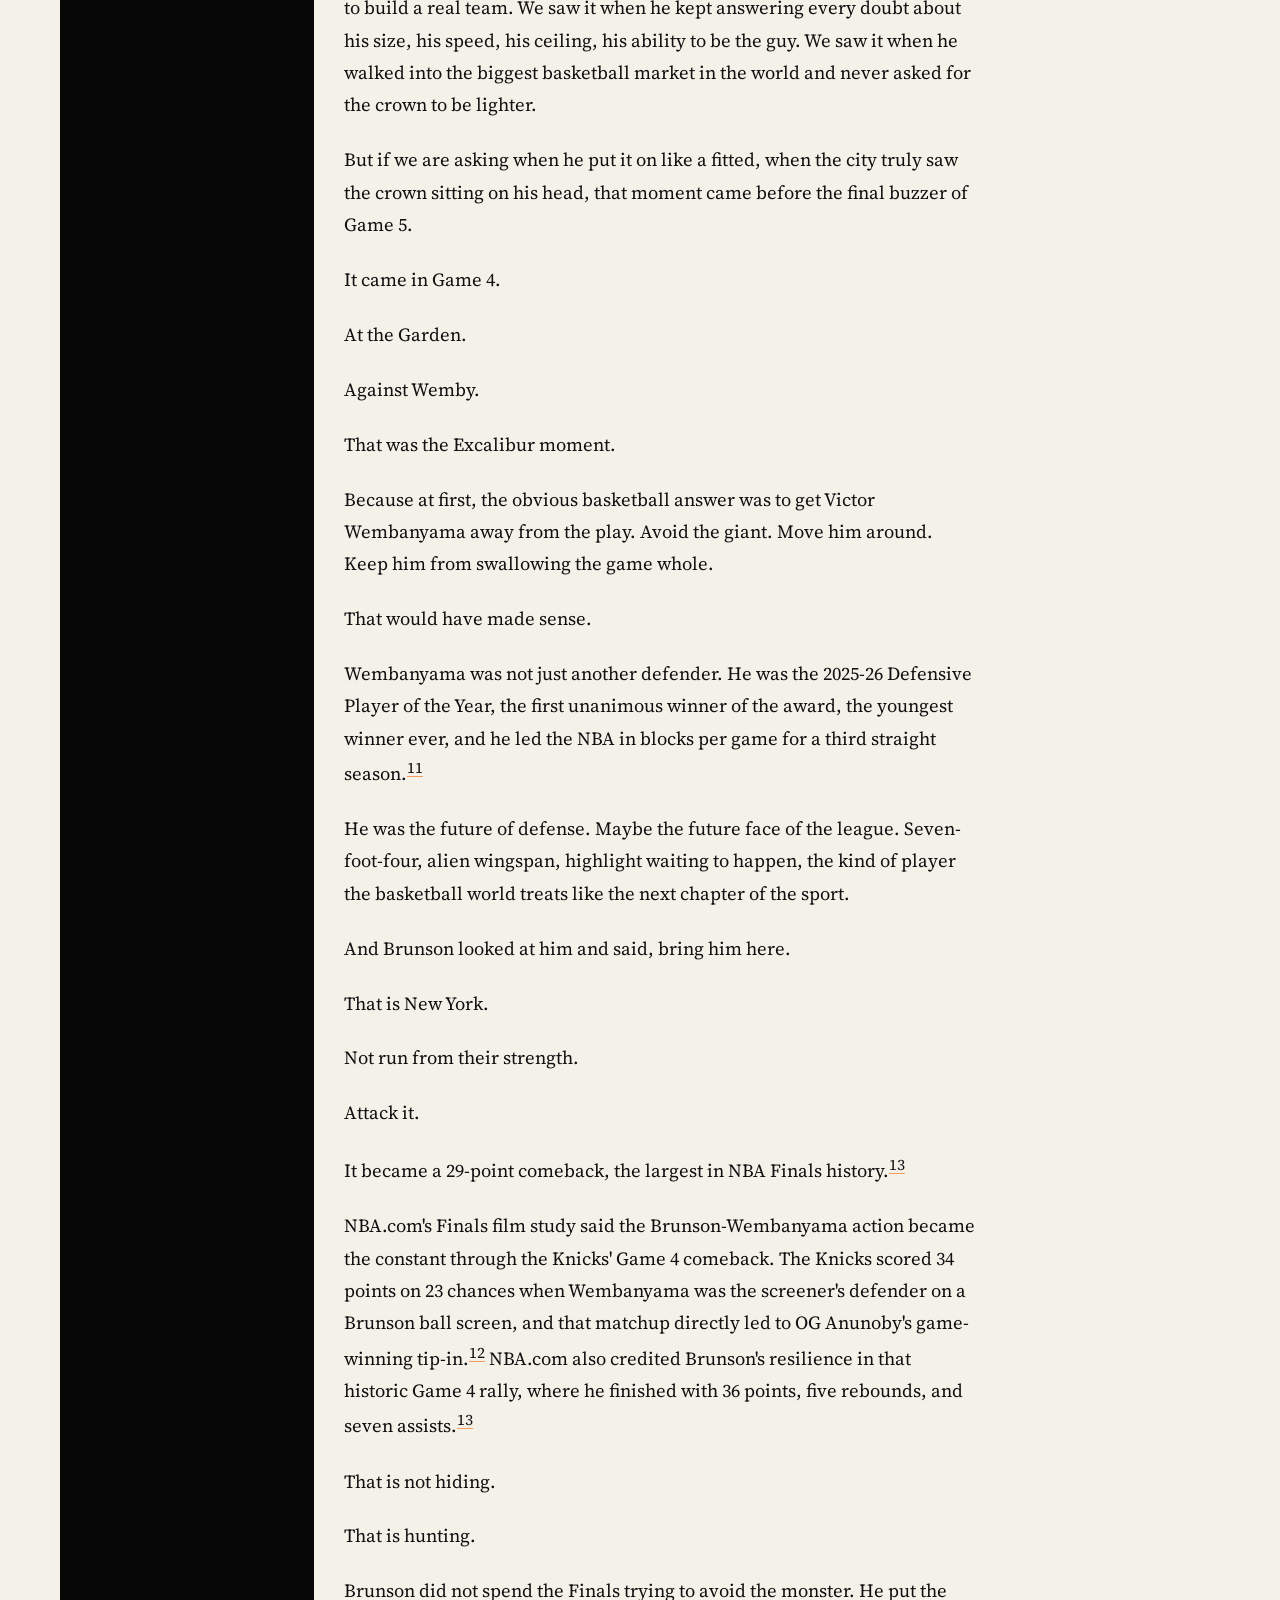
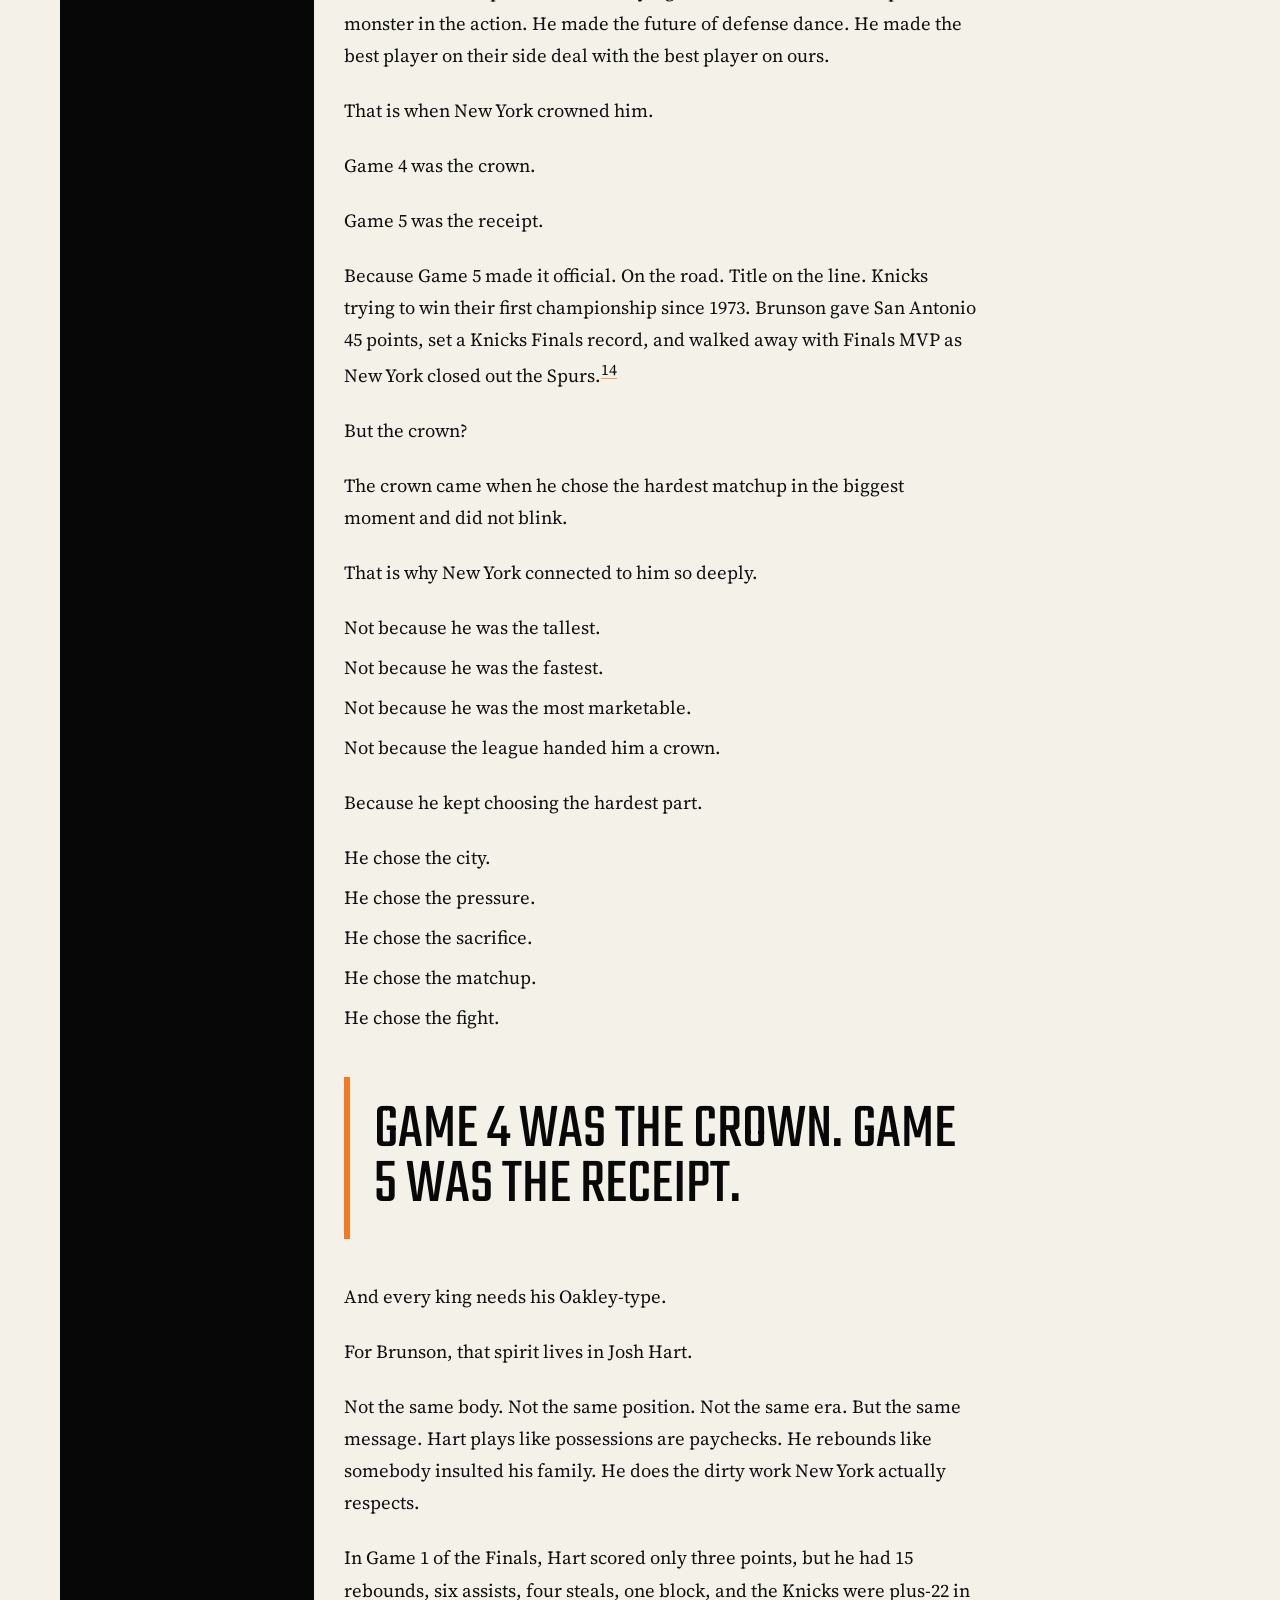
==== commit 42331487: "Polish Brunson article and rebuild narration" ====
--- a/heavy-is-the-crown-brunson-wanted-the-smoke/index.html
+++ b/heavy-is-the-crown-brunson-wanted-the-smoke/index.html
@@ -86,7 +86,7 @@
               class="listen-panel"
               data-audio-reader
               data-audio-chapter-count="6"
-              data-audio-playlist="../assets/audio/crown-journal-brunson-literal-01.mp3, ../assets/audio/crown-journal-brunson-literal-02.mp3, ../assets/audio/crown-journal-brunson-literal-03.mp3, ../assets/audio/crown-journal-brunson-literal-04.mp3, ../assets/audio/crown-journal-brunson-literal-05.mp3, ../assets/audio/crown-journal-brunson-literal-06.mp3, ../assets/audio/crown-journal-brunson-literal-07.mp3, ../assets/audio/crown-journal-brunson-literal-08.mp3, ../assets/audio/crown-journal-brunson-literal-09.mp3, ../assets/audio/crown-journal-brunson-literal-10.mp3, ../assets/audio/crown-journal-brunson-literal-11.mp3, ../assets/audio/crown-journal-brunson-literal-12.mp3, ../assets/audio/crown-journal-brunson-literal-13.mp3, ../assets/audio/crown-journal-brunson-literal-14.mp3, ../assets/audio/crown-journal-brunson-literal-15.mp3, ../assets/audio/crown-journal-brunson-literal-16.mp3, ../assets/audio/crown-journal-brunson-literal-17.mp3, ../assets/audio/crown-journal-brunson-literal-18.mp3, ../assets/audio/crown-journal-brunson-literal-19.mp3, ../assets/audio/crown-journal-brunson-literal-20.mp3"
+              data-audio-playlist="../assets/audio/crown-journal-brunson-literal-01.mp3, ../assets/audio/crown-journal-brunson-literal-02.mp3, ../assets/audio/crown-journal-brunson-literal-03.mp3, ../assets/audio/crown-journal-brunson-literal-04.mp3, ../assets/audio/crown-journal-brunson-literal-05.mp3, ../assets/audio/crown-journal-brunson-literal-06.mp3, ../assets/audio/crown-journal-brunson-literal-07.mp3, ../assets/audio/crown-journal-brunson-literal-08.mp3, ../assets/audio/crown-journal-brunson-literal-09.mp3, ../assets/audio/crown-journal-brunson-literal-10.mp3, ../assets/audio/crown-journal-brunson-literal-11.mp3, ../assets/audio/crown-journal-brunson-literal-12.mp3, ../assets/audio/crown-journal-brunson-literal-13.mp3, ../assets/audio/crown-journal-brunson-literal-14.mp3, ../assets/audio/crown-journal-brunson-literal-15.mp3, ../assets/audio/crown-journal-brunson-literal-16.mp3, ../assets/audio/crown-journal-brunson-literal-17.mp3, ../assets/audio/crown-journal-brunson-literal-18.mp3, ../assets/audio/crown-journal-brunson-literal-19.mp3, ../assets/audio/crown-journal-brunson-literal-20.mp3, ../assets/audio/crown-journal-brunson-literal-21.mp3"
               aria-label="Listen to article"
             >
               <div class="listen-copy">
@@ -129,10 +129,11 @@
           <aside class="rail" aria-label="Article guide">
             <span class="rail-title">In This Story</span>
             <ol class="story-list">
-              <li><b>01</b><span>Pressure as New York language</span></li>
-              <li><b>02</b><span>The stars who wanted lights, not smoke</span></li>
-              <li><b>03</b><span>Reed, Ewing, Oakley, Melo, Brunson</span></li>
-              <li><b>04</b><span>Game 4 as crown, Game 5 as receipt</span></li>
+              <li><b>01</b><span>New York knew enough</span></li>
+              <li><b>02</b><span>The smoke</span></li>
+              <li><b>03</b><span>The Knicks lineage</span></li>
+              <li><b>04</b><span>Game 4 was the crown</span></li>
+              <li><b>05</b><span>The city exhaled</span></li>
             </ol>
             <div class="rail-quote">The ring was the receipt. The pressure was the crown.</div>
           </aside>
@@ -186,6 +187,8 @@
 
             <div class="section-break" aria-hidden="true"></div>
 
+            <h2 class="article-subhead">New York Knew Enough</h2>
+
             <p>Let's not kid ourselves.</p>
 
             <p>New York did not know everything.</p>
@@ -276,9 +279,11 @@
 
             <p>Brunson did not.</p>
 
-            <p>Same face. Same pace. Same shoulders. Same walk.</p>
+            <p>The face stayed calm. The shoulders stayed square. The noise stayed outside him.</p>
 
             <div class="section-break" aria-hidden="true"></div>
+
+            <h2 class="article-subhead">The Smoke</h2>
 
             <p>For years, the biggest names had every excuse in the book.</p>
 
@@ -315,6 +320,8 @@
 
             <p>And Brunson knew that.</p>
 
+            <h2 class="article-subhead">The Knicks Lineage</h2>
+
             <p>Do not act like Jalen Brunson walked into this blind. He knew exactly what New York was. His father had already been in the fire. Rick Brunson played for the 1998-99 Knicks, the eighth-seed group that dragged itself all the way to the NBA Finals and had the city losing its mind possession by possession. ESPN noted that Rick appeared in 17 regular-season games and nine playoff games for that team.<sup><a href="#source-5">5</a></sup></p>
 
             <p>That matters.</p>
@@ -346,23 +353,15 @@
 
             <p>That was chess.</p>
 
-            <p>Brunson did not choose New York to cash out. He chose New York because he wanted the smoke. And then he helped build the team that could survive it.</p>
-
-            <p>That is the part people better not miss.</p>
-
-            <p>Wanting pressure does not mean being stupid. Wanting pressure does not mean walking into a war with no help and calling it courage. Brunson understood the city, understood the burden, and understood that if you want to carry New York, you better have soldiers around you.</p>
-
-            <p>So he gave the Knicks room to build.</p>
-
-            <p>And that is New York too.</p>
+            <p>Brunson did not choose New York to cash out. He chose New York because he wanted the smoke, then gave the Knicks room to build a team that could survive it.</p>
+
+            <p>That is the part people better not miss. Wanting pressure does not mean being stupid. Wanting pressure does not mean walking into a war with no help and calling it courage. Brunson understood the city, understood the burden, and understood that if you want to carry New York, you better have soldiers around you.</p>
 
             <p>Because New Yorkers know what sacrifice feels like. Most people here do not get to choose the sacrifice. The city just takes it out of you. Time. Sleep. Comfort. Money. Space. Peace. You give something up just to stay in the fight.</p>
 
             <p>Brunson had a choice.</p>
 
             <p>He chose the fight anyway.</p>
-
-            <p>He gave up comfort to keep the mission alive. He gave the Knicks room to build a team that would not fold under New York pressure.</p>
 
             <p>Give him Josh Hart diving on the floor like loose balls are food. Give him OG Anunoby guarding like every possession is personal. Give him Karl-Anthony Towns taking body blows in the paint. Give him Mikal Bridges stretching the floor and defending with those long arms. Give him dogs. Give him defense. Give him a roster that looked like it could survive a New York fight.</p>
 
@@ -410,9 +409,7 @@
 
             <p>He won New York with the walk.</p>
 
-            <p>The ring was the receipt.</p>
-
-            <p>The tunnel was the crown.</p>
+            <p>That tunnel was its own kind of crown.</p>
 
             <p>That is the part people outside New York never fully understand. They think this city only loves winners.</p>
 
@@ -428,6 +425,8 @@
 
             <p>Knicks fans did not need permission.</p>
 
+            <h2 class="article-subhead">Game 4 Was The Crown</h2>
+
             <p>We saw it when he chose the pressure. We saw it when he took less money to build a real team. We saw it when he kept answering every doubt about his size, his speed, his ceiling, his ability to be the guy. We saw it when he walked into the biggest basketball market in the world and never asked for the crown to be lighter.</p>
 
             <p>But if we are asking when he put it on like a fitted, when the city truly saw the crown sitting on his head, that moment came before the final buzzer of Game 5.</p>
@@ -455,6 +454,8 @@
             <p>Not run from their strength.</p>
 
             <p>Attack it.</p>
+
+            <p>It became a 29-point comeback, the largest in NBA Finals history.<sup><a href="#source-13">13</a></sup></p>
 
             <p>NBA.com's Finals film study said the Brunson-Wembanyama action became the constant through the Knicks' Game 4 comeback. The Knicks scored 34 points on 23 chances when Wembanyama was the screener's defender on a Brunson ball screen, and that matchup directly led to OG Anunoby's game-winning tip-in.<sup><a href="#source-12">12</a></sup> NBA.com also credited Brunson's resilience in that historic Game 4 rally, where he finished with 36 points, five rebounds, and seven assists.<sup><a href="#source-13">13</a></sup></p>
 
@@ -514,6 +515,8 @@
             <p>Brunson was the head. Hart was the dirty work. Bridges was the reach. OG was the blade. Towns was the muscle. Together, they looked like a team built for a city that does not respect soft.</p>
 
             <p>And when the parade came, it was not just about basketball.</p>
+
+            <h2 class="article-subhead">The City Exhaled</h2>
 
             <p>Do not get it twisted.</p>
 
@@ -590,8 +593,6 @@
             <p>Brunson wanted the smoke.</p>
 
             <p>And he wore it like a fitted.</p>
-
-            <div class="pullquote">The ring was the receipt. The pressure was the crown.</div>
 
             <section class="sources" id="sources" aria-labelledby="sources-title">
               <h2 id="sources-title">Source Notes</h2>
@@ -608,7 +609,7 @@
                 <li id="source-10">NBA.com, "Hobbled Willis Reed inspires Knicks' victory in Game 7" supports Reed's Game 7 return, four points, three rebounds, Frazier's 36 points and 19 assists, and the Chamberlain context. <a href="https://www.nba.com/news/history-finals-moments-hobbled-willis-reed-inspires-knicks-victory-in-game-7">Read source</a>.</li>
                 <li id="source-11">NBA Communications, "Victor Wembanyama named 2025-26 Kia NBA Defensive Player of the Year" supports Wembanyama's DPOY, unanimous selection, youngest winner, and blocks-per-game lead. <a href="https://pr.nba.com/victor-wembanyama-2025-26-kia-nba-defensive-player-of-the-year/">Read source</a>.</li>
                 <li id="source-12">NBA.com, "Finals Film Study: Jalen Brunson vs. Victor Wembanyama matchup fuels Knicks' rally" supports the Game 4 Brunson-Wembanyama action, 34 points on 23 chances, and the OG Anunoby game-winning tip. <a href="https://www.nba.com/news/finals-film-study-jalen-brunson-victor-wembanyama-game-4">Read source</a>.</li>
-                <li id="source-13">NBA.com, "Jalen Brunson's Game 4 performance" supports Brunson's 36-point, five-rebound, seven-assist Game 4 rally. <a href="https://www.nba.com/news/jalen-brunson-knicks-game-4-performance-nba-finals">Read source</a>.</li>
+                <li id="source-13">NBA.com, "Jalen Brunson's Game 4 performance" supports Brunson's 36-point, five-rebound, seven-assist Game 4 rally and the Knicks' 29-point comeback, the largest in NBA Finals history. <a href="https://www.nba.com/news/jalen-brunson-knicks-game-4-performance-nba-finals">Read source</a>.</li>
                 <li id="source-14">NBA.com, "Jalen Brunson delivers in the 4th to carry Knicks to NBA championship" supports Knicks winning first title since 1973, Game 5 vs. Spurs, Brunson's 45 points, Knicks Finals record, and Finals MVP. <a href="https://www.nba.com/news/4-takeaways-knicks-spurs-game-5">Read source</a>.</li>
                 <li id="source-15">NBA.com, "Josh Hart's contributions during these NBA Finals go beyond the box score" supports Hart's Game 1 stat line and plus-minus impact. <a href="https://www.nba.com/news/josh-harts-contributions-during-these-nba-finals-go-beyond-the-box-score">Read source</a>.</li>
                 <li id="source-16">New York Post, "Sights, sounds and feelings of being at 2026 Knicks parade" supports the more-than-two-million-fans parade context. <a href="https://nypost.com/2026/06/19/sports/sights-sounds-and-feelings-of-being-at-2026-knicks-parade/">Read source</a>.</li>
--- a/styles.css
+++ b/styles.css
@@ -523,6 +523,16 @@
   color: #000;
 }
 
+.article-subhead {
+  margin: 56px 0 18px;
+  font-family: var(--display);
+  font-size: clamp(2rem, 4vw, 3.6rem);
+  line-height: 0.92;
+  letter-spacing: 0;
+  text-transform: uppercase;
+  color: #080808;
+}
+
 .pullquote {
   margin: 42px 0;
   padding: 26px 0 26px 24px;
